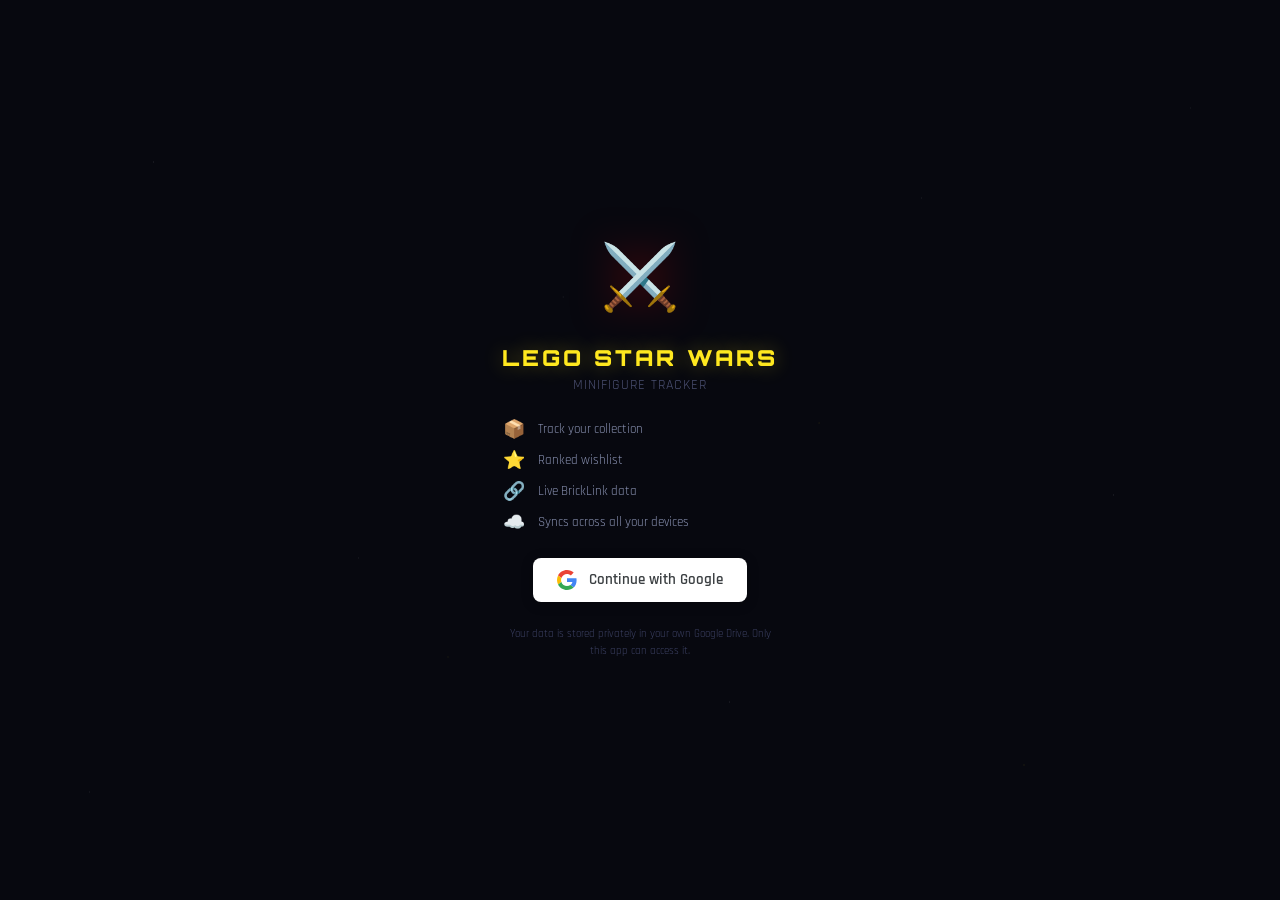
==== index.html @ 297fdaee "First pass of website made with my friend claude" ====
<!DOCTYPE html>
<html lang="en">
<head>
<meta charset="UTF-8">
<meta name="viewport" content="width=device-width, initial-scale=1.0, maximum-scale=1.0">
<title>LEGO Star Wars · Minifigure Tracker</title>
<link rel="preconnect" href="https://fonts.googleapis.com">
<link href="https://fonts.googleapis.com/css2?family=Orbitron:wght@400;700;900&family=Rajdhani:wght@400;500;600;700&display=swap" rel="stylesheet">
<style>
  :root {
    --bg:       #07080f;
    --surface:  #0d0f1c;
    --surface2: #12152a;
    --border:   #1e2240;
    --gold:     #ffe81f;
    --gold-dim: #ffe81f33;
    --red:      #ff3333;
    --green:    #39e075;
    --blue:     #3b8ef5;
    --text:     #d8daf0;
    --muted:    #4a4f70;
    --fhead:    'Orbitron', sans-serif;
    --fbody:    'Rajdhani', sans-serif;
  }
  *, *::before, *::after { box-sizing: border-box; margin: 0; padding: 0; }
  body { background: var(--bg); color: var(--text); font-family: var(--fbody); min-height: 100dvh; overflow-x: hidden; }

  body::before {
    content: ''; position: fixed; inset: 0; z-index: 0; pointer-events: none;
    background-image:
      radial-gradient(1px 1px at 12% 18%, #ffffff22, transparent),
      radial-gradient(1px 1px at 28% 62%, #ffffff18, transparent),
      radial-gradient(1px 1px at 44% 33%, #ffffff15, transparent),
      radial-gradient(1px 1px at 57% 78%, #ffffff20, transparent),
      radial-gradient(1px 1px at 72% 22%, #ffffff18, transparent),
      radial-gradient(1px 1px at 87% 55%, #ffffff22, transparent),
      radial-gradient(1px 1px at 93% 12%, #ffffff15, transparent),
      radial-gradient(1px 1px at  7% 88%, #ffffff18, transparent),
      radial-gradient(1.5px 1.5px at 64% 47%, #ffe81f12, transparent),
      radial-gradient(1.5px 1.5px at 35% 73%, #ffe81f10, transparent),
      radial-gradient(1.5px 1.5px at 80% 85%, #ffe81f15, transparent);
  }

  #app { position: relative; z-index: 1; max-width: 480px; margin: 0 auto; min-height: 100dvh; display: flex; flex-direction: column; }

  /* ── Auth screen ── */
  #auth-screen {
    flex: 1; display: flex; flex-direction: column;
    align-items: center; justify-content: center;
    padding: 32px 24px; text-align: center; gap: 24px;
  }
  .auth-logo { font-size: 64px; filter: drop-shadow(0 0 20px #ff000055); }
  .auth-title { font-family: var(--fhead); font-size: 22px; font-weight: 900; color: var(--gold); letter-spacing: 3px; text-shadow: 0 0 20px #ffe81f55; line-height: 1.2; }
  .auth-sub { font-size: 14px; color: var(--muted); letter-spacing: 1px; margin-top: 4px; }
  .auth-desc { font-size: 14px; color: #6a7090; line-height: 1.7; max-width: 320px; }
  .auth-features { display: flex; flex-direction: column; gap: 8px; width: 100%; max-width: 280px; }
  .auth-feature { display: flex; align-items: center; gap: 10px; font-size: 13px; color: #8890b0; }
  .auth-feature-icon { font-size: 18px; width: 28px; text-align: center; }

  #google-signin-btn {
    display: flex; align-items: center; gap: 12px;
    background: #fff; color: #3c4043;
    border: none; border-radius: 8px;
    padding: 12px 24px; font-size: 15px; font-weight: 600;
    cursor: pointer; transition: all .2s;
    box-shadow: 0 2px 12px #00000044;
    font-family: var(--fbody);
  }
  #google-signin-btn:hover { background: #f8f8f8; box-shadow: 0 4px 20px #00000066; transform: translateY(-1px); }
  #google-signin-btn:active { transform: scale(0.97); }
  .google-logo { width: 20px; height: 20px; }

  .auth-note { font-size: 11px; color: #3a3f60; max-width: 280px; line-height: 1.6; }

  /* ── Loading screen ── */
  #loading-screen {
    flex: 1; display: none; flex-direction: column;
    align-items: center; justify-content: center; gap: 16px;
  }
  .spinner {
    width: 40px; height: 40px; border: 3px solid var(--border);
    border-top-color: var(--gold); border-radius: 50%;
    animation: spin .8s linear infinite;
  }
  @keyframes spin { to { transform: rotate(360deg); } }
  .loading-text { font-family: var(--fhead); font-size: 11px; color: var(--muted); letter-spacing: 2px; }

  /* ── Main app ── */
  #main-app { display: none; flex-direction: column; flex: 1; }

  /* ── Header ── */
  header {
    background: linear-gradient(180deg, #0d0f1c 0%, #07080f 100%);
    border-bottom: 1px solid #ff000025;
    padding: 12px 14px 0;
    position: sticky; top: 0; z-index: 100;
    backdrop-filter: blur(12px);
  }
  .header-top { display: flex; align-items: center; gap: 8px; margin-bottom: 10px; }
  .logo-icon { width: 36px; height: 36px; border-radius: 50%; background: radial-gradient(circle at 35% 35%, #ff444455, #ff000022); border: 1px solid #ff000044; display: flex; align-items: center; justify-content: center; font-size: 18px; flex-shrink: 0; box-shadow: 0 0 14px #ff000033; }
  .logo-text { flex: 1; min-width: 0; }
  .logo-title { font-family: var(--fhead); font-size: 12px; font-weight: 900; color: var(--gold); letter-spacing: 2px; text-shadow: 0 0 10px #ffe81f55; }
  .logo-sub { font-size: 9px; color: var(--muted); letter-spacing: 1.5px; margin-top: 1px; }

  /* User avatar */
  .user-area { display: flex; align-items: center; gap: 6px; flex-shrink: 0; }
  .user-avatar { width: 30px; height: 30px; border-radius: 50%; border: 1.5px solid var(--border); object-fit: cover; }
  .user-avatar-fallback { width: 30px; height: 30px; border-radius: 50%; background: var(--surface2); border: 1.5px solid var(--border); display: flex; align-items: center; justify-content: center; font-size: 13px; }
  .sync-indicator { font-size: 10px; }
  .signout-btn { background: none; border: 1px solid var(--border); border-radius: 5px; color: var(--muted); padding: 3px 7px; font-size: 10px; cursor: pointer; font-family: var(--fbody); transition: all .2s; }
  .signout-btn:hover { border-color: var(--red); color: var(--red); }

  .stats { display: flex; gap: 10px; }
  .stat { display: flex; flex-direction: column; align-items: center; }
  .stat-val { font-family: var(--fhead); font-size: 12px; font-weight: 700; line-height: 1; }
  .stat-lbl { font-size: 8px; color: var(--muted); letter-spacing: 1px; margin-top: 1px; }

  /* ── Tabs ── */
  .tabs { display: flex; border-top: 1px solid var(--border); margin-top: 4px; }
  .tab { flex: 1; padding: 9px 4px 7px; background: none; border: none; cursor: pointer; color: var(--muted); font-family: var(--fbody); font-size: 10px; font-weight: 700; letter-spacing: 1px; border-bottom: 2px solid transparent; transition: all .2s; display: flex; align-items: center; justify-content: center; gap: 4px; }
  .tab.active { color: var(--gold); border-bottom-color: var(--gold); }
  .tab-count { background: #ffffff10; border-radius: 8px; padding: 1px 5px; font-size: 9px; }
  .tab.active .tab-count { background: var(--gold-dim); color: var(--gold); }

  /* ── Toolbar ── */
  .toolbar { display: flex; gap: 8px; padding: 10px 12px 4px; position: sticky; top: 116px; z-index: 90; background: var(--bg); }
  .search-wrap { flex: 1; position: relative; }
  .search-wrap input { width: 100%; padding: 8px 10px 8px 32px; background: var(--surface); border: 1px solid var(--border); border-radius: 8px; color: var(--text); font-family: var(--fbody); font-size: 13px; outline: none; transition: border-color .2s; }
  .search-wrap input:focus { border-color: #ffe81f33; }
  .search-wrap input::placeholder { color: var(--muted); }
  .search-icon { position: absolute; left: 9px; top: 50%; transform: translateY(-50%); font-size: 13px; color: var(--muted); pointer-events: none; }
  .filter-btn { padding: 7px 10px; background: var(--surface); border: 1px solid var(--border); border-radius: 8px; color: var(--muted); cursor: pointer; font-family: var(--fbody); font-size: 11px; font-weight: 600; white-space: nowrap; transition: all .2s; }
  .filter-btn.active { background: var(--surface2); border-color: #ffe81f44; color: var(--gold); }

  .section-label { font-size: 10px; letter-spacing: 1.5px; color: var(--muted); padding: 2px 14px 6px; text-transform: uppercase; }

  /* ── Figure grid ── */
  .figure-grid { display: grid; grid-template-columns: repeat(3, 1fr); gap: 8px; padding: 0 10px 16px; }
  .figure-card { background: var(--surface); border: 1px solid var(--border); border-radius: 10px; padding: 10px 6px 8px; display: flex; flex-direction: column; align-items: center; position: relative; overflow: hidden; transition: transform .15s; }
  .figure-card:active { transform: scale(0.96); }
  .figure-card::before { content: ''; position: absolute; top: 0; left: 0; right: 0; height: 2px; background: var(--cat-color, #555); }
  .fig-img-wrap { width: 68px; height: 68px; display: flex; align-items: center; justify-content: center; margin-bottom: 5px; }
  .fig-img { width: 68px; height: 68px; object-fit: contain; }
  .fig-fallback { width: 56px; height: 56px; border-radius: 50%; display: flex; align-items: center; justify-content: center; font-family: var(--fhead); font-size: 15px; font-weight: 900; border: 2px solid var(--cat-color, #555); background: color-mix(in srgb, var(--cat-color, #555) 15%, transparent); color: var(--cat-color, #888); }
  .fig-name { font-size: 10px; text-align: center; color: #aab; font-weight: 600; line-height: 1.3; min-height: 26px; display: -webkit-box; -webkit-line-clamp: 2; -webkit-box-orient: vertical; overflow: hidden; margin-bottom: 3px; }
  .fig-code-link { display: flex; align-items: center; gap: 3px; margin-bottom: 5px; text-decoration: none; }
  .fig-code { font-size: 9px; color: var(--muted); letter-spacing: 0.5px; font-family: var(--fhead); }
  .fig-actions { display: flex; gap: 4px; width: 100%; }
  .fig-btn { flex: 1; padding: 5px 2px; border-radius: 5px; border: 1px solid; cursor: pointer; font-weight: 700; font-size: 12px; font-family: var(--fbody); transition: opacity .15s; }
  .fig-btn-wish { background: #1a1a3a; border-color: #333; color: var(--gold); }
  .fig-btn-own  { background: #0a1a0a; border-color: #1a3a1a; color: var(--green); }
  .fig-btn-full { width: 100%; padding: 5px; border-radius: 5px; border: 1px solid #1a3a1a; background: #0a1a0a; color: var(--green); cursor: pointer; font-weight: 700; font-size: 10px; font-family: var(--fbody); letter-spacing: 0.5px; }

  /* ── Progress ── */
  .progress-wrap { padding: 0 14px 8px; }
  .progress-bg { height: 3px; background: var(--border); border-radius: 2px; }
  .progress-fill { height: 3px; background: var(--green); border-radius: 2px; transition: width .4s; }

  /* ── Wishlist ── */
  .wishlist-list { display: flex; flex-direction: column; gap: 6px; padding: 0 10px 16px; }
  .wish-row { display: flex; align-items: center; gap: 8px; background: var(--surface); border: 1px solid var(--border); border-left: 3px solid var(--cat-color, #555); border-radius: 8px; padding: 8px 8px 8px 10px; }
  .wish-rank { width: 24px; height: 24px; border-radius: 50%; display: flex; align-items: center; justify-content: center; font-family: var(--fhead); font-size: 10px; font-weight: 900; flex-shrink: 0; border: 1px solid; }
  .wish-img  { width: 42px; height: 42px; object-fit: contain; flex-shrink: 0; }
  .wish-fallback { width: 42px; height: 42px; border-radius: 50%; flex-shrink: 0; display: flex; align-items: center; justify-content: center; font-family: var(--fhead); font-size: 11px; font-weight: 900; border: 1.5px solid var(--cat-color, #555); background: color-mix(in srgb, var(--cat-color, #555) 15%, transparent); color: var(--cat-color, #888); }
  .wish-info { flex: 1; min-width: 0; }
  .wish-name { font-size: 12px; font-weight: 700; color: var(--text); white-space: nowrap; overflow: hidden; text-overflow: ellipsis; }
  .wish-meta { display: flex; gap: 4px; align-items: center; margin-top: 1px; flex-wrap: wrap; }
  .wish-code { font-size: 9px; color: var(--muted); font-family: var(--fhead); }
  .wish-cat  { font-size: 9px; color: #3a3f60; }
  .wish-bl   { font-size: 10px; color: var(--blue); text-decoration: none; margin-top: 2px; display: block; }
  .wish-controls { display: flex; align-items: center; gap: 3px; flex-shrink: 0; }
  .wc-btn { width: 28px; height: 28px; border-radius: 6px; border: 1px solid; display: flex; align-items: center; justify-content: center; cursor: pointer; font-size: 12px; font-weight: 700; transition: opacity .15s; background: none; }
  .wc-own    { border-color: #1a3a1a; background: #0a1a0a; color: var(--green); }
  .wc-remove { border-color: #3a1a1a; background: #1a0a0a; color: var(--red); }
  .wc-arrows { display: flex; flex-direction: column; gap: 2px; }
  .wc-arrow { width: 26px; height: 12px; border-radius: 3px; background: var(--surface2); border: 1px solid var(--border); display: flex; align-items: center; justify-content: center; cursor: pointer; font-size: 7px; color: #666; transition: all .15s; }
  .wc-arrow:hover:not([disabled]) { color: var(--text); }
  .wc-arrow[disabled] { opacity: 0.2; cursor: default; }

  /* ── Empty states ── */
  .empty { text-align: center; padding: 50px 20px; color: var(--muted); }
  .empty-icon { font-size: 36px; margin-bottom: 10px; }
  .empty-text { font-size: 13px; line-height: 1.7; }

  /* ── Category modal ── */
  .modal-backdrop { position: fixed; inset: 0; background: #00000088; z-index: 200; display: none; align-items: flex-end; }
  .modal-backdrop.open { display: flex; }
  .modal-sheet { width: 100%; max-width: 480px; margin: 0 auto; background: var(--surface); border-top-left-radius: 16px; border-top-right-radius: 16px; padding: 20px; max-height: 65dvh; overflow-y: auto; border-top: 1px solid var(--border); animation: slideUp .25s ease; }
  @keyframes slideUp { from { transform: translateY(100%); } to { transform: translateY(0); } }
  .modal-title { font-family: var(--fhead); font-size: 12px; color: var(--gold); letter-spacing: 2px; margin-bottom: 14px; }
  .cat-option { display: flex; align-items: center; gap: 10px; padding: 10px; border-radius: 6px; cursor: pointer; transition: background .15s; }
  .cat-option:hover, .cat-option.active { background: var(--surface2); }
  .cat-option.active .cat-label { color: var(--gold); font-weight: 700; }
  .cat-dot { width: 8px; height: 8px; border-radius: 50%; flex-shrink: 0; }
  .cat-label { font-size: 13px; color: var(--text); font-weight: 500; }

  /* ── Sync status bar ── */
  #sync-bar { display: none; align-items: center; justify-content: center; gap: 6px; padding: 5px; background: var(--surface2); border-bottom: 1px solid var(--border); font-size: 11px; color: var(--muted); }
  #sync-bar.visible { display: flex; }
  #sync-bar.saving { color: #ffe81f99; }
  #sync-bar.saved  { color: #39e07599; }
  #sync-bar.error  { color: #ff333399; }
  .sync-dot { width: 6px; height: 6px; border-radius: 50%; background: currentColor; }
  .sync-dot.pulse { animation: pulse 1s ease-in-out infinite; }
  @keyframes pulse { 0%,100% { opacity: 1; } 50% { opacity: 0.3; } }

  /* ── Toast ── */
  #toast { position: fixed; bottom: 24px; left: 50%; transform: translateX(-50%) translateY(80px); background: var(--surface2); border: 1px solid var(--border); padding: 8px 18px; border-radius: 20px; font-size: 13px; color: var(--text); transition: transform .3s; z-index: 300; pointer-events: none; white-space: nowrap; }
  #toast.show { transform: translateX(-50%) translateY(0); }
</style>
</head>
<body>
<div id="app">

  <!-- ── Auth screen ── -->
  <div id="auth-screen">
    <div class="auth-logo">⚔️</div>
    <div>
      <div class="auth-title">LEGO STAR WARS</div>
      <div class="auth-sub">MINIFIGURE TRACKER</div>
    </div>
    <div class="auth-features">
      <div class="auth-feature"><span class="auth-feature-icon">📦</span> Track your collection</div>
      <div class="auth-feature"><span class="auth-feature-icon">⭐</span> Ranked wishlist</div>
      <div class="auth-feature"><span class="auth-feature-icon">🔗</span> Live BrickLink data</div>
      <div class="auth-feature"><span class="auth-feature-icon">☁️</span> Syncs across all your devices</div>
    </div>
    <button id="google-signin-btn" onclick="handleSignIn()">
      <svg class="google-logo" viewBox="0 0 48 48">
        <path fill="#EA4335" d="M24 9.5c3.54 0 6.71 1.22 9.21 3.6l6.85-6.85C35.9 2.38 30.47 0 24 0 14.62 0 6.51 5.38 2.56 13.22l7.98 6.19C12.43 13.72 17.74 9.5 24 9.5z"/>
        <path fill="#4285F4" d="M46.98 24.55c0-1.57-.15-3.09-.38-4.55H24v9.02h12.94c-.58 2.96-2.26 5.48-4.78 7.18l7.73 6c4.51-4.18 7.09-10.36 7.09-17.65z"/>
        <path fill="#FBBC05" d="M10.53 28.59c-.48-1.45-.76-2.99-.76-4.59s.27-3.14.76-4.59l-7.98-6.19C.92 16.46 0 20.12 0 24c0 3.88.92 7.54 2.56 10.78l7.97-6.19z"/>
        <path fill="#34A853" d="M24 48c6.48 0 11.93-2.13 15.89-5.81l-7.73-6c-2.18 1.48-4.97 2.34-8.16 2.34-6.26 0-11.57-4.22-13.47-9.91l-7.98 6.19C6.51 42.62 14.62 48 24 48z"/>
        <path fill="none" d="M0 0h48v48H0z"/>
      </svg>
      Continue with Google
    </button>
    <div class="auth-note">Your data is stored privately in your own Google Drive. Only this app can access it.</div>
  </div>

  <!-- ── Loading screen ── -->
  <div id="loading-screen">
    <div class="spinner"></div>
    <div class="loading-text" id="loading-text">SIGNING IN…</div>
  </div>

  <!-- ── Main app ── -->
  <div id="main-app">
    <header>
      <div class="header-top">
        <div class="logo-icon">⚔️</div>
        <div class="logo-text">
          <div class="logo-title">LEGO STAR WARS</div>
          <div class="logo-sub">MINIFIGURE TRACKER</div>
        </div>
        <div class="stats">
          <div class="stat"><span class="stat-val" id="stat-owned" style="color:#39e075">0</span><span class="stat-lbl">OWNED</span></div>
          <div class="stat"><span class="stat-val" id="stat-wish"  style="color:#ffe81f">0</span><span class="stat-lbl">WISH</span></div>
        </div>
        <div class="user-area">
          <span id="sync-icon" class="sync-indicator" title="Sync status">☁️</span>
          <img id="user-avatar" class="user-avatar" src="" alt="" onerror="this.style.display='none';document.getElementById('user-avatar-fallback').style.display='flex'" style="display:none">
          <div id="user-avatar-fallback" class="user-avatar-fallback" style="display:none">👤</div>
          <button class="signout-btn" onclick="handleSignOut()">Sign out</button>
        </div>
      </div>
      <div class="tabs">
        <button class="tab active" data-tab="discover"   onclick="switchTab('discover')">🔍 DISCOVER <span class="tab-count" id="tc-discover">0</span></button>
        <button class="tab"        data-tab="collection" onclick="switchTab('collection')">📦 OWN <span class="tab-count" id="tc-collection">0</span></button>
        <button class="tab"        data-tab="wishlist"   onclick="switchTab('wishlist')">⭐ WISH <span class="tab-count" id="tc-wishlist">0</span></button>
      </div>
    </header>

    <!-- Sync status bar -->
    <div id="sync-bar"><div class="sync-dot pulse"></div><span id="sync-msg">Syncing…</span></div>

    <div id="main-content" style="flex:1; overflow-y:auto;">
      <div class="toolbar" id="toolbar">
        <div class="search-wrap">
          <span class="search-icon">🔍</span>
          <input type="text" id="search-input" placeholder="Search name or code…" oninput="renderCurrent()">
        </div>
        <button class="filter-btn" id="filter-btn" onclick="openFilter()">☰ Era</button>
      </div>
      <div id="section-label" class="section-label"></div>
      <div id="content"></div>
    </div>
  </div>
</div>

<!-- Category filter modal -->
<div class="modal-backdrop" id="modal" onclick="if(event.target===this)closeFilter()">
  <div class="modal-sheet">
    <div class="modal-title">FILTER BY ERA</div>
    <div id="cat-list"></div>
  </div>
</div>

<div id="toast"></div>

<!-- Google APIs -->
<script src="https://apis.google.com/js/api.js"></script>
<script src="https://accounts.google.com/gsi/client"></script>

<script>
// ══════════════════════════════════════════════════════════════════════════════
// !! REPLACE THIS WITH YOUR OWN CLIENT ID FROM GOOGLE CLOUD CONSOLE !!
// See SETUP.md included with this file for instructions.
// ══════════════════════════════════════════════════════════════════════════════
const CLIENT_ID = 'YOUR_GOOGLE_CLIENT_ID.apps.googleusercontent.com';
const API_KEY   = 'YOUR_GOOGLE_API_KEY'; // optional but helps with quota
const SCOPES    = 'https://www.googleapis.com/auth/drive.appdata';
const FILE_NAME = 'sw-lego-tracker-data.json';
const DISCOVERY = 'https://www.googleapis.com/discovery/v1/apis/drive/v3/rest';

// ─── Data ─────────────────────────────────────────────────────────────────────
const CAT_COLORS = {
  "Original Trilogy":  "#f59e0b",
  "Prequel Trilogy":   "#3b82f6",
  "Clone Wars":        "#ef4444",
  "Sequel Trilogy":    "#8b5cf6",
  "The Mandalorian":   "#10b981",
  "Rebels":            "#f97316",
  "Rogue One":         "#6b7280",
  "Solo":              "#d97706",
  "Obi-Wan Kenobi":    "#06b6d4",
  "Andor":             "#64748b",
  "Book of Boba Fett": "#dc2626",
  "Ahsoka":            "#7c3aed",
};
const CATEGORIES = ["All", ...Object.keys(CAT_COLORS)];
const FIGURES = [
  {code:"sw0014",name:"Stormtrooper",cat:"Original Trilogy"},
  {code:"sw0015",name:"Luke Skywalker (Tatooine)",cat:"Original Trilogy"},
  {code:"sw0016",name:"Han Solo",cat:"Original Trilogy"},
  {code:"sw0017",name:"Princess Leia",cat:"Original Trilogy"},
  {code:"sw0018",name:"Darth Vader",cat:"Original Trilogy"},
  {code:"sw0019",name:"Obi-Wan Kenobi (Old)",cat:"Original Trilogy"},
  {code:"sw0020",name:"C-3PO",cat:"Original Trilogy"},
  {code:"sw0021",name:"R2-D2",cat:"Original Trilogy"},
  {code:"sw0022",name:"Chewbacca",cat:"Original Trilogy"},
  {code:"sw0023",name:"Lando Calrissian",cat:"Original Trilogy"},
  {code:"sw0024",name:"TIE Fighter Pilot",cat:"Original Trilogy"},
  {code:"sw0025",name:"Imperial Officer",cat:"Original Trilogy"},
  {code:"sw0026",name:"AT-AT Driver",cat:"Original Trilogy"},
  {code:"sw0027",name:"Snowtrooper",cat:"Original Trilogy"},
  {code:"sw0028",name:"Rebel Trooper",cat:"Original Trilogy"},
  {code:"sw0029",name:"Luke Skywalker (Hoth)",cat:"Original Trilogy"},
  {code:"sw0030",name:"Han Solo (Hoth)",cat:"Original Trilogy"},
  {code:"sw0031",name:"Scout Trooper",cat:"Original Trilogy"},
  {code:"sw0032",name:"Luke Skywalker (Jedi)",cat:"Original Trilogy"},
  {code:"sw0033",name:"Emperor Palpatine",cat:"Original Trilogy"},
  {code:"sw0034",name:"Imperial Royal Guard",cat:"Original Trilogy"},
  {code:"sw0035",name:"Admiral Ackbar",cat:"Original Trilogy"},
  {code:"sw0036",name:"Nien Nunb",cat:"Original Trilogy"},
  {code:"sw0037",name:"Wicket the Ewok",cat:"Original Trilogy"},
  {code:"sw0038",name:"Gamorrean Guard",cat:"Original Trilogy"},
  {code:"sw0039",name:"Greedo",cat:"Original Trilogy"},
  {code:"sw0040",name:"Jawas",cat:"Original Trilogy"},
  {code:"sw0041",name:"Tusken Raider",cat:"Original Trilogy"},
  {code:"sw0042",name:"Han Solo (Endor)",cat:"Original Trilogy"},
  {code:"sw0043",name:"Princess Leia (Endor)",cat:"Original Trilogy"},
  {code:"sw0044",name:"Princess Leia (Boushh)",cat:"Original Trilogy"},
  {code:"sw0045",name:"Darth Vader (Unmasked)",cat:"Original Trilogy"},
  {code:"sw0046",name:"Death Star Trooper",cat:"Original Trilogy"},
  {code:"sw0047",name:"Grand Moff Tarkin",cat:"Original Trilogy"},
  {code:"sw0048",name:"Wedge Antilles",cat:"Original Trilogy"},
  {code:"sw0002",name:"Boba Fett",cat:"Original Trilogy"},
  {code:"sw0092",name:"Luke Skywalker (X-Wing Pilot)",cat:"Original Trilogy"},
  {code:"sw0093",name:"Biggs Darklighter",cat:"Original Trilogy"},
  {code:"sw0094",name:"Hammerhead",cat:"Original Trilogy"},
  {code:"sw0095",name:"Lobot",cat:"Original Trilogy"},
  {code:"sw0096",name:"Ugnaught",cat:"Original Trilogy"},
  {code:"sw0190",name:"Han Solo (Carbonite)",cat:"Original Trilogy"},
  {code:"sw0350",name:"Luke Skywalker (Bacta Tank)",cat:"Original Trilogy"},
  {code:"sw0536",name:"Imperial Shuttle Pilot",cat:"Original Trilogy"},
  {code:"sw0537",name:"AT-ST Driver",cat:"Original Trilogy"},
  {code:"sw0001",name:"Battle Droid",cat:"Prequel Trilogy"},
  {code:"sw0003",name:"Darth Maul",cat:"Prequel Trilogy"},
  {code:"sw0004",name:"Obi-Wan Kenobi (Padawan)",cat:"Prequel Trilogy"},
  {code:"sw0005",name:"Qui-Gon Jinn",cat:"Prequel Trilogy"},
  {code:"sw0006",name:"Jar Jar Binks",cat:"Prequel Trilogy"},
  {code:"sw0007",name:"Anakin Skywalker (Young)",cat:"Prequel Trilogy"},
  {code:"sw0008",name:"Padmé Amidala (Battle)",cat:"Prequel Trilogy"},
  {code:"sw0009",name:"Watto",cat:"Prequel Trilogy"},
  {code:"sw0010",name:"Chancellor Valorum",cat:"Prequel Trilogy"},
  {code:"sw0012",name:"Nute Gunray",cat:"Prequel Trilogy"},
  {code:"sw0013",name:"Darth Sidious",cat:"Prequel Trilogy"},
  {code:"sw0049",name:"Mace Windu",cat:"Prequel Trilogy"},
  {code:"sw0050",name:"Yoda",cat:"Prequel Trilogy"},
  {code:"sw0051",name:"Jango Fett",cat:"Prequel Trilogy"},
  {code:"sw0052",name:"Boba Fett (Young)",cat:"Prequel Trilogy"},
  {code:"sw0053",name:"Zam Wesell",cat:"Prequel Trilogy"},
  {code:"sw0054",name:"Clone Trooper",cat:"Prequel Trilogy"},
  {code:"sw0055",name:"Count Dooku",cat:"Prequel Trilogy"},
  {code:"sw0056",name:"Obi-Wan Kenobi (Ep II)",cat:"Prequel Trilogy"},
  {code:"sw0057",name:"Anakin Skywalker (Ep II)",cat:"Prequel Trilogy"},
  {code:"sw0058",name:"Padmé Amidala (Arena)",cat:"Prequel Trilogy"},
  {code:"sw0077",name:"Super Battle Droid",cat:"Prequel Trilogy"},
  {code:"sw0078",name:"Dexter Jettster",cat:"Prequel Trilogy"},
  {code:"sw0082",name:"General Grievous",cat:"Prequel Trilogy"},
  {code:"sw0083",name:"Anakin Skywalker (Ep III)",cat:"Prequel Trilogy"},
  {code:"sw0084",name:"Obi-Wan Kenobi (Ep III)",cat:"Prequel Trilogy"},
  {code:"sw0085",name:"Commander Cody",cat:"Prequel Trilogy"},
  {code:"sw0086",name:"Clone Pilot",cat:"Prequel Trilogy"},
  {code:"sw0098",name:"Boss Nass",cat:"Prequel Trilogy"},
  {code:"sw0099",name:"Captain Tarpals",cat:"Prequel Trilogy"},
  {code:"sw0253",name:"Sebulba",cat:"Prequel Trilogy"},
  {code:"sw0316",name:"Ki-Adi-Mundi",cat:"Prequel Trilogy"},
  {code:"sw0317",name:"Plo Koon",cat:"Prequel Trilogy"},
  {code:"sw0318",name:"Kit Fisto",cat:"Prequel Trilogy"},
  {code:"sw0319",name:"Aayla Secura",cat:"Prequel Trilogy"},
  {code:"sw0457",name:"Shaak Ti",cat:"Prequel Trilogy"},
  {code:"sw0328",name:"MagnaGuard",cat:"Prequel Trilogy"},
  {code:"sw0329",name:"Destroyer Droid",cat:"Prequel Trilogy"},
  {code:"sw0116",name:"Captain Rex",cat:"Clone Wars"},
  {code:"sw0117",name:"Ahsoka Tano",cat:"Clone Wars"},
  {code:"sw0118",name:"Cad Bane",cat:"Clone Wars"},
  {code:"sw0119",name:"Asajj Ventress",cat:"Clone Wars"},
  {code:"sw0120",name:"Savage Opress",cat:"Clone Wars"},
  {code:"sw0121",name:"Hondo Ohnaka",cat:"Clone Wars"},
  {code:"sw0122",name:"Pre Vizsla",cat:"Clone Wars"},
  {code:"sw0123",name:"Bo-Katan Kryze (TCW)",cat:"Clone Wars"},
  {code:"sw0207",name:"Commander Wolffe",cat:"Clone Wars"},
  {code:"sw0208",name:"Aurra Sing",cat:"Clone Wars"},
  {code:"sw0235",name:"ARC Trooper",cat:"Clone Wars"},
  {code:"sw0236",name:"Clone Trooper Commander",cat:"Clone Wars"},
  {code:"sw0291",name:"Commander Fox",cat:"Clone Wars"},
  {code:"sw0411",name:"Darth Maul (Robotic Legs)",cat:"Clone Wars"},
  {code:"sw0496",name:"Ahsoka Tano (White Sabers)",cat:"Clone Wars"},
  {code:"sw0663",name:"Rey",cat:"Sequel Trilogy"},
  {code:"sw0664",name:"Finn",cat:"Sequel Trilogy"},
  {code:"sw0665",name:"Poe Dameron",cat:"Sequel Trilogy"},
  {code:"sw0666",name:"Kylo Ren",cat:"Sequel Trilogy"},
  {code:"sw0667",name:"BB-8",cat:"Sequel Trilogy"},
  {code:"sw0668",name:"Captain Phasma",cat:"Sequel Trilogy"},
  {code:"sw0669",name:"General Hux",cat:"Sequel Trilogy"},
  {code:"sw0679",name:"First Order Stormtrooper",cat:"Sequel Trilogy"},
  {code:"sw0680",name:"Maz Kanata",cat:"Sequel Trilogy"},
  {code:"sw0712",name:"Supreme Leader Snoke",cat:"Sequel Trilogy"},
  {code:"sw0756",name:"Rose Tico",cat:"Sequel Trilogy"},
  {code:"sw0757",name:"Vice Admiral Holdo",cat:"Sequel Trilogy"},
  {code:"sw0888",name:"Zorii Bliss",cat:"Sequel Trilogy"},
  {code:"sw0889",name:"Jannah",cat:"Sequel Trilogy"},
  {code:"sw0890",name:"D-O",cat:"Sequel Trilogy"},
  {code:"sw0891",name:"First Order TIE Pilot",cat:"Sequel Trilogy"},
  {code:"sw0893",name:"Sith Trooper",cat:"Sequel Trilogy"},
  {code:"sw1038",name:"The Mandalorian (Din Djarin)",cat:"The Mandalorian"},
  {code:"sw1039",name:"Grogu (The Child)",cat:"The Mandalorian"},
  {code:"sw1040",name:"Cara Dune",cat:"The Mandalorian"},
  {code:"sw1041",name:"Greef Karga",cat:"The Mandalorian"},
  {code:"sw1042",name:"Moff Gideon",cat:"The Mandalorian"},
  {code:"sw1043",name:"The Armorer",cat:"The Mandalorian"},
  {code:"sw1044",name:"Paz Vizsla",cat:"The Mandalorian"},
  {code:"sw1045",name:"Dark Trooper",cat:"The Mandalorian"},
  {code:"sw1063",name:"Bo-Katan Kryze",cat:"The Mandalorian"},
  {code:"sw1064",name:"Fennec Shand",cat:"The Mandalorian"},
  {code:"sw1065",name:"Boba Fett (Re-Armored)",cat:"The Mandalorian"},
  {code:"sw1066",name:"Koska Reeves",cat:"The Mandalorian"},
  {code:"sw0591",name:"Kanan Jarrus",cat:"Rebels"},
  {code:"sw0592",name:"Hera Syndulla",cat:"Rebels"},
  {code:"sw0593",name:"Sabine Wren",cat:"Rebels"},
  {code:"sw0595",name:"The Inquisitor",cat:"Rebels"},
  {code:"sw0596",name:"Agent Kallus",cat:"Rebels"},
  {code:"sw0672",name:"Grand Admiral Thrawn",cat:"Rebels"},
  {code:"sw0673",name:"Imperial Super Commando",cat:"Rebels"},
  {code:"sw0746",name:"Jyn Erso",cat:"Rogue One"},
  {code:"sw0747",name:"Cassian Andor",cat:"Rogue One"},
  {code:"sw0748",name:"K-2SO",cat:"Rogue One"},
  {code:"sw0749",name:"Chirrut Îmwe",cat:"Rogue One"},
  {code:"sw0750",name:"Baze Malbus",cat:"Rogue One"},
  {code:"sw0751",name:"Director Krennic",cat:"Rogue One"},
  {code:"sw0752",name:"Bodhi Rook",cat:"Rogue One"},
  {code:"sw0753",name:"Saw Gerrera",cat:"Rogue One"},
  {code:"sw0754",name:"Death Trooper",cat:"Rogue One"},
  {code:"sw0755",name:"Shoretrooper",cat:"Rogue One"},
  {code:"sw0847",name:"Han Solo (Young)",cat:"Solo"},
  {code:"sw0848",name:"Qi'ra",cat:"Solo"},
  {code:"sw0849",name:"Tobias Beckett",cat:"Solo"},
  {code:"sw0850",name:"Val",cat:"Solo"},
  {code:"sw0851",name:"Rio Durant",cat:"Solo"},
  {code:"sw0852",name:"L3-37",cat:"Solo"},
  {code:"sw0853",name:"Enfys Nest",cat:"Solo"},
  {code:"sw0854",name:"Dryden Vos",cat:"Solo"},
  {code:"sw0855",name:"Lando Calrissian (Young)",cat:"Solo"},
  {code:"sw1185",name:"Reva (Third Sister)",cat:"Obi-Wan Kenobi"},
  {code:"sw1186",name:"Fifth Brother",cat:"Obi-Wan Kenobi"},
  {code:"sw1187",name:"Tala Durith",cat:"Obi-Wan Kenobi"},
  {code:"sw1188",name:"Young Princess Leia",cat:"Obi-Wan Kenobi"},
  {code:"sw1200",name:"Cassian Andor (Series)",cat:"Andor"},
  {code:"sw1201",name:"Dedra Meero",cat:"Andor"},
  {code:"sw1202",name:"Luthen Rael",cat:"Andor"},
  {code:"sw1203",name:"Syril Karn",cat:"Andor"},
  {code:"sw1160",name:"Boba Fett (BoF)",cat:"Book of Boba Fett"},
  {code:"sw1161",name:"Fennec Shand (BoF)",cat:"Book of Boba Fett"},
  {code:"sw1162",name:"Black Krrsantan",cat:"Book of Boba Fett"},
  {code:"sw1163",name:"Cad Bane (BoF)",cat:"Book of Boba Fett"},
  {code:"sw1220",name:"Ahsoka Tano (Series)",cat:"Ahsoka"},
  {code:"sw1221",name:"Sabine Wren (Series)",cat:"Ahsoka"},
  {code:"sw1222",name:"Hera Syndulla (Series)",cat:"Ahsoka"},
  {code:"sw1223",name:"Morgan Elsbeth",cat:"Ahsoka"},
  {code:"sw1224",name:"Baylan Skoll",cat:"Ahsoka"},
  {code:"sw1225",name:"Shin Hati",cat:"Ahsoka"},
  {code:"sw1226",name:"Huyang",cat:"Ahsoka"},
  {code:"sw1227",name:"Grand Admiral Thrawn (Series)",cat:"Ahsoka"},
];

const imgUrl  = c => `https://img.bricklink.com/ItemImage/MN/0/${c}.png`;
const pageUrl = c => `https://www.bricklink.com/v2/catalog/catalogitem.page?M=${c}`;
const initials = n => n.split(' ').slice(0,2).map(w=>w[0]).join('').toUpperCase();
const RANK_COLORS = ['#ffd700','#c0c0c0','#cd7f32'];

// ─── State ─────────────────────────────────────────────────────────────────────
let collection = new Set();
let wishlist   = [];
let activeTab  = 'discover';
let filterCat  = 'All';
let driveFileId = null;
let accessToken = null;
let saveTimer   = null;
let gapiReady   = false;
let gisReady    = false;
let tokenClient = null;

// ─── Google API init ───────────────────────────────────────────────────────────
function gapiLoaded() {
  gapi.load('client', async () => {
    await gapi.client.init({ apiKey: API_KEY, discoveryDocs: [DISCOVERY] });
    gapiReady = true;
    maybeAutoSignIn();
  });
}

function gisLoaded() {
  tokenClient = google.accounts.oauth2.initTokenClient({
    client_id: CLIENT_ID,
    scope: SCOPES,
    callback: async (resp) => {
      if (resp.error) { showAuth(); return; }
      accessToken = resp.access_token;
      gapi.client.setToken({ access_token: accessToken });
      await loadFromDrive();
      showApp();
    },
  });
  gisReady = true;
  maybeAutoSignIn();
}

function maybeAutoSignIn() {
  if (!gapiReady || !gisReady) return;
  // Try silent sign-in first
  tokenClient.requestAccessToken({ prompt: '' });
}

function handleSignIn() {
  if (!gapiReady || !gisReady) {
    // APIs not loaded yet — wait a moment and retry
    showLoading('LOADING…');
    setTimeout(handleSignIn, 500);
    return;
  }
  showLoading('SIGNING IN…');
  tokenClient.requestAccessToken({ prompt: 'consent' });
}

function handleSignOut() {
  if (accessToken) google.accounts.oauth2.revoke(accessToken, () => {});
  accessToken = null; driveFileId = null;
  collection = new Set(); wishlist = [];
  showAuth();
}

// ─── UI state ─────────────────────────────────────────────────────────────────
function showAuth()    { document.getElementById('auth-screen').style.display='flex'; document.getElementById('loading-screen').style.display='none'; document.getElementById('main-app').style.display='none'; }
function showLoading(t){ document.getElementById('loading-text').textContent=t; document.getElementById('loading-screen').style.display='flex'; document.getElementById('auth-screen').style.display='none'; document.getElementById('main-app').style.display='none'; }
function showApp()     { document.getElementById('main-app').style.display='flex'; document.getElementById('loading-screen').style.display='none'; document.getElementById('auth-screen').style.display='none'; updateStats(); renderTab('discover'); }

// ─── Drive: load ──────────────────────────────────────────────────────────────
async function loadFromDrive() {
  showLoading('LOADING YOUR DATA…');
  try {
    const list = await gapi.client.drive.files.list({
      spaces: 'appDataFolder',
      fields: 'files(id,name)',
      q: `name='${FILE_NAME}'`,
    });
    const files = list.result.files;
    if (files && files.length > 0) {
      driveFileId = files[0].id;
      const res = await gapi.client.drive.files.get({ fileId: driveFileId, alt: 'media' });
      const data = typeof res.result === 'string' ? JSON.parse(res.result) : res.result;
      collection = new Set(data.collection || []);
      wishlist   = data.wishlist || [];
    }
  } catch(e) {
    console.warn('Drive load error:', e);
  }
}

// ─── Drive: save (debounced) ──────────────────────────────────────────────────
function scheduleSave() {
  setSyncStatus('saving');
  clearTimeout(saveTimer);
  saveTimer = setTimeout(saveToDrive, 1500);
}

async function saveToDrive() {
  const body = JSON.stringify({ collection: [...collection], wishlist });
  try {
    if (driveFileId) {
      await fetch(`https://www.googleapis.com/upload/drive/v3/files/${driveFileId}?uploadType=media`, {
        method: 'PATCH',
        headers: { Authorization: `Bearer ${accessToken}`, 'Content-Type': 'application/json' },
        body,
      });
    } else {
      const meta = await gapi.client.drive.files.create({ resource: { name: FILE_NAME, parents: ['appDataFolder'] }, fields: 'id' });
      driveFileId = meta.result.id;
      await fetch(`https://www.googleapis.com/upload/drive/v3/files/${driveFileId}?uploadType=media`, {
        method: 'PATCH',
        headers: { Authorization: `Bearer ${accessToken}`, 'Content-Type': 'application/json' },
        body,
      });
    }
    setSyncStatus('saved');
    setTimeout(() => setSyncStatus('idle'), 2500);
  } catch(e) {
    console.warn('Drive save error:', e);
    setSyncStatus('error');
  }
}

function setSyncStatus(s) {
  const bar = document.getElementById('sync-bar');
  const msg = document.getElementById('sync-msg');
  const icon = document.getElementById('sync-icon');
  bar.className = '';
  if (s === 'saving') { bar.classList.add('visible','saving'); msg.textContent='Syncing to Google Drive…'; document.querySelector('#sync-bar .sync-dot').classList.add('pulse'); icon.textContent='🔄'; }
  else if (s === 'saved') { bar.classList.add('visible','saved');  msg.textContent='Saved to Google Drive ✓'; document.querySelector('#sync-bar .sync-dot').classList.remove('pulse'); icon.textContent='☁️'; }
  else if (s === 'error') { bar.classList.add('visible','error');  msg.textContent='Sync failed — check connection'; icon.textContent='⚠️'; }
  else { bar.classList.remove('visible'); icon.textContent='☁️'; }
}

// ─── Actions ──────────────────────────────────────────────────────────────────
function addToCollection(code) { collection.add(code); wishlist=wishlist.filter(c=>c!==code); scheduleSave(); renderCurrent(); updateStats(); toast('✓ Added to collection'); }
function removeFromCollection(code) { collection.delete(code); scheduleSave(); renderCurrent(); updateStats(); }
function addToWishlist(code) { if(!wishlist.includes(code)&&!collection.has(code)){wishlist.push(code);scheduleSave();renderCurrent();updateStats();toast('⭐ Added to wishlist');} }
function removeFromWishlist(code) { wishlist=wishlist.filter(c=>c!==code); scheduleSave(); renderCurrent(); updateStats(); }
function moveWish(code,dir) { const i=wishlist.indexOf(code); if(i<0)return; const j=i+dir; if(j<0||j>=wishlist.length)return; [wishlist[i],wishlist[j]]=[wishlist[j],wishlist[i]]; scheduleSave(); renderTab('wishlist'); }
function markOwned(code) { collection.add(code); wishlist=wishlist.filter(c=>c!==code); scheduleSave(); renderCurrent(); updateStats(); toast('✓ Marked as owned!'); }

// ─── Stats ────────────────────────────────────────────────────────────────────
function updateStats() {
  const left = Math.max(0, FIGURES.length - collection.size - wishlist.length);
  document.getElementById('stat-owned').textContent    = collection.size;
  document.getElementById('stat-wish').textContent     = wishlist.length;
  document.getElementById('tc-discover').textContent   = left;
  document.getElementById('tc-collection').textContent = collection.size;
  document.getElementById('tc-wishlist').textContent   = wishlist.length;
}

// ─── Tabs ─────────────────────────────────────────────────────────────────────
function switchTab(tab) {
  activeTab = tab;
  document.querySelectorAll('.tab').forEach(t=>t.classList.toggle('active',t.dataset.tab===tab));
  document.getElementById('toolbar').style.display = tab==='wishlist'?'none':'flex';
  renderTab(tab);
}
function renderCurrent() { renderTab(activeTab); }

// ─── Render ───────────────────────────────────────────────────────────────────
function renderTab(tab) {
  const q   = (document.getElementById('search-input')?.value||'').toLowerCase();
  const el  = document.getElementById('content');
  const lbl = document.getElementById('section-label');

  if (tab==='discover') {
    const figs = FIGURES.filter(f=>!collection.has(f.code)&&!wishlist.includes(f.code)&&(f.name.toLowerCase().includes(q)||f.code.includes(q))&&(filterCat==='All'||f.cat===filterCat));
    lbl.textContent = `${figs.length} figures to discover`;
    el.innerHTML = figs.length ? `<div class="figure-grid">${figs.map(f=>figCard(f,'browse')).join('')}</div>`
      : `<div class="empty"><div class="empty-icon">🌌</div><div class="empty-text">${q||filterCat!=='All'?'No figures match.':'All figures accounted for!'}</div></div>`;
  }
  else if (tab==='collection') {
    const figs = FIGURES.filter(f=>collection.has(f.code)&&(f.name.toLowerCase().includes(q)||f.code.includes(q))&&(filterCat==='All'||f.cat===filterCat));
    const pct  = FIGURES.length?((collection.size/FIGURES.length)*100).toFixed(1):0;
    lbl.textContent = `${collection.size} / ${FIGURES.length} owned · ${pct}% complete`;
    el.innerHTML = `<div class="progress-wrap"><div class="progress-bg"><div class="progress-fill" style="width:${pct}%"></div></div></div>`
      + (figs.length ? `<div class="figure-grid">${figs.map(f=>figCard(f,'collection')).join('')}</div>`
      : `<div class="empty"><div class="empty-icon">📦</div><div class="empty-text">${q?'No figures match.':'Add figures from Discover!'}</div></div>`);
  }
  else if (tab==='wishlist') {
    const figs = wishlist.map(c=>FIGURES.find(f=>f.code===c)).filter(Boolean);
    lbl.textContent = `${figs.length} figures · ranked by priority`;
    el.innerHTML = figs.length ? `<div class="wishlist-list">${figs.map((f,i)=>wishRow(f,i,figs.length)).join('')}</div>`
      : `<div class="empty"><div class="empty-icon">⭐</div><div class="empty-text">Your wishlist is empty.\nTap ⭐ on figures in Discover!</div></div>`;
  }
}

function figCard(f, mode) {
  const color = CAT_COLORS[f.cat]||'#888';
  const img   = `<img class="fig-img" src="${imgUrl(f.code)}" alt="${f.name}" loading="lazy" onerror="this.style.display='none';this.nextElementSibling.style.display='flex'"><div class="fig-fallback" style="display:none;--cat-color:${color}">${initials(f.name)}</div>`;
  const acts  = mode==='browse'
    ? `<div class="fig-actions"><button class="fig-btn fig-btn-wish" onclick="addToWishlist('${f.code}')">⭐</button><button class="fig-btn fig-btn-own" onclick="addToCollection('${f.code}')">✓</button></div>`
    : `<button class="fig-btn-full" onclick="removeFromCollection('${f.code}')">✓ OWNED</button>`;
  return `<div class="figure-card" style="--cat-color:${color}"><div class="fig-img-wrap">${img}</div><div class="fig-name">${f.name}</div><a class="fig-code-link" href="${pageUrl(f.code)}" target="_blank" rel="noopener"><span class="fig-code">${f.code.toUpperCase()}</span> <span style="font-size:10px">🔗</span></a>${acts}</div>`;
}

function wishRow(f,idx,total) {
  const color=CAT_COLORS[f.cat]||'#888', rank=idx+1, rc=rank<=3?RANK_COLORS[rank-1]:'#4a4f70';
  const img=`<img class="wish-img" src="${imgUrl(f.code)}" alt="${f.name}" loading="lazy" onerror="this.style.display='none';this.nextElementSibling.style.display='flex'"><div class="wish-fallback" style="display:none;--cat-color:${color}">${initials(f.name)}</div>`;
  return `<div class="wish-row" style="--cat-color:${color}"><div class="wish-rank" style="border-color:${rc};background:${rc}22;color:${rc}">${rank}</div>${img}<div class="wish-info"><div class="wish-name">${f.name}</div><div class="wish-meta"><span class="wish-code">${f.code.toUpperCase()}</span><span class="wish-cat"> · ${f.cat}</span></div><a class="wish-bl" href="${pageUrl(f.code)}" target="_blank" rel="noopener">View on BrickLink →</a></div><div class="wish-controls"><button class="wc-btn wc-own" onclick="markOwned('${f.code}')">✓</button><div class="wc-arrows"><button class="wc-arrow" onclick="moveWish('${f.code}',-1)" ${idx===0?'disabled':''}>▲</button><button class="wc-arrow" onclick="moveWish('${f.code}',1)" ${idx===total-1?'disabled':''}>▼</button></div><button class="wc-btn wc-remove" onclick="removeFromWishlist('${f.code}')">✕</button></div></div>`;
}

// ─── Category filter ──────────────────────────────────────────────────────────
function openFilter() {
  document.getElementById('cat-list').innerHTML = CATEGORIES.map(cat=>
    `<div class="cat-option ${filterCat===cat?'active':''}" onclick="selectCat('${cat}')">
      ${cat!=='All'?`<div class="cat-dot" style="background:${CAT_COLORS[cat]}"></div>`:'<div style="width:8px"></div>'}
      <span class="cat-label">${cat}</span></div>`).join('');
  document.getElementById('modal').classList.add('open');
}
function closeFilter() { document.getElementById('modal').classList.remove('open'); }
function selectCat(cat) {
  filterCat=cat;
  const btn=document.getElementById('filter-btn');
  btn.textContent=cat==='All'?'☰ Era':cat.split(' ').slice(0,2).join(' ');
  btn.classList.toggle('active',cat!=='All');
  closeFilter(); renderCurrent();
}

// ─── Toast ────────────────────────────────────────────────────────────────────
let toastTimer;
function toast(msg) {
  const el=document.getElementById('toast'); el.textContent=msg; el.classList.add('show');
  clearTimeout(toastTimer); toastTimer=setTimeout(()=>el.classList.remove('show'),1800);
}

// ─── Bootstrap Google APIs ────────────────────────────────────────────────────
window.gapiLoaded = gapiLoaded;
window.gisLoaded  = gisLoaded;

// Load scripts dynamically so callbacks fire correctly
(function(){
  const s1=document.createElement('script'); s1.src='https://apis.google.com/js/api.js'; s1.onload=()=>gapi.load('client',async()=>{await gapi.client.init({apiKey:API_KEY,discoveryDocs:[DISCOVERY]});gapiReady=true;maybeAutoSignIn();}); document.head.appendChild(s1);
  const s2=document.createElement('script'); s2.src='https://accounts.google.com/gsi/client'; s2.onload=()=>{tokenClient=google.accounts.oauth2.initTokenClient({client_id:CLIENT_ID,scope:SCOPES,callback:async(resp)=>{if(resp.error){showAuth();return;}accessToken=resp.access_token;gapi.client.setToken({access_token:accessToken});await loadFromDrive();showApp();}});gisReady=true;maybeAutoSignIn();}; document.head.appendChild(s2);
})();
</script>
</body>
</html>
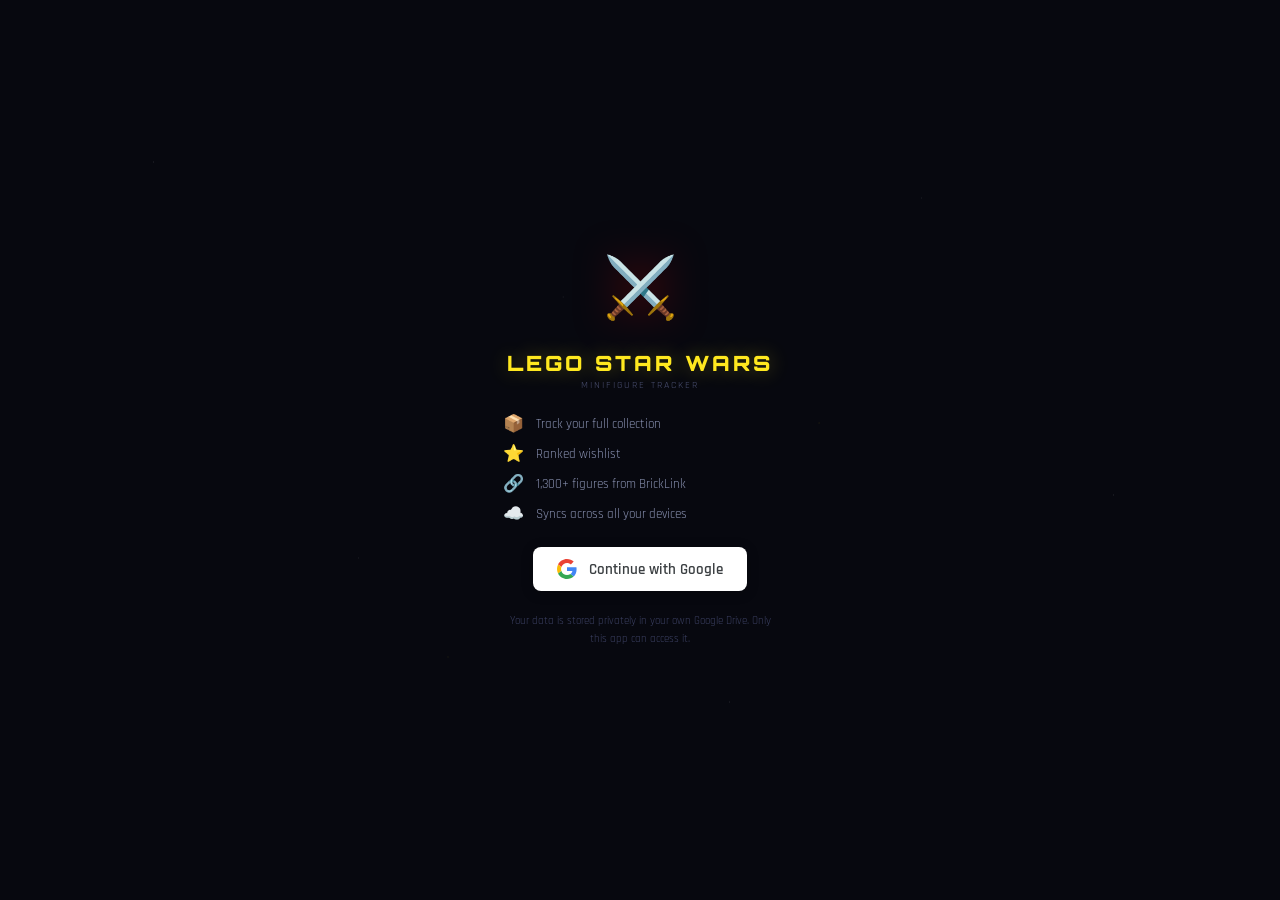
==== commit 6646e559: "updating to work with rebrickable" ====
--- a/index.html
+++ b/index.html
@@ -4,215 +4,178 @@
 <meta charset="UTF-8">
 <meta name="viewport" content="width=device-width, initial-scale=1.0, maximum-scale=1.0">
 <title>LEGO Star Wars · Minifigure Tracker</title>
-<link rel="preconnect" href="https://fonts.googleapis.com">
 <link href="https://fonts.googleapis.com/css2?family=Orbitron:wght@400;700;900&family=Rajdhani:wght@400;500;600;700&display=swap" rel="stylesheet">
 <style>
   :root {
-    --bg:       #07080f;
-    --surface:  #0d0f1c;
-    --surface2: #12152a;
-    --border:   #1e2240;
-    --gold:     #ffe81f;
-    --gold-dim: #ffe81f33;
-    --red:      #ff3333;
-    --green:    #39e075;
-    --blue:     #3b8ef5;
-    --text:     #d8daf0;
-    --muted:    #4a4f70;
-    --fhead:    'Orbitron', sans-serif;
-    --fbody:    'Rajdhani', sans-serif;
+    --bg:#07080f; --surface:#0d0f1c; --surface2:#12152a; --border:#1e2240;
+    --gold:#ffe81f; --gold-dim:#ffe81f33; --red:#ff3333; --green:#39e075;
+    --blue:#3b8ef5; --text:#d8daf0; --muted:#4a4f70;
+    --fhead:'Orbitron',sans-serif; --fbody:'Rajdhani',sans-serif;
   }
-  *, *::before, *::after { box-sizing: border-box; margin: 0; padding: 0; }
-  body { background: var(--bg); color: var(--text); font-family: var(--fbody); min-height: 100dvh; overflow-x: hidden; }
-
-  body::before {
-    content: ''; position: fixed; inset: 0; z-index: 0; pointer-events: none;
-    background-image:
-      radial-gradient(1px 1px at 12% 18%, #ffffff22, transparent),
-      radial-gradient(1px 1px at 28% 62%, #ffffff18, transparent),
-      radial-gradient(1px 1px at 44% 33%, #ffffff15, transparent),
-      radial-gradient(1px 1px at 57% 78%, #ffffff20, transparent),
-      radial-gradient(1px 1px at 72% 22%, #ffffff18, transparent),
-      radial-gradient(1px 1px at 87% 55%, #ffffff22, transparent),
-      radial-gradient(1px 1px at 93% 12%, #ffffff15, transparent),
-      radial-gradient(1px 1px at  7% 88%, #ffffff18, transparent),
-      radial-gradient(1.5px 1.5px at 64% 47%, #ffe81f12, transparent),
-      radial-gradient(1.5px 1.5px at 35% 73%, #ffe81f10, transparent),
-      radial-gradient(1.5px 1.5px at 80% 85%, #ffe81f15, transparent);
-  }
-
-  #app { position: relative; z-index: 1; max-width: 480px; margin: 0 auto; min-height: 100dvh; display: flex; flex-direction: column; }
-
-  /* ── Auth screen ── */
-  #auth-screen {
-    flex: 1; display: flex; flex-direction: column;
-    align-items: center; justify-content: center;
-    padding: 32px 24px; text-align: center; gap: 24px;
-  }
-  .auth-logo { font-size: 64px; filter: drop-shadow(0 0 20px #ff000055); }
-  .auth-title { font-family: var(--fhead); font-size: 22px; font-weight: 900; color: var(--gold); letter-spacing: 3px; text-shadow: 0 0 20px #ffe81f55; line-height: 1.2; }
-  .auth-sub { font-size: 14px; color: var(--muted); letter-spacing: 1px; margin-top: 4px; }
-  .auth-desc { font-size: 14px; color: #6a7090; line-height: 1.7; max-width: 320px; }
-  .auth-features { display: flex; flex-direction: column; gap: 8px; width: 100%; max-width: 280px; }
-  .auth-feature { display: flex; align-items: center; gap: 10px; font-size: 13px; color: #8890b0; }
-  .auth-feature-icon { font-size: 18px; width: 28px; text-align: center; }
-
-  #google-signin-btn {
-    display: flex; align-items: center; gap: 12px;
-    background: #fff; color: #3c4043;
-    border: none; border-radius: 8px;
-    padding: 12px 24px; font-size: 15px; font-weight: 600;
-    cursor: pointer; transition: all .2s;
-    box-shadow: 0 2px 12px #00000044;
-    font-family: var(--fbody);
-  }
-  #google-signin-btn:hover { background: #f8f8f8; box-shadow: 0 4px 20px #00000066; transform: translateY(-1px); }
-  #google-signin-btn:active { transform: scale(0.97); }
-  .google-logo { width: 20px; height: 20px; }
-
-  .auth-note { font-size: 11px; color: #3a3f60; max-width: 280px; line-height: 1.6; }
-
-  /* ── Loading screen ── */
-  #loading-screen {
-    flex: 1; display: none; flex-direction: column;
-    align-items: center; justify-content: center; gap: 16px;
-  }
-  .spinner {
-    width: 40px; height: 40px; border: 3px solid var(--border);
-    border-top-color: var(--gold); border-radius: 50%;
-    animation: spin .8s linear infinite;
-  }
-  @keyframes spin { to { transform: rotate(360deg); } }
-  .loading-text { font-family: var(--fhead); font-size: 11px; color: var(--muted); letter-spacing: 2px; }
-
-  /* ── Main app ── */
-  #main-app { display: none; flex-direction: column; flex: 1; }
-
-  /* ── Header ── */
-  header {
-    background: linear-gradient(180deg, #0d0f1c 0%, #07080f 100%);
-    border-bottom: 1px solid #ff000025;
-    padding: 12px 14px 0;
-    position: sticky; top: 0; z-index: 100;
-    backdrop-filter: blur(12px);
-  }
-  .header-top { display: flex; align-items: center; gap: 8px; margin-bottom: 10px; }
-  .logo-icon { width: 36px; height: 36px; border-radius: 50%; background: radial-gradient(circle at 35% 35%, #ff444455, #ff000022); border: 1px solid #ff000044; display: flex; align-items: center; justify-content: center; font-size: 18px; flex-shrink: 0; box-shadow: 0 0 14px #ff000033; }
-  .logo-text { flex: 1; min-width: 0; }
-  .logo-title { font-family: var(--fhead); font-size: 12px; font-weight: 900; color: var(--gold); letter-spacing: 2px; text-shadow: 0 0 10px #ffe81f55; }
-  .logo-sub { font-size: 9px; color: var(--muted); letter-spacing: 1.5px; margin-top: 1px; }
-
-  /* User avatar */
-  .user-area { display: flex; align-items: center; gap: 6px; flex-shrink: 0; }
-  .user-avatar { width: 30px; height: 30px; border-radius: 50%; border: 1.5px solid var(--border); object-fit: cover; }
-  .user-avatar-fallback { width: 30px; height: 30px; border-radius: 50%; background: var(--surface2); border: 1.5px solid var(--border); display: flex; align-items: center; justify-content: center; font-size: 13px; }
-  .sync-indicator { font-size: 10px; }
-  .signout-btn { background: none; border: 1px solid var(--border); border-radius: 5px; color: var(--muted); padding: 3px 7px; font-size: 10px; cursor: pointer; font-family: var(--fbody); transition: all .2s; }
-  .signout-btn:hover { border-color: var(--red); color: var(--red); }
-
-  .stats { display: flex; gap: 10px; }
-  .stat { display: flex; flex-direction: column; align-items: center; }
-  .stat-val { font-family: var(--fhead); font-size: 12px; font-weight: 700; line-height: 1; }
-  .stat-lbl { font-size: 8px; color: var(--muted); letter-spacing: 1px; margin-top: 1px; }
-
-  /* ── Tabs ── */
-  .tabs { display: flex; border-top: 1px solid var(--border); margin-top: 4px; }
-  .tab { flex: 1; padding: 9px 4px 7px; background: none; border: none; cursor: pointer; color: var(--muted); font-family: var(--fbody); font-size: 10px; font-weight: 700; letter-spacing: 1px; border-bottom: 2px solid transparent; transition: all .2s; display: flex; align-items: center; justify-content: center; gap: 4px; }
-  .tab.active { color: var(--gold); border-bottom-color: var(--gold); }
-  .tab-count { background: #ffffff10; border-radius: 8px; padding: 1px 5px; font-size: 9px; }
-  .tab.active .tab-count { background: var(--gold-dim); color: var(--gold); }
-
-  /* ── Toolbar ── */
-  .toolbar { display: flex; gap: 8px; padding: 10px 12px 4px; position: sticky; top: 116px; z-index: 90; background: var(--bg); }
-  .search-wrap { flex: 1; position: relative; }
-  .search-wrap input { width: 100%; padding: 8px 10px 8px 32px; background: var(--surface); border: 1px solid var(--border); border-radius: 8px; color: var(--text); font-family: var(--fbody); font-size: 13px; outline: none; transition: border-color .2s; }
-  .search-wrap input:focus { border-color: #ffe81f33; }
-  .search-wrap input::placeholder { color: var(--muted); }
-  .search-icon { position: absolute; left: 9px; top: 50%; transform: translateY(-50%); font-size: 13px; color: var(--muted); pointer-events: none; }
-  .filter-btn { padding: 7px 10px; background: var(--surface); border: 1px solid var(--border); border-radius: 8px; color: var(--muted); cursor: pointer; font-family: var(--fbody); font-size: 11px; font-weight: 600; white-space: nowrap; transition: all .2s; }
-  .filter-btn.active { background: var(--surface2); border-color: #ffe81f44; color: var(--gold); }
-
-  .section-label { font-size: 10px; letter-spacing: 1.5px; color: var(--muted); padding: 2px 14px 6px; text-transform: uppercase; }
-
-  /* ── Figure grid ── */
-  .figure-grid { display: grid; grid-template-columns: repeat(3, 1fr); gap: 8px; padding: 0 10px 16px; }
-  .figure-card { background: var(--surface); border: 1px solid var(--border); border-radius: 10px; padding: 10px 6px 8px; display: flex; flex-direction: column; align-items: center; position: relative; overflow: hidden; transition: transform .15s; }
-  .figure-card:active { transform: scale(0.96); }
-  .figure-card::before { content: ''; position: absolute; top: 0; left: 0; right: 0; height: 2px; background: var(--cat-color, #555); }
-  .fig-img-wrap { width: 68px; height: 68px; display: flex; align-items: center; justify-content: center; margin-bottom: 5px; }
-  .fig-img { width: 68px; height: 68px; object-fit: contain; }
-  .fig-fallback { width: 56px; height: 56px; border-radius: 50%; display: flex; align-items: center; justify-content: center; font-family: var(--fhead); font-size: 15px; font-weight: 900; border: 2px solid var(--cat-color, #555); background: color-mix(in srgb, var(--cat-color, #555) 15%, transparent); color: var(--cat-color, #888); }
-  .fig-name { font-size: 10px; text-align: center; color: #aab; font-weight: 600; line-height: 1.3; min-height: 26px; display: -webkit-box; -webkit-line-clamp: 2; -webkit-box-orient: vertical; overflow: hidden; margin-bottom: 3px; }
-  .fig-code-link { display: flex; align-items: center; gap: 3px; margin-bottom: 5px; text-decoration: none; }
-  .fig-code { font-size: 9px; color: var(--muted); letter-spacing: 0.5px; font-family: var(--fhead); }
-  .fig-actions { display: flex; gap: 4px; width: 100%; }
-  .fig-btn { flex: 1; padding: 5px 2px; border-radius: 5px; border: 1px solid; cursor: pointer; font-weight: 700; font-size: 12px; font-family: var(--fbody); transition: opacity .15s; }
-  .fig-btn-wish { background: #1a1a3a; border-color: #333; color: var(--gold); }
-  .fig-btn-own  { background: #0a1a0a; border-color: #1a3a1a; color: var(--green); }
-  .fig-btn-full { width: 100%; padding: 5px; border-radius: 5px; border: 1px solid #1a3a1a; background: #0a1a0a; color: var(--green); cursor: pointer; font-weight: 700; font-size: 10px; font-family: var(--fbody); letter-spacing: 0.5px; }
-
-  /* ── Progress ── */
-  .progress-wrap { padding: 0 14px 8px; }
-  .progress-bg { height: 3px; background: var(--border); border-radius: 2px; }
-  .progress-fill { height: 3px; background: var(--green); border-radius: 2px; transition: width .4s; }
-
-  /* ── Wishlist ── */
-  .wishlist-list { display: flex; flex-direction: column; gap: 6px; padding: 0 10px 16px; }
-  .wish-row { display: flex; align-items: center; gap: 8px; background: var(--surface); border: 1px solid var(--border); border-left: 3px solid var(--cat-color, #555); border-radius: 8px; padding: 8px 8px 8px 10px; }
-  .wish-rank { width: 24px; height: 24px; border-radius: 50%; display: flex; align-items: center; justify-content: center; font-family: var(--fhead); font-size: 10px; font-weight: 900; flex-shrink: 0; border: 1px solid; }
-  .wish-img  { width: 42px; height: 42px; object-fit: contain; flex-shrink: 0; }
-  .wish-fallback { width: 42px; height: 42px; border-radius: 50%; flex-shrink: 0; display: flex; align-items: center; justify-content: center; font-family: var(--fhead); font-size: 11px; font-weight: 900; border: 1.5px solid var(--cat-color, #555); background: color-mix(in srgb, var(--cat-color, #555) 15%, transparent); color: var(--cat-color, #888); }
-  .wish-info { flex: 1; min-width: 0; }
-  .wish-name { font-size: 12px; font-weight: 700; color: var(--text); white-space: nowrap; overflow: hidden; text-overflow: ellipsis; }
-  .wish-meta { display: flex; gap: 4px; align-items: center; margin-top: 1px; flex-wrap: wrap; }
-  .wish-code { font-size: 9px; color: var(--muted); font-family: var(--fhead); }
-  .wish-cat  { font-size: 9px; color: #3a3f60; }
-  .wish-bl   { font-size: 10px; color: var(--blue); text-decoration: none; margin-top: 2px; display: block; }
-  .wish-controls { display: flex; align-items: center; gap: 3px; flex-shrink: 0; }
-  .wc-btn { width: 28px; height: 28px; border-radius: 6px; border: 1px solid; display: flex; align-items: center; justify-content: center; cursor: pointer; font-size: 12px; font-weight: 700; transition: opacity .15s; background: none; }
-  .wc-own    { border-color: #1a3a1a; background: #0a1a0a; color: var(--green); }
-  .wc-remove { border-color: #3a1a1a; background: #1a0a0a; color: var(--red); }
-  .wc-arrows { display: flex; flex-direction: column; gap: 2px; }
-  .wc-arrow { width: 26px; height: 12px; border-radius: 3px; background: var(--surface2); border: 1px solid var(--border); display: flex; align-items: center; justify-content: center; cursor: pointer; font-size: 7px; color: #666; transition: all .15s; }
-  .wc-arrow:hover:not([disabled]) { color: var(--text); }
-  .wc-arrow[disabled] { opacity: 0.2; cursor: default; }
-
-  /* ── Empty states ── */
-  .empty { text-align: center; padding: 50px 20px; color: var(--muted); }
-  .empty-icon { font-size: 36px; margin-bottom: 10px; }
-  .empty-text { font-size: 13px; line-height: 1.7; }
-
-  /* ── Category modal ── */
-  .modal-backdrop { position: fixed; inset: 0; background: #00000088; z-index: 200; display: none; align-items: flex-end; }
-  .modal-backdrop.open { display: flex; }
-  .modal-sheet { width: 100%; max-width: 480px; margin: 0 auto; background: var(--surface); border-top-left-radius: 16px; border-top-right-radius: 16px; padding: 20px; max-height: 65dvh; overflow-y: auto; border-top: 1px solid var(--border); animation: slideUp .25s ease; }
-  @keyframes slideUp { from { transform: translateY(100%); } to { transform: translateY(0); } }
-  .modal-title { font-family: var(--fhead); font-size: 12px; color: var(--gold); letter-spacing: 2px; margin-bottom: 14px; }
-  .cat-option { display: flex; align-items: center; gap: 10px; padding: 10px; border-radius: 6px; cursor: pointer; transition: background .15s; }
-  .cat-option:hover, .cat-option.active { background: var(--surface2); }
-  .cat-option.active .cat-label { color: var(--gold); font-weight: 700; }
-  .cat-dot { width: 8px; height: 8px; border-radius: 50%; flex-shrink: 0; }
-  .cat-label { font-size: 13px; color: var(--text); font-weight: 500; }
-
-  /* ── Sync status bar ── */
-  #sync-bar { display: none; align-items: center; justify-content: center; gap: 6px; padding: 5px; background: var(--surface2); border-bottom: 1px solid var(--border); font-size: 11px; color: var(--muted); }
-  #sync-bar.visible { display: flex; }
-  #sync-bar.saving { color: #ffe81f99; }
-  #sync-bar.saved  { color: #39e07599; }
-  #sync-bar.error  { color: #ff333399; }
-  .sync-dot { width: 6px; height: 6px; border-radius: 50%; background: currentColor; }
-  .sync-dot.pulse { animation: pulse 1s ease-in-out infinite; }
-  @keyframes pulse { 0%,100% { opacity: 1; } 50% { opacity: 0.3; } }
-
-  /* ── Toast ── */
-  #toast { position: fixed; bottom: 24px; left: 50%; transform: translateX(-50%) translateY(80px); background: var(--surface2); border: 1px solid var(--border); padding: 8px 18px; border-radius: 20px; font-size: 13px; color: var(--text); transition: transform .3s; z-index: 300; pointer-events: none; white-space: nowrap; }
-  #toast.show { transform: translateX(-50%) translateY(0); }
+  *,*::before,*::after{box-sizing:border-box;margin:0;padding:0}
+  body{background:var(--bg);color:var(--text);font-family:var(--fbody);min-height:100dvh;overflow-x:hidden}
+  body::before{content:'';position:fixed;inset:0;z-index:0;pointer-events:none;background-image:
+    radial-gradient(1px 1px at 12% 18%,#ffffff22,transparent),radial-gradient(1px 1px at 28% 62%,#ffffff18,transparent),
+    radial-gradient(1px 1px at 44% 33%,#ffffff15,transparent),radial-gradient(1px 1px at 57% 78%,#ffffff20,transparent),
+    radial-gradient(1px 1px at 72% 22%,#ffffff18,transparent),radial-gradient(1px 1px at 87% 55%,#ffffff22,transparent),
+    radial-gradient(1.5px 1.5px at 64% 47%,#ffe81f12,transparent),radial-gradient(1.5px 1.5px at 35% 73%,#ffe81f10,transparent)}
+
+  #app{position:relative;z-index:1;max-width:480px;margin:0 auto;min-height:100dvh;display:flex;flex-direction:column}
+
+  /* Auth */
+  #auth-screen{flex:1;display:flex;flex-direction:column;align-items:center;justify-content:center;padding:32px 24px;text-align:center;gap:22px}
+  .auth-logo{font-size:60px;filter:drop-shadow(0 0 20px #ff000055)}
+  .auth-title{font-family:var(--fhead);font-size:21px;font-weight:900;color:var(--gold);letter-spacing:3px;text-shadow:0 0 20px #ffe81f55;line-height:1.2}
+  .auth-sub{font-size:10px;color:var(--muted);letter-spacing:2px;margin-top:3px}
+  .auth-features{display:flex;flex-direction:column;gap:8px;width:100%;max-width:280px}
+  .auth-feature{display:flex;align-items:center;gap:10px;font-size:13px;color:#8890b0}
+  .auth-feature-icon{font-size:17px;width:26px;text-align:center}
+  #google-signin-btn{display:flex;align-items:center;gap:12px;background:#fff;color:#3c4043;border:none;border-radius:8px;padding:12px 24px;font-size:15px;font-weight:600;cursor:pointer;transition:all .2s;box-shadow:0 2px 12px #00000044;font-family:var(--fbody)}
+  #google-signin-btn:hover{background:#f8f8f8;box-shadow:0 4px 20px #00000066;transform:translateY(-1px)}
+  .google-logo{width:20px;height:20px}
+  .auth-note{font-size:11px;color:#3a3f60;max-width:280px;line-height:1.6}
+
+  /* Loading */
+  #loading-screen{flex:1;display:none;flex-direction:column;align-items:center;justify-content:center;gap:14px}
+  .spinner{width:38px;height:38px;border:3px solid var(--border);border-top-color:var(--gold);border-radius:50%;animation:spin .8s linear infinite}
+  @keyframes spin{to{transform:rotate(360deg)}}
+  .loading-text{font-family:var(--fhead);font-size:11px;color:var(--muted);letter-spacing:2px}
+  .loading-progress{font-size:12px;color:#3a4060;margin-top:4px}
+
+  /* Main app */
+  #main-app{display:none;flex-direction:column;flex:1}
+
+  /* Header */
+  header{background:linear-gradient(180deg,#0d0f1c 0%,#07080f 100%);border-bottom:1px solid #ff000025;padding:11px 13px 0;position:sticky;top:0;z-index:100;backdrop-filter:blur(12px)}
+  .header-top{display:flex;align-items:center;gap:8px;margin-bottom:9px}
+  .logo-icon{width:34px;height:34px;border-radius:50%;background:radial-gradient(circle at 35% 35%,#ff444455,#ff000022);border:1px solid #ff000044;display:flex;align-items:center;justify-content:center;font-size:17px;flex-shrink:0;box-shadow:0 0 14px #ff000033}
+  .logo-text{flex:1;min-width:0}
+  .logo-title{font-family:var(--fhead);font-size:11px;font-weight:900;color:var(--gold);letter-spacing:2px;text-shadow:0 0 10px #ffe81f55}
+  .logo-sub{font-size:8px;color:var(--muted);letter-spacing:1.5px;margin-top:1px}
+  .user-area{display:flex;align-items:center;gap:6px;flex-shrink:0}
+  .user-avatar{width:28px;height:28px;border-radius:50%;border:1.5px solid var(--border);object-fit:cover}
+  .user-avatar-fallback{width:28px;height:28px;border-radius:50%;background:var(--surface2);border:1.5px solid var(--border);display:flex;align-items:center;justify-content:center;font-size:12px}
+  .sync-indicator{font-size:10px;cursor:default}
+  .signout-btn{background:none;border:1px solid var(--border);border-radius:5px;color:var(--muted);padding:3px 6px;font-size:9px;cursor:pointer;font-family:var(--fbody);transition:all .2s;white-space:nowrap}
+  .signout-btn:hover{border-color:var(--red);color:var(--red)}
+  .stats{display:flex;gap:8px}
+  .stat{display:flex;flex-direction:column;align-items:center}
+  .stat-val{font-family:var(--fhead);font-size:11px;font-weight:700;line-height:1}
+  .stat-lbl{font-size:7px;color:var(--muted);letter-spacing:1px;margin-top:1px}
+
+  /* Tabs */
+  .tabs{display:flex;border-top:1px solid var(--border);margin-top:3px}
+  .tab{flex:1;padding:8px 4px 6px;background:none;border:none;cursor:pointer;color:var(--muted);font-family:var(--fbody);font-size:10px;font-weight:700;letter-spacing:1px;border-bottom:2px solid transparent;transition:all .2s;display:flex;align-items:center;justify-content:center;gap:4px}
+  .tab.active{color:var(--gold);border-bottom-color:var(--gold)}
+  .tab-count{background:#ffffff10;border-radius:8px;padding:1px 5px;font-size:9px}
+  .tab.active .tab-count{background:var(--gold-dim);color:var(--gold)}
+
+  /* Sync bar */
+  #sync-bar{display:none;align-items:center;justify-content:center;gap:6px;padding:4px;background:var(--surface2);border-bottom:1px solid var(--border);font-size:10px;color:var(--muted)}
+  #sync-bar.visible{display:flex}
+  #sync-bar.saving{color:#ffe81f99}
+  #sync-bar.saved{color:#39e07599}
+  #sync-bar.error{color:#ff333399}
+  .sync-dot{width:5px;height:5px;border-radius:50%;background:currentColor}
+  .sync-dot.pulse{animation:pulse 1s ease-in-out infinite}
+  @keyframes pulse{0%,100%{opacity:1}50%{opacity:.3}}
+
+  /* Toolbar */
+  .toolbar{display:flex;gap:8px;padding:9px 11px 4px;position:sticky;top:112px;z-index:90;background:var(--bg)}
+  .search-wrap{flex:1;position:relative}
+  .search-wrap input{width:100%;padding:7px 10px 7px 30px;background:var(--surface);border:1px solid var(--border);border-radius:8px;color:var(--text);font-family:var(--fbody);font-size:13px;outline:none;transition:border-color .2s}
+  .search-wrap input:focus{border-color:#ffe81f33}
+  .search-wrap input::placeholder{color:var(--muted)}
+  .search-icon{position:absolute;left:9px;top:50%;transform:translateY(-50%);font-size:12px;color:var(--muted);pointer-events:none}
+  .filter-btn{padding:6px 10px;background:var(--surface);border:1px solid var(--border);border-radius:8px;color:var(--muted);cursor:pointer;font-family:var(--fbody);font-size:11px;font-weight:600;white-space:nowrap;transition:all .2s}
+  .filter-btn.active{background:var(--surface2);border-color:#ffe81f44;color:var(--gold)}
+  .section-label{font-size:10px;letter-spacing:1.5px;color:var(--muted);padding:2px 13px 5px;text-transform:uppercase}
+
+  /* Figure grid */
+  .figure-grid{display:grid;grid-template-columns:repeat(3,1fr);gap:7px;padding:0 10px 16px}
+  .figure-card{background:var(--surface);border:1px solid var(--border);border-radius:10px;padding:9px 5px 7px;display:flex;flex-direction:column;align-items:center;position:relative;overflow:hidden;transition:transform .15s}
+  .figure-card:active{transform:scale(0.96)}
+  .figure-card::before{content:'';position:absolute;top:0;left:0;right:0;height:2px;background:var(--cat-color,#555)}
+  .fig-img-wrap{width:66px;height:66px;display:flex;align-items:center;justify-content:center;margin-bottom:5px}
+  .fig-img{width:66px;height:66px;object-fit:contain}
+  .fig-fallback{width:52px;height:52px;border-radius:50%;display:flex;align-items:center;justify-content:center;font-family:var(--fhead);font-size:14px;font-weight:900;border:2px solid var(--cat-color,#555);background:color-mix(in srgb,var(--cat-color,#555) 15%,transparent);color:var(--cat-color,#888)}
+  .fig-name{font-size:9.5px;text-align:center;color:#aab;font-weight:600;line-height:1.3;min-height:25px;display:-webkit-box;-webkit-line-clamp:2;-webkit-box-orient:vertical;overflow:hidden;margin-bottom:3px}
+  .fig-code-link{display:flex;align-items:center;gap:3px;margin-bottom:5px;text-decoration:none}
+  .fig-code{font-size:8.5px;color:var(--muted);letter-spacing:.5px;font-family:var(--fhead)}
+  .fig-actions{display:flex;gap:4px;width:100%}
+  .fig-btn{flex:1;padding:4px 2px;border-radius:5px;border:1px solid;cursor:pointer;font-weight:700;font-size:11px;font-family:var(--fbody);transition:opacity .15s}
+  .fig-btn-wish{background:#1a1a3a;border-color:#333;color:var(--gold)}
+  .fig-btn-own{background:#0a1a0a;border-color:#1a3a1a;color:var(--green)}
+  .fig-btn-full{width:100%;padding:4px;border-radius:5px;border:1px solid #1a3a1a;background:#0a1a0a;color:var(--green);cursor:pointer;font-weight:700;font-size:9.5px;font-family:var(--fbody);letter-spacing:.5px}
+
+  /* Progress */
+  .progress-wrap{padding:0 13px 7px}
+  .progress-bg{height:3px;background:var(--border);border-radius:2px}
+  .progress-fill{height:3px;background:var(--green);border-radius:2px;transition:width .4s}
+
+  /* Wishlist */
+  .wishlist-list{display:flex;flex-direction:column;gap:6px;padding:0 10px 16px}
+  .wish-row{display:flex;align-items:center;gap:7px;background:var(--surface);border:1px solid var(--border);border-left:3px solid var(--cat-color,#555);border-radius:8px;padding:7px 7px 7px 9px}
+  .wish-rank{width:24px;height:24px;border-radius:50%;display:flex;align-items:center;justify-content:center;font-family:var(--fhead);font-size:10px;font-weight:900;flex-shrink:0;border:1px solid}
+  .wish-img{width:40px;height:40px;object-fit:contain;flex-shrink:0}
+  .wish-fallback{width:40px;height:40px;border-radius:50%;flex-shrink:0;display:flex;align-items:center;justify-content:center;font-family:var(--fhead);font-size:11px;font-weight:900;border:1.5px solid var(--cat-color,#555);background:color-mix(in srgb,var(--cat-color,#555) 15%,transparent);color:var(--cat-color,#888)}
+  .wish-info{flex:1;min-width:0}
+  .wish-name{font-size:12px;font-weight:700;color:var(--text);white-space:nowrap;overflow:hidden;text-overflow:ellipsis}
+  .wish-meta{display:flex;gap:4px;align-items:center;margin-top:1px;flex-wrap:wrap}
+  .wish-code{font-size:8.5px;color:var(--muted);font-family:var(--fhead)}
+  .wish-cat{font-size:9px;color:#3a3f60}
+  .wish-bl{font-size:10px;color:var(--blue);text-decoration:none;margin-top:2px;display:block}
+  .wish-controls{display:flex;align-items:center;gap:3px;flex-shrink:0}
+  .wc-btn{width:28px;height:28px;border-radius:6px;border:1px solid;display:flex;align-items:center;justify-content:center;cursor:pointer;font-size:12px;font-weight:700;transition:opacity .15s;background:none}
+  .wc-own{border-color:#1a3a1a;background:#0a1a0a;color:var(--green)}
+  .wc-remove{border-color:#3a1a1a;background:#1a0a0a;color:var(--red)}
+  .wc-arrows{display:flex;flex-direction:column;gap:2px}
+  .wc-arrow{width:26px;height:12px;border-radius:3px;background:var(--surface2);border:1px solid var(--border);display:flex;align-items:center;justify-content:center;cursor:pointer;font-size:7px;color:#666;transition:all .15s}
+  .wc-arrow:hover:not([disabled]){color:var(--text)}
+  .wc-arrow[disabled]{opacity:.2;cursor:default}
+
+  /* Category chip strip */
+  .cat-strip{display:flex;gap:6px;overflow-x:auto;padding:0 10px 8px;scrollbar-width:none}
+  .cat-strip::-webkit-scrollbar{display:none}
+  .cat-chip{padding:4px 10px;border-radius:20px;border:1px solid var(--border);background:var(--surface);color:var(--muted);font-size:10px;font-weight:600;cursor:pointer;white-space:nowrap;transition:all .2s;flex-shrink:0;font-family:var(--fbody)}
+  .cat-chip.active{background:var(--surface2);color:var(--gold);border-color:#ffe81f55}
+
+  /* Empty / error */
+  .empty{text-align:center;padding:50px 20px;color:var(--muted)}
+  .empty-icon{font-size:36px;margin-bottom:10px}
+  .empty-text{font-size:13px;line-height:1.7}
+
+  /* Modal */
+  .modal-backdrop{position:fixed;inset:0;background:#00000088;z-index:200;display:none;align-items:flex-end}
+  .modal-backdrop.open{display:flex}
+  .modal-sheet{width:100%;max-width:480px;margin:0 auto;background:var(--surface);border-top-left-radius:16px;border-top-right-radius:16px;padding:18px;max-height:70dvh;overflow-y:auto;border-top:1px solid var(--border);animation:slideUp .25s ease}
+  @keyframes slideUp{from{transform:translateY(100%)}to{transform:translateY(0)}}
+  .modal-title{font-family:var(--fhead);font-size:11px;color:var(--gold);letter-spacing:2px;margin-bottom:12px}
+  .cat-option{display:flex;align-items:center;gap:10px;padding:9px 10px;border-radius:6px;cursor:pointer;transition:background .15s}
+  .cat-option:hover,.cat-option.active{background:var(--surface2)}
+  .cat-option.active .cat-label{color:var(--gold);font-weight:700}
+  .cat-dot{width:8px;height:8px;border-radius:50%;flex-shrink:0}
+  .cat-label{font-size:13px;color:var(--text);font-weight:500}
+
+  /* Toast */
+  #toast{position:fixed;bottom:24px;left:50%;transform:translateX(-50%) translateY(80px);background:var(--surface2);border:1px solid var(--border);padding:7px 16px;border-radius:20px;font-size:12px;color:var(--text);transition:transform .3s;z-index:300;pointer-events:none;white-space:nowrap}
+  #toast.show{transform:translateX(-50%) translateY(0)}
+
+  /* Skeleton loader */
+  .skeleton-grid{display:grid;grid-template-columns:repeat(3,1fr);gap:7px;padding:0 10px 16px}
+  .skeleton-card{background:var(--surface);border:1px solid var(--border);border-radius:10px;padding:9px 5px 7px;display:flex;flex-direction:column;align-items:center;gap:6px}
+  .skeleton-img{width:66px;height:66px;border-radius:8px;background:var(--surface2);animation:shimmer 1.5s infinite}
+  .skeleton-line{height:10px;border-radius:4px;background:var(--surface2);animation:shimmer 1.5s infinite}
+  .skeleton-line.w80{width:80%}
+  .skeleton-line.w60{width:60%}
+  .skeleton-line.w40{width:40%}
+  @keyframes shimmer{0%,100%{opacity:.5}50%{opacity:1}}
 </style>
 </head>
 <body>
 <div id="app">
 
-  <!-- ── Auth screen ── -->
+  <!-- Auth screen -->
   <div id="auth-screen">
     <div class="auth-logo">⚔️</div>
     <div>
@@ -220,9 +183,9 @@
       <div class="auth-sub">MINIFIGURE TRACKER</div>
     </div>
     <div class="auth-features">
-      <div class="auth-feature"><span class="auth-feature-icon">📦</span> Track your collection</div>
+      <div class="auth-feature"><span class="auth-feature-icon">📦</span> Track your full collection</div>
       <div class="auth-feature"><span class="auth-feature-icon">⭐</span> Ranked wishlist</div>
-      <div class="auth-feature"><span class="auth-feature-icon">🔗</span> Live BrickLink data</div>
+      <div class="auth-feature"><span class="auth-feature-icon">🔗</span> 1,300+ figures from BrickLink</div>
       <div class="auth-feature"><span class="auth-feature-icon">☁️</span> Syncs across all your devices</div>
     </div>
     <button id="google-signin-btn" onclick="handleSignIn()">
@@ -231,20 +194,20 @@
         <path fill="#4285F4" d="M46.98 24.55c0-1.57-.15-3.09-.38-4.55H24v9.02h12.94c-.58 2.96-2.26 5.48-4.78 7.18l7.73 6c4.51-4.18 7.09-10.36 7.09-17.65z"/>
         <path fill="#FBBC05" d="M10.53 28.59c-.48-1.45-.76-2.99-.76-4.59s.27-3.14.76-4.59l-7.98-6.19C.92 16.46 0 20.12 0 24c0 3.88.92 7.54 2.56 10.78l7.97-6.19z"/>
         <path fill="#34A853" d="M24 48c6.48 0 11.93-2.13 15.89-5.81l-7.73-6c-2.18 1.48-4.97 2.34-8.16 2.34-6.26 0-11.57-4.22-13.47-9.91l-7.98 6.19C6.51 42.62 14.62 48 24 48z"/>
-        <path fill="none" d="M0 0h48v48H0z"/>
       </svg>
       Continue with Google
     </button>
     <div class="auth-note">Your data is stored privately in your own Google Drive. Only this app can access it.</div>
   </div>
 
-  <!-- ── Loading screen ── -->
+  <!-- Loading screen -->
   <div id="loading-screen">
     <div class="spinner"></div>
     <div class="loading-text" id="loading-text">SIGNING IN…</div>
+    <div class="loading-progress" id="loading-progress"></div>
   </div>
 
-  <!-- ── Main app ── -->
+  <!-- Main app -->
   <div id="main-app">
     <header>
       <div class="header-top">
@@ -256,6 +219,7 @@
         <div class="stats">
           <div class="stat"><span class="stat-val" id="stat-owned" style="color:#39e075">0</span><span class="stat-lbl">OWNED</span></div>
           <div class="stat"><span class="stat-val" id="stat-wish"  style="color:#ffe81f">0</span><span class="stat-lbl">WISH</span></div>
+          <div class="stat"><span class="stat-val" id="stat-total" style="color:#4a4f70">0</span><span class="stat-lbl">LEFT</span></div>
         </div>
         <div class="user-area">
           <span id="sync-icon" class="sync-indicator" title="Sync status">☁️</span>
@@ -271,334 +235,248 @@
       </div>
     </header>
 
-    <!-- Sync status bar -->
     <div id="sync-bar"><div class="sync-dot pulse"></div><span id="sync-msg">Syncing…</span></div>
 
-    <div id="main-content" style="flex:1; overflow-y:auto;">
+    <div id="main-content" style="flex:1;overflow-y:auto">
       <div class="toolbar" id="toolbar">
         <div class="search-wrap">
           <span class="search-icon">🔍</span>
           <input type="text" id="search-input" placeholder="Search name or code…" oninput="renderCurrent()">
         </div>
-        <button class="filter-btn" id="filter-btn" onclick="openFilter()">☰ Era</button>
+        <button class="filter-btn" id="filter-btn" onclick="openFilter()">☰ Show</button>
       </div>
+      <!-- Category chips scrolled horizontally -->
+      <div class="cat-strip" id="cat-strip"></div>
       <div id="section-label" class="section-label"></div>
       <div id="content"></div>
     </div>
   </div>
 </div>
 
-<!-- Category filter modal -->
+<!-- Filter modal -->
 <div class="modal-backdrop" id="modal" onclick="if(event.target===this)closeFilter()">
   <div class="modal-sheet">
-    <div class="modal-title">FILTER BY ERA</div>
+    <div class="modal-title">FILTER BY SHOW / MOVIE</div>
     <div id="cat-list"></div>
   </div>
 </div>
 
 <div id="toast"></div>
 
-<!-- Google APIs -->
-<script src="https://apis.google.com/js/api.js"></script>
-<script src="https://accounts.google.com/gsi/client"></script>
-
 <script>
-// ══════════════════════════════════════════════════════════════════════════════
-// !! REPLACE THIS WITH YOUR OWN CLIENT ID FROM GOOGLE CLOUD CONSOLE !!
-// See SETUP.md included with this file for instructions.
-// ══════════════════════════════════════════════════════════════════════════════
-const CLIENT_ID = 'YOUR_GOOGLE_CLIENT_ID.apps.googleusercontent.com';
-const API_KEY   = 'YOUR_GOOGLE_API_KEY'; // optional but helps with quota
+// ══════════════════════════════════════════════════════════════
+// CONFIG — replace these with your own keys
+// ══════════════════════════════════════════════════════════════
+const GOOGLE_CLIENT_ID    = '1077117676417-9eb51tcdg19qfh13d98a1vtq7o68r8k3.apps.googleusercontent.com';
+
+const REBRICKABLE_API_KEY = '24aa9f228735a840980c9e275fa597bc';
+
+// ─── BrickLink / Rebrickable helpers ─────────────────────────
+const blImg  = code => `https://img.bricklink.com/ItemImage/MN/0/${code}.png`;
+const blPage = code => `https://www.bricklink.com/v2/catalog/catalogitem.page?M=${code}`;
+const initials = n => n.split(' ').slice(0,2).map(w=>w[0]||'').join('').toUpperCase();
+const RANK_COLORS = ['#ffd700','#c0c0c0','#cd7f32'];
+
+// ─── Star Wars theme mapping ──────────────────────────────────
+// Maps BrickLink sw-code prefixes / name patterns → show/movie label
+// Rebrickable returns fig names like "SW0001 - Battle Droid"
+// We categorise by the Rebrickable theme_name field when available,
+// and fall back to name-keyword matching.
+const SHOW_COLORS = {
+  "Episode I – The Phantom Menace":      "#3b82f6",
+  "Episode II – Attack of the Clones":   "#60a5fa",
+  "Episode III – Revenge of the Sith":   "#818cf8",
+  "The Clone Wars":                       "#ef4444",
+  "Episode IV – A New Hope":             "#f59e0b",
+  "Episode V – The Empire Strikes Back": "#fbbf24",
+  "Episode VI – Return of the Jedi":     "#fcd34d",
+  "Rebels":                              "#f97316",
+  "Rogue One":                           "#6b7280",
+  "Solo":                                "#d97706",
+  "Episode VII – The Force Awakens":     "#8b5cf6",
+  "Episode VIII – The Last Jedi":        "#a78bfa",
+  "Episode IX – The Rise of Skywalker":  "#c4b5fd",
+  "The Mandalorian":                     "#10b981",
+  "The Book of Boba Fett":               "#dc2626",
+  "Obi-Wan Kenobi":                      "#06b6d4",
+  "Andor":                               "#64748b",
+  "Ahsoka":                              "#7c3aed",
+  "The Acolyte":                         "#ec4899",
+  "Other / Expanded Universe":           "#4a4f70",
+};
+
+// Keyword rules applied to figure name to guess the show
+function guessCategory(name, figNum) {
+  const n = name.toLowerCase();
+  const num = parseInt((figNum||'').replace(/\D/g,'')) || 0;
+
+  // Episode I
+  if (/qui.gon|jar jar|watto|nute gunray|battle droid|naboo|valorum|maul|tarpals|boss nass|sebulba|padme.*battle|padm[eé].*trade|anakin.*young|anakin.*pod|obi-wan.*padawan|obi.wan.*padawan/.test(n)) return "Episode I – The Phantom Menace";
+  // Episode II
+  if (/jango|zam wesell|jango|clone trooper.*ep.?ii|dexter|clone.*arena|padme.*arena|padm[eé].*arena|obi-wan.*ep.?ii|anakin.*ep.?ii|count dooku/.test(n)) return "Episode II – Attack of the Clones";
+  // Episode III
+  if (/commander cody|grievous|order 66|mustafar|anakin.*ep.?iii|obi.wan.*ep.?iii|anakin.*sith|clone.*ep.?iii|revenge/.test(n)) return "Episode III – Revenge of the Sith";
+  // Clone Wars animated
+  if (/ahsoka|captain rex|cad bane|asajj|savage opress|hondo|pre vizsla|bo.katan.*tcw|aurra sing|arc trooper|wolffe|fox.*clone|clone wars|pong krell|even piell|clone.*animated/.test(n)) return "The Clone Wars";
+  // Rebels
+  if (/ezra|kanan|hera syndulla.*reb|sabine.*reb|zeb|chopper|kallus|inquisitor.*reb|thrawn.*reb|super commando|rebels/.test(n)) return "Rebels";
+  // Rogue One
+  if (/jyn erso|cassian.*rogue|k-2so|chirrut|baze|krennic|bodhi|saw gerrera|death trooper|shoretrooper|rogue one/.test(n)) return "Rogue One";
+  // Solo
+  if (/qi'ra|tobias beckett|val |rio durant|l3-37|enfys|dryden|han.*young|lando.*young|coaxium|solo/.test(n)) return "Solo";
+  // Ep IV
+  if (/new hope|red leader|biggs|wedge|hammerhead|greedo|tarkin|ackbar|jawas|tusken|ugnaught|lobot|ep.?iv|episode iv/.test(n)) return "Episode IV – A New Hope";
+  // Ep V
+  if (/hoth|snowtrooper|at-at driver|at.at driver|ep.?v|empire/.test(n)) return "Episode V – The Empire Strikes Back";
+  // Ep VI
+  if (/endor|ewok|wicket|gamorrean|boushh|ep.?vi|return of the jedi|emperor.*ep|palpatine.*ep.?vi/.test(n)) return "Episode VI – Return of the Jedi";
+  // Ep VII
+  if (/finn|poe dameron|bb-8|captain phasma|kylo ren|maz kanata|unkar|first order.*ep.?vii|force awakens|ep.?vii/.test(n)) return "Episode VII – The Force Awakens";
+  // Ep VIII
+  if (/rose tico|holdo|ep.?viii|last jedi/.test(n)) return "Episode VIII – The Last Jedi";
+  // Ep IX
+  if (/zorii|jannah|sith trooper|ep.?ix|rise of skywalker/.test(n)) return "Episode IX – The Rise of Skywalker";
+  // Mandalorian
+  if (/mandalorian|din djarin|grogu|cara dune|greef karga|moff gideon|armorer|paz vizsla|dark trooper|koska|fennec.*mand|boba.*mandalorian|bo.katan.*mand/.test(n)) return "The Mandalorian";
+  // Book of Boba Fett
+  if (/boba.*fett.*book|black krrsantan|cad bane.*book|fennec.*boba|boba.*bof/.test(n)) return "The Book of Boba Fett";
+  // Obi-Wan series
+  if (/reva|third sister|fifth brother|tala durith|young leia|obi.wan.*series|kenobi.*series/.test(n)) return "Obi-Wan Kenobi";
+  // Andor
+  if (/dedra|luthen|syril|andor.*series/.test(n)) return "Andor";
+  // Ahsoka series
+  if (/baylan|shin hati|morgan elsbeth|huyang|ahsoka.*series|sabine.*series|hera.*series|thrawn.*series/.test(n)) return "Ahsoka";
+  // Acolyte
+  if (/acolyte|mae |osha /.test(n)) return "The Acolyte";
+  // Generic OT characters that didn't match above
+  if (/darth vader|luke skywalker|han solo|princess leia|obi.wan.*old|chewbacca|c-3po|r2-d2|lando|stormtrooper|tie fighter pilot|imperial|rebel|boba fett|r4-|r5-|at-st|scout trooper|royal guard|death star/.test(n)) return "Episode IV – A New Hope";
+  if (/prequel|padm[eé]|anakin|clone|mace windu|yoda|count dooku|ki-adi|plo koon|kit fisto|aayla|shaak ti|bail organa|magn|droid/.test(n)) return "Episode I – The Phantom Menace";
+  return "Other / Expanded Universe";
+}
+
+// ─── State ────────────────────────────────────────────────────
+let FIGURES         = [];           // loaded from Rebrickable
+let figuresLoaded   = false;
+let figuresCached   = false;
+let collection      = new Set();
+let wishlist        = [];
+let activeTab       = 'discover';
+let activeCat       = 'All';
+let accessToken     = null;
+let driveFileId     = null;
+let saveTimer       = null;
+let gapiReady       = false;
+let gisReady        = false;
+let tokenClient     = null;
+
+const CACHE_KEY     = 'sw_figures_cache';
+const CACHE_VER_KEY = 'sw_figures_cache_ver';
+const CACHE_VERSION = '2025-03';   // bump this to force a refresh
+
+// ─── Rebrickable loader ───────────────────────────────────────
+async function loadFigures() {
+  // Check localStorage cache first
+  try {
+    const ver = localStorage.getItem(CACHE_VER_KEY);
+    if (ver === CACHE_VERSION) {
+      const cached = localStorage.getItem(CACHE_KEY);
+      if (cached) {
+        FIGURES = JSON.parse(cached);
+        figuresCached = true;
+        figuresLoaded = true;
+        setLoadingProgress(`Loaded ${FIGURES.length} figures from cache`);
+        return;
+      }
+    }
+  } catch(e) {}
+
+  // Fetch all pages from Rebrickable
+  setLoadingProgress('Fetching figures from Rebrickable…');
+  let url = `https://rebrickable.com/api/v3/lego/minifigs/?search=sw&page_size=100&ordering=set_num`;
+  let allFigs = [];
+  let page = 1;
+
+  while (url) {
+    setLoadingProgress(`Loading page ${page}… (${allFigs.length} figures so far)`);
+    const res = await fetch(url, {
+      headers: { Authorization: `key ${REBRICKABLE_API_KEY}` }
+    });
+    if (!res.ok) throw new Error(`Rebrickable API error: ${res.status}`);
+    const data = await res.json();
+
+    for (const fig of data.results) {
+      // Only include Star Wars figures (set_num starts with sw)
+      if (!fig.set_num.toLowerCase().startsWith('sw')) continue;
+      const code = fig.set_num.toLowerCase().replace(/-1$/, '');
+      const name = fig.name;
+      const cat  = guessCategory(name, code);
+      allFigs.push({ code, name, cat, img: fig.set_img_url });
+    }
+
+    url = data.next;
+    page++;
+  }
+
+  FIGURES = allFigs;
+  figuresLoaded = true;
+
+  // Cache it
+  try {
+    localStorage.setItem(CACHE_KEY, JSON.stringify(FIGURES));
+    localStorage.setItem(CACHE_VER_KEY, CACHE_VERSION);
+  } catch(e) {}
+
+  setLoadingProgress(`Loaded ${FIGURES.length} Star Wars figures`);
+}
+
+function setLoadingProgress(msg) {
+  const el = document.getElementById('loading-progress');
+  if (el) el.textContent = msg;
+}
+
+// ─── Google API ───────────────────────────────────────────────
 const SCOPES    = 'https://www.googleapis.com/auth/drive.appdata';
 const FILE_NAME = 'sw-lego-tracker-data.json';
 const DISCOVERY = 'https://www.googleapis.com/discovery/v1/apis/drive/v3/rest';
 
-// ─── Data ─────────────────────────────────────────────────────────────────────
-const CAT_COLORS = {
-  "Original Trilogy":  "#f59e0b",
-  "Prequel Trilogy":   "#3b82f6",
-  "Clone Wars":        "#ef4444",
-  "Sequel Trilogy":    "#8b5cf6",
-  "The Mandalorian":   "#10b981",
-  "Rebels":            "#f97316",
-  "Rogue One":         "#6b7280",
-  "Solo":              "#d97706",
-  "Obi-Wan Kenobi":    "#06b6d4",
-  "Andor":             "#64748b",
-  "Book of Boba Fett": "#dc2626",
-  "Ahsoka":            "#7c3aed",
-};
-const CATEGORIES = ["All", ...Object.keys(CAT_COLORS)];
-const FIGURES = [
-  {code:"sw0014",name:"Stormtrooper",cat:"Original Trilogy"},
-  {code:"sw0015",name:"Luke Skywalker (Tatooine)",cat:"Original Trilogy"},
-  {code:"sw0016",name:"Han Solo",cat:"Original Trilogy"},
-  {code:"sw0017",name:"Princess Leia",cat:"Original Trilogy"},
-  {code:"sw0018",name:"Darth Vader",cat:"Original Trilogy"},
-  {code:"sw0019",name:"Obi-Wan Kenobi (Old)",cat:"Original Trilogy"},
-  {code:"sw0020",name:"C-3PO",cat:"Original Trilogy"},
-  {code:"sw0021",name:"R2-D2",cat:"Original Trilogy"},
-  {code:"sw0022",name:"Chewbacca",cat:"Original Trilogy"},
-  {code:"sw0023",name:"Lando Calrissian",cat:"Original Trilogy"},
-  {code:"sw0024",name:"TIE Fighter Pilot",cat:"Original Trilogy"},
-  {code:"sw0025",name:"Imperial Officer",cat:"Original Trilogy"},
-  {code:"sw0026",name:"AT-AT Driver",cat:"Original Trilogy"},
-  {code:"sw0027",name:"Snowtrooper",cat:"Original Trilogy"},
-  {code:"sw0028",name:"Rebel Trooper",cat:"Original Trilogy"},
-  {code:"sw0029",name:"Luke Skywalker (Hoth)",cat:"Original Trilogy"},
-  {code:"sw0030",name:"Han Solo (Hoth)",cat:"Original Trilogy"},
-  {code:"sw0031",name:"Scout Trooper",cat:"Original Trilogy"},
-  {code:"sw0032",name:"Luke Skywalker (Jedi)",cat:"Original Trilogy"},
-  {code:"sw0033",name:"Emperor Palpatine",cat:"Original Trilogy"},
-  {code:"sw0034",name:"Imperial Royal Guard",cat:"Original Trilogy"},
-  {code:"sw0035",name:"Admiral Ackbar",cat:"Original Trilogy"},
-  {code:"sw0036",name:"Nien Nunb",cat:"Original Trilogy"},
-  {code:"sw0037",name:"Wicket the Ewok",cat:"Original Trilogy"},
-  {code:"sw0038",name:"Gamorrean Guard",cat:"Original Trilogy"},
-  {code:"sw0039",name:"Greedo",cat:"Original Trilogy"},
-  {code:"sw0040",name:"Jawas",cat:"Original Trilogy"},
-  {code:"sw0041",name:"Tusken Raider",cat:"Original Trilogy"},
-  {code:"sw0042",name:"Han Solo (Endor)",cat:"Original Trilogy"},
-  {code:"sw0043",name:"Princess Leia (Endor)",cat:"Original Trilogy"},
-  {code:"sw0044",name:"Princess Leia (Boushh)",cat:"Original Trilogy"},
-  {code:"sw0045",name:"Darth Vader (Unmasked)",cat:"Original Trilogy"},
-  {code:"sw0046",name:"Death Star Trooper",cat:"Original Trilogy"},
-  {code:"sw0047",name:"Grand Moff Tarkin",cat:"Original Trilogy"},
-  {code:"sw0048",name:"Wedge Antilles",cat:"Original Trilogy"},
-  {code:"sw0002",name:"Boba Fett",cat:"Original Trilogy"},
-  {code:"sw0092",name:"Luke Skywalker (X-Wing Pilot)",cat:"Original Trilogy"},
-  {code:"sw0093",name:"Biggs Darklighter",cat:"Original Trilogy"},
-  {code:"sw0094",name:"Hammerhead",cat:"Original Trilogy"},
-  {code:"sw0095",name:"Lobot",cat:"Original Trilogy"},
-  {code:"sw0096",name:"Ugnaught",cat:"Original Trilogy"},
-  {code:"sw0190",name:"Han Solo (Carbonite)",cat:"Original Trilogy"},
-  {code:"sw0350",name:"Luke Skywalker (Bacta Tank)",cat:"Original Trilogy"},
-  {code:"sw0536",name:"Imperial Shuttle Pilot",cat:"Original Trilogy"},
-  {code:"sw0537",name:"AT-ST Driver",cat:"Original Trilogy"},
-  {code:"sw0001",name:"Battle Droid",cat:"Prequel Trilogy"},
-  {code:"sw0003",name:"Darth Maul",cat:"Prequel Trilogy"},
-  {code:"sw0004",name:"Obi-Wan Kenobi (Padawan)",cat:"Prequel Trilogy"},
-  {code:"sw0005",name:"Qui-Gon Jinn",cat:"Prequel Trilogy"},
-  {code:"sw0006",name:"Jar Jar Binks",cat:"Prequel Trilogy"},
-  {code:"sw0007",name:"Anakin Skywalker (Young)",cat:"Prequel Trilogy"},
-  {code:"sw0008",name:"Padmé Amidala (Battle)",cat:"Prequel Trilogy"},
-  {code:"sw0009",name:"Watto",cat:"Prequel Trilogy"},
-  {code:"sw0010",name:"Chancellor Valorum",cat:"Prequel Trilogy"},
-  {code:"sw0012",name:"Nute Gunray",cat:"Prequel Trilogy"},
-  {code:"sw0013",name:"Darth Sidious",cat:"Prequel Trilogy"},
-  {code:"sw0049",name:"Mace Windu",cat:"Prequel Trilogy"},
-  {code:"sw0050",name:"Yoda",cat:"Prequel Trilogy"},
-  {code:"sw0051",name:"Jango Fett",cat:"Prequel Trilogy"},
-  {code:"sw0052",name:"Boba Fett (Young)",cat:"Prequel Trilogy"},
-  {code:"sw0053",name:"Zam Wesell",cat:"Prequel Trilogy"},
-  {code:"sw0054",name:"Clone Trooper",cat:"Prequel Trilogy"},
-  {code:"sw0055",name:"Count Dooku",cat:"Prequel Trilogy"},
-  {code:"sw0056",name:"Obi-Wan Kenobi (Ep II)",cat:"Prequel Trilogy"},
-  {code:"sw0057",name:"Anakin Skywalker (Ep II)",cat:"Prequel Trilogy"},
-  {code:"sw0058",name:"Padmé Amidala (Arena)",cat:"Prequel Trilogy"},
-  {code:"sw0077",name:"Super Battle Droid",cat:"Prequel Trilogy"},
-  {code:"sw0078",name:"Dexter Jettster",cat:"Prequel Trilogy"},
-  {code:"sw0082",name:"General Grievous",cat:"Prequel Trilogy"},
-  {code:"sw0083",name:"Anakin Skywalker (Ep III)",cat:"Prequel Trilogy"},
-  {code:"sw0084",name:"Obi-Wan Kenobi (Ep III)",cat:"Prequel Trilogy"},
-  {code:"sw0085",name:"Commander Cody",cat:"Prequel Trilogy"},
-  {code:"sw0086",name:"Clone Pilot",cat:"Prequel Trilogy"},
-  {code:"sw0098",name:"Boss Nass",cat:"Prequel Trilogy"},
-  {code:"sw0099",name:"Captain Tarpals",cat:"Prequel Trilogy"},
-  {code:"sw0253",name:"Sebulba",cat:"Prequel Trilogy"},
-  {code:"sw0316",name:"Ki-Adi-Mundi",cat:"Prequel Trilogy"},
-  {code:"sw0317",name:"Plo Koon",cat:"Prequel Trilogy"},
-  {code:"sw0318",name:"Kit Fisto",cat:"Prequel Trilogy"},
-  {code:"sw0319",name:"Aayla Secura",cat:"Prequel Trilogy"},
-  {code:"sw0457",name:"Shaak Ti",cat:"Prequel Trilogy"},
-  {code:"sw0328",name:"MagnaGuard",cat:"Prequel Trilogy"},
-  {code:"sw0329",name:"Destroyer Droid",cat:"Prequel Trilogy"},
-  {code:"sw0116",name:"Captain Rex",cat:"Clone Wars"},
-  {code:"sw0117",name:"Ahsoka Tano",cat:"Clone Wars"},
-  {code:"sw0118",name:"Cad Bane",cat:"Clone Wars"},
-  {code:"sw0119",name:"Asajj Ventress",cat:"Clone Wars"},
-  {code:"sw0120",name:"Savage Opress",cat:"Clone Wars"},
-  {code:"sw0121",name:"Hondo Ohnaka",cat:"Clone Wars"},
-  {code:"sw0122",name:"Pre Vizsla",cat:"Clone Wars"},
-  {code:"sw0123",name:"Bo-Katan Kryze (TCW)",cat:"Clone Wars"},
-  {code:"sw0207",name:"Commander Wolffe",cat:"Clone Wars"},
-  {code:"sw0208",name:"Aurra Sing",cat:"Clone Wars"},
-  {code:"sw0235",name:"ARC Trooper",cat:"Clone Wars"},
-  {code:"sw0236",name:"Clone Trooper Commander",cat:"Clone Wars"},
-  {code:"sw0291",name:"Commander Fox",cat:"Clone Wars"},
-  {code:"sw0411",name:"Darth Maul (Robotic Legs)",cat:"Clone Wars"},
-  {code:"sw0496",name:"Ahsoka Tano (White Sabers)",cat:"Clone Wars"},
-  {code:"sw0663",name:"Rey",cat:"Sequel Trilogy"},
-  {code:"sw0664",name:"Finn",cat:"Sequel Trilogy"},
-  {code:"sw0665",name:"Poe Dameron",cat:"Sequel Trilogy"},
-  {code:"sw0666",name:"Kylo Ren",cat:"Sequel Trilogy"},
-  {code:"sw0667",name:"BB-8",cat:"Sequel Trilogy"},
-  {code:"sw0668",name:"Captain Phasma",cat:"Sequel Trilogy"},
-  {code:"sw0669",name:"General Hux",cat:"Sequel Trilogy"},
-  {code:"sw0679",name:"First Order Stormtrooper",cat:"Sequel Trilogy"},
-  {code:"sw0680",name:"Maz Kanata",cat:"Sequel Trilogy"},
-  {code:"sw0712",name:"Supreme Leader Snoke",cat:"Sequel Trilogy"},
-  {code:"sw0756",name:"Rose Tico",cat:"Sequel Trilogy"},
-  {code:"sw0757",name:"Vice Admiral Holdo",cat:"Sequel Trilogy"},
-  {code:"sw0888",name:"Zorii Bliss",cat:"Sequel Trilogy"},
-  {code:"sw0889",name:"Jannah",cat:"Sequel Trilogy"},
-  {code:"sw0890",name:"D-O",cat:"Sequel Trilogy"},
-  {code:"sw0891",name:"First Order TIE Pilot",cat:"Sequel Trilogy"},
-  {code:"sw0893",name:"Sith Trooper",cat:"Sequel Trilogy"},
-  {code:"sw1038",name:"The Mandalorian (Din Djarin)",cat:"The Mandalorian"},
-  {code:"sw1039",name:"Grogu (The Child)",cat:"The Mandalorian"},
-  {code:"sw1040",name:"Cara Dune",cat:"The Mandalorian"},
-  {code:"sw1041",name:"Greef Karga",cat:"The Mandalorian"},
-  {code:"sw1042",name:"Moff Gideon",cat:"The Mandalorian"},
-  {code:"sw1043",name:"The Armorer",cat:"The Mandalorian"},
-  {code:"sw1044",name:"Paz Vizsla",cat:"The Mandalorian"},
-  {code:"sw1045",name:"Dark Trooper",cat:"The Mandalorian"},
-  {code:"sw1063",name:"Bo-Katan Kryze",cat:"The Mandalorian"},
-  {code:"sw1064",name:"Fennec Shand",cat:"The Mandalorian"},
-  {code:"sw1065",name:"Boba Fett (Re-Armored)",cat:"The Mandalorian"},
-  {code:"sw1066",name:"Koska Reeves",cat:"The Mandalorian"},
-  {code:"sw0591",name:"Kanan Jarrus",cat:"Rebels"},
-  {code:"sw0592",name:"Hera Syndulla",cat:"Rebels"},
-  {code:"sw0593",name:"Sabine Wren",cat:"Rebels"},
-  {code:"sw0595",name:"The Inquisitor",cat:"Rebels"},
-  {code:"sw0596",name:"Agent Kallus",cat:"Rebels"},
-  {code:"sw0672",name:"Grand Admiral Thrawn",cat:"Rebels"},
-  {code:"sw0673",name:"Imperial Super Commando",cat:"Rebels"},
-  {code:"sw0746",name:"Jyn Erso",cat:"Rogue One"},
-  {code:"sw0747",name:"Cassian Andor",cat:"Rogue One"},
-  {code:"sw0748",name:"K-2SO",cat:"Rogue One"},
-  {code:"sw0749",name:"Chirrut Îmwe",cat:"Rogue One"},
-  {code:"sw0750",name:"Baze Malbus",cat:"Rogue One"},
-  {code:"sw0751",name:"Director Krennic",cat:"Rogue One"},
-  {code:"sw0752",name:"Bodhi Rook",cat:"Rogue One"},
-  {code:"sw0753",name:"Saw Gerrera",cat:"Rogue One"},
-  {code:"sw0754",name:"Death Trooper",cat:"Rogue One"},
-  {code:"sw0755",name:"Shoretrooper",cat:"Rogue One"},
-  {code:"sw0847",name:"Han Solo (Young)",cat:"Solo"},
-  {code:"sw0848",name:"Qi'ra",cat:"Solo"},
-  {code:"sw0849",name:"Tobias Beckett",cat:"Solo"},
-  {code:"sw0850",name:"Val",cat:"Solo"},
-  {code:"sw0851",name:"Rio Durant",cat:"Solo"},
-  {code:"sw0852",name:"L3-37",cat:"Solo"},
-  {code:"sw0853",name:"Enfys Nest",cat:"Solo"},
-  {code:"sw0854",name:"Dryden Vos",cat:"Solo"},
-  {code:"sw0855",name:"Lando Calrissian (Young)",cat:"Solo"},
-  {code:"sw1185",name:"Reva (Third Sister)",cat:"Obi-Wan Kenobi"},
-  {code:"sw1186",name:"Fifth Brother",cat:"Obi-Wan Kenobi"},
-  {code:"sw1187",name:"Tala Durith",cat:"Obi-Wan Kenobi"},
-  {code:"sw1188",name:"Young Princess Leia",cat:"Obi-Wan Kenobi"},
-  {code:"sw1200",name:"Cassian Andor (Series)",cat:"Andor"},
-  {code:"sw1201",name:"Dedra Meero",cat:"Andor"},
-  {code:"sw1202",name:"Luthen Rael",cat:"Andor"},
-  {code:"sw1203",name:"Syril Karn",cat:"Andor"},
-  {code:"sw1160",name:"Boba Fett (BoF)",cat:"Book of Boba Fett"},
-  {code:"sw1161",name:"Fennec Shand (BoF)",cat:"Book of Boba Fett"},
-  {code:"sw1162",name:"Black Krrsantan",cat:"Book of Boba Fett"},
-  {code:"sw1163",name:"Cad Bane (BoF)",cat:"Book of Boba Fett"},
-  {code:"sw1220",name:"Ahsoka Tano (Series)",cat:"Ahsoka"},
-  {code:"sw1221",name:"Sabine Wren (Series)",cat:"Ahsoka"},
-  {code:"sw1222",name:"Hera Syndulla (Series)",cat:"Ahsoka"},
-  {code:"sw1223",name:"Morgan Elsbeth",cat:"Ahsoka"},
-  {code:"sw1224",name:"Baylan Skoll",cat:"Ahsoka"},
-  {code:"sw1225",name:"Shin Hati",cat:"Ahsoka"},
-  {code:"sw1226",name:"Huyang",cat:"Ahsoka"},
-  {code:"sw1227",name:"Grand Admiral Thrawn (Series)",cat:"Ahsoka"},
-];
-
-const imgUrl  = c => `https://img.bricklink.com/ItemImage/MN/0/${c}.png`;
-const pageUrl = c => `https://www.bricklink.com/v2/catalog/catalogitem.page?M=${c}`;
-const initials = n => n.split(' ').slice(0,2).map(w=>w[0]).join('').toUpperCase();
-const RANK_COLORS = ['#ffd700','#c0c0c0','#cd7f32'];
-
-// ─── State ─────────────────────────────────────────────────────────────────────
-let collection = new Set();
-let wishlist   = [];
-let activeTab  = 'discover';
-let filterCat  = 'All';
-let driveFileId = null;
-let accessToken = null;
-let saveTimer   = null;
-let gapiReady   = false;
-let gisReady    = false;
-let tokenClient = null;
-
-// ─── Google API init ───────────────────────────────────────────────────────────
-function gapiLoaded() {
-  gapi.load('client', async () => {
-    await gapi.client.init({ apiKey: API_KEY, discoveryDocs: [DISCOVERY] });
-    gapiReady = true;
-    maybeAutoSignIn();
-  });
-}
-
-function gisLoaded() {
-  tokenClient = google.accounts.oauth2.initTokenClient({
-    client_id: CLIENT_ID,
-    scope: SCOPES,
-    callback: async (resp) => {
-      if (resp.error) { showAuth(); return; }
-      accessToken = resp.access_token;
-      gapi.client.setToken({ access_token: accessToken });
-      await loadFromDrive();
-      showApp();
-    },
-  });
-  gisReady = true;
-  maybeAutoSignIn();
-}
-
 function maybeAutoSignIn() {
   if (!gapiReady || !gisReady) return;
-  // Try silent sign-in first
   tokenClient.requestAccessToken({ prompt: '' });
 }
 
 function handleSignIn() {
-  if (!gapiReady || !gisReady) {
-    // APIs not loaded yet — wait a moment and retry
-    showLoading('LOADING…');
-    setTimeout(handleSignIn, 500);
-    return;
-  }
   showLoading('SIGNING IN…');
+  if (!gapiReady || !gisReady) { setTimeout(handleSignIn, 400); return; }
   tokenClient.requestAccessToken({ prompt: 'consent' });
 }
 
 function handleSignOut() {
-  if (accessToken) google.accounts.oauth2.revoke(accessToken, () => {});
+  if (accessToken) google.accounts.oauth2.revoke(accessToken, ()=>{});
   accessToken = null; driveFileId = null;
   collection = new Set(); wishlist = [];
   showAuth();
 }
 
-// ─── UI state ─────────────────────────────────────────────────────────────────
 function showAuth()    { document.getElementById('auth-screen').style.display='flex'; document.getElementById('loading-screen').style.display='none'; document.getElementById('main-app').style.display='none'; }
 function showLoading(t){ document.getElementById('loading-text').textContent=t; document.getElementById('loading-screen').style.display='flex'; document.getElementById('auth-screen').style.display='none'; document.getElementById('main-app').style.display='none'; }
-function showApp()     { document.getElementById('main-app').style.display='flex'; document.getElementById('loading-screen').style.display='none'; document.getElementById('auth-screen').style.display='none'; updateStats(); renderTab('discover'); }
-
-// ─── Drive: load ──────────────────────────────────────────────────────────────
+function showApp()     { document.getElementById('main-app').style.display='flex'; document.getElementById('loading-screen').style.display='none'; document.getElementById('auth-screen').style.display='none'; buildCatUI(); updateStats(); renderTab('discover'); }
+
+// ─── Drive ────────────────────────────────────────────────────
 async function loadFromDrive() {
-  showLoading('LOADING YOUR DATA…');
+  showLoading('LOADING YOUR COLLECTION…');
   try {
-    const list = await gapi.client.drive.files.list({
-      spaces: 'appDataFolder',
-      fields: 'files(id,name)',
-      q: `name='${FILE_NAME}'`,
-    });
+    const list = await gapi.client.drive.files.list({ spaces:'appDataFolder', fields:'files(id,name)', q:`name='${FILE_NAME}'` });
     const files = list.result.files;
     if (files && files.length > 0) {
       driveFileId = files[0].id;
-      const res = await gapi.client.drive.files.get({ fileId: driveFileId, alt: 'media' });
+      const res = await gapi.client.drive.files.get({ fileId: driveFileId, alt:'media' });
       const data = typeof res.result === 'string' ? JSON.parse(res.result) : res.result;
       collection = new Set(data.collection || []);
       wishlist   = data.wishlist || [];
     }
-  } catch(e) {
-    console.warn('Drive load error:', e);
-  }
-}
-
-// ─── Drive: save (debounced) ──────────────────────────────────────────────────
+  } catch(e) { console.warn('Drive load error:', e); }
+}
+
 function scheduleSave() {
   setSyncStatus('saving');
   clearTimeout(saveTimer);
@@ -606,43 +484,30 @@
 }
 
 async function saveToDrive() {
-  const body = JSON.stringify({ collection: [...collection], wishlist });
+  const body = JSON.stringify({ collection:[...collection], wishlist });
   try {
     if (driveFileId) {
-      await fetch(`https://www.googleapis.com/upload/drive/v3/files/${driveFileId}?uploadType=media`, {
-        method: 'PATCH',
-        headers: { Authorization: `Bearer ${accessToken}`, 'Content-Type': 'application/json' },
-        body,
-      });
+      await fetch(`https://www.googleapis.com/upload/drive/v3/files/${driveFileId}?uploadType=media`, { method:'PATCH', headers:{ Authorization:`Bearer ${accessToken}`, 'Content-Type':'application/json' }, body });
     } else {
-      const meta = await gapi.client.drive.files.create({ resource: { name: FILE_NAME, parents: ['appDataFolder'] }, fields: 'id' });
+      const meta = await gapi.client.drive.files.create({ resource:{ name:FILE_NAME, parents:['appDataFolder'] }, fields:'id' });
       driveFileId = meta.result.id;
-      await fetch(`https://www.googleapis.com/upload/drive/v3/files/${driveFileId}?uploadType=media`, {
-        method: 'PATCH',
-        headers: { Authorization: `Bearer ${accessToken}`, 'Content-Type': 'application/json' },
-        body,
-      });
+      await fetch(`https://www.googleapis.com/upload/drive/v3/files/${driveFileId}?uploadType=media`, { method:'PATCH', headers:{ Authorization:`Bearer ${accessToken}`, 'Content-Type':'application/json' }, body });
     }
     setSyncStatus('saved');
-    setTimeout(() => setSyncStatus('idle'), 2500);
-  } catch(e) {
-    console.warn('Drive save error:', e);
-    setSyncStatus('error');
-  }
+    setTimeout(()=>setSyncStatus('idle'), 2500);
+  } catch(e) { setSyncStatus('error'); }
 }
 
 function setSyncStatus(s) {
-  const bar = document.getElementById('sync-bar');
-  const msg = document.getElementById('sync-msg');
-  const icon = document.getElementById('sync-icon');
-  bar.className = '';
-  if (s === 'saving') { bar.classList.add('visible','saving'); msg.textContent='Syncing to Google Drive…'; document.querySelector('#sync-bar .sync-dot').classList.add('pulse'); icon.textContent='🔄'; }
-  else if (s === 'saved') { bar.classList.add('visible','saved');  msg.textContent='Saved to Google Drive ✓'; document.querySelector('#sync-bar .sync-dot').classList.remove('pulse'); icon.textContent='☁️'; }
-  else if (s === 'error') { bar.classList.add('visible','error');  msg.textContent='Sync failed — check connection'; icon.textContent='⚠️'; }
+  const bar=document.getElementById('sync-bar'), msg=document.getElementById('sync-msg'), icon=document.getElementById('sync-icon');
+  bar.className='';
+  if (s==='saving') { bar.classList.add('visible','saving'); msg.textContent='Syncing…'; document.querySelector('#sync-bar .sync-dot').classList.add('pulse'); icon.textContent='🔄'; }
+  else if (s==='saved')  { bar.classList.add('visible','saved');  msg.textContent='Saved ✓'; document.querySelector('#sync-bar .sync-dot').classList.remove('pulse'); icon.textContent='☁️'; }
+  else if (s==='error')  { bar.classList.add('visible','error');  msg.textContent='Sync failed'; icon.textContent='⚠️'; }
   else { bar.classList.remove('visible'); icon.textContent='☁️'; }
 }
 
-// ─── Actions ──────────────────────────────────────────────────────────────────
+// ─── Actions ──────────────────────────────────────────────────
 function addToCollection(code) { collection.add(code); wishlist=wishlist.filter(c=>c!==code); scheduleSave(); renderCurrent(); updateStats(); toast('✓ Added to collection'); }
 function removeFromCollection(code) { collection.delete(code); scheduleSave(); renderCurrent(); updateStats(); }
 function addToWishlist(code) { if(!wishlist.includes(code)&&!collection.has(code)){wishlist.push(code);scheduleSave();renderCurrent();updateStats();toast('⭐ Added to wishlist');} }
@@ -650,101 +515,195 @@
 function moveWish(code,dir) { const i=wishlist.indexOf(code); if(i<0)return; const j=i+dir; if(j<0||j>=wishlist.length)return; [wishlist[i],wishlist[j]]=[wishlist[j],wishlist[i]]; scheduleSave(); renderTab('wishlist'); }
 function markOwned(code) { collection.add(code); wishlist=wishlist.filter(c=>c!==code); scheduleSave(); renderCurrent(); updateStats(); toast('✓ Marked as owned!'); }
 
-// ─── Stats ────────────────────────────────────────────────────────────────────
+// ─── Stats ────────────────────────────────────────────────────
 function updateStats() {
   const left = Math.max(0, FIGURES.length - collection.size - wishlist.length);
   document.getElementById('stat-owned').textContent    = collection.size;
   document.getElementById('stat-wish').textContent     = wishlist.length;
+  document.getElementById('stat-total').textContent    = left;
   document.getElementById('tc-discover').textContent   = left;
   document.getElementById('tc-collection').textContent = collection.size;
   document.getElementById('tc-wishlist').textContent   = wishlist.length;
 }
 
-// ─── Tabs ─────────────────────────────────────────────────────────────────────
+// ─── Category UI ─────────────────────────────────────────────
+function allCats() {
+  const cats = new Set(FIGURES.map(f=>f.cat));
+  return ['All', ...Object.keys(SHOW_COLORS).filter(c=>cats.has(c)), ...[...cats].filter(c=>!SHOW_COLORS[c])];
+}
+
+function buildCatUI() {
+  const cats = allCats();
+  // Chips strip
+  const strip = document.getElementById('cat-strip');
+  strip.innerHTML = cats.map(c =>
+    `<div class="cat-chip ${activeCat===c?'active':''}" onclick="selectCat('${c.replace(/'/g,"\\'")}')">
+      ${c !== 'All' ? `<span style="display:inline-block;width:6px;height:6px;border-radius:50%;background:${SHOW_COLORS[c]||'#666'};margin-right:4px;vertical-align:middle"></span>` : ''}${c}
+    </div>`).join('');
+  // Modal list
+  document.getElementById('cat-list').innerHTML = cats.map(c =>
+    `<div class="cat-option ${activeCat===c?'active':''}" onclick="selectCat('${c.replace(/'/g,"\\'")}');closeFilter()">
+      <div class="cat-dot" style="background:${c!=='All'?(SHOW_COLORS[c]||'#666'):'transparent'}"></div>
+      <span class="cat-label">${c}</span>
+    </div>`).join('');
+  // Update filter button
+  const btn = document.getElementById('filter-btn');
+  if (activeCat === 'All') { btn.textContent='☰ Show'; btn.classList.remove('active'); }
+  else { btn.textContent = activeCat.length > 18 ? activeCat.slice(0,16)+'…' : activeCat; btn.classList.add('active'); }
+}
+
+function selectCat(cat) {
+  activeCat = cat;
+  buildCatUI();
+  renderCurrent();
+}
+
+// ─── Tabs ─────────────────────────────────────────────────────
 function switchTab(tab) {
   activeTab = tab;
   document.querySelectorAll('.tab').forEach(t=>t.classList.toggle('active',t.dataset.tab===tab));
-  document.getElementById('toolbar').style.display = tab==='wishlist'?'none':'flex';
+  const tb = document.getElementById('toolbar');
+  const cs = document.getElementById('cat-strip');
+  if (tab === 'wishlist') { tb.style.display='none'; cs.style.display='none'; }
+  else { tb.style.display='flex'; cs.style.display='flex'; }
   renderTab(tab);
 }
 function renderCurrent() { renderTab(activeTab); }
 
-// ─── Render ───────────────────────────────────────────────────────────────────
+// ─── Render ───────────────────────────────────────────────────
 function renderTab(tab) {
   const q   = (document.getElementById('search-input')?.value||'').toLowerCase();
   const el  = document.getElementById('content');
   const lbl = document.getElementById('section-label');
 
-  if (tab==='discover') {
-    const figs = FIGURES.filter(f=>!collection.has(f.code)&&!wishlist.includes(f.code)&&(f.name.toLowerCase().includes(q)||f.code.includes(q))&&(filterCat==='All'||f.cat===filterCat));
+  if (!figuresLoaded) {
+    el.innerHTML = skeletonGrid(12);
+    lbl.textContent = 'Loading figures…';
+    return;
+  }
+
+  if (tab === 'discover') {
+    const figs = FIGURES.filter(f =>
+      !collection.has(f.code) && !wishlist.includes(f.code) &&
+      (f.name.toLowerCase().includes(q) || f.code.includes(q)) &&
+      (activeCat === 'All' || f.cat === activeCat)
+    );
     lbl.textContent = `${figs.length} figures to discover`;
-    el.innerHTML = figs.length ? `<div class="figure-grid">${figs.map(f=>figCard(f,'browse')).join('')}</div>`
-      : `<div class="empty"><div class="empty-icon">🌌</div><div class="empty-text">${q||filterCat!=='All'?'No figures match.':'All figures accounted for!'}</div></div>`;
+    el.innerHTML = figs.length
+      ? `<div class="figure-grid">${figs.map(f=>figCard(f,'browse')).join('')}</div>`
+      : `<div class="empty"><div class="empty-icon">🌌</div><div class="empty-text">${q||activeCat!=='All'?'No figures match.':'All figures accounted for! 🎉'}</div></div>`;
   }
-  else if (tab==='collection') {
-    const figs = FIGURES.filter(f=>collection.has(f.code)&&(f.name.toLowerCase().includes(q)||f.code.includes(q))&&(filterCat==='All'||f.cat===filterCat));
-    const pct  = FIGURES.length?((collection.size/FIGURES.length)*100).toFixed(1):0;
+  else if (tab === 'collection') {
+    const figs = FIGURES.filter(f =>
+      collection.has(f.code) &&
+      (f.name.toLowerCase().includes(q) || f.code.includes(q)) &&
+      (activeCat === 'All' || f.cat === activeCat)
+    );
+    const pct = FIGURES.length ? ((collection.size/FIGURES.length)*100).toFixed(1) : 0;
     lbl.textContent = `${collection.size} / ${FIGURES.length} owned · ${pct}% complete`;
     el.innerHTML = `<div class="progress-wrap"><div class="progress-bg"><div class="progress-fill" style="width:${pct}%"></div></div></div>`
-      + (figs.length ? `<div class="figure-grid">${figs.map(f=>figCard(f,'collection')).join('')}</div>`
-      : `<div class="empty"><div class="empty-icon">📦</div><div class="empty-text">${q?'No figures match.':'Add figures from Discover!'}</div></div>`);
+      + (figs.length
+        ? `<div class="figure-grid">${figs.map(f=>figCard(f,'collection')).join('')}</div>`
+        : `<div class="empty"><div class="empty-icon">📦</div><div class="empty-text">${q||activeCat!=='All'?'No figures match.':'Add figures from Discover!'}</div></div>`);
   }
-  else if (tab==='wishlist') {
+  else if (tab === 'wishlist') {
     const figs = wishlist.map(c=>FIGURES.find(f=>f.code===c)).filter(Boolean);
     lbl.textContent = `${figs.length} figures · ranked by priority`;
-    el.innerHTML = figs.length ? `<div class="wishlist-list">${figs.map((f,i)=>wishRow(f,i,figs.length)).join('')}</div>`
+    el.innerHTML = figs.length
+      ? `<div class="wishlist-list">${figs.map((f,i)=>wishRow(f,i,figs.length)).join('')}</div>`
       : `<div class="empty"><div class="empty-icon">⭐</div><div class="empty-text">Your wishlist is empty.\nTap ⭐ on figures in Discover!</div></div>`;
   }
 }
 
 function figCard(f, mode) {
-  const color = CAT_COLORS[f.cat]||'#888';
-  const img   = `<img class="fig-img" src="${imgUrl(f.code)}" alt="${f.name}" loading="lazy" onerror="this.style.display='none';this.nextElementSibling.style.display='flex'"><div class="fig-fallback" style="display:none;--cat-color:${color}">${initials(f.name)}</div>`;
-  const acts  = mode==='browse'
+  const color = SHOW_COLORS[f.cat] || '#666';
+  // Use Rebrickable image first, fallback to BrickLink CDN, then initials
+  const imgSrc = f.img || blImg(f.code);
+  const img = `<img class="fig-img" src="${imgSrc}" alt="${f.name}" loading="lazy"
+    onerror="if(!this.dataset.tried){this.dataset.tried=1;this.src='${blImg(f.code)}'}else{this.style.display='none';this.nextElementSibling.style.display='flex'}">
+    <div class="fig-fallback" style="display:none;--cat-color:${color}">${initials(f.name)}</div>`;
+  const acts = mode==='browse'
     ? `<div class="fig-actions"><button class="fig-btn fig-btn-wish" onclick="addToWishlist('${f.code}')">⭐</button><button class="fig-btn fig-btn-own" onclick="addToCollection('${f.code}')">✓</button></div>`
     : `<button class="fig-btn-full" onclick="removeFromCollection('${f.code}')">✓ OWNED</button>`;
-  return `<div class="figure-card" style="--cat-color:${color}"><div class="fig-img-wrap">${img}</div><div class="fig-name">${f.name}</div><a class="fig-code-link" href="${pageUrl(f.code)}" target="_blank" rel="noopener"><span class="fig-code">${f.code.toUpperCase()}</span> <span style="font-size:10px">🔗</span></a>${acts}</div>`;
-}
-
-function wishRow(f,idx,total) {
-  const color=CAT_COLORS[f.cat]||'#888', rank=idx+1, rc=rank<=3?RANK_COLORS[rank-1]:'#4a4f70';
-  const img=`<img class="wish-img" src="${imgUrl(f.code)}" alt="${f.name}" loading="lazy" onerror="this.style.display='none';this.nextElementSibling.style.display='flex'"><div class="wish-fallback" style="display:none;--cat-color:${color}">${initials(f.name)}</div>`;
-  return `<div class="wish-row" style="--cat-color:${color}"><div class="wish-rank" style="border-color:${rc};background:${rc}22;color:${rc}">${rank}</div>${img}<div class="wish-info"><div class="wish-name">${f.name}</div><div class="wish-meta"><span class="wish-code">${f.code.toUpperCase()}</span><span class="wish-cat"> · ${f.cat}</span></div><a class="wish-bl" href="${pageUrl(f.code)}" target="_blank" rel="noopener">View on BrickLink →</a></div><div class="wish-controls"><button class="wc-btn wc-own" onclick="markOwned('${f.code}')">✓</button><div class="wc-arrows"><button class="wc-arrow" onclick="moveWish('${f.code}',-1)" ${idx===0?'disabled':''}>▲</button><button class="wc-arrow" onclick="moveWish('${f.code}',1)" ${idx===total-1?'disabled':''}>▼</button></div><button class="wc-btn wc-remove" onclick="removeFromWishlist('${f.code}')">✕</button></div></div>`;
-}
-
-// ─── Category filter ──────────────────────────────────────────────────────────
-function openFilter() {
-  document.getElementById('cat-list').innerHTML = CATEGORIES.map(cat=>
-    `<div class="cat-option ${filterCat===cat?'active':''}" onclick="selectCat('${cat}')">
-      ${cat!=='All'?`<div class="cat-dot" style="background:${CAT_COLORS[cat]}"></div>`:'<div style="width:8px"></div>'}
-      <span class="cat-label">${cat}</span></div>`).join('');
-  document.getElementById('modal').classList.add('open');
-}
+  return `<div class="figure-card" style="--cat-color:${color}">
+    <div class="fig-img-wrap">${img}</div>
+    <div class="fig-name">${f.name}</div>
+    <a class="fig-code-link" href="${blPage(f.code)}" target="_blank" rel="noopener">
+      <span class="fig-code">${f.code.toUpperCase()}</span><span style="font-size:9px">🔗</span>
+    </a>${acts}</div>`;
+}
+
+function wishRow(f, idx, total) {
+  const color=SHOW_COLORS[f.cat]||'#666', rank=idx+1, rc=rank<=3?RANK_COLORS[rank-1]:'#4a4f70';
+  const imgSrc = f.img || blImg(f.code);
+  const img=`<img class="wish-img" src="${imgSrc}" alt="${f.name}" loading="lazy"
+    onerror="if(!this.dataset.tried){this.dataset.tried=1;this.src='${blImg(f.code)}'}else{this.style.display='none';this.nextElementSibling.style.display='flex'}">
+    <div class="wish-fallback" style="display:none;--cat-color:${color}">${initials(f.name)}</div>`;
+  return `<div class="wish-row" style="--cat-color:${color}">
+    <div class="wish-rank" style="border-color:${rc};background:${rc}22;color:${rc}">${rank}</div>
+    ${img}
+    <div class="wish-info">
+      <div class="wish-name">${f.name}</div>
+      <div class="wish-meta"><span class="wish-code">${f.code.toUpperCase()}</span><span class="wish-cat"> · ${f.cat}</span></div>
+      <a class="wish-bl" href="${blPage(f.code)}" target="_blank" rel="noopener">View on BrickLink →</a>
+    </div>
+    <div class="wish-controls">
+      <button class="wc-btn wc-own" onclick="markOwned('${f.code}')">✓</button>
+      <div class="wc-arrows">
+        <button class="wc-arrow" onclick="moveWish('${f.code}',-1)" ${idx===0?'disabled':''}>▲</button>
+        <button class="wc-arrow" onclick="moveWish('${f.code}',1)" ${idx===total-1?'disabled':''}>▼</button>
+      </div>
+      <button class="wc-btn wc-remove" onclick="removeFromWishlist('${f.code}')">✕</button>
+    </div></div>`;
+}
+
+function skeletonGrid(n) {
+  return `<div class="skeleton-grid">${Array(n).fill(`<div class="skeleton-card"><div class="skeleton-img"></div><div class="skeleton-line w80"></div><div class="skeleton-line w60"></div><div class="skeleton-line w40"></div></div>`).join('')}</div>`;
+}
+
+// ─── Filter modal ─────────────────────────────────────────────
+function openFilter() { buildCatUI(); document.getElementById('modal').classList.add('open'); }
 function closeFilter() { document.getElementById('modal').classList.remove('open'); }
-function selectCat(cat) {
-  filterCat=cat;
-  const btn=document.getElementById('filter-btn');
-  btn.textContent=cat==='All'?'☰ Era':cat.split(' ').slice(0,2).join(' ');
-  btn.classList.toggle('active',cat!=='All');
-  closeFilter(); renderCurrent();
-}
-
-// ─── Toast ────────────────────────────────────────────────────────────────────
+
+// ─── Toast ────────────────────────────────────────────────────
 let toastTimer;
 function toast(msg) {
   const el=document.getElementById('toast'); el.textContent=msg; el.classList.add('show');
   clearTimeout(toastTimer); toastTimer=setTimeout(()=>el.classList.remove('show'),1800);
 }
 
-// ─── Bootstrap Google APIs ────────────────────────────────────────────────────
-window.gapiLoaded = gapiLoaded;
-window.gisLoaded  = gisLoaded;
-
-// Load scripts dynamically so callbacks fire correctly
-(function(){
-  const s1=document.createElement('script'); s1.src='https://apis.google.com/js/api.js'; s1.onload=()=>gapi.load('client',async()=>{await gapi.client.init({apiKey:API_KEY,discoveryDocs:[DISCOVERY]});gapiReady=true;maybeAutoSignIn();}); document.head.appendChild(s1);
-  const s2=document.createElement('script'); s2.src='https://accounts.google.com/gsi/client'; s2.onload=()=>{tokenClient=google.accounts.oauth2.initTokenClient({client_id:CLIENT_ID,scope:SCOPES,callback:async(resp)=>{if(resp.error){showAuth();return;}accessToken=resp.access_token;gapi.client.setToken({access_token:accessToken});await loadFromDrive();showApp();}});gisReady=true;maybeAutoSignIn();}; document.head.appendChild(s2);
+// ─── Bootstrap ────────────────────────────────────────────────
+(function() {
+  // Load Google APIs
+  const s1=document.createElement('script'); s1.src='https://apis.google.com/js/api.js';
+  s1.onload=()=>gapi.load('client',async()=>{
+    await gapi.client.init({ discoveryDocs:[DISCOVERY] });
+    gapiReady=true; maybeAutoSignIn();
+  }); document.head.appendChild(s1);
+
+  const s2=document.createElement('script'); s2.src='https://accounts.google.com/gsi/client';
+  s2.onload=()=>{
+    tokenClient=google.accounts.oauth2.initTokenClient({
+      client_id: GOOGLE_CLIENT_ID, scope: SCOPES,
+      callback: async(resp) => {
+        if (resp.error) { showAuth(); return; }
+        accessToken=resp.access_token;
+        gapi.client.setToken({ access_token: accessToken });
+        // Load Drive data and Rebrickable figures in parallel
+        showLoading('LOADING YOUR DATA…');
+        await Promise.all([ loadFromDrive(), loadFigures() ]);
+        // Show user avatar
+        try {
+          const info = await fetch('https://www.googleapis.com/oauth2/v3/userinfo', { headers:{Authorization:`Bearer ${accessToken}`} });
+          const u = await info.json();
+          if (u.picture) { const av=document.getElementById('user-avatar'); av.src=u.picture; av.style.display='block'; }
+        } catch(e){}
+        showApp();
+      }
+    });
+    gisReady=true; maybeAutoSignIn();
+  }; document.head.appendChild(s2);
 })();
 </script>
 </body>
-</html>
+</html>
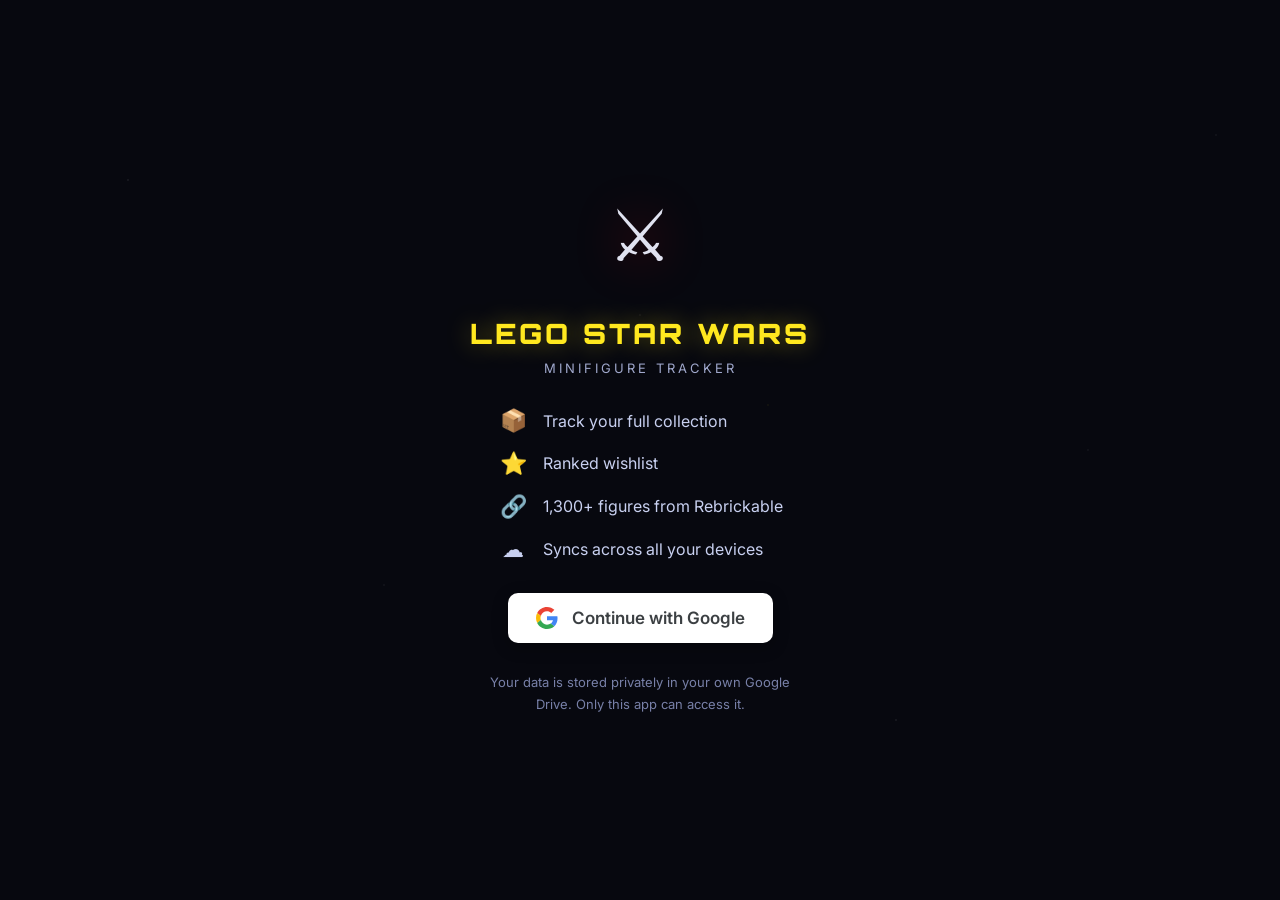
==== commit 336862d7: "making text more readable" ====
--- a/index.html
+++ b/index.html
@@ -2,261 +2,525 @@
 <html lang="en">
 <head>
 <meta charset="UTF-8">
-<meta name="viewport" content="width=device-width, initial-scale=1.0, maximum-scale=1.0">
+<meta name="viewport" content="width=device-width, initial-scale=1.0">
 <title>LEGO Star Wars · Minifigure Tracker</title>
-<link href="https://fonts.googleapis.com/css2?family=Orbitron:wght@400;700;900&family=Rajdhani:wght@400;500;600;700&display=swap" rel="stylesheet">
+<link href="https://fonts.googleapis.com/css2?family=Orbitron:wght@700;900&family=Inter:wght@400;500;600;700&display=swap" rel="stylesheet">
 <style>
-  :root {
-    --bg:#07080f; --surface:#0d0f1c; --surface2:#12152a; --border:#1e2240;
-    --gold:#ffe81f; --gold-dim:#ffe81f33; --red:#ff3333; --green:#39e075;
-    --blue:#3b8ef5; --text:#d8daf0; --muted:#4a4f70;
-    --fhead:'Orbitron',sans-serif; --fbody:'Rajdhani',sans-serif;
-  }
-  *,*::before,*::after{box-sizing:border-box;margin:0;padding:0}
-  body{background:var(--bg);color:var(--text);font-family:var(--fbody);min-height:100dvh;overflow-x:hidden}
-  body::before{content:'';position:fixed;inset:0;z-index:0;pointer-events:none;background-image:
-    radial-gradient(1px 1px at 12% 18%,#ffffff22,transparent),radial-gradient(1px 1px at 28% 62%,#ffffff18,transparent),
-    radial-gradient(1px 1px at 44% 33%,#ffffff15,transparent),radial-gradient(1px 1px at 57% 78%,#ffffff20,transparent),
-    radial-gradient(1px 1px at 72% 22%,#ffffff18,transparent),radial-gradient(1px 1px at 87% 55%,#ffffff22,transparent),
-    radial-gradient(1.5px 1.5px at 64% 47%,#ffe81f12,transparent),radial-gradient(1.5px 1.5px at 35% 73%,#ffe81f10,transparent)}
-
-  #app{position:relative;z-index:1;max-width:480px;margin:0 auto;min-height:100dvh;display:flex;flex-direction:column}
-
-  /* Auth */
-  #auth-screen{flex:1;display:flex;flex-direction:column;align-items:center;justify-content:center;padding:32px 24px;text-align:center;gap:22px}
-  .auth-logo{font-size:60px;filter:drop-shadow(0 0 20px #ff000055)}
-  .auth-title{font-family:var(--fhead);font-size:21px;font-weight:900;color:var(--gold);letter-spacing:3px;text-shadow:0 0 20px #ffe81f55;line-height:1.2}
-  .auth-sub{font-size:10px;color:var(--muted);letter-spacing:2px;margin-top:3px}
-  .auth-features{display:flex;flex-direction:column;gap:8px;width:100%;max-width:280px}
-  .auth-feature{display:flex;align-items:center;gap:10px;font-size:13px;color:#8890b0}
-  .auth-feature-icon{font-size:17px;width:26px;text-align:center}
-  #google-signin-btn{display:flex;align-items:center;gap:12px;background:#fff;color:#3c4043;border:none;border-radius:8px;padding:12px 24px;font-size:15px;font-weight:600;cursor:pointer;transition:all .2s;box-shadow:0 2px 12px #00000044;font-family:var(--fbody)}
-  #google-signin-btn:hover{background:#f8f8f8;box-shadow:0 4px 20px #00000066;transform:translateY(-1px)}
-  .google-logo{width:20px;height:20px}
-  .auth-note{font-size:11px;color:#3a3f60;max-width:280px;line-height:1.6}
-
-  /* Loading */
-  #loading-screen{flex:1;display:none;flex-direction:column;align-items:center;justify-content:center;gap:14px}
-  .spinner{width:38px;height:38px;border:3px solid var(--border);border-top-color:var(--gold);border-radius:50%;animation:spin .8s linear infinite}
-  @keyframes spin{to{transform:rotate(360deg)}}
-  .loading-text{font-family:var(--fhead);font-size:11px;color:var(--muted);letter-spacing:2px}
-  .loading-progress{font-size:12px;color:#3a4060;margin-top:4px}
-
-  /* Main app */
-  #main-app{display:none;flex-direction:column;flex:1}
-
-  /* Header */
-  header{background:linear-gradient(180deg,#0d0f1c 0%,#07080f 100%);border-bottom:1px solid #ff000025;padding:11px 13px 0;position:sticky;top:0;z-index:100;backdrop-filter:blur(12px)}
-  .header-top{display:flex;align-items:center;gap:8px;margin-bottom:9px}
-  .logo-icon{width:34px;height:34px;border-radius:50%;background:radial-gradient(circle at 35% 35%,#ff444455,#ff000022);border:1px solid #ff000044;display:flex;align-items:center;justify-content:center;font-size:17px;flex-shrink:0;box-shadow:0 0 14px #ff000033}
-  .logo-text{flex:1;min-width:0}
-  .logo-title{font-family:var(--fhead);font-size:11px;font-weight:900;color:var(--gold);letter-spacing:2px;text-shadow:0 0 10px #ffe81f55}
-  .logo-sub{font-size:8px;color:var(--muted);letter-spacing:1.5px;margin-top:1px}
-  .user-area{display:flex;align-items:center;gap:6px;flex-shrink:0}
-  .user-avatar{width:28px;height:28px;border-radius:50%;border:1.5px solid var(--border);object-fit:cover}
-  .user-avatar-fallback{width:28px;height:28px;border-radius:50%;background:var(--surface2);border:1.5px solid var(--border);display:flex;align-items:center;justify-content:center;font-size:12px}
-  .sync-indicator{font-size:10px;cursor:default}
-  .signout-btn{background:none;border:1px solid var(--border);border-radius:5px;color:var(--muted);padding:3px 6px;font-size:9px;cursor:pointer;font-family:var(--fbody);transition:all .2s;white-space:nowrap}
-  .signout-btn:hover{border-color:var(--red);color:var(--red)}
-  .stats{display:flex;gap:8px}
-  .stat{display:flex;flex-direction:column;align-items:center}
-  .stat-val{font-family:var(--fhead);font-size:11px;font-weight:700;line-height:1}
-  .stat-lbl{font-size:7px;color:var(--muted);letter-spacing:1px;margin-top:1px}
-
-  /* Tabs */
-  .tabs{display:flex;border-top:1px solid var(--border);margin-top:3px}
-  .tab{flex:1;padding:8px 4px 6px;background:none;border:none;cursor:pointer;color:var(--muted);font-family:var(--fbody);font-size:10px;font-weight:700;letter-spacing:1px;border-bottom:2px solid transparent;transition:all .2s;display:flex;align-items:center;justify-content:center;gap:4px}
-  .tab.active{color:var(--gold);border-bottom-color:var(--gold)}
-  .tab-count{background:#ffffff10;border-radius:8px;padding:1px 5px;font-size:9px}
-  .tab.active .tab-count{background:var(--gold-dim);color:var(--gold)}
-
-  /* Sync bar */
-  #sync-bar{display:none;align-items:center;justify-content:center;gap:6px;padding:4px;background:var(--surface2);border-bottom:1px solid var(--border);font-size:10px;color:var(--muted)}
-  #sync-bar.visible{display:flex}
-  #sync-bar.saving{color:#ffe81f99}
-  #sync-bar.saved{color:#39e07599}
-  #sync-bar.error{color:#ff333399}
-  .sync-dot{width:5px;height:5px;border-radius:50%;background:currentColor}
-  .sync-dot.pulse{animation:pulse 1s ease-in-out infinite}
-  @keyframes pulse{0%,100%{opacity:1}50%{opacity:.3}}
-
-  /* Toolbar */
-  .toolbar{display:flex;gap:8px;padding:9px 11px 4px;position:sticky;top:112px;z-index:90;background:var(--bg)}
-  .search-wrap{flex:1;position:relative}
-  .search-wrap input{width:100%;padding:7px 10px 7px 30px;background:var(--surface);border:1px solid var(--border);border-radius:8px;color:var(--text);font-family:var(--fbody);font-size:13px;outline:none;transition:border-color .2s}
-  .search-wrap input:focus{border-color:#ffe81f33}
-  .search-wrap input::placeholder{color:var(--muted)}
-  .search-icon{position:absolute;left:9px;top:50%;transform:translateY(-50%);font-size:12px;color:var(--muted);pointer-events:none}
-  .filter-btn{padding:6px 10px;background:var(--surface);border:1px solid var(--border);border-radius:8px;color:var(--muted);cursor:pointer;font-family:var(--fbody);font-size:11px;font-weight:600;white-space:nowrap;transition:all .2s}
-  .filter-btn.active{background:var(--surface2);border-color:#ffe81f44;color:var(--gold)}
-  .section-label{font-size:10px;letter-spacing:1.5px;color:var(--muted);padding:2px 13px 5px;text-transform:uppercase}
-
-  /* Figure grid */
-  .figure-grid{display:grid;grid-template-columns:repeat(3,1fr);gap:7px;padding:0 10px 16px}
-  .figure-card{background:var(--surface);border:1px solid var(--border);border-radius:10px;padding:9px 5px 7px;display:flex;flex-direction:column;align-items:center;position:relative;overflow:hidden;transition:transform .15s}
-  .figure-card:active{transform:scale(0.96)}
-  .figure-card::before{content:'';position:absolute;top:0;left:0;right:0;height:2px;background:var(--cat-color,#555)}
-  .fig-img-wrap{width:66px;height:66px;display:flex;align-items:center;justify-content:center;margin-bottom:5px}
-  .fig-img{width:66px;height:66px;object-fit:contain}
-  .fig-fallback{width:52px;height:52px;border-radius:50%;display:flex;align-items:center;justify-content:center;font-family:var(--fhead);font-size:14px;font-weight:900;border:2px solid var(--cat-color,#555);background:color-mix(in srgb,var(--cat-color,#555) 15%,transparent);color:var(--cat-color,#888)}
-  .fig-name{font-size:9.5px;text-align:center;color:#aab;font-weight:600;line-height:1.3;min-height:25px;display:-webkit-box;-webkit-line-clamp:2;-webkit-box-orient:vertical;overflow:hidden;margin-bottom:3px}
-  .fig-code-link{display:flex;align-items:center;gap:3px;margin-bottom:5px;text-decoration:none}
-  .fig-code{font-size:8.5px;color:var(--muted);letter-spacing:.5px;font-family:var(--fhead)}
-  .fig-actions{display:flex;gap:4px;width:100%}
-  .fig-btn{flex:1;padding:4px 2px;border-radius:5px;border:1px solid;cursor:pointer;font-weight:700;font-size:11px;font-family:var(--fbody);transition:opacity .15s}
-  .fig-btn-wish{background:#1a1a3a;border-color:#333;color:var(--gold)}
-  .fig-btn-own{background:#0a1a0a;border-color:#1a3a1a;color:var(--green)}
-  .fig-btn-full{width:100%;padding:4px;border-radius:5px;border:1px solid #1a3a1a;background:#0a1a0a;color:var(--green);cursor:pointer;font-weight:700;font-size:9.5px;font-family:var(--fbody);letter-spacing:.5px}
-
-  /* Progress */
-  .progress-wrap{padding:0 13px 7px}
-  .progress-bg{height:3px;background:var(--border);border-radius:2px}
-  .progress-fill{height:3px;background:var(--green);border-radius:2px;transition:width .4s}
-
-  /* Wishlist */
-  .wishlist-list{display:flex;flex-direction:column;gap:6px;padding:0 10px 16px}
-  .wish-row{display:flex;align-items:center;gap:7px;background:var(--surface);border:1px solid var(--border);border-left:3px solid var(--cat-color,#555);border-radius:8px;padding:7px 7px 7px 9px}
-  .wish-rank{width:24px;height:24px;border-radius:50%;display:flex;align-items:center;justify-content:center;font-family:var(--fhead);font-size:10px;font-weight:900;flex-shrink:0;border:1px solid}
-  .wish-img{width:40px;height:40px;object-fit:contain;flex-shrink:0}
-  .wish-fallback{width:40px;height:40px;border-radius:50%;flex-shrink:0;display:flex;align-items:center;justify-content:center;font-family:var(--fhead);font-size:11px;font-weight:900;border:1.5px solid var(--cat-color,#555);background:color-mix(in srgb,var(--cat-color,#555) 15%,transparent);color:var(--cat-color,#888)}
-  .wish-info{flex:1;min-width:0}
-  .wish-name{font-size:12px;font-weight:700;color:var(--text);white-space:nowrap;overflow:hidden;text-overflow:ellipsis}
-  .wish-meta{display:flex;gap:4px;align-items:center;margin-top:1px;flex-wrap:wrap}
-  .wish-code{font-size:8.5px;color:var(--muted);font-family:var(--fhead)}
-  .wish-cat{font-size:9px;color:#3a3f60}
-  .wish-bl{font-size:10px;color:var(--blue);text-decoration:none;margin-top:2px;display:block}
-  .wish-controls{display:flex;align-items:center;gap:3px;flex-shrink:0}
-  .wc-btn{width:28px;height:28px;border-radius:6px;border:1px solid;display:flex;align-items:center;justify-content:center;cursor:pointer;font-size:12px;font-weight:700;transition:opacity .15s;background:none}
-  .wc-own{border-color:#1a3a1a;background:#0a1a0a;color:var(--green)}
-  .wc-remove{border-color:#3a1a1a;background:#1a0a0a;color:var(--red)}
-  .wc-arrows{display:flex;flex-direction:column;gap:2px}
-  .wc-arrow{width:26px;height:12px;border-radius:3px;background:var(--surface2);border:1px solid var(--border);display:flex;align-items:center;justify-content:center;cursor:pointer;font-size:7px;color:#666;transition:all .15s}
-  .wc-arrow:hover:not([disabled]){color:var(--text)}
-  .wc-arrow[disabled]{opacity:.2;cursor:default}
-
-  /* Category chip strip */
-  .cat-strip{display:flex;gap:6px;overflow-x:auto;padding:0 10px 8px;scrollbar-width:none}
-  .cat-strip::-webkit-scrollbar{display:none}
-  .cat-chip{padding:4px 10px;border-radius:20px;border:1px solid var(--border);background:var(--surface);color:var(--muted);font-size:10px;font-weight:600;cursor:pointer;white-space:nowrap;transition:all .2s;flex-shrink:0;font-family:var(--fbody)}
-  .cat-chip.active{background:var(--surface2);color:var(--gold);border-color:#ffe81f55}
-
-  /* Empty / error */
-  .empty{text-align:center;padding:50px 20px;color:var(--muted)}
-  .empty-icon{font-size:36px;margin-bottom:10px}
-  .empty-text{font-size:13px;line-height:1.7}
-
-  /* Modal */
-  .modal-backdrop{position:fixed;inset:0;background:#00000088;z-index:200;display:none;align-items:flex-end}
-  .modal-backdrop.open{display:flex}
-  .modal-sheet{width:100%;max-width:480px;margin:0 auto;background:var(--surface);border-top-left-radius:16px;border-top-right-radius:16px;padding:18px;max-height:70dvh;overflow-y:auto;border-top:1px solid var(--border);animation:slideUp .25s ease}
-  @keyframes slideUp{from{transform:translateY(100%)}to{transform:translateY(0)}}
-  .modal-title{font-family:var(--fhead);font-size:11px;color:var(--gold);letter-spacing:2px;margin-bottom:12px}
-  .cat-option{display:flex;align-items:center;gap:10px;padding:9px 10px;border-radius:6px;cursor:pointer;transition:background .15s}
-  .cat-option:hover,.cat-option.active{background:var(--surface2)}
-  .cat-option.active .cat-label{color:var(--gold);font-weight:700}
-  .cat-dot{width:8px;height:8px;border-radius:50%;flex-shrink:0}
-  .cat-label{font-size:13px;color:var(--text);font-weight:500}
-
-  /* Toast */
-  #toast{position:fixed;bottom:24px;left:50%;transform:translateX(-50%) translateY(80px);background:var(--surface2);border:1px solid var(--border);padding:7px 16px;border-radius:20px;font-size:12px;color:var(--text);transition:transform .3s;z-index:300;pointer-events:none;white-space:nowrap}
-  #toast.show{transform:translateX(-50%) translateY(0)}
-
-  /* Skeleton loader */
-  .skeleton-grid{display:grid;grid-template-columns:repeat(3,1fr);gap:7px;padding:0 10px 16px}
-  .skeleton-card{background:var(--surface);border:1px solid var(--border);border-radius:10px;padding:9px 5px 7px;display:flex;flex-direction:column;align-items:center;gap:6px}
-  .skeleton-img{width:66px;height:66px;border-radius:8px;background:var(--surface2);animation:shimmer 1.5s infinite}
-  .skeleton-line{height:10px;border-radius:4px;background:var(--surface2);animation:shimmer 1.5s infinite}
-  .skeleton-line.w80{width:80%}
-  .skeleton-line.w60{width:60%}
-  .skeleton-line.w40{width:40%}
-  @keyframes shimmer{0%,100%{opacity:.5}50%{opacity:1}}
+/* === RESET & BASE === */
+*, *::before, *::after { box-sizing: border-box; margin: 0; padding: 0; }
+
+html { font-size: 16px; }
+
+body {
+  background: #07080f;
+  color: #e0e2f0;
+  font-family: 'Inter', system-ui, sans-serif;
+  font-size: 16px;
+  line-height: 1.4;
+  min-height: 100dvh;
+  overflow-x: hidden;
+}
+
+:root {
+  --gold: #ffe81f;
+  --green: #3ddb7a;
+  --red: #ff4444;
+  --blue: #4a9eff;
+  --surface: #0d0f1c;
+  --surface2: #141728;
+  --border: #1e2340;
+  --text: #e0e2f0;
+  --muted: #6872a0;
+}
+
+/* Starfield */
+body::before {
+  content: '';
+  position: fixed; inset: 0; z-index: 0; pointer-events: none;
+  background-image:
+    radial-gradient(1px 1px at 10% 20%, #fff3, transparent),
+    radial-gradient(1px 1px at 30% 65%, #fff2, transparent),
+    radial-gradient(1px 1px at 50% 35%, #fff2, transparent),
+    radial-gradient(1px 1px at 70% 80%, #fff3, transparent),
+    radial-gradient(1px 1px at 85% 50%, #fff2, transparent),
+    radial-gradient(1px 1px at 95% 15%, #fff2, transparent),
+    radial-gradient(1.5px 1.5px at 60% 45%, #ffe81f15, transparent);
+}
+
+#app {
+  position: relative; z-index: 1;
+  max-width: 640px; margin: 0 auto;
+  min-height: 100dvh; display: flex; flex-direction: column;
+}
+
+/* === AUTH SCREEN === */
+#auth-screen {
+  flex: 1; display: flex; flex-direction: column;
+  align-items: center; justify-content: center;
+  padding: 40px 24px; text-align: center; gap: 28px;
+}
+.auth-logo { font-size: 72px; filter: drop-shadow(0 0 24px #ff000066); }
+.auth-title {
+  font-family: 'Orbitron', sans-serif;
+  font-size: 28px; font-weight: 900;
+  color: var(--gold); letter-spacing: 3px;
+  text-shadow: 0 0 24px #ffe81f66;
+}
+.auth-sub { font-size: 13px; color: #a0a8cc; letter-spacing: 3px; margin-top: 6px; text-transform: uppercase; }
+.auth-features { display: flex; flex-direction: column; gap: 12px; }
+.auth-feature { display: flex; align-items: center; gap: 14px; font-size: 16px; color: #c8d0f0; }
+.auth-feature-icon { font-size: 22px; width: 32px; text-align: center; }
+
+#google-signin-btn {
+  display: flex; align-items: center; gap: 14px;
+  background: #fff; color: #3c4043;
+  border: none; border-radius: 10px;
+  padding: 14px 28px; font-size: 17px; font-weight: 600;
+  cursor: pointer; transition: all .2s;
+  box-shadow: 0 4px 16px #00000055;
+  font-family: 'Inter', sans-serif;
+}
+#google-signin-btn:hover { background: #f0f0f0; transform: translateY(-2px); box-shadow: 0 6px 24px #00000066; }
+.google-logo { width: 22px; height: 22px; flex-shrink: 0; }
+.auth-note { font-size: 13px; color: #7880a8; max-width: 320px; line-height: 1.7; }
+
+/* === LOADING SCREEN === */
+#loading-screen {
+  flex: 1; display: none; flex-direction: column;
+  align-items: center; justify-content: center; gap: 20px;
+}
+.spinner {
+  width: 48px; height: 48px;
+  border: 4px solid var(--border);
+  border-top-color: var(--gold);
+  border-radius: 50%; animation: spin .8s linear infinite;
+}
+@keyframes spin { to { transform: rotate(360deg); } }
+.loading-text { font-family: 'Orbitron', sans-serif; font-size: 14px; color: #a0a8d0; letter-spacing: 2px; }
+.loading-progress { font-size: 15px; color: #90a0c8; margin-top: 4px; text-align: center; padding: 0 24px; }
+
+/* === MAIN APP === */
+#main-app { display: none; flex-direction: column; flex: 1; }
+
+/* === HEADER === */
+header {
+  background: linear-gradient(180deg, #0d0f1c 0%, #07080f 100%);
+  border-bottom: 1px solid #ff000020;
+  padding: 14px 16px 0;
+  position: sticky; top: 0; z-index: 100;
+  backdrop-filter: blur(16px);
+}
+.header-top { display: flex; align-items: center; gap: 10px; margin-bottom: 12px; }
+
+.logo-icon {
+  width: 42px; height: 42px; border-radius: 50%;
+  background: radial-gradient(circle at 35% 35%, #ff444450, #ff000020);
+  border: 1px solid #ff000040;
+  display: flex; align-items: center; justify-content: center;
+  font-size: 22px; flex-shrink: 0;
+  box-shadow: 0 0 16px #ff000030;
+}
+.logo-text { flex: 1; min-width: 0; }
+.logo-title {
+  font-family: 'Orbitron', sans-serif;
+  font-size: 15px; font-weight: 900;
+  color: var(--gold); letter-spacing: 2px;
+  text-shadow: 0 0 12px #ffe81f50;
+}
+.logo-sub { font-size: 11px; color: #8090b8; letter-spacing: 2px; margin-top: 2px; }
+
+.header-right { display: flex; align-items: center; gap: 10px; flex-shrink: 0; }
+.stats { display: flex; gap: 14px; }
+.stat { display: flex; flex-direction: column; align-items: center; }
+.stat-val { font-family: 'Orbitron', sans-serif; font-size: 16px; font-weight: 700; line-height: 1; }
+.stat-lbl { font-size: 10px; color: #8090b8; letter-spacing: 1px; margin-top: 2px; text-transform: uppercase; }
+
+.user-area { display: flex; align-items: center; gap: 8px; }
+.user-avatar { width: 34px; height: 34px; border-radius: 50%; border: 2px solid var(--border); object-fit: cover; }
+.user-avatar-fallback { width: 34px; height: 34px; border-radius: 50%; background: var(--surface2); border: 2px solid var(--border); display: flex; align-items: center; justify-content: center; font-size: 16px; }
+#sync-icon { font-size: 16px; }
+.signout-btn {
+  background: none; border: 1px solid #3a4060;
+  border-radius: 6px; color: #9098c0;
+  padding: 6px 12px; font-size: 13px;
+  cursor: pointer; font-family: 'Inter', sans-serif;
+  transition: all .2s; white-space: nowrap;
+}
+.signout-btn:hover { border-color: var(--red); color: var(--red); }
+
+/* === TABS === */
+.tabs { display: flex; border-top: 1px solid var(--border); }
+.tab {
+  flex: 1; padding: 12px 6px 10px;
+  background: none; border: none; cursor: pointer;
+  color: #8090b8;
+  font-family: 'Inter', sans-serif;
+  font-size: 14px; font-weight: 700;
+  letter-spacing: 0.5px;
+  border-bottom: 3px solid transparent;
+  transition: all .2s;
+  display: flex; align-items: center; justify-content: center; gap: 6px;
+}
+.tab.active { color: var(--gold); border-bottom-color: var(--gold); }
+.tab-count {
+  background: #ffffff12; border-radius: 10px;
+  padding: 2px 8px; font-size: 12px; font-weight: 600;
+}
+.tab.active .tab-count { background: #ffe81f25; color: var(--gold); }
+
+/* === SYNC BAR === */
+#sync-bar {
+  display: none; align-items: center; justify-content: center;
+  gap: 8px; padding: 7px;
+  background: var(--surface2); border-bottom: 1px solid var(--border);
+  font-size: 13px; color: #9098c0;
+}
+#sync-bar.visible { display: flex; }
+#sync-bar.saving { color: #ffe81fcc; }
+#sync-bar.saved  { color: #3ddb7acc; }
+#sync-bar.error  { color: #ff4444cc; }
+.sync-dot { width: 6px; height: 6px; border-radius: 50%; background: currentColor; }
+.sync-dot.pulse { animation: pulse 1s ease-in-out infinite; }
+@keyframes pulse { 0%,100% { opacity: 1; } 50% { opacity: .3; } }
+
+/* === TOOLBAR === */
+.toolbar {
+  display: flex; gap: 10px;
+  padding: 14px 14px 6px;
+  background: #07080f;
+  position: sticky; top: 130px; z-index: 90;
+}
+.search-wrap { flex: 1; position: relative; }
+.search-wrap input {
+  width: 100%;
+  padding: 12px 14px 12px 42px;
+  background: var(--surface);
+  border: 1px solid var(--border);
+  border-radius: 10px;
+  color: var(--text);
+  font-family: 'Inter', sans-serif;
+  font-size: 16px;
+  outline: none;
+  transition: border-color .2s;
+}
+.search-wrap input:focus { border-color: #ffe81f40; }
+.search-wrap input::placeholder { color: #7080a8; }
+.search-icon {
+  position: absolute; left: 13px; top: 50%;
+  transform: translateY(-50%);
+  font-size: 16px; color: #7080a8; pointer-events: none;
+}
+.filter-btn {
+  padding: 12px 16px;
+  background: var(--surface);
+  border: 1px solid #2a3060;
+  border-radius: 10px;
+  color: #a0a8d0;
+  cursor: pointer;
+  font-family: 'Inter', sans-serif;
+  font-size: 15px; font-weight: 600;
+  white-space: nowrap; transition: all .2s;
+}
+.filter-btn.active { background: var(--surface2); border-color: #ffe81f40; color: var(--gold); }
+
+/* === CATEGORY CHIPS === */
+.cat-strip {
+  display: flex; gap: 8px;
+  overflow-x: auto; padding: 8px 14px 10px;
+  scrollbar-width: none;
+}
+.cat-strip::-webkit-scrollbar { display: none; }
+.cat-chip {
+  padding: 7px 16px; border-radius: 20px;
+  border: 1px solid #2a3060;
+  background: var(--surface);
+  color: #a0a8d0;
+  font-family: 'Inter', sans-serif;
+  font-size: 13px; font-weight: 600;
+  cursor: pointer; white-space: nowrap;
+  transition: all .2s; flex-shrink: 0;
+}
+.cat-chip.active { background: var(--surface2); color: var(--gold); border-color: #ffe81f40; }
+
+/* === SECTION LABEL === */
+.section-label {
+  font-size: 12px; letter-spacing: 1.5px;
+  color: #8090b8; text-transform: uppercase;
+  padding: 4px 16px 8px;
+}
+
+/* === FIGURE GRID === */
+.figure-grid {
+  display: grid;
+  grid-template-columns: repeat(3, 1fr);
+  gap: 10px; padding: 0 12px 24px;
+}
+
+.figure-card {
+  background: var(--surface);
+  border: 1px solid var(--border);
+  border-radius: 12px;
+  padding: 12px 8px 10px;
+  display: flex; flex-direction: column; align-items: center;
+  position: relative; overflow: hidden;
+  transition: transform .15s;
+}
+.figure-card:active { transform: scale(.96); }
+.figure-card::before {
+  content: ''; position: absolute; top: 0; left: 0; right: 0;
+  height: 3px; background: var(--cat-color, #444);
+}
+
+.fig-img-wrap {
+  width: 80px; height: 80px;
+  display: flex; align-items: center; justify-content: center;
+  margin-bottom: 8px;
+}
+.fig-img { width: 80px; height: 80px; object-fit: contain; }
+.fig-fallback {
+  width: 64px; height: 64px; border-radius: 50%;
+  display: flex; align-items: center; justify-content: center;
+  font-family: 'Orbitron', sans-serif;
+  font-size: 18px; font-weight: 900;
+  border: 2px solid var(--cat-color, #444);
+  background: color-mix(in srgb, var(--cat-color, #444) 15%, transparent);
+  color: var(--cat-color, #888);
+}
+
+.fig-name {
+  font-size: 12px; text-align: center;
+  color: #d8daf0; font-weight: 600;
+  line-height: 1.35; min-height: 32px;
+  display: -webkit-box;
+  -webkit-line-clamp: 2; -webkit-box-orient: vertical;
+  overflow: hidden; margin-bottom: 5px;
+}
+.fig-code-link {
+  display: flex; align-items: center; gap: 4px;
+  margin-bottom: 8px; text-decoration: none;
+}
+.fig-code {
+  font-family: 'Orbitron', sans-serif;
+  font-size: 10px; color: #8090b8; letter-spacing: .5px;
+}
+.fig-actions { display: flex; gap: 6px; width: 100%; }
+.fig-btn {
+  flex: 1; padding: 8px 4px;
+  border-radius: 8px; border: 1px solid;
+  cursor: pointer; font-weight: 700;
+  font-size: 15px;
+  font-family: 'Inter', sans-serif;
+  transition: opacity .15s;
+}
+.fig-btn-wish { background: #14143a; border-color: #2a2a5a; color: var(--gold); }
+.fig-btn-wish:hover { background: #1a1a50; }
+.fig-btn-own  { background: #0a1a10; border-color: #1a3a20; color: var(--green); }
+.fig-btn-own:hover  { background: #102018; }
+.fig-btn-full {
+  width: 100%; padding: 8px;
+  border-radius: 8px; border: 1px solid #1a3a20;
+  background: #0a1a10; color: var(--green);
+  cursor: pointer; font-weight: 700;
+  font-size: 13px; font-family: 'Inter', sans-serif;
+}
+
+/* === PROGRESS === */
+.progress-wrap { padding: 0 16px 10px; }
+.progress-bg { height: 4px; background: var(--border); border-radius: 2px; }
+.progress-fill { height: 4px; background: var(--green); border-radius: 2px; transition: width .4s; }
+
+/* === WISHLIST === */
+.wishlist-list { display: flex; flex-direction: column; gap: 8px; padding: 0 12px 24px; }
+
+.wish-row {
+  display: flex; align-items: center; gap: 10px;
+  background: var(--surface);
+  border: 1px solid var(--border);
+  border-left: 3px solid var(--cat-color, #444);
+  border-radius: 10px; padding: 10px 10px 10px 12px;
+}
+.wish-rank {
+  width: 32px; height: 32px; border-radius: 50%;
+  display: flex; align-items: center; justify-content: center;
+  font-family: 'Orbitron', sans-serif;
+  font-size: 13px; font-weight: 900; flex-shrink: 0; border: 1px solid;
+}
+.wish-img { width: 52px; height: 52px; object-fit: contain; flex-shrink: 0; }
+.wish-fallback {
+  width: 52px; height: 52px; border-radius: 50%; flex-shrink: 0;
+  display: flex; align-items: center; justify-content: center;
+  font-family: 'Orbitron', sans-serif; font-size: 14px; font-weight: 900;
+  border: 2px solid var(--cat-color, #444);
+  background: color-mix(in srgb, var(--cat-color, #444) 15%, transparent);
+  color: var(--cat-color, #888);
+}
+.wish-info { flex: 1; min-width: 0; }
+.wish-name { font-size: 15px; font-weight: 700; color: var(--text); white-space: nowrap; overflow: hidden; text-overflow: ellipsis; }
+.wish-meta { display: flex; gap: 6px; align-items: center; margin-top: 3px; flex-wrap: wrap; }
+.wish-code { font-family: 'Orbitron', sans-serif; font-size: 10px; color: #8090b8; }
+.wish-cat  { font-size: 12px; color: #7080a8; }
+.wish-bl   { font-size: 13px; color: var(--blue); text-decoration: none; margin-top: 3px; display: block; }
+.wish-bl:hover { text-decoration: underline; }
+
+.wish-controls { display: flex; align-items: center; gap: 5px; flex-shrink: 0; }
+.wc-btn {
+  width: 36px; height: 36px; border-radius: 8px; border: 1px solid;
+  display: flex; align-items: center; justify-content: center;
+  cursor: pointer; font-size: 16px; font-weight: 700;
+  transition: opacity .15s; background: none;
+}
+.wc-own    { border-color: #1a3a20; background: #0a1a10; color: var(--green); }
+.wc-remove { border-color: #3a1010; background: #1a0808; color: var(--red); }
+.wc-arrows { display: flex; flex-direction: column; gap: 3px; }
+.wc-arrow {
+  width: 34px; height: 16px; border-radius: 4px;
+  background: var(--surface2); border: 1px solid #2a3060;
+  display: flex; align-items: center; justify-content: center;
+  cursor: pointer; font-size: 9px; color: #8090b8;
+  transition: all .15s;
+}
+.wc-arrow:hover:not([disabled]) { color: #d0d8f8; background: var(--border); }
+.wc-arrow[disabled] { opacity: .2; cursor: default; }
+
+/* === EMPTY STATES === */
+.empty { text-align: center; padding: 60px 20px; color: #8090b8; }
+.empty-icon { font-size: 48px; margin-bottom: 16px; }
+.empty-text { font-size: 16px; line-height: 1.8; color: #9098c0; }
+
+/* === CATEGORY MODAL === */
+.modal-backdrop {
+  position: fixed; inset: 0; background: #000000aa;
+  z-index: 200; display: none; align-items: flex-end;
+}
+.modal-backdrop.open { display: flex; }
+.modal-sheet {
+  width: 100%; max-width: 640px; margin: 0 auto;
+  background: #111424;
+  border-top-left-radius: 20px; border-top-right-radius: 20px;
+  padding: 24px; max-height: 70dvh; overflow-y: auto;
+  border-top: 1px solid var(--border);
+  animation: slideUp .25s ease;
+}
+@keyframes slideUp { from { transform: translateY(100%); } to { transform: translateY(0); } }
+.modal-title {
+  font-family: 'Orbitron', sans-serif;
+  font-size: 14px; color: var(--gold);
+  letter-spacing: 2px; margin-bottom: 16px; text-transform: uppercase;
+}
+.cat-option {
+  display: flex; align-items: center; gap: 14px;
+  padding: 13px 12px; border-radius: 8px;
+  cursor: pointer; transition: background .15s;
+}
+.cat-option:hover, .cat-option.active { background: var(--surface2); }
+.cat-option.active .cat-label { color: var(--gold); font-weight: 700; }
+.cat-dot { width: 10px; height: 10px; border-radius: 50%; flex-shrink: 0; }
+.cat-label { font-size: 16px; color: #d0d4f0; font-weight: 500; }
+
+/* === TOAST === */
+#toast {
+  position: fixed; bottom: 28px; left: 50%;
+  transform: translateX(-50%) translateY(80px);
+  background: var(--surface2); border: 1px solid var(--border);
+  padding: 12px 22px; border-radius: 24px;
+  font-size: 15px; color: var(--text);
+  transition: transform .3s; z-index: 300;
+  pointer-events: none; white-space: nowrap;
+}
+#toast.show { transform: translateX(-50%) translateY(0); }
+
+/* === SKELETONS === */
+.skeleton-grid { display: grid; grid-template-columns: repeat(3,1fr); gap: 10px; padding: 0 12px 24px; }
+.skeleton-card { background: var(--surface); border: 1px solid var(--border); border-radius: 12px; padding: 12px 8px; display: flex; flex-direction: column; align-items: center; gap: 8px; }
+.skel { background: var(--surface2); border-radius: 6px; animation: shimmer 1.5s infinite; }
+@keyframes shimmer { 0%,100% { opacity: .4; } 50% { opacity: .8; } }
 </style>
 </head>
 <body>
 <div id="app">
 
-  <!-- Auth screen -->
-  <div id="auth-screen">
-    <div class="auth-logo">⚔️</div>
-    <div>
-      <div class="auth-title">LEGO STAR WARS</div>
-      <div class="auth-sub">MINIFIGURE TRACKER</div>
-    </div>
-    <div class="auth-features">
-      <div class="auth-feature"><span class="auth-feature-icon">📦</span> Track your full collection</div>
-      <div class="auth-feature"><span class="auth-feature-icon">⭐</span> Ranked wishlist</div>
-      <div class="auth-feature"><span class="auth-feature-icon">🔗</span> 1,300+ figures from BrickLink</div>
-      <div class="auth-feature"><span class="auth-feature-icon">☁️</span> Syncs across all your devices</div>
-    </div>
-    <button id="google-signin-btn" onclick="handleSignIn()">
-      <svg class="google-logo" viewBox="0 0 48 48">
-        <path fill="#EA4335" d="M24 9.5c3.54 0 6.71 1.22 9.21 3.6l6.85-6.85C35.9 2.38 30.47 0 24 0 14.62 0 6.51 5.38 2.56 13.22l7.98 6.19C12.43 13.72 17.74 9.5 24 9.5z"/>
-        <path fill="#4285F4" d="M46.98 24.55c0-1.57-.15-3.09-.38-4.55H24v9.02h12.94c-.58 2.96-2.26 5.48-4.78 7.18l7.73 6c4.51-4.18 7.09-10.36 7.09-17.65z"/>
-        <path fill="#FBBC05" d="M10.53 28.59c-.48-1.45-.76-2.99-.76-4.59s.27-3.14.76-4.59l-7.98-6.19C.92 16.46 0 20.12 0 24c0 3.88.92 7.54 2.56 10.78l7.97-6.19z"/>
-        <path fill="#34A853" d="M24 48c6.48 0 11.93-2.13 15.89-5.81l-7.73-6c-2.18 1.48-4.97 2.34-8.16 2.34-6.26 0-11.57-4.22-13.47-9.91l-7.98 6.19C6.51 42.62 14.62 48 24 48z"/>
-      </svg>
-      Continue with Google
-    </button>
-    <div class="auth-note">Your data is stored privately in your own Google Drive. Only this app can access it.</div>
+<!-- ── AUTH ── -->
+<div id="auth-screen">
+  <div class="auth-logo">⚔️</div>
+  <div>
+    <div class="auth-title">LEGO STAR WARS</div>
+    <div class="auth-sub">Minifigure Tracker</div>
   </div>
-
-  <!-- Loading screen -->
-  <div id="loading-screen">
-    <div class="spinner"></div>
-    <div class="loading-text" id="loading-text">SIGNING IN…</div>
-    <div class="loading-progress" id="loading-progress"></div>
+  <div class="auth-features">
+    <div class="auth-feature"><span class="auth-feature-icon">📦</span> Track your full collection</div>
+    <div class="auth-feature"><span class="auth-feature-icon">⭐</span> Ranked wishlist</div>
+    <div class="auth-feature"><span class="auth-feature-icon">🔗</span> 1,300+ figures from Rebrickable</div>
+    <div class="auth-feature"><span class="auth-feature-icon">☁️</span> Syncs across all your devices</div>
   </div>
-
-  <!-- Main app -->
-  <div id="main-app">
-    <header>
-      <div class="header-top">
-        <div class="logo-icon">⚔️</div>
-        <div class="logo-text">
-          <div class="logo-title">LEGO STAR WARS</div>
-          <div class="logo-sub">MINIFIGURE TRACKER</div>
-        </div>
+  <button id="google-signin-btn" onclick="handleSignIn()">
+    <svg class="google-logo" viewBox="0 0 48 48">
+      <path fill="#EA4335" d="M24 9.5c3.54 0 6.71 1.22 9.21 3.6l6.85-6.85C35.9 2.38 30.47 0 24 0 14.62 0 6.51 5.38 2.56 13.22l7.98 6.19C12.43 13.72 17.74 9.5 24 9.5z"/>
+      <path fill="#4285F4" d="M46.98 24.55c0-1.57-.15-3.09-.38-4.55H24v9.02h12.94c-.58 2.96-2.26 5.48-4.78 7.18l7.73 6c4.51-4.18 7.09-10.36 7.09-17.65z"/>
+      <path fill="#FBBC05" d="M10.53 28.59c-.48-1.45-.76-2.99-.76-4.59s.27-3.14.76-4.59l-7.98-6.19C.92 16.46 0 20.12 0 24c0 3.88.92 7.54 2.56 10.78l7.97-6.19z"/>
+      <path fill="#34A853" d="M24 48c6.48 0 11.93-2.13 15.89-5.81l-7.73-6c-2.18 1.48-4.97 2.34-8.16 2.34-6.26 0-11.57-4.22-13.47-9.91l-7.98 6.19C6.51 42.62 14.62 48 24 48z"/>
+    </svg>
+    Continue with Google
+  </button>
+  <div class="auth-note">Your data is stored privately in your own Google Drive. Only this app can access it.</div>
+</div>
+
+<!-- ── LOADING ── -->
+<div id="loading-screen">
+  <div class="spinner"></div>
+  <div class="loading-text" id="loading-text">SIGNING IN…</div>
+  <div class="loading-progress" id="loading-progress"></div>
+</div>
+
+<!-- ── MAIN APP ── -->
+<div id="main-app">
+  <header>
+    <div class="header-top">
+      <div class="logo-icon">⚔️</div>
+      <div class="logo-text">
+        <div class="logo-title">LEGO STAR WARS</div>
+        <div class="logo-sub">MINIFIGURE TRACKER</div>
+      </div>
+      <div class="header-right">
         <div class="stats">
-          <div class="stat"><span class="stat-val" id="stat-owned" style="color:#39e075">0</span><span class="stat-lbl">OWNED</span></div>
-          <div class="stat"><span class="stat-val" id="stat-wish"  style="color:#ffe81f">0</span><span class="stat-lbl">WISH</span></div>
-          <div class="stat"><span class="stat-val" id="stat-total" style="color:#4a4f70">0</span><span class="stat-lbl">LEFT</span></div>
+          <div class="stat"><span class="stat-val" id="stat-owned" style="color:#3ddb7a">0</span><span class="stat-lbl">Owned</span></div>
+          <div class="stat"><span class="stat-val" id="stat-wish"  style="color:#ffe81f">0</span><span class="stat-lbl">Wish</span></div>
         </div>
         <div class="user-area">
-          <span id="sync-icon" class="sync-indicator" title="Sync status">☁️</span>
-          <img id="user-avatar" class="user-avatar" src="" alt="" onerror="this.style.display='none';document.getElementById('user-avatar-fallback').style.display='flex'" style="display:none">
-          <div id="user-avatar-fallback" class="user-avatar-fallback" style="display:none">👤</div>
+          <span id="sync-icon">☁️</span>
+          <img id="user-avatar" class="user-avatar" src="" alt="" style="display:none" onerror="this.style.display='none';document.getElementById('uaf').style.display='flex'">
+          <div id="uaf" class="user-avatar-fallback" style="display:none">👤</div>
           <button class="signout-btn" onclick="handleSignOut()">Sign out</button>
         </div>
       </div>
-      <div class="tabs">
-        <button class="tab active" data-tab="discover"   onclick="switchTab('discover')">🔍 DISCOVER <span class="tab-count" id="tc-discover">0</span></button>
-        <button class="tab"        data-tab="collection" onclick="switchTab('collection')">📦 OWN <span class="tab-count" id="tc-collection">0</span></button>
-        <button class="tab"        data-tab="wishlist"   onclick="switchTab('wishlist')">⭐ WISH <span class="tab-count" id="tc-wishlist">0</span></button>
+    </div>
+    <div class="tabs">
+      <button class="tab active" data-tab="discover"   onclick="switchTab('discover')">🔍 Discover <span class="tab-count" id="tc-discover">0</span></button>
+      <button class="tab"        data-tab="collection" onclick="switchTab('collection')">📦 Collection <span class="tab-count" id="tc-collection">0</span></button>
+      <button class="tab"        data-tab="wishlist"   onclick="switchTab('wishlist')">⭐ Wishlist <span class="tab-count" id="tc-wishlist">0</span></button>
+    </div>
+  </header>
+
+  <div id="sync-bar"><div class="sync-dot pulse"></div><span id="sync-msg">Syncing…</span></div>
+
+  <div id="main-content" style="flex:1; overflow-y:auto;">
+    <div class="toolbar" id="toolbar">
+      <div class="search-wrap">
+        <span class="search-icon">🔍</span>
+        <input type="search" id="search-input" placeholder="Search by name or code…" autocomplete="off">
       </div>
-    </header>
-
-    <div id="sync-bar"><div class="sync-dot pulse"></div><span id="sync-msg">Syncing…</span></div>
-
-    <div id="main-content" style="flex:1;overflow-y:auto">
-      <div class="toolbar" id="toolbar">
-        <div class="search-wrap">
-          <span class="search-icon">🔍</span>
-          <input type="text" id="search-input" placeholder="Search name or code…" oninput="renderCurrent()">
-        </div>
-        <button class="filter-btn" id="filter-btn" onclick="openFilter()">☰ Show</button>
-      </div>
-      <!-- Category chips scrolled horizontally -->
-      <div class="cat-strip" id="cat-strip"></div>
-      <div id="section-label" class="section-label"></div>
-      <div id="content"></div>
+      <button class="filter-btn" id="filter-btn" onclick="openFilter()">☰ Era</button>
     </div>
+    <div class="cat-strip" id="cat-strip"></div>
+    <div class="section-label" id="section-label"></div>
+    <div id="content"></div>
   </div>
 </div>
-
-<!-- Filter modal -->
+</div>
+
+<!-- Category filter modal -->
 <div class="modal-backdrop" id="modal" onclick="if(event.target===this)closeFilter()">
   <div class="modal-sheet">
-    <div class="modal-title">FILTER BY SHOW / MOVIE</div>
+    <div class="modal-title">Filter by Show / Movie</div>
     <div id="cat-list"></div>
   </div>
 </div>
@@ -264,24 +528,21 @@
 <div id="toast"></div>
 
 <script>
-// ══════════════════════════════════════════════════════════════
-// CONFIG — replace these with your own keys
-// ══════════════════════════════════════════════════════════════
+'use strict';
+
+// ══════════════════════════════════════════
+// CONFIG — fill in your keys here
+// ══════════════════════════════════════════
 const GOOGLE_CLIENT_ID    = '1077117676417-9eb51tcdg19qfh13d98a1vtq7o68r8k3.apps.googleusercontent.com';
-
 const REBRICKABLE_API_KEY = '24aa9f228735a840980c9e275fa597bc';
 
-// ─── BrickLink / Rebrickable helpers ─────────────────────────
-const blImg  = code => `https://img.bricklink.com/ItemImage/MN/0/${code}.png`;
-const blPage = code => `https://www.bricklink.com/v2/catalog/catalogitem.page?M=${code}`;
-const initials = n => n.split(' ').slice(0,2).map(w=>w[0]||'').join('').toUpperCase();
+// ── BrickLink helpers ──────────────────────
+const blImg  = c => `https://img.bricklink.com/ItemImage/MN/0/${c}.png`;
+const blPage = c => `https://www.bricklink.com/v2/catalog/catalogitem.page?M=${c}`;
+const initials = n => n.split(' ').slice(0,2).map(w => w[0]||'').join('').toUpperCase();
 const RANK_COLORS = ['#ffd700','#c0c0c0','#cd7f32'];
 
-// ─── Star Wars theme mapping ──────────────────────────────────
-// Maps BrickLink sw-code prefixes / name patterns → show/movie label
-// Rebrickable returns fig names like "SW0001 - Battle Droid"
-// We categorise by the Rebrickable theme_name field when available,
-// and fall back to name-keyword matching.
+// ── Show/Movie colours ─────────────────────
 const SHOW_COLORS = {
   "Episode I – The Phantom Menace":      "#3b82f6",
   "Episode II – Attack of the Clones":   "#60a5fa",
@@ -305,139 +566,117 @@
   "Other / Expanded Universe":           "#4a4f70",
 };
 
-// Keyword rules applied to figure name to guess the show
-function guessCategory(name, figNum) {
+function guessCategory(name) {
   const n = name.toLowerCase();
-  const num = parseInt((figNum||'').replace(/\D/g,'')) || 0;
-
-  // Episode I
-  if (/qui.gon|jar jar|watto|nute gunray|battle droid|naboo|valorum|maul|tarpals|boss nass|sebulba|padme.*battle|padm[eé].*trade|anakin.*young|anakin.*pod|obi-wan.*padawan|obi.wan.*padawan/.test(n)) return "Episode I – The Phantom Menace";
-  // Episode II
-  if (/jango|zam wesell|jango|clone trooper.*ep.?ii|dexter|clone.*arena|padme.*arena|padm[eé].*arena|obi-wan.*ep.?ii|anakin.*ep.?ii|count dooku/.test(n)) return "Episode II – Attack of the Clones";
-  // Episode III
-  if (/commander cody|grievous|order 66|mustafar|anakin.*ep.?iii|obi.wan.*ep.?iii|anakin.*sith|clone.*ep.?iii|revenge/.test(n)) return "Episode III – Revenge of the Sith";
-  // Clone Wars animated
-  if (/ahsoka|captain rex|cad bane|asajj|savage opress|hondo|pre vizsla|bo.katan.*tcw|aurra sing|arc trooper|wolffe|fox.*clone|clone wars|pong krell|even piell|clone.*animated/.test(n)) return "The Clone Wars";
-  // Rebels
-  if (/ezra|kanan|hera syndulla.*reb|sabine.*reb|zeb|chopper|kallus|inquisitor.*reb|thrawn.*reb|super commando|rebels/.test(n)) return "Rebels";
-  // Rogue One
-  if (/jyn erso|cassian.*rogue|k-2so|chirrut|baze|krennic|bodhi|saw gerrera|death trooper|shoretrooper|rogue one/.test(n)) return "Rogue One";
-  // Solo
-  if (/qi'ra|tobias beckett|val |rio durant|l3-37|enfys|dryden|han.*young|lando.*young|coaxium|solo/.test(n)) return "Solo";
-  // Ep IV
-  if (/new hope|red leader|biggs|wedge|hammerhead|greedo|tarkin|ackbar|jawas|tusken|ugnaught|lobot|ep.?iv|episode iv/.test(n)) return "Episode IV – A New Hope";
-  // Ep V
-  if (/hoth|snowtrooper|at-at driver|at.at driver|ep.?v|empire/.test(n)) return "Episode V – The Empire Strikes Back";
-  // Ep VI
-  if (/endor|ewok|wicket|gamorrean|boushh|ep.?vi|return of the jedi|emperor.*ep|palpatine.*ep.?vi/.test(n)) return "Episode VI – Return of the Jedi";
-  // Ep VII
-  if (/finn|poe dameron|bb-8|captain phasma|kylo ren|maz kanata|unkar|first order.*ep.?vii|force awakens|ep.?vii/.test(n)) return "Episode VII – The Force Awakens";
-  // Ep VIII
-  if (/rose tico|holdo|ep.?viii|last jedi/.test(n)) return "Episode VIII – The Last Jedi";
-  // Ep IX
-  if (/zorii|jannah|sith trooper|ep.?ix|rise of skywalker/.test(n)) return "Episode IX – The Rise of Skywalker";
-  // Mandalorian
-  if (/mandalorian|din djarin|grogu|cara dune|greef karga|moff gideon|armorer|paz vizsla|dark trooper|koska|fennec.*mand|boba.*mandalorian|bo.katan.*mand/.test(n)) return "The Mandalorian";
-  // Book of Boba Fett
-  if (/boba.*fett.*book|black krrsantan|cad bane.*book|fennec.*boba|boba.*bof/.test(n)) return "The Book of Boba Fett";
-  // Obi-Wan series
-  if (/reva|third sister|fifth brother|tala durith|young leia|obi.wan.*series|kenobi.*series/.test(n)) return "Obi-Wan Kenobi";
-  // Andor
-  if (/dedra|luthen|syril|andor.*series/.test(n)) return "Andor";
-  // Ahsoka series
-  if (/baylan|shin hati|morgan elsbeth|huyang|ahsoka.*series|sabine.*series|hera.*series|thrawn.*series/.test(n)) return "Ahsoka";
-  // Acolyte
+  if (/qui.gon|jar jar|watto|nute gunray|boss nass|sebulba|tarpals|valorum|naboo.*pilot|droid.*ep.?i|phantom menace/.test(n)) return "Episode I – The Phantom Menace";
+  if (/jango fett|zam wesell|dexter|clone.*ep.?ii|padm[eé].*arena|obi.wan.*ep.?ii|anakin.*ep.?ii|count dooku|attack of the clones/.test(n)) return "Episode II – Attack of the Clones";
+  if (/commander cody|general grievous|mustafar|anakin.*ep.?iii|obi.wan.*ep.?iii|revenge of the sith|clone.*ep.?iii/.test(n)) return "Episode III – Revenge of the Sith";
+  if (/ahsoka|captain rex|cad bane|asajj ventress|savage opress|hondo|pre vizsla|bo.katan.*tcw|aurra sing|arc trooper|wolffe|commander fox|clone wars/.test(n)) return "The Clone Wars";
+  if (/ezra bridger|kanan jarrus|hera syndulla.*reb|sabine.*reb|zeb|chopper|agent kallus|inquisitor.*reb|thrawn.*reb|rebels/.test(n)) return "Rebels";
+  if (/jyn erso|cassian.*rogue|k-2so|chirrut|baze malbus|krennic|bodhi rook|saw gerrera|death trooper|shoretrooper|rogue one/.test(n)) return "Rogue One";
+  if (/qi.ra|tobias beckett|rio durant|l3-37|enfys nest|dryden vos|han.*young|lando.*young|solo.*film/.test(n)) return "Solo";
+  if (/new hope|biggs|wedge antilles|hammerhead|greedo|grand moff tarkin|admiral ackbar|jawas|tusken raider|ugnaught|lobot|episode iv/.test(n)) return "Episode IV – A New Hope";
+  if (/hoth|snowtrooper|at-at driver|empire strikes back|episode v/.test(n)) return "Episode V – The Empire Strikes Back";
+  if (/endor|ewok|wicket|gamorrean|boushh|return of the jedi|episode vi/.test(n)) return "Episode VI – Return of the Jedi";
+  if (/finn|poe dameron|bb-8|captain phasma|kylo ren|maz kanata|first order.*vii|force awakens|episode vii/.test(n)) return "Episode VII – The Force Awakens";
+  if (/rose tico|vice admiral holdo|last jedi|episode viii/.test(n)) return "Episode VIII – The Last Jedi";
+  if (/zorii bliss|jannah|sith trooper|rise of skywalker|episode ix/.test(n)) return "Episode IX – The Rise of Skywalker";
+  if (/mandalorian|din djarin|grogu|cara dune|greef karga|moff gideon|the armorer|paz vizsla|dark trooper|koska reeves/.test(n)) return "The Mandalorian";
+  if (/black krrsantan|cad bane.*boba|book of boba fett/.test(n)) return "The Book of Boba Fett";
+  if (/reva|third sister|fifth brother|tala durith|young.*leia|kenobi.*series/.test(n)) return "Obi-Wan Kenobi";
+  if (/dedra meero|luthen rael|syril karn|andor.*series/.test(n)) return "Andor";
+  if (/baylan skoll|shin hati|morgan elsbeth|huyang|ahsoka.*series|sabine.*series/.test(n)) return "Ahsoka";
   if (/acolyte|mae |osha /.test(n)) return "The Acolyte";
-  // Generic OT characters that didn't match above
-  if (/darth vader|luke skywalker|han solo|princess leia|obi.wan.*old|chewbacca|c-3po|r2-d2|lando|stormtrooper|tie fighter pilot|imperial|rebel|boba fett|r4-|r5-|at-st|scout trooper|royal guard|death star/.test(n)) return "Episode IV – A New Hope";
-  if (/prequel|padm[eé]|anakin|clone|mace windu|yoda|count dooku|ki-adi|plo koon|kit fisto|aayla|shaak ti|bail organa|magn|droid/.test(n)) return "Episode I – The Phantom Menace";
+  // Broad fallbacks for well-known characters
+  if (/darth vader|luke skywalker|han solo|princess leia|obi.wan|chewbacca|c-3po|r2-d2|lando calrissian|stormtrooper|tie.*pilot|imperial|rebel|boba fett|r2|r4|r5|at-st|scout trooper|royal guard|death star/.test(n)) return "Episode IV – A New Hope";
+  if (/darth maul|qui-gon|anakin|padm[eé]|battle droid|clone trooper|mace windu|yoda|count dooku|ki-adi|plo koon|kit fisto|aayla|shaak ti|bail organa|magna|destroyer droid/.test(n)) return "Episode I – The Phantom Menace";
   return "Other / Expanded Universe";
 }
 
-// ─── State ────────────────────────────────────────────────────
-let FIGURES         = [];           // loaded from Rebrickable
-let figuresLoaded   = false;
-let figuresCached   = false;
-let collection      = new Set();
-let wishlist        = [];
-let activeTab       = 'discover';
-let activeCat       = 'All';
-let accessToken     = null;
-let driveFileId     = null;
-let saveTimer       = null;
-let gapiReady       = false;
-let gisReady        = false;
-let tokenClient     = null;
-
-const CACHE_KEY     = 'sw_figures_cache';
-const CACHE_VER_KEY = 'sw_figures_cache_ver';
-const CACHE_VERSION = '2025-03';   // bump this to force a refresh
-
-// ─── Rebrickable loader ───────────────────────────────────────
+// ── State ──────────────────────────────────
+let FIGURES = [];
+let figuresLoaded = false;
+let collection = new Set();
+let wishlist   = [];
+let activeTab  = 'discover';
+let activeCat  = 'All';
+let accessToken = null;
+let driveFileId = null;
+let saveTimer   = null;
+let gapiReady   = false;
+let gisReady    = false;
+let tokenClient = null;
+
+const CACHE_KEY = 'sw_figs_v4';
+const CACHE_TS  = 'sw_figs_ts_v4';
+const CACHE_AGE = 7 * 24 * 60 * 60 * 1000; // 7 days
+
+// ── Rebrickable ────────────────────────────
 async function loadFigures() {
-  // Check localStorage cache first
+  // Try cache first
   try {
-    const ver = localStorage.getItem(CACHE_VER_KEY);
-    if (ver === CACHE_VERSION) {
+    const ts = localStorage.getItem(CACHE_TS);
+    if (ts && Date.now() - Number(ts) < CACHE_AGE) {
       const cached = localStorage.getItem(CACHE_KEY);
       if (cached) {
         FIGURES = JSON.parse(cached);
-        figuresCached = true;
-        figuresLoaded = true;
-        setLoadingProgress(`Loaded ${FIGURES.length} figures from cache`);
-        return;
+        if (FIGURES.length > 0) {
+          figuresLoaded = true;
+          progress(`Loaded ${FIGURES.length} figures (cached)`);
+          return;
+        }
       }
     }
-  } catch(e) {}
-
-  // Fetch all pages from Rebrickable
-  setLoadingProgress('Fetching figures from Rebrickable…');
-  let url = `https://rebrickable.com/api/v3/lego/minifigs/?search=sw&page_size=100&ordering=set_num`;
-  let allFigs = [];
-  let page = 1;
+  } catch(e) { /* ignore cache errors */ }
+
+  progress('Connecting to Rebrickable…');
+  let url = `https://rebrickable.com/api/v3/lego/minifigs/?set_num=sw&page_size=100&ordering=set_num`;
+  const seen = new Set();
+  const all  = [];
+  let page   = 1;
 
   while (url) {
-    setLoadingProgress(`Loading page ${page}… (${allFigs.length} figures so far)`);
+    progress(`Loading page ${page}… (${all.length} figures so far)`);
     const res = await fetch(url, {
-      headers: { Authorization: `key ${REBRICKABLE_API_KEY}` }
+      headers: { 'Authorization': `key ${REBRICKABLE_API_KEY}` }
     });
-    if (!res.ok) throw new Error(`Rebrickable API error: ${res.status}`);
+    if (res.status === 401) throw new Error('Invalid Rebrickable API key — check your key in index.html');
+    if (!res.ok)            throw new Error(`Rebrickable returned HTTP ${res.status}`);
+
     const data = await res.json();
-
-    for (const fig of data.results) {
-      // Only include Star Wars figures (set_num starts with sw)
-      if (!fig.set_num.toLowerCase().startsWith('sw')) continue;
-      const code = fig.set_num.toLowerCase().replace(/-1$/, '');
-      const name = fig.name;
-      const cat  = guessCategory(name, code);
-      allFigs.push({ code, name, cat, img: fig.set_img_url });
+    for (const fig of (data.results || [])) {
+      if (!/^sw\d/i.test(fig.set_num)) continue;
+      // Strip variant suffix e.g. sw0001-1 → sw0001
+      const code = fig.set_num.toLowerCase().replace(/-\d+$/, '');
+      if (seen.has(code)) continue;
+      seen.add(code);
+      all.push({ code, name: fig.name, cat: guessCategory(fig.name), img: fig.set_img_url || null });
     }
-
-    url = data.next;
+    url = data.next || null;
     page++;
   }
 
-  FIGURES = allFigs;
+  if (all.length === 0) throw new Error('No Star Wars figures found — check your Rebrickable API key');
+
+  FIGURES = all;
   figuresLoaded = true;
-
-  // Cache it
+  progress(`Loaded ${FIGURES.length} Star Wars figures ✓`);
+
   try {
     localStorage.setItem(CACHE_KEY, JSON.stringify(FIGURES));
-    localStorage.setItem(CACHE_VER_KEY, CACHE_VERSION);
-  } catch(e) {}
-
-  setLoadingProgress(`Loaded ${FIGURES.length} Star Wars figures`);
-}
-
-function setLoadingProgress(msg) {
+    localStorage.setItem(CACHE_TS,  String(Date.now()));
+  } catch(e) { /* ignore quota errors */ }
+}
+
+function progress(msg) {
   const el = document.getElementById('loading-progress');
   if (el) el.textContent = msg;
 }
 
-// ─── Google API ───────────────────────────────────────────────
-const SCOPES    = 'https://www.googleapis.com/auth/drive.appdata';
-const FILE_NAME = 'sw-lego-tracker-data.json';
-const DISCOVERY = 'https://www.googleapis.com/discovery/v1/apis/drive/v3/rest';
+// ── Google / Drive ─────────────────────────
+const GDRIVE_SCOPE   = 'https://www.googleapis.com/auth/drive.appdata';
+const GDRIVE_DISC    = 'https://www.googleapis.com/discovery/v1/apis/drive/v3/rest';
+const GDRIVE_FILE    = 'sw-lego-tracker.json';
 
 function maybeAutoSignIn() {
   if (!gapiReady || !gisReady) return;
@@ -457,24 +696,19 @@
   showAuth();
 }
 
-function showAuth()    { document.getElementById('auth-screen').style.display='flex'; document.getElementById('loading-screen').style.display='none'; document.getElementById('main-app').style.display='none'; }
-function showLoading(t){ document.getElementById('loading-text').textContent=t; document.getElementById('loading-screen').style.display='flex'; document.getElementById('auth-screen').style.display='none'; document.getElementById('main-app').style.display='none'; }
-function showApp()     { document.getElementById('main-app').style.display='flex'; document.getElementById('loading-screen').style.display='none'; document.getElementById('auth-screen').style.display='none'; buildCatUI(); updateStats(); renderTab('discover'); }
-
-// ─── Drive ────────────────────────────────────────────────────
 async function loadFromDrive() {
-  showLoading('LOADING YOUR COLLECTION…');
   try {
-    const list = await gapi.client.drive.files.list({ spaces:'appDataFolder', fields:'files(id,name)', q:`name='${FILE_NAME}'` });
-    const files = list.result.files;
-    if (files && files.length > 0) {
-      driveFileId = files[0].id;
-      const res = await gapi.client.drive.files.get({ fileId: driveFileId, alt:'media' });
+    const list = await gapi.client.drive.files.list({
+      spaces: 'appDataFolder', fields: 'files(id)', q: `name='${GDRIVE_FILE}'`
+    });
+    if (list.result.files.length > 0) {
+      driveFileId = list.result.files[0].id;
+      const res  = await gapi.client.drive.files.get({ fileId: driveFileId, alt: 'media' });
       const data = typeof res.result === 'string' ? JSON.parse(res.result) : res.result;
       collection = new Set(data.collection || []);
-      wishlist   = data.wishlist || [];
+      wishlist   = data.wishlist   || [];
     }
-  } catch(e) { console.warn('Drive load error:', e); }
+  } catch(e) { console.warn('Drive load:', e); }
 }
 
 function scheduleSave() {
@@ -484,72 +718,112 @@
 }
 
 async function saveToDrive() {
-  const body = JSON.stringify({ collection:[...collection], wishlist });
+  const body = JSON.stringify({ collection: [...collection], wishlist });
   try {
     if (driveFileId) {
-      await fetch(`https://www.googleapis.com/upload/drive/v3/files/${driveFileId}?uploadType=media`, { method:'PATCH', headers:{ Authorization:`Bearer ${accessToken}`, 'Content-Type':'application/json' }, body });
+      await fetch(`https://www.googleapis.com/upload/drive/v3/files/${driveFileId}?uploadType=media`, {
+        method: 'PATCH', headers: { Authorization: `Bearer ${accessToken}`, 'Content-Type': 'application/json' }, body
+      });
     } else {
-      const meta = await gapi.client.drive.files.create({ resource:{ name:FILE_NAME, parents:['appDataFolder'] }, fields:'id' });
+      const meta = await gapi.client.drive.files.create({ resource: { name: GDRIVE_FILE, parents: ['appDataFolder'] }, fields: 'id' });
       driveFileId = meta.result.id;
-      await fetch(`https://www.googleapis.com/upload/drive/v3/files/${driveFileId}?uploadType=media`, { method:'PATCH', headers:{ Authorization:`Bearer ${accessToken}`, 'Content-Type':'application/json' }, body });
+      await fetch(`https://www.googleapis.com/upload/drive/v3/files/${driveFileId}?uploadType=media`, {
+        method: 'PATCH', headers: { Authorization: `Bearer ${accessToken}`, 'Content-Type': 'application/json' }, body
+      });
     }
     setSyncStatus('saved');
-    setTimeout(()=>setSyncStatus('idle'), 2500);
+    setTimeout(() => setSyncStatus('idle'), 3000);
   } catch(e) { setSyncStatus('error'); }
 }
 
 function setSyncStatus(s) {
-  const bar=document.getElementById('sync-bar'), msg=document.getElementById('sync-msg'), icon=document.getElementById('sync-icon');
-  bar.className='';
-  if (s==='saving') { bar.classList.add('visible','saving'); msg.textContent='Syncing…'; document.querySelector('#sync-bar .sync-dot').classList.add('pulse'); icon.textContent='🔄'; }
-  else if (s==='saved')  { bar.classList.add('visible','saved');  msg.textContent='Saved ✓'; document.querySelector('#sync-bar .sync-dot').classList.remove('pulse'); icon.textContent='☁️'; }
-  else if (s==='error')  { bar.classList.add('visible','error');  msg.textContent='Sync failed'; icon.textContent='⚠️'; }
-  else { bar.classList.remove('visible'); icon.textContent='☁️'; }
-}
-
-// ─── Actions ──────────────────────────────────────────────────
-function addToCollection(code) { collection.add(code); wishlist=wishlist.filter(c=>c!==code); scheduleSave(); renderCurrent(); updateStats(); toast('✓ Added to collection'); }
-function removeFromCollection(code) { collection.delete(code); scheduleSave(); renderCurrent(); updateStats(); }
-function addToWishlist(code) { if(!wishlist.includes(code)&&!collection.has(code)){wishlist.push(code);scheduleSave();renderCurrent();updateStats();toast('⭐ Added to wishlist');} }
-function removeFromWishlist(code) { wishlist=wishlist.filter(c=>c!==code); scheduleSave(); renderCurrent(); updateStats(); }
-function moveWish(code,dir) { const i=wishlist.indexOf(code); if(i<0)return; const j=i+dir; if(j<0||j>=wishlist.length)return; [wishlist[i],wishlist[j]]=[wishlist[j],wishlist[i]]; scheduleSave(); renderTab('wishlist'); }
-function markOwned(code) { collection.add(code); wishlist=wishlist.filter(c=>c!==code); scheduleSave(); renderCurrent(); updateStats(); toast('✓ Marked as owned!'); }
-
-// ─── Stats ────────────────────────────────────────────────────
+  const bar  = document.getElementById('sync-bar');
+  const msg  = document.getElementById('sync-msg');
+  const icon = document.getElementById('sync-icon');
+  const dot  = bar.querySelector('.sync-dot');
+  bar.className = '';
+  if      (s === 'saving') { bar.classList.add('visible','saving'); msg.textContent = 'Syncing to Google Drive…'; dot.classList.add('pulse'); icon.textContent = '🔄'; }
+  else if (s === 'saved')  { bar.classList.add('visible','saved');  msg.textContent = 'Saved ✓';                  dot.classList.remove('pulse'); icon.textContent = '☁️'; }
+  else if (s === 'error')  { bar.classList.add('visible','error');  msg.textContent = 'Sync failed — check connection'; icon.textContent = '⚠️'; }
+  else                     { bar.classList.remove('visible'); icon.textContent = '☁️'; }
+}
+
+// ── Screens ────────────────────────────────
+function showAuth()    { set('auth-screen','flex'); set('loading-screen','none'); set('main-app','none'); }
+function showLoading(t){ document.getElementById('loading-text').textContent = t; set('loading-screen','flex'); set('auth-screen','none'); set('main-app','none'); }
+function showApp()     { set('main-app','flex'); set('loading-screen','none'); set('auth-screen','none'); buildCatUI(); updateStats(); renderTab('discover'); }
+function set(id,v)     { document.getElementById(id).style.display = v; }
+
+// ── Actions ────────────────────────────────
+function addToCollection(code) {
+  collection.add(code);
+  wishlist = wishlist.filter(c => c !== code);
+  scheduleSave(); renderCurrent(); updateStats();
+  toast('✓ Added to collection');
+}
+function removeFromCollection(code) {
+  collection.delete(code);
+  scheduleSave(); renderCurrent(); updateStats();
+}
+function addToWishlist(code) {
+  if (!wishlist.includes(code) && !collection.has(code)) {
+    wishlist.push(code);
+    scheduleSave(); renderCurrent(); updateStats();
+    toast('⭐ Added to wishlist');
+  }
+}
+function removeFromWishlist(code) {
+  wishlist = wishlist.filter(c => c !== code);
+  scheduleSave(); renderCurrent(); updateStats();
+}
+function moveWish(code, dir) {
+  const i = wishlist.indexOf(code);
+  if (i < 0) return;
+  const j = i + dir;
+  if (j < 0 || j >= wishlist.length) return;
+  [wishlist[i], wishlist[j]] = [wishlist[j], wishlist[i]];
+  scheduleSave(); renderTab('wishlist');
+}
+function markOwned(code) {
+  collection.add(code);
+  wishlist = wishlist.filter(c => c !== code);
+  scheduleSave(); renderCurrent(); updateStats();
+  toast('✓ Marked as owned!');
+}
+
+// ── Stats ──────────────────────────────────
 function updateStats() {
   const left = Math.max(0, FIGURES.length - collection.size - wishlist.length);
   document.getElementById('stat-owned').textContent    = collection.size;
   document.getElementById('stat-wish').textContent     = wishlist.length;
-  document.getElementById('stat-total').textContent    = left;
   document.getElementById('tc-discover').textContent   = left;
   document.getElementById('tc-collection').textContent = collection.size;
   document.getElementById('tc-wishlist').textContent   = wishlist.length;
 }
 
-// ─── Category UI ─────────────────────────────────────────────
+// ── Category UI ────────────────────────────
 function allCats() {
-  const cats = new Set(FIGURES.map(f=>f.cat));
-  return ['All', ...Object.keys(SHOW_COLORS).filter(c=>cats.has(c)), ...[...cats].filter(c=>!SHOW_COLORS[c])];
+  const present = new Set(FIGURES.map(f => f.cat));
+  return ['All', ...Object.keys(SHOW_COLORS).filter(c => present.has(c)),
+    ...[...present].filter(c => !SHOW_COLORS[c]).sort()];
 }
 
 function buildCatUI() {
   const cats = allCats();
-  // Chips strip
-  const strip = document.getElementById('cat-strip');
-  strip.innerHTML = cats.map(c =>
-    `<div class="cat-chip ${activeCat===c?'active':''}" onclick="selectCat('${c.replace(/'/g,"\\'")}')">
-      ${c !== 'All' ? `<span style="display:inline-block;width:6px;height:6px;border-radius:50%;background:${SHOW_COLORS[c]||'#666'};margin-right:4px;vertical-align:middle"></span>` : ''}${c}
-    </div>`).join('');
-  // Modal list
+  document.getElementById('cat-strip').innerHTML = cats.map(c =>
+    `<div class="cat-chip${activeCat===c?' active':''}" onclick="selectCat(${JSON.stringify(c)})">
+      ${c!=='All'?`<span style="display:inline-block;width:8px;height:8px;border-radius:50%;background:${SHOW_COLORS[c]||'#666'};margin-right:6px;vertical-align:middle"></span>`:''}${c}
+    </div>`
+  ).join('');
   document.getElementById('cat-list').innerHTML = cats.map(c =>
-    `<div class="cat-option ${activeCat===c?'active':''}" onclick="selectCat('${c.replace(/'/g,"\\'")}');closeFilter()">
+    `<div class="cat-option${activeCat===c?' active':''}" onclick="selectCat(${JSON.stringify(c)});closeFilter()">
       <div class="cat-dot" style="background:${c!=='All'?(SHOW_COLORS[c]||'#666'):'transparent'}"></div>
       <span class="cat-label">${c}</span>
-    </div>`).join('');
-  // Update filter button
+    </div>`
+  ).join('');
   const btn = document.getElementById('filter-btn');
-  if (activeCat === 'All') { btn.textContent='☰ Show'; btn.classList.remove('active'); }
-  else { btn.textContent = activeCat.length > 18 ? activeCat.slice(0,16)+'…' : activeCat; btn.classList.add('active'); }
+  btn.textContent = activeCat === 'All' ? '☰ Era' : (activeCat.length > 20 ? activeCat.slice(0,18)+'…' : activeCat);
+  btn.classList.toggle('active', activeCat !== 'All');
 }
 
 function selectCat(cat) {
@@ -558,151 +832,192 @@
   renderCurrent();
 }
 
-// ─── Tabs ─────────────────────────────────────────────────────
+// ── Tabs ───────────────────────────────────
 function switchTab(tab) {
   activeTab = tab;
-  document.querySelectorAll('.tab').forEach(t=>t.classList.toggle('active',t.dataset.tab===tab));
-  const tb = document.getElementById('toolbar');
-  const cs = document.getElementById('cat-strip');
-  if (tab === 'wishlist') { tb.style.display='none'; cs.style.display='none'; }
-  else { tb.style.display='flex'; cs.style.display='flex'; }
+  document.querySelectorAll('.tab').forEach(t => t.classList.toggle('active', t.dataset.tab === tab));
+  const isWish = tab === 'wishlist';
+  document.getElementById('toolbar').style.display  = isWish ? 'none' : 'flex';
+  document.getElementById('cat-strip').style.display = isWish ? 'none' : 'flex';
   renderTab(tab);
 }
 function renderCurrent() { renderTab(activeTab); }
 
-// ─── Render ───────────────────────────────────────────────────
+// ── SEARCH — wire up after DOM ready ──────
+function initSearch() {
+  const input = document.getElementById('search-input');
+  if (!input) return;
+  // Use both input and keyup to catch all typing scenarios
+  input.addEventListener('input',  () => renderCurrent());
+  input.addEventListener('keyup',  () => renderCurrent());
+  input.addEventListener('search', () => renderCurrent());
+}
+
+// ── Render ─────────────────────────────────
+function getSearchQuery() {
+  const el = document.getElementById('search-input');
+  return el ? el.value.trim().toLowerCase() : '';
+}
+
 function renderTab(tab) {
-  const q   = (document.getElementById('search-input')?.value||'').toLowerCase();
+  const q   = getSearchQuery();
   const el  = document.getElementById('content');
   const lbl = document.getElementById('section-label');
 
   if (!figuresLoaded) {
-    el.innerHTML = skeletonGrid(12);
-    lbl.textContent = 'Loading figures…';
+    lbl.textContent = 'Loading figures from Rebrickable…';
+    el.innerHTML = skeletons(9);
     return;
   }
 
+  const matchesFig = f =>
+    (f.name.toLowerCase().includes(q) || f.code.includes(q)) &&
+    (activeCat === 'All' || f.cat === activeCat);
+
   if (tab === 'discover') {
-    const figs = FIGURES.filter(f =>
-      !collection.has(f.code) && !wishlist.includes(f.code) &&
-      (f.name.toLowerCase().includes(q) || f.code.includes(q)) &&
-      (activeCat === 'All' || f.cat === activeCat)
-    );
+    const figs = FIGURES.filter(f => !collection.has(f.code) && !wishlist.includes(f.code) && matchesFig(f));
     lbl.textContent = `${figs.length} figures to discover`;
     el.innerHTML = figs.length
-      ? `<div class="figure-grid">${figs.map(f=>figCard(f,'browse')).join('')}</div>`
-      : `<div class="empty"><div class="empty-icon">🌌</div><div class="empty-text">${q||activeCat!=='All'?'No figures match.':'All figures accounted for! 🎉'}</div></div>`;
-  }
-  else if (tab === 'collection') {
-    const figs = FIGURES.filter(f =>
-      collection.has(f.code) &&
-      (f.name.toLowerCase().includes(q) || f.code.includes(q)) &&
-      (activeCat === 'All' || f.cat === activeCat)
-    );
-    const pct = FIGURES.length ? ((collection.size/FIGURES.length)*100).toFixed(1) : 0;
+      ? `<div class="figure-grid">${figs.map(f => figCard(f, 'browse')).join('')}</div>`
+      : `<div class="empty"><div class="empty-icon">🌌</div><div class="empty-text">${q||activeCat!=='All' ? 'No figures match your search.' : 'All figures are in your collection or wishlist!'}</div></div>`;
+
+  } else if (tab === 'collection') {
+    const figs = FIGURES.filter(f => collection.has(f.code) && matchesFig(f));
+    const pct  = FIGURES.length ? ((collection.size / FIGURES.length) * 100).toFixed(1) : 0;
     lbl.textContent = `${collection.size} / ${FIGURES.length} owned · ${pct}% complete`;
-    el.innerHTML = `<div class="progress-wrap"><div class="progress-bg"><div class="progress-fill" style="width:${pct}%"></div></div></div>`
-      + (figs.length
-        ? `<div class="figure-grid">${figs.map(f=>figCard(f,'collection')).join('')}</div>`
-        : `<div class="empty"><div class="empty-icon">📦</div><div class="empty-text">${q||activeCat!=='All'?'No figures match.':'Add figures from Discover!'}</div></div>`);
-  }
-  else if (tab === 'wishlist') {
-    const figs = wishlist.map(c=>FIGURES.find(f=>f.code===c)).filter(Boolean);
+    el.innerHTML =
+      `<div class="progress-wrap"><div class="progress-bg"><div class="progress-fill" style="width:${pct}%"></div></div></div>` +
+      (figs.length
+        ? `<div class="figure-grid">${figs.map(f => figCard(f, 'collection')).join('')}</div>`
+        : `<div class="empty"><div class="empty-icon">📦</div><div class="empty-text">${q ? 'No figures match.' : 'Add figures from the Discover tab!'}</div></div>`);
+
+  } else if (tab === 'wishlist') {
+    const figs = wishlist.map(c => FIGURES.find(f => f.code === c)).filter(Boolean);
     lbl.textContent = `${figs.length} figures · ranked by priority`;
     el.innerHTML = figs.length
-      ? `<div class="wishlist-list">${figs.map((f,i)=>wishRow(f,i,figs.length)).join('')}</div>`
-      : `<div class="empty"><div class="empty-icon">⭐</div><div class="empty-text">Your wishlist is empty.\nTap ⭐ on figures in Discover!</div></div>`;
+      ? `<div class="wishlist-list">${figs.map((f,i) => wishRow(f, i, figs.length)).join('')}</div>`
+      : `<div class="empty"><div class="empty-icon">⭐</div><div class="empty-text">Your wishlist is empty.<br>Tap ⭐ on figures in Discover!</div></div>`;
   }
 }
 
 function figCard(f, mode) {
-  const color = SHOW_COLORS[f.cat] || '#666';
-  // Use Rebrickable image first, fallback to BrickLink CDN, then initials
+  const color  = SHOW_COLORS[f.cat] || '#666';
   const imgSrc = f.img || blImg(f.code);
-  const img = `<img class="fig-img" src="${imgSrc}" alt="${f.name}" loading="lazy"
-    onerror="if(!this.dataset.tried){this.dataset.tried=1;this.src='${blImg(f.code)}'}else{this.style.display='none';this.nextElementSibling.style.display='flex'}">
+  const safeCode = f.code.replace(/'/g, "\\'");
+  const img = `<img class="fig-img" src="${imgSrc}" alt="" loading="lazy"
+    onerror="if(!this.dataset.b){this.dataset.b=1;this.src='${blImg(f.code)}'}else{this.style.display='none';this.nextElementSibling.style.display='flex'}">
     <div class="fig-fallback" style="display:none;--cat-color:${color}">${initials(f.name)}</div>`;
-  const acts = mode==='browse'
-    ? `<div class="fig-actions"><button class="fig-btn fig-btn-wish" onclick="addToWishlist('${f.code}')">⭐</button><button class="fig-btn fig-btn-own" onclick="addToCollection('${f.code}')">✓</button></div>`
-    : `<button class="fig-btn-full" onclick="removeFromCollection('${f.code}')">✓ OWNED</button>`;
+  const acts = mode === 'browse'
+    ? `<div class="fig-actions">
+        <button class="fig-btn fig-btn-wish" onclick="addToWishlist('${safeCode}')">⭐</button>
+        <button class="fig-btn fig-btn-own"  onclick="addToCollection('${safeCode}')">✓</button>
+       </div>`
+    : `<button class="fig-btn-full" onclick="removeFromCollection('${safeCode}')">✓ Owned</button>`;
   return `<div class="figure-card" style="--cat-color:${color}">
     <div class="fig-img-wrap">${img}</div>
     <div class="fig-name">${f.name}</div>
     <a class="fig-code-link" href="${blPage(f.code)}" target="_blank" rel="noopener">
-      <span class="fig-code">${f.code.toUpperCase()}</span><span style="font-size:9px">🔗</span>
-    </a>${acts}</div>`;
+      <span class="fig-code">${f.code.toUpperCase()}</span> <span>🔗</span>
+    </a>
+    ${acts}
+  </div>`;
 }
 
 function wishRow(f, idx, total) {
-  const color=SHOW_COLORS[f.cat]||'#666', rank=idx+1, rc=rank<=3?RANK_COLORS[rank-1]:'#4a4f70';
+  const color  = SHOW_COLORS[f.cat] || '#666';
+  const rank   = idx + 1;
+  const rc     = rank <= 3 ? RANK_COLORS[rank-1] : '#5060a0';
   const imgSrc = f.img || blImg(f.code);
-  const img=`<img class="wish-img" src="${imgSrc}" alt="${f.name}" loading="lazy"
-    onerror="if(!this.dataset.tried){this.dataset.tried=1;this.src='${blImg(f.code)}'}else{this.style.display='none';this.nextElementSibling.style.display='flex'}">
+  const safeCode = f.code.replace(/'/g, "\\'");
+  const img = `<img class="wish-img" src="${imgSrc}" alt="" loading="lazy"
+    onerror="if(!this.dataset.b){this.dataset.b=1;this.src='${blImg(f.code)}'}else{this.style.display='none';this.nextElementSibling.style.display='flex'}">
     <div class="wish-fallback" style="display:none;--cat-color:${color}">${initials(f.name)}</div>`;
   return `<div class="wish-row" style="--cat-color:${color}">
-    <div class="wish-rank" style="border-color:${rc};background:${rc}22;color:${rc}">${rank}</div>
+    <div class="wish-rank" style="border-color:${rc};background:${rc}20;color:${rc}">${rank}</div>
     ${img}
     <div class="wish-info">
       <div class="wish-name">${f.name}</div>
-      <div class="wish-meta"><span class="wish-code">${f.code.toUpperCase()}</span><span class="wish-cat"> · ${f.cat}</span></div>
+      <div class="wish-meta">
+        <span class="wish-code">${f.code.toUpperCase()}</span>
+        <span class="wish-cat"> · ${f.cat}</span>
+      </div>
       <a class="wish-bl" href="${blPage(f.code)}" target="_blank" rel="noopener">View on BrickLink →</a>
     </div>
     <div class="wish-controls">
-      <button class="wc-btn wc-own" onclick="markOwned('${f.code}')">✓</button>
+      <button class="wc-btn wc-own"    onclick="markOwned('${safeCode}')"         title="Mark as owned">✓</button>
       <div class="wc-arrows">
-        <button class="wc-arrow" onclick="moveWish('${f.code}',-1)" ${idx===0?'disabled':''}>▲</button>
-        <button class="wc-arrow" onclick="moveWish('${f.code}',1)" ${idx===total-1?'disabled':''}>▼</button>
+        <button class="wc-arrow" onclick="moveWish('${safeCode}',-1)" ${idx===0?'disabled':''}>▲</button>
+        <button class="wc-arrow" onclick="moveWish('${safeCode}',1)"  ${idx===total-1?'disabled':''}>▼</button>
       </div>
-      <button class="wc-btn wc-remove" onclick="removeFromWishlist('${f.code}')">✕</button>
-    </div></div>`;
-}
-
-function skeletonGrid(n) {
-  return `<div class="skeleton-grid">${Array(n).fill(`<div class="skeleton-card"><div class="skeleton-img"></div><div class="skeleton-line w80"></div><div class="skeleton-line w60"></div><div class="skeleton-line w40"></div></div>`).join('')}</div>`;
-}
-
-// ─── Filter modal ─────────────────────────────────────────────
-function openFilter() { buildCatUI(); document.getElementById('modal').classList.add('open'); }
+      <button class="wc-btn wc-remove" onclick="removeFromWishlist('${safeCode}')" title="Remove">✕</button>
+    </div>
+  </div>`;
+}
+
+function skeletons(n) {
+  const card = `<div class="skeleton-card"><div class="skel" style="width:80px;height:80px;border-radius:8px"></div><div class="skel" style="width:80%;height:14px"></div><div class="skel" style="width:60%;height:12px"></div><div class="skel" style="width:100%;height:32px;border-radius:8px"></div></div>`;
+  return `<div class="skeleton-grid">${Array(n).fill(card).join('')}</div>`;
+}
+
+// ── Modal ──────────────────────────────────
+function openFilter()  { buildCatUI(); document.getElementById('modal').classList.add('open'); }
 function closeFilter() { document.getElementById('modal').classList.remove('open'); }
 
-// ─── Toast ────────────────────────────────────────────────────
-let toastTimer;
+// ── Toast ──────────────────────────────────
+let _toastTimer;
 function toast(msg) {
-  const el=document.getElementById('toast'); el.textContent=msg; el.classList.add('show');
-  clearTimeout(toastTimer); toastTimer=setTimeout(()=>el.classList.remove('show'),1800);
-}
-
-// ─── Bootstrap ────────────────────────────────────────────────
-(function() {
-  // Load Google APIs
-  const s1=document.createElement('script'); s1.src='https://apis.google.com/js/api.js';
-  s1.onload=()=>gapi.load('client',async()=>{
-    await gapi.client.init({ discoveryDocs:[DISCOVERY] });
-    gapiReady=true; maybeAutoSignIn();
-  }); document.head.appendChild(s1);
-
-  const s2=document.createElement('script'); s2.src='https://accounts.google.com/gsi/client';
-  s2.onload=()=>{
-    tokenClient=google.accounts.oauth2.initTokenClient({
-      client_id: GOOGLE_CLIENT_ID, scope: SCOPES,
-      callback: async(resp) => {
+  const el = document.getElementById('toast');
+  el.textContent = msg; el.classList.add('show');
+  clearTimeout(_toastTimer);
+  _toastTimer = setTimeout(() => el.classList.remove('show'), 2000);
+}
+
+// ── Bootstrap ──────────────────────────────
+(function boot() {
+  // Wire up search as soon as DOM is ready
+  initSearch();
+
+  const s1 = document.createElement('script');
+  s1.src = 'https://apis.google.com/js/api.js';
+  s1.onload = () => gapi.load('client', async () => {
+    await gapi.client.init({ discoveryDocs: [GDRIVE_DISC] });
+    gapiReady = true;
+    maybeAutoSignIn();
+  });
+  document.head.appendChild(s1);
+
+  const s2 = document.createElement('script');
+  s2.src = 'https://accounts.google.com/gsi/client';
+  s2.onload = () => {
+    tokenClient = google.accounts.oauth2.initTokenClient({
+      client_id: GOOGLE_CLIENT_ID,
+      scope: GDRIVE_SCOPE,
+      callback: async (resp) => {
         if (resp.error) { showAuth(); return; }
-        accessToken=resp.access_token;
+        accessToken = resp.access_token;
         gapi.client.setToken({ access_token: accessToken });
-        // Load Drive data and Rebrickable figures in parallel
         showLoading('LOADING YOUR DATA…');
-        await Promise.all([ loadFromDrive(), loadFigures() ]);
-        // Show user avatar
         try {
-          const info = await fetch('https://www.googleapis.com/oauth2/v3/userinfo', { headers:{Authorization:`Bearer ${accessToken}`} });
-          const u = await info.json();
-          if (u.picture) { const av=document.getElementById('user-avatar'); av.src=u.picture; av.style.display='block'; }
-        } catch(e){}
+          await Promise.all([loadFromDrive(), loadFigures()]);
+        } catch(e) {
+          document.getElementById('loading-text').textContent    = '⚠️ Error';
+          document.getElementById('loading-progress').textContent = e.message;
+          document.getElementById('loading-progress').style.color = '#ff6060';
+          return;
+        }
+        // Show profile picture
+        try {
+          const r = await fetch('https://www.googleapis.com/oauth2/v3/userinfo', { headers: { Authorization: `Bearer ${accessToken}` } });
+          const u = await r.json();
+          if (u.picture) { const av = document.getElementById('user-avatar'); av.src = u.picture; av.style.display = 'block'; }
+        } catch(e) {}
         showApp();
       }
     });
-    gisReady=true; maybeAutoSignIn();
-  }; document.head.appendChild(s2);
+    gisReady = true;
+    maybeAutoSignIn();
+  };
+  document.head.appendChild(s2);
 })();
 </script>
 </body>
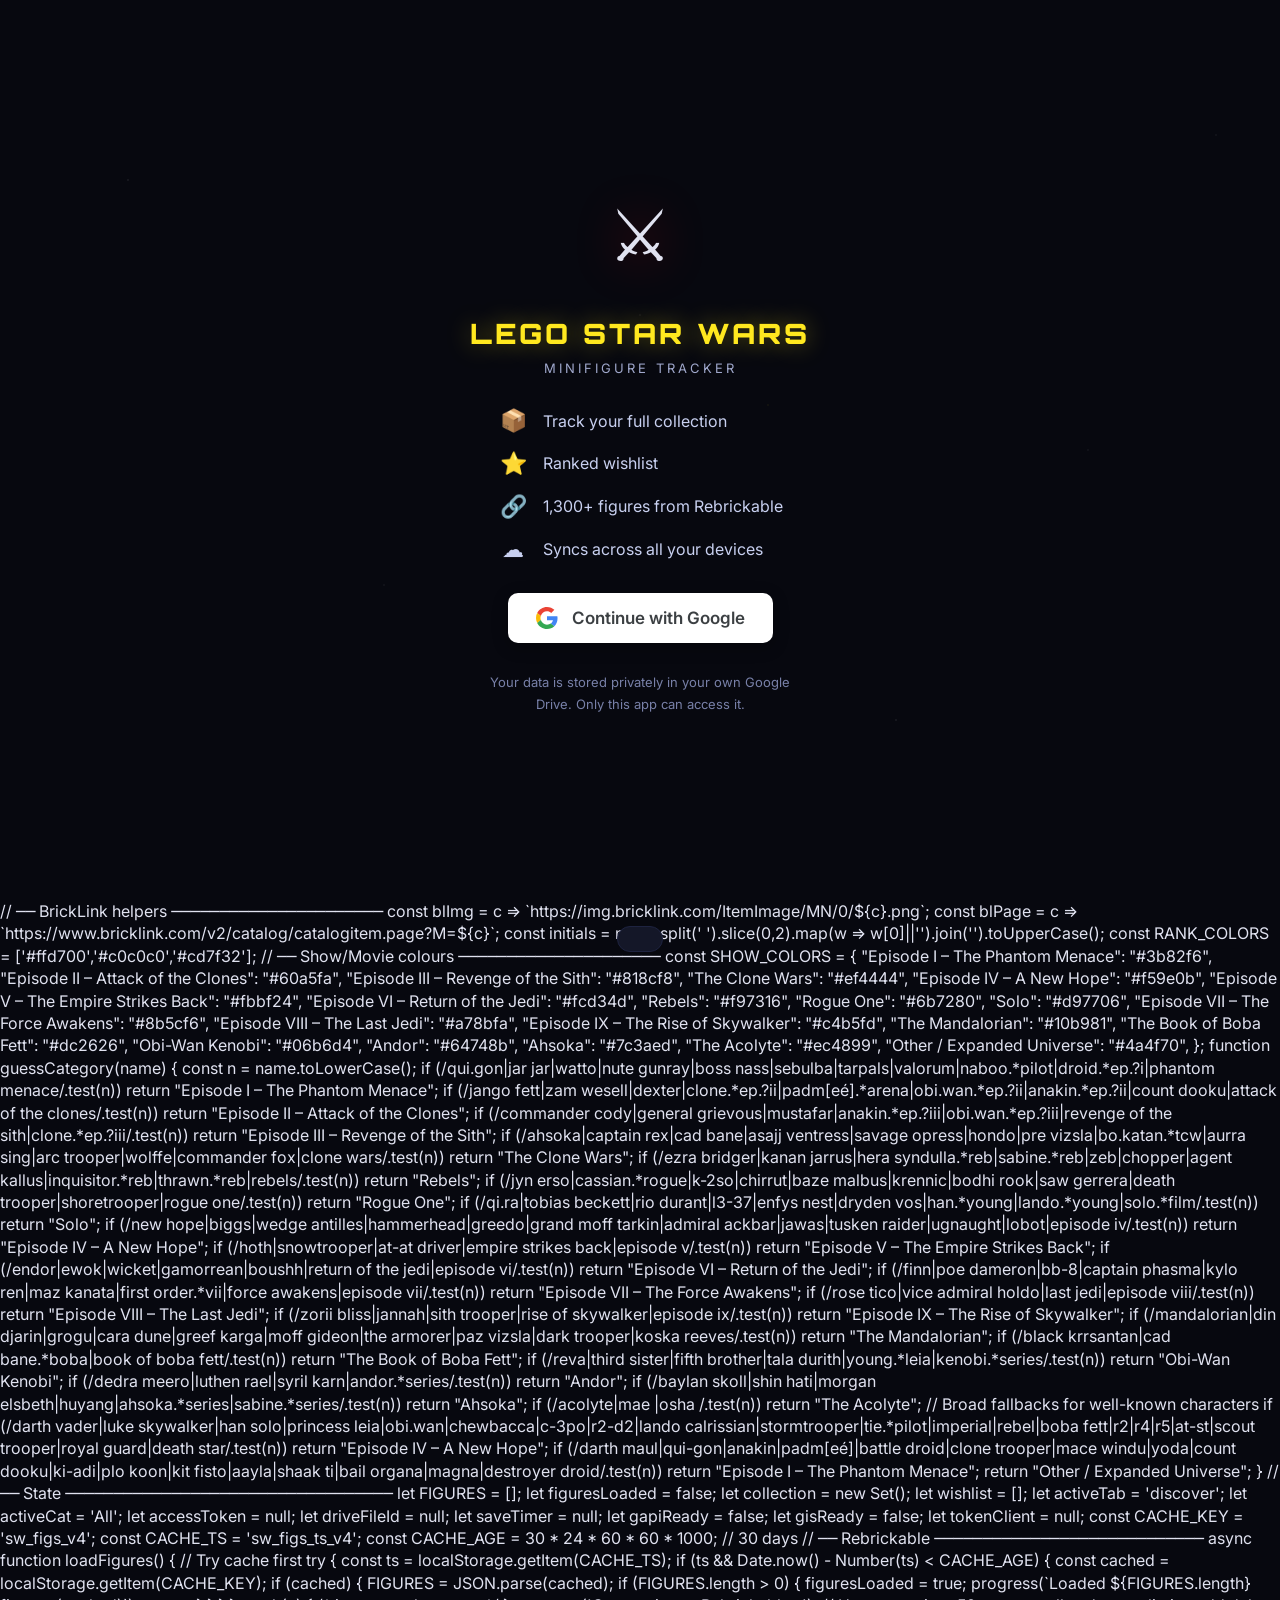
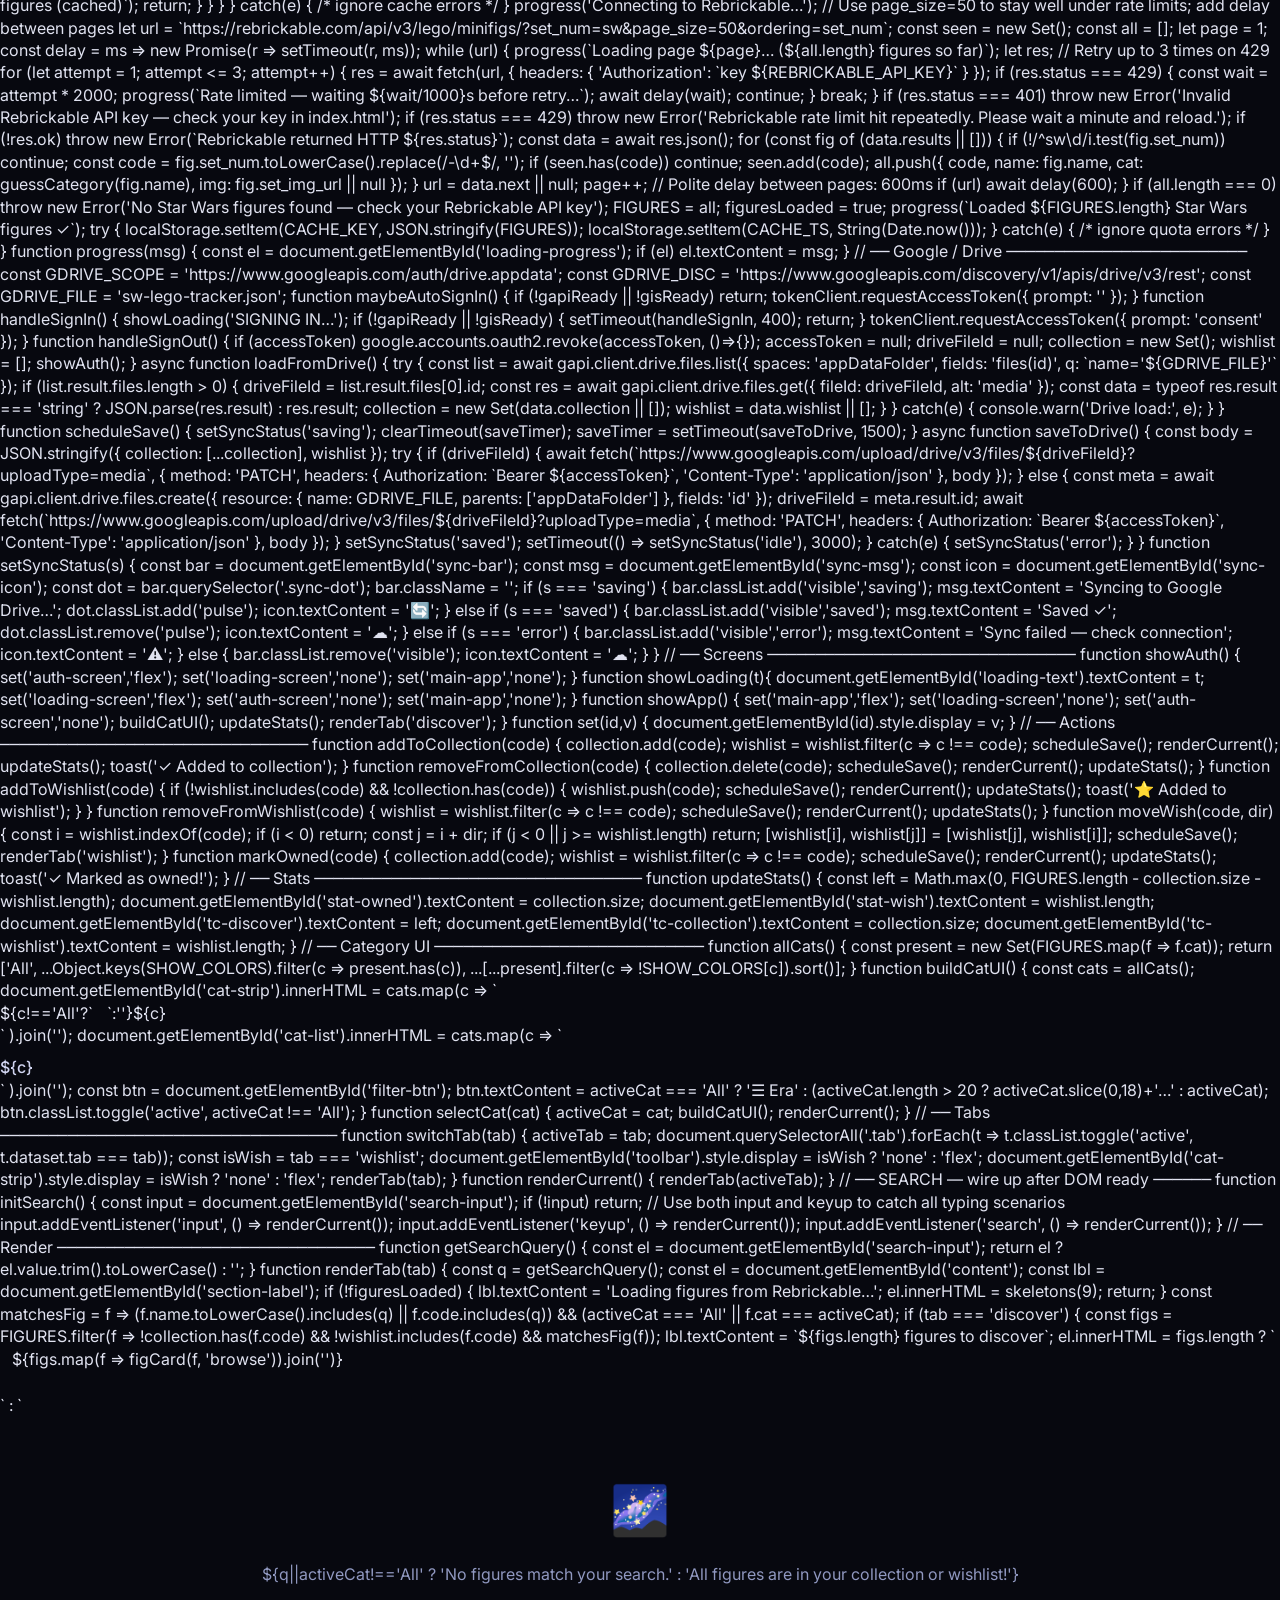
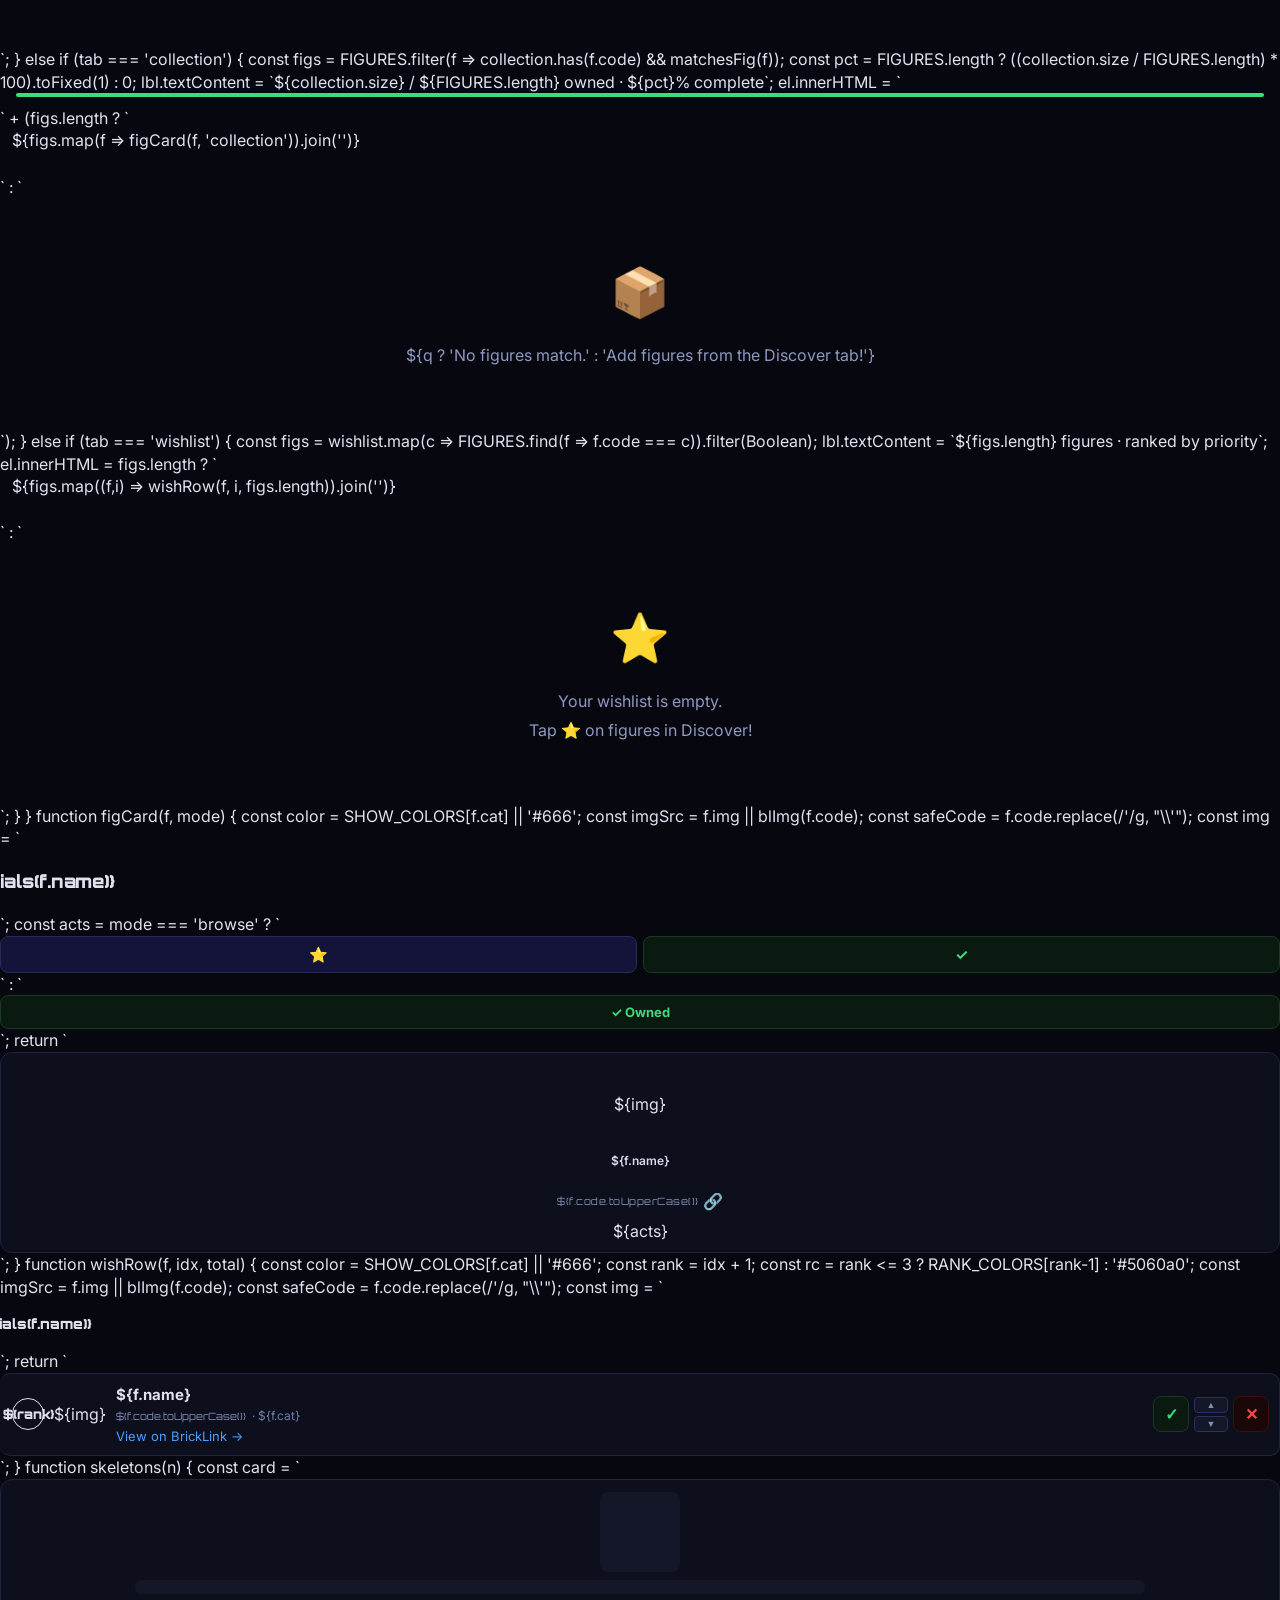
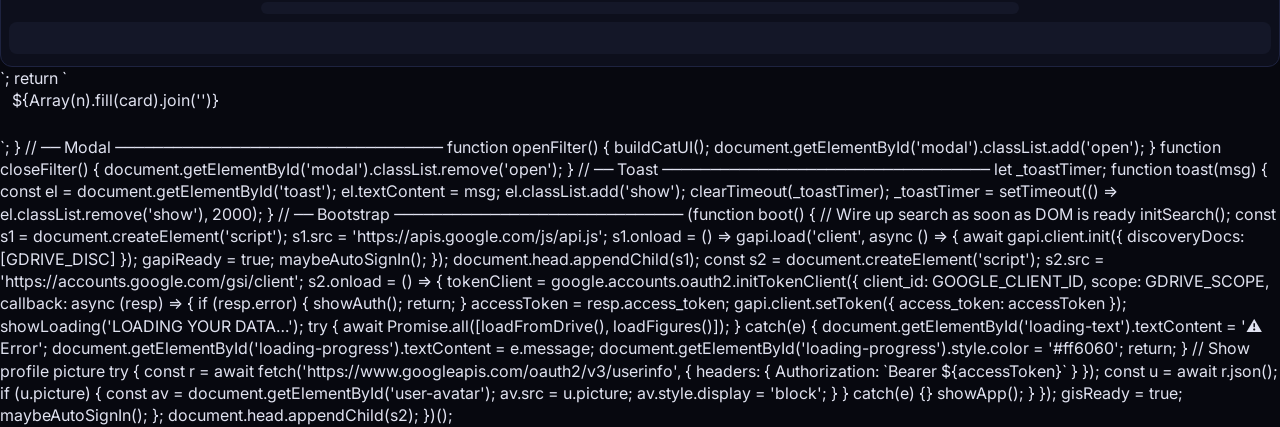
==== commit d9f033f4: "persistent login, dynamic data loading" ====
--- a/index.html
+++ b/index.html
@@ -3,7 +3,7 @@
 <head>
 <meta charset="UTF-8">
 <meta name="viewport" content="width=device-width, initial-scale=1.0">
-<title>LEGO Star Wars · Minifigure Tracker</title>
+<title>LEGO Star Wars · Minifigure Tracker v6</title>
 <link href="https://fonts.googleapis.com/css2?family=Orbitron:wght@700;900&family=Inter:wght@400;500;600;700&display=swap" rel="stylesheet">
 <style>
 /* === RESET & BASE === */
@@ -531,10 +531,519 @@
 'use strict';
 
 // ══════════════════════════════════════════
-// CONFIG — fill in your keys here
+// CONFIG
 // ══════════════════════════════════════════
 const GOOGLE_CLIENT_ID    = '1077117676417-9eb51tcdg19qfh13d98a1vtq7o68r8k3.apps.googleusercontent.com';
 const REBRICKABLE_API_KEY = '24aa9f228735a840980c9e275fa597bc';
+
+// ── BrickLink helpers ──────────────────────
+const blImg  = c => `https://img.bricklink.com/ItemImage/MN/0/${c}.png`;
+const blPage = c => `https://www.bricklink.com/v2/catalog/catalogitem.page?M=${c}`;
+const initials = n => n.split(' ').slice(0,2).map(w => w[0]||'').join('').toUpperCase();
+const RANK_COLORS = ['#ffd700','#c0c0c0','#cd7f32'];
+
+// ── Show/Movie colours ─────────────────────
+const SHOW_COLORS = {
+  "Episode I – The Phantom Menace":      "#3b82f6",
+  "Episode II – Attack of the Clones":   "#60a5fa",
+  "Episode III – Revenge of the Sith":   "#818cf8",
+  "The Clone Wars":                       "#ef4444",
+  "Episode IV – A New Hope":             "#f59e0b",
+  "Episode V – The Empire Strikes Back": "#fbbf24",
+  "Episode VI – Return of the Jedi":     "#fcd34d",
+  "Rebels":                              "#f97316",
+  "Rogue One":                           "#6b7280",
+  "Solo":                                "#d97706",
+  "Episode VII – The Force Awakens":     "#8b5cf6",
+  "Episode VIII – The Last Jedi":        "#a78bfa",
+  "Episode IX – The Rise of Skywalker":  "#c4b5fd",
+  "The Mandalorian":                     "#10b981",
+  "The Book of Boba Fett":               "#dc2626",
+  "Obi-Wan Kenobi":                      "#06b6d4",
+  "Andor":                               "#64748b",
+  "Ahsoka":                              "#7c3aed",
+  "The Acolyte":                         "#ec4899",
+  "Other / Expanded Universe":           "#4a4f70",
+};
+
+function guessCategory(name) {
+  const n = name.toLowerCase();
+  if (/qui.gon|jar jar|watto|nute gunray|boss nass|sebulba|tarpals|valorum|naboo.*pilot|phantom menace/.test(n)) return "Episode I – The Phantom Menace";
+  if (/jango fett|zam wesell|dexter|clone.*ep.?ii|padm[eé].*arena|obi.wan.*ep.?ii|anakin.*ep.?ii|count dooku|attack of the clones/.test(n)) return "Episode II – Attack of the Clones";
+  if (/commander cody|general grievous|mustafar|anakin.*ep.?iii|obi.wan.*ep.?iii|revenge of the sith|clone.*ep.?iii/.test(n)) return "Episode III – Revenge of the Sith";
+  if (/ahsoka|captain rex|cad bane|asajj ventress|savage opress|hondo|pre vizsla|bo.katan.*tcw|aurra sing|arc trooper|wolffe|commander fox|clone wars/.test(n)) return "The Clone Wars";
+  if (/ezra bridger|kanan jarrus|hera syndulla.*reb|sabine.*reb|zeb|chopper|agent kallus|inquisitor.*reb|thrawn.*reb|rebels/.test(n)) return "Rebels";
+  if (/jyn erso|cassian.*rogue|k-2so|chirrut|baze malbus|krennic|bodhi rook|saw gerrera|death trooper|shoretrooper|rogue one/.test(n)) return "Rogue One";
+  if (/qi.ra|tobias beckett|rio durant|l3-37|enfys nest|dryden vos|han.*young|lando.*young|solo.*film/.test(n)) return "Solo";
+  if (/new hope|biggs|wedge antilles|hammerhead|greedo|grand moff tarkin|admiral ackbar|jawas|tusken raider|ugnaught|lobot|episode iv/.test(n)) return "Episode IV – A New Hope";
+  if (/hoth|snowtrooper|at-at driver|empire strikes back|episode v/.test(n)) return "Episode V – The Empire Strikes Back";
+  if (/endor|ewok|wicket|gamorrean|boushh|return of the jedi|episode vi/.test(n)) return "Episode VI – Return of the Jedi";
+  if (/finn|poe dameron|bb-8|captain phasma|kylo ren|maz kanata|first order.*vii|force awakens|episode vii/.test(n)) return "Episode VII – The Force Awakens";
+  if (/rose tico|vice admiral holdo|last jedi|episode viii/.test(n)) return "Episode VIII – The Last Jedi";
+  if (/zorii bliss|jannah|sith trooper|rise of skywalker|episode ix/.test(n)) return "Episode IX – The Rise of Skywalker";
+  if (/mandalorian|din djarin|grogu|cara dune|greef karga|moff gideon|the armorer|paz vizsla|dark trooper|koska reeves/.test(n)) return "The Mandalorian";
+  if (/black krrsantan|cad bane.*boba|book of boba fett/.test(n)) return "The Book of Boba Fett";
+  if (/reva|third sister|fifth brother|tala durith|young.*leia|kenobi.*series/.test(n)) return "Obi-Wan Kenobi";
+  if (/dedra meero|luthen rael|syril karn|andor.*series/.test(n)) return "Andor";
+  if (/baylan skoll|shin hati|morgan elsbeth|huyang|ahsoka.*series|sabine.*series/.test(n)) return "Ahsoka";
+  if (/acolyte|mae |osha /.test(n)) return "The Acolyte";
+  if (/darth vader|luke skywalker|han solo|princess leia|obi.wan|chewbacca|c-3po|r2-d2|lando calrissian|stormtrooper|tie.*pilot|imperial|rebel|boba fett|r2|r4|r5|at-st|scout trooper|royal guard|death star/.test(n)) return "Episode IV – A New Hope";
+  if (/darth maul|qui-gon|anakin|padm[eé]|battle droid|clone trooper|mace windu|yoda|count dooku|ki-adi|plo koon|kit fisto|aayla|shaak ti|bail organa|magna|destroyer droid/.test(n)) return "Episode I – The Phantom Menace";
+  return "Other / Expanded Universe";
+}
+
+// ══════════════════════════════════════════
+// STATE
+// ══════════════════════════════════════════
+let FIGURES      = [];
+let figuresLoaded = false;
+let collection   = new Set();
+let wishlist     = [];
+let activeTab    = 'discover';
+let activeCat    = 'All';
+let accessToken  = null;
+let driveFileId  = null;
+let saveTimer    = null;
+let gapiReady    = false;
+let gisReady     = false;
+let tokenClient  = null;
+
+// Infinite scroll state
+let visibleCount   = 30;   // cards currently rendered
+const PAGE_SIZE    = 30;   // cards to add per scroll
+let currentFigs    = [];   // filtered list for current view
+let scrollObserver = null;
+
+// ── LocalStorage keys ──────────────────────
+const CACHE_KEY    = 'sw_figs_v4';
+const CACHE_TS     = 'sw_figs_ts_v4';
+const CACHE_AGE    = 30 * 24 * 60 * 60 * 1000;
+const TOKEN_KEY    = 'sw_access_token';
+
+// ══════════════════════════════════════════
+// TOKEN PERSISTENCE (skip login on return)
+// ══════════════════════════════════════════
+function saveToken(token) {
+  try { localStorage.setItem(TOKEN_KEY, token); } catch(e) {}
+}
+
+function loadSavedToken() {
+  try { return localStorage.getItem(TOKEN_KEY); } catch(e) {}
+  return null;
+}
+
+function clearSavedToken() {
+  try { localStorage.removeItem(TOKEN_KEY); } catch(e) {}
+}
+
+// ══════════════════════════════════════════
+// REBRICKABLE LOADER
+// ══════════════════════════════════════════
+async function loadFigures() {
+  try {
+    const ts = localStorage.getItem(CACHE_TS);
+    if (ts && Date.now() - Number(ts) < CACHE_AGE) {
+      const cached = localStorage.getItem(CACHE_KEY);
+      if (cached) {
+        FIGURES = JSON.parse(cached);
+        if (FIGURES.length > 0) { figuresLoaded = true; progress(`Loaded ${FIGURES.length} figures (cached)`); return; }
+      }
+    }
+  } catch(e) {}
+
+  progress('Connecting to Rebrickable…');
+  let url  = `https://rebrickable.com/api/v3/lego/minifigs/?set_num=sw&page_size=50&ordering=set_num`;
+  const seen = new Set(), all = [];
+  let page   = 1;
+  const delay = ms => new Promise(r => setTimeout(r, ms));
+
+  while (url) {
+    progress(`Loading page ${page}… (${all.length} figures so far)`);
+    let res;
+    for (let attempt = 1; attempt <= 3; attempt++) {
+      res = await fetch(url, { headers: { 'Authorization': `key ${REBRICKABLE_API_KEY}` } });
+      if (res.status === 429) { progress(`Rate limited — waiting ${attempt*2}s…`); await delay(attempt * 2000); continue; }
+      break;
+    }
+    if (res.status === 401) throw new Error('Invalid Rebrickable API key');
+    if (res.status === 429) throw new Error('Rate limited. Wait a minute and reload.');
+    if (!res.ok)            throw new Error(`Rebrickable HTTP ${res.status}`);
+
+    const data = await res.json();
+    for (const fig of (data.results || [])) {
+      if (!/^sw\d/i.test(fig.set_num)) continue;
+      const code = fig.set_num.toLowerCase().replace(/-\d+$/, '');
+      if (seen.has(code)) continue;
+      seen.add(code);
+      all.push({ code, name: fig.name, cat: guessCategory(fig.name), img: fig.set_img_url || null });
+    }
+    url = data.next || null;
+    page++;
+    if (url) await delay(600);
+  }
+
+  if (all.length === 0) throw new Error('No figures returned — check Rebrickable API key');
+  FIGURES = all; figuresLoaded = true;
+  progress(`Loaded ${FIGURES.length} Star Wars figures ✓`);
+  try { localStorage.setItem(CACHE_KEY, JSON.stringify(FIGURES)); localStorage.setItem(CACHE_TS, String(Date.now())); } catch(e) {}
+}
+
+function progress(msg) { const el = document.getElementById('loading-progress'); if (el) el.textContent = msg; }
+
+// ══════════════════════════════════════════
+// GOOGLE / DRIVE
+// ══════════════════════════════════════════
+const GDRIVE_SCOPE = 'https://www.googleapis.com/auth/drive.appdata';
+const GDRIVE_DISC  = 'https://www.googleapis.com/discovery/v1/apis/drive/v3/rest';
+const GDRIVE_FILE  = 'sw-lego-tracker.json';
+
+function maybeAutoSignIn() {
+  if (!gapiReady || !gisReady) return;
+  // Try saved token first — avoids showing the auth screen at all
+  const saved = loadSavedToken();
+  if (saved) {
+    accessToken = saved;
+    gapi.client.setToken({ access_token: saved });
+    showLoading('LOADING YOUR DATA…');
+    Promise.all([loadFromDrive(), loadFigures()])
+      .then(async () => {
+        await fetchUserAvatar();
+        showApp();
+      })
+      .catch(e => {
+        // Saved token may have expired — clear it and show login
+        clearSavedToken();
+        showAuth();
+      });
+  } else {
+    // Silent token refresh (no popup) — works if already consented before
+    tokenClient.requestAccessToken({ prompt: '' });
+  }
+}
+
+function handleSignIn() {
+  showLoading('SIGNING IN…');
+  if (!gapiReady || !gisReady) { setTimeout(handleSignIn, 400); return; }
+  tokenClient.requestAccessToken({ prompt: 'consent' });
+}
+
+function handleSignOut() {
+  clearSavedToken();
+  if (accessToken) google.accounts.oauth2.revoke(accessToken, ()=>{});
+  accessToken = null; driveFileId = null;
+  collection = new Set(); wishlist = [];
+  showAuth();
+}
+
+async function fetchUserAvatar() {
+  try {
+    const r = await fetch('https://www.googleapis.com/oauth2/v3/userinfo', { headers: { Authorization: `Bearer ${accessToken}` } });
+    const u = await r.json();
+    if (u.picture) { const av = document.getElementById('user-avatar'); av.src = u.picture; av.style.display = 'block'; }
+  } catch(e) {}
+}
+
+async function loadFromDrive() {
+  try {
+    const list = await gapi.client.drive.files.list({ spaces: 'appDataFolder', fields: 'files(id)', q: `name='${GDRIVE_FILE}'` });
+    if (list.result.files.length > 0) {
+      driveFileId = list.result.files[0].id;
+      const res  = await gapi.client.drive.files.get({ fileId: driveFileId, alt: 'media' });
+      const data = typeof res.result === 'string' ? JSON.parse(res.result) : res.result;
+      collection = new Set(data.collection || []);
+      wishlist   = data.wishlist || [];
+    }
+  } catch(e) { console.warn('Drive load:', e); }
+}
+
+function scheduleSave() {
+  setSyncStatus('saving'); clearTimeout(saveTimer);
+  saveTimer = setTimeout(saveToDrive, 1500);
+}
+
+async function saveToDrive() {
+  const body = JSON.stringify({ collection: [...collection], wishlist });
+  try {
+    if (driveFileId) {
+      await fetch(`https://www.googleapis.com/upload/drive/v3/files/${driveFileId}?uploadType=media`,
+        { method: 'PATCH', headers: { Authorization: `Bearer ${accessToken}`, 'Content-Type': 'application/json' }, body });
+    } else {
+      const meta = await gapi.client.drive.files.create({ resource: { name: GDRIVE_FILE, parents: ['appDataFolder'] }, fields: 'id' });
+      driveFileId = meta.result.id;
+      await fetch(`https://www.googleapis.com/upload/drive/v3/files/${driveFileId}?uploadType=media`,
+        { method: 'PATCH', headers: { Authorization: `Bearer ${accessToken}`, 'Content-Type': 'application/json' }, body });
+    }
+    setSyncStatus('saved'); setTimeout(() => setSyncStatus('idle'), 3000);
+  } catch(e) { setSyncStatus('error'); }
+}
+
+function setSyncStatus(s) {
+  const bar = document.getElementById('sync-bar'), msg = document.getElementById('sync-msg'),
+        icon = document.getElementById('sync-icon'), dot = bar.querySelector('.sync-dot');
+  bar.className = '';
+  if      (s==='saving') { bar.classList.add('visible','saving'); msg.textContent='Syncing to Google Drive…'; dot.classList.add('pulse'); icon.textContent='🔄'; }
+  else if (s==='saved')  { bar.classList.add('visible','saved');  msg.textContent='Saved ✓'; dot.classList.remove('pulse'); icon.textContent='☁️'; }
+  else if (s==='error')  { bar.classList.add('visible','error');  msg.textContent='Sync failed'; icon.textContent='⚠️'; }
+  else                   { bar.classList.remove('visible'); icon.textContent='☁️'; }
+}
+
+// ══════════════════════════════════════════
+// SCREENS
+// ══════════════════════════════════════════
+function showAuth()     { set('auth-screen','flex'); set('loading-screen','none'); set('main-app','none'); }
+function showLoading(t) { document.getElementById('loading-text').textContent=t; set('loading-screen','flex'); set('auth-screen','none'); set('main-app','none'); }
+function showApp()      { set('main-app','flex'); set('loading-screen','none'); set('auth-screen','none'); buildCatUI(); updateStats(); renderTab('discover'); }
+function set(id,v)      { document.getElementById(id).style.display=v; }
+
+// ══════════════════════════════════════════
+// ACTIONS
+// ══════════════════════════════════════════
+function addToCollection(code) { collection.add(code); wishlist=wishlist.filter(c=>c!==code); scheduleSave(); renderCurrent(); updateStats(); toast('✓ Added to collection'); }
+function removeFromCollection(code) { collection.delete(code); scheduleSave(); renderCurrent(); updateStats(); }
+function addToWishlist(code) { if(!wishlist.includes(code)&&!collection.has(code)){ wishlist.push(code); scheduleSave(); renderCurrent(); updateStats(); toast('⭐ Added to wishlist'); } }
+function removeFromWishlist(code) { wishlist=wishlist.filter(c=>c!==code); scheduleSave(); renderCurrent(); updateStats(); }
+function moveWish(code,dir) { const i=wishlist.indexOf(code); if(i<0)return; const j=i+dir; if(j<0||j>=wishlist.length)return; [wishlist[i],wishlist[j]]=[wishlist[j],wishlist[i]]; scheduleSave(); renderTab('wishlist'); }
+function markOwned(code) { collection.add(code); wishlist=wishlist.filter(c=>c!==code); scheduleSave(); renderCurrent(); updateStats(); toast('✓ Marked as owned!'); }
+
+// ══════════════════════════════════════════
+// STATS
+// ══════════════════════════════════════════
+function updateStats() {
+  const left = Math.max(0, FIGURES.length - collection.size - wishlist.length);
+  document.getElementById('stat-owned').textContent    = collection.size;
+  document.getElementById('stat-wish').textContent     = wishlist.length;
+  document.getElementById('tc-discover').textContent   = left;
+  document.getElementById('tc-collection').textContent = collection.size;
+  document.getElementById('tc-wishlist').textContent   = wishlist.length;
+}
+
+// ══════════════════════════════════════════
+// CATEGORY UI
+// ══════════════════════════════════════════
+function allCats() {
+  const present = new Set(FIGURES.map(f=>f.cat));
+  return ['All', ...Object.keys(SHOW_COLORS).filter(c=>present.has(c)), ...[...present].filter(c=>!SHOW_COLORS[c]).sort()];
+}
+
+function buildCatUI() {
+  const cats = allCats();
+  document.getElementById('cat-strip').innerHTML = cats.map(c =>
+    `<div class="cat-chip${activeCat===c?' active':''}" onclick="selectCat(${JSON.stringify(c)})">
+      ${c!=='All'?`<span style="display:inline-block;width:8px;height:8px;border-radius:50%;background:${SHOW_COLORS[c]||'#666'};margin-right:6px;vertical-align:middle"></span>`:''}${c}
+    </div>`).join('');
+  document.getElementById('cat-list').innerHTML = cats.map(c =>
+    `<div class="cat-option${activeCat===c?' active':''}" onclick="selectCat(${JSON.stringify(c)});closeFilter()">
+      <div class="cat-dot" style="background:${c!=='All'?(SHOW_COLORS[c]||'#666'):'transparent'}"></div>
+      <span class="cat-label">${c}</span>
+    </div>`).join('');
+  const btn = document.getElementById('filter-btn');
+  btn.textContent = activeCat==='All' ? '☰ Era' : (activeCat.length>20 ? activeCat.slice(0,18)+'…' : activeCat);
+  btn.classList.toggle('active', activeCat!=='All');
+}
+
+function selectCat(cat) { activeCat=cat; buildCatUI(); renderCurrent(); }
+
+// ══════════════════════════════════════════
+// TABS
+// ══════════════════════════════════════════
+function switchTab(tab) {
+  activeTab=tab;
+  document.querySelectorAll('.tab').forEach(t=>t.classList.toggle('active',t.dataset.tab===tab));
+  const isWish = tab==='wishlist';
+  document.getElementById('toolbar').style.display   = isWish ? 'none' : 'flex';
+  document.getElementById('cat-strip').style.display = isWish ? 'none' : 'flex';
+  renderTab(tab);
+}
+function renderCurrent() { renderTab(activeTab); }
+
+// ── Search wiring ──────────────────────────
+function initSearch() {
+  const input = document.getElementById('search-input');
+  if (!input) return;
+  input.addEventListener('input',  () => renderCurrent());
+  input.addEventListener('keyup',  () => renderCurrent());
+  input.addEventListener('search', () => renderCurrent());
+}
+
+function getQ() { const el=document.getElementById('search-input'); return el?el.value.trim().toLowerCase():''; }
+
+// ══════════════════════════════════════════
+// INFINITE SCROLL
+// ══════════════════════════════════════════
+function setupScrollObserver() {
+  if (scrollObserver) scrollObserver.disconnect();
+  const sentinel = document.getElementById('scroll-sentinel');
+  if (!sentinel) return;
+  scrollObserver = new IntersectionObserver(entries => {
+    if (entries[0].isIntersecting && visibleCount < currentFigs.length) {
+      visibleCount += PAGE_SIZE;
+      appendMoreCards();
+    }
+  }, { rootMargin: '200px' });
+  scrollObserver.observe(sentinel);
+}
+
+function appendMoreCards() {
+  const grid = document.getElementById('fig-grid');
+  if (!grid) return;
+  const slice = currentFigs.slice(grid.children.length, visibleCount);
+  const mode  = activeTab === 'collection' ? 'collection' : 'browse';
+  grid.insertAdjacentHTML('beforeend', slice.map(f => figCard(f, mode)).join(''));
+}
+
+// ══════════════════════════════════════════
+// RENDER
+// ══════════════════════════════════════════
+function renderTab(tab) {
+  const q   = getQ();
+  const el  = document.getElementById('content');
+  const lbl = document.getElementById('section-label');
+  if (scrollObserver) scrollObserver.disconnect();
+
+  if (!figuresLoaded) {
+    lbl.textContent = 'Loading figures from Rebrickable…';
+    el.innerHTML = skeletons(9);
+    return;
+  }
+
+  const matches = f => (f.name.toLowerCase().includes(q) || f.code.includes(q)) && (activeCat==='All' || f.cat===activeCat);
+
+  if (tab === 'discover') {
+    currentFigs  = FIGURES.filter(f => !collection.has(f.code) && !wishlist.includes(f.code) && matches(f));
+    visibleCount = PAGE_SIZE;
+    lbl.textContent = `${currentFigs.length} figures to discover`;
+    if (!currentFigs.length) {
+      el.innerHTML = `<div class="empty"><div class="empty-icon">🌌</div><div class="empty-text">${q||activeCat!=='All'?'No figures match your search.':'All figures are owned or wishlisted!'}</div></div>`;
+      return;
+    }
+    el.innerHTML = `<div class="figure-grid" id="fig-grid"></div><div id="scroll-sentinel" style="height:1px"></div>`;
+    appendMoreCards();
+    setupScrollObserver();
+
+  } else if (tab === 'collection') {
+    currentFigs  = FIGURES.filter(f => collection.has(f.code) && matches(f));
+    visibleCount = PAGE_SIZE;
+    const pct    = FIGURES.length ? ((collection.size/FIGURES.length)*100).toFixed(1) : 0;
+    lbl.textContent = `${collection.size} / ${FIGURES.length} owned · ${pct}% complete`;
+    el.innerHTML =
+      `<div class="progress-wrap"><div class="progress-bg"><div class="progress-fill" style="width:${pct}%"></div></div></div>` +
+      (currentFigs.length
+        ? `<div class="figure-grid" id="fig-grid"></div><div id="scroll-sentinel" style="height:1px"></div>`
+        : `<div class="empty"><div class="empty-icon">📦</div><div class="empty-text">${q?'No figures match.':'Add figures from the Discover tab!'}</div></div>`);
+    if (currentFigs.length) { appendMoreCards(); setupScrollObserver(); }
+
+  } else if (tab === 'wishlist') {
+    const figs = wishlist.map(c=>FIGURES.find(f=>f.code===c)).filter(Boolean);
+    lbl.textContent = `${figs.length} figures · ranked by priority`;
+    el.innerHTML = figs.length
+      ? `<div class="wishlist-list">${figs.map((f,i)=>wishRow(f,i,figs.length)).join('')}</div>`
+      : `<div class="empty"><div class="empty-icon">⭐</div><div class="empty-text">Your wishlist is empty.<br>Tap ⭐ on figures in Discover!</div></div>`;
+  }
+}
+
+// ══════════════════════════════════════════
+// CARD TEMPLATES
+// ══════════════════════════════════════════
+function figCard(f, mode) {
+  const color = SHOW_COLORS[f.cat]||'#666';
+  const src   = f.img || blImg(f.code);
+  const sc    = f.code.replace(/'/g,"\\'");
+  const img   = `<img class="fig-img" src="${src}" alt="" loading="lazy"
+    onerror="if(!this.dataset.b){this.dataset.b=1;this.src='${blImg(f.code)}'}else{this.style.display='none';this.nextElementSibling.style.display='flex'}">
+    <div class="fig-fallback" style="display:none;--cat-color:${color}">${initials(f.name)}</div>`;
+  const acts = mode==='browse'
+    ? `<div class="fig-actions"><button class="fig-btn fig-btn-wish" onclick="addToWishlist('${sc}')">⭐</button><button class="fig-btn fig-btn-own" onclick="addToCollection('${sc}')">✓</button></div>`
+    : `<button class="fig-btn-full" onclick="removeFromCollection('${sc}')">✓ Owned</button>`;
+  return `<div class="figure-card" style="--cat-color:${color}"><div class="fig-img-wrap">${img}</div>
+    <div class="fig-name">${f.name}</div>
+    <a class="fig-code-link" href="${blPage(f.code)}" target="_blank" rel="noopener"><span class="fig-code">${f.code.toUpperCase()}</span> <span>🔗</span></a>
+    ${acts}</div>`;
+}
+
+function wishRow(f, idx, total) {
+  const color = SHOW_COLORS[f.cat]||'#666', rank=idx+1, rc=rank<=3?RANK_COLORS[rank-1]:'#5060a0';
+  const src   = f.img || blImg(f.code);
+  const sc    = f.code.replace(/'/g,"\\'");
+  const img   = `<img class="wish-img" src="${src}" alt="" loading="lazy"
+    onerror="if(!this.dataset.b){this.dataset.b=1;this.src='${blImg(f.code)}'}else{this.style.display='none';this.nextElementSibling.style.display='flex'}">
+    <div class="wish-fallback" style="display:none;--cat-color:${color}">${initials(f.name)}</div>`;
+  return `<div class="wish-row" style="--cat-color:${color}">
+    <div class="wish-rank" style="border-color:${rc};background:${rc}20;color:${rc}">${rank}</div>
+    ${img}
+    <div class="wish-info">
+      <div class="wish-name">${f.name}</div>
+      <div class="wish-meta"><span class="wish-code">${f.code.toUpperCase()}</span><span class="wish-cat"> · ${f.cat}</span></div>
+      <a class="wish-bl" href="${blPage(f.code)}" target="_blank" rel="noopener">View on BrickLink →</a>
+    </div>
+    <div class="wish-controls">
+      <button class="wc-btn wc-own" onclick="markOwned('${sc}')" title="Mark as owned">✓</button>
+      <div class="wc-arrows">
+        <button class="wc-arrow" onclick="moveWish('${sc}',-1)" ${idx===0?'disabled':''}>▲</button>
+        <button class="wc-arrow" onclick="moveWish('${sc}',1)"  ${idx===total-1?'disabled':''}>▼</button>
+      </div>
+      <button class="wc-btn wc-remove" onclick="removeFromWishlist('${sc}')" title="Remove">✕</button>
+    </div></div>`;
+}
+
+function skeletons(n) {
+  const c=`<div class="skeleton-card"><div class="skel" style="width:80px;height:80px;border-radius:8px"></div><div class="skel" style="width:80%;height:14px"></div><div class="skel" style="width:60%;height:12px"></div><div class="skel" style="width:100%;height:32px;border-radius:8px"></div></div>`;
+  return `<div class="skeleton-grid">${Array(n).fill(c).join('')}</div>`;
+}
+
+// ══════════════════════════════════════════
+// MODAL & TOAST
+// ══════════════════════════════════════════
+function openFilter()  { buildCatUI(); document.getElementById('modal').classList.add('open'); }
+function closeFilter() { document.getElementById('modal').classList.remove('open'); }
+
+let _tt;
+function toast(msg) { const el=document.getElementById('toast'); el.textContent=msg; el.classList.add('show'); clearTimeout(_tt); _tt=setTimeout(()=>el.classList.remove('show'),2000); }
+
+// ══════════════════════════════════════════
+// BOOTSTRAP
+// ══════════════════════════════════════════
+(function boot() {
+  initSearch();
+
+  const s1 = document.createElement('script');
+  s1.src = 'https://apis.google.com/js/api.js';
+  s1.onload = () => gapi.load('client', async () => {
+    await gapi.client.init({ discoveryDocs: [GDRIVE_DISC] });
+    gapiReady = true;
+    maybeAutoSignIn();
+  });
+  document.head.appendChild(s1);
+
+  const s2 = document.createElement('script');
+  s2.src = 'https://accounts.google.com/gsi/client';
+  s2.onload = () => {
+    tokenClient = google.accounts.oauth2.initTokenClient({
+      client_id: GOOGLE_CLIENT_ID,
+      scope: GDRIVE_SCOPE,
+      callback: async (resp) => {
+        if (resp.error) { showAuth(); return; }
+        accessToken = resp.access_token;
+        saveToken(accessToken);                          // ← persist for next visit
+        gapi.client.setToken({ access_token: accessToken });
+        showLoading('LOADING YOUR DATA…');
+        try {
+          await Promise.all([loadFromDrive(), loadFigures()]);
+        } catch(e) {
+          document.getElementById('loading-text').textContent    = '⚠️ Error';
+          document.getElementById('loading-progress').textContent = e.message;
+          document.getElementById('loading-progress').style.color = '#ff6060';
+          return;
+        }
+        await fetchUserAvatar();
+        showApp();
+      }
+    });
+    gisReady = true;
+    maybeAutoSignIn();
+  };
+  document.head.appendChild(s2);
+})();
+</script>
 
 // ── BrickLink helpers ──────────────────────
 const blImg  = c => `https://img.bricklink.com/ItemImage/MN/0/${c}.png`;
@@ -609,7 +1118,7 @@
 
 const CACHE_KEY = 'sw_figs_v4';
 const CACHE_TS  = 'sw_figs_ts_v4';
-const CACHE_AGE = 7 * 24 * 60 * 60 * 1000; // 7 days
+const CACHE_AGE = 30 * 24 * 60 * 60 * 1000; // 30 days
 
 // ── Rebrickable ────────────────────────────
 async function loadFigures() {
@@ -630,23 +1139,38 @@
   } catch(e) { /* ignore cache errors */ }
 
   progress('Connecting to Rebrickable…');
-  let url = `https://rebrickable.com/api/v3/lego/minifigs/?set_num=sw&page_size=100&ordering=set_num`;
+  // Use page_size=50 to stay well under rate limits; add delay between pages
+  let url = `https://rebrickable.com/api/v3/lego/minifigs/?set_num=sw&page_size=50&ordering=set_num`;
   const seen = new Set();
   const all  = [];
   let page   = 1;
+  const delay = ms => new Promise(r => setTimeout(r, ms));
 
   while (url) {
     progress(`Loading page ${page}… (${all.length} figures so far)`);
-    const res = await fetch(url, {
-      headers: { 'Authorization': `key ${REBRICKABLE_API_KEY}` }
-    });
+
+    let res;
+    // Retry up to 3 times on 429
+    for (let attempt = 1; attempt <= 3; attempt++) {
+      res = await fetch(url, {
+        headers: { 'Authorization': `key ${REBRICKABLE_API_KEY}` }
+      });
+      if (res.status === 429) {
+        const wait = attempt * 2000;
+        progress(`Rate limited — waiting ${wait/1000}s before retry…`);
+        await delay(wait);
+        continue;
+      }
+      break;
+    }
+
     if (res.status === 401) throw new Error('Invalid Rebrickable API key — check your key in index.html');
+    if (res.status === 429) throw new Error('Rebrickable rate limit hit repeatedly. Please wait a minute and reload.');
     if (!res.ok)            throw new Error(`Rebrickable returned HTTP ${res.status}`);
 
     const data = await res.json();
     for (const fig of (data.results || [])) {
       if (!/^sw\d/i.test(fig.set_num)) continue;
-      // Strip variant suffix e.g. sw0001-1 → sw0001
       const code = fig.set_num.toLowerCase().replace(/-\d+$/, '');
       if (seen.has(code)) continue;
       seen.add(code);
@@ -654,6 +1178,8 @@
     }
     url = data.next || null;
     page++;
+    // Polite delay between pages: 600ms
+    if (url) await delay(600);
   }
 
   if (all.length === 0) throw new Error('No Star Wars figures found — check your Rebrickable API key');
@@ -1021,4 +1547,4 @@
 })();
 </script>
 </body>
-</html>+</html>
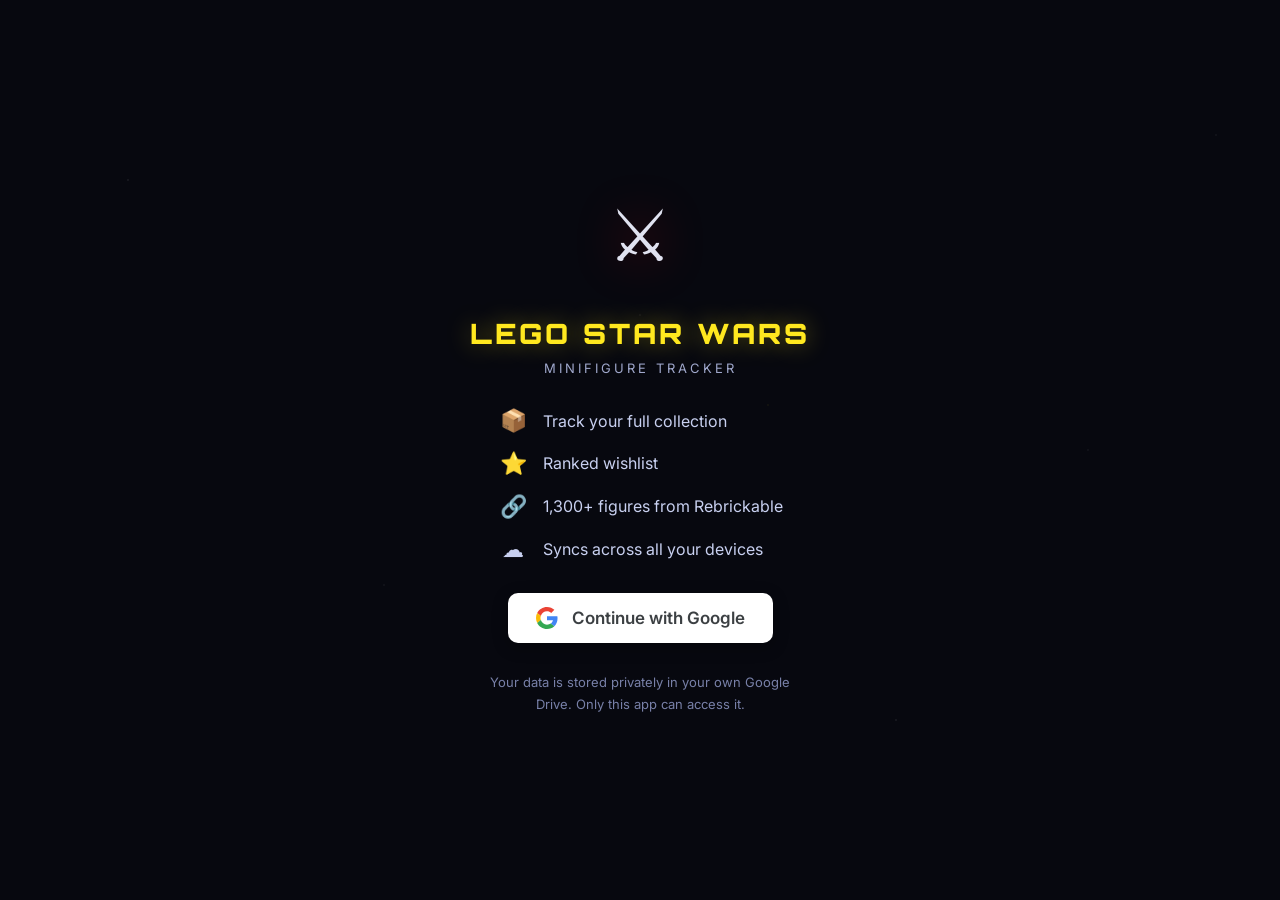
==== commit e2e6802a: "proper api use" ====
--- a/index.html
+++ b/index.html
@@ -3,7 +3,7 @@
 <head>
 <meta charset="UTF-8">
 <meta name="viewport" content="width=device-width, initial-scale=1.0">
-<title>LEGO Star Wars · Minifigure Tracker v6</title>
+<title>LEGO Star Wars · Minifigure Tracker v8</title>
 <link href="https://fonts.googleapis.com/css2?family=Orbitron:wght@700;900&family=Inter:wght@400;500;600;700&display=swap" rel="stylesheet">
 <style>
 /* === RESET & BASE === */
@@ -530,19 +530,15 @@
 <script>
 'use strict';
 
-// ══════════════════════════════════════════
-// CONFIG
-// ══════════════════════════════════════════
 const GOOGLE_CLIENT_ID    = '1077117676417-9eb51tcdg19qfh13d98a1vtq7o68r8k3.apps.googleusercontent.com';
 const REBRICKABLE_API_KEY = '24aa9f228735a840980c9e275fa597bc';
 
 // ── BrickLink helpers ──────────────────────
 const blImg  = c => `https://img.bricklink.com/ItemImage/MN/0/${c}.png`;
 const blPage = c => `https://www.bricklink.com/v2/catalog/catalogitem.page?M=${c}`;
-const initials = n => n.split(' ').slice(0,2).map(w => w[0]||'').join('').toUpperCase();
+const initials = n => n.split(' ').slice(0,2).map(w=>w[0]||'').join('').toUpperCase();
 const RANK_COLORS = ['#ffd700','#c0c0c0','#cd7f32'];
 
-// ── Show/Movie colours ─────────────────────
 const SHOW_COLORS = {
   "Episode I – The Phantom Menace":      "#3b82f6",
   "Episode II – Attack of the Clones":   "#60a5fa",
@@ -569,105 +565,153 @@
 function guessCategory(name) {
   const n = name.toLowerCase();
   if (/qui.gon|jar jar|watto|nute gunray|boss nass|sebulba|tarpals|valorum|naboo.*pilot|phantom menace/.test(n)) return "Episode I – The Phantom Menace";
-  if (/jango fett|zam wesell|dexter|clone.*ep.?ii|padm[eé].*arena|obi.wan.*ep.?ii|anakin.*ep.?ii|count dooku|attack of the clones/.test(n)) return "Episode II – Attack of the Clones";
-  if (/commander cody|general grievous|mustafar|anakin.*ep.?iii|obi.wan.*ep.?iii|revenge of the sith|clone.*ep.?iii/.test(n)) return "Episode III – Revenge of the Sith";
-  if (/ahsoka|captain rex|cad bane|asajj ventress|savage opress|hondo|pre vizsla|bo.katan.*tcw|aurra sing|arc trooper|wolffe|commander fox|clone wars/.test(n)) return "The Clone Wars";
-  if (/ezra bridger|kanan jarrus|hera syndulla.*reb|sabine.*reb|zeb|chopper|agent kallus|inquisitor.*reb|thrawn.*reb|rebels/.test(n)) return "Rebels";
-  if (/jyn erso|cassian.*rogue|k-2so|chirrut|baze malbus|krennic|bodhi rook|saw gerrera|death trooper|shoretrooper|rogue one/.test(n)) return "Rogue One";
+  if (/jango fett|zam wesell|dexter jettster|clone.*ep.?ii|padm[eé].*arena|count dooku|attack of the clones/.test(n)) return "Episode II – Attack of the Clones";
+  if (/commander cody|general grievous|mustafar|revenge of the sith|clone.*ep.?iii/.test(n)) return "Episode III – Revenge of the Sith";
+  if (/ahsoka tano|captain rex|cad bane|asajj ventress|savage opress|hondo|pre vizsla|bo.katan.*tcw|aurra sing|arc trooper|wolffe|commander fox|clone wars/.test(n)) return "The Clone Wars";
+  if (/ezra bridger|kanan jarrus|hera syndulla|sabine wren|garazeb|chopper|agent kallus|grand inquisitor|thrawn|rebels/.test(n)) return "Rebels";
+  if (/jyn erso|cassian andor|k-2so|chirrut|baze malbus|krennic|bodhi rook|saw gerrera|death trooper|shoretrooper|rogue one/.test(n)) return "Rogue One";
   if (/qi.ra|tobias beckett|rio durant|l3-37|enfys nest|dryden vos|han.*young|lando.*young|solo.*film/.test(n)) return "Solo";
-  if (/new hope|biggs|wedge antilles|hammerhead|greedo|grand moff tarkin|admiral ackbar|jawas|tusken raider|ugnaught|lobot|episode iv/.test(n)) return "Episode IV – A New Hope";
+  if (/episode iv|a new hope|biggs|wedge antilles|hammerhead|greedo|grand moff tarkin|admiral ackbar|jawa|tusken raider|ugnaught|lobot/.test(n)) return "Episode IV – A New Hope";
   if (/hoth|snowtrooper|at-at driver|empire strikes back|episode v/.test(n)) return "Episode V – The Empire Strikes Back";
   if (/endor|ewok|wicket|gamorrean|boushh|return of the jedi|episode vi/.test(n)) return "Episode VI – Return of the Jedi";
-  if (/finn|poe dameron|bb-8|captain phasma|kylo ren|maz kanata|first order.*vii|force awakens|episode vii/.test(n)) return "Episode VII – The Force Awakens";
-  if (/rose tico|vice admiral holdo|last jedi|episode viii/.test(n)) return "Episode VIII – The Last Jedi";
+  if (/finn|poe dameron|bb-8|captain phasma|kylo ren|maz kanata|force awakens|episode vii/.test(n)) return "Episode VII – The Force Awakens";
+  if (/rose tico|holdo|last jedi|episode viii/.test(n)) return "Episode VIII – The Last Jedi";
   if (/zorii bliss|jannah|sith trooper|rise of skywalker|episode ix/.test(n)) return "Episode IX – The Rise of Skywalker";
   if (/mandalorian|din djarin|grogu|cara dune|greef karga|moff gideon|the armorer|paz vizsla|dark trooper|koska reeves/.test(n)) return "The Mandalorian";
-  if (/black krrsantan|cad bane.*boba|book of boba fett/.test(n)) return "The Book of Boba Fett";
-  if (/reva|third sister|fifth brother|tala durith|young.*leia|kenobi.*series/.test(n)) return "Obi-Wan Kenobi";
+  if (/black krrsantan|boba fett.*series|book of boba/.test(n)) return "The Book of Boba Fett";
+  if (/reva|third sister|fifth brother|tala durith|obi.wan.*series|kenobi.*series/.test(n)) return "Obi-Wan Kenobi";
   if (/dedra meero|luthen rael|syril karn|andor.*series/.test(n)) return "Andor";
-  if (/baylan skoll|shin hati|morgan elsbeth|huyang|ahsoka.*series|sabine.*series/.test(n)) return "Ahsoka";
-  if (/acolyte|mae |osha /.test(n)) return "The Acolyte";
-  if (/darth vader|luke skywalker|han solo|princess leia|obi.wan|chewbacca|c-3po|r2-d2|lando calrissian|stormtrooper|tie.*pilot|imperial|rebel|boba fett|r2|r4|r5|at-st|scout trooper|royal guard|death star/.test(n)) return "Episode IV – A New Hope";
-  if (/darth maul|qui-gon|anakin|padm[eé]|battle droid|clone trooper|mace windu|yoda|count dooku|ki-adi|plo koon|kit fisto|aayla|shaak ti|bail organa|magna|destroyer droid/.test(n)) return "Episode I – The Phantom Menace";
+  if (/baylan skoll|shin hati|morgan elsbeth|huyang|ahsoka.*series/.test(n)) return "Ahsoka";
+  if (/the acolyte|mae |osha /.test(n)) return "The Acolyte";
+  // Broad fallbacks for iconic characters that span eras
+  if (/darth vader|luke skywalker|han solo|princess leia|obi.wan|chewbacca|c-3po|r2-d2|lando calrissian|stormtrooper|tie.*pilot|boba fett|imperial|rebel|death star|at-st|scout trooper|royal guard/.test(n)) return "Episode IV – A New Hope";
+  if (/darth maul|anakin|padm[eé]|battle droid|clone trooper|mace windu|yoda|ki-adi|plo koon|kit fisto|aayla|shaak ti|destroyer droid/.test(n)) return "Episode I – The Phantom Menace";
   return "Other / Expanded Universe";
 }
 
 // ══════════════════════════════════════════
 // STATE
 // ══════════════════════════════════════════
-let FIGURES      = [];
+let FIGURES       = [];
 let figuresLoaded = false;
-let collection   = new Set();
-let wishlist     = [];
-let activeTab    = 'discover';
-let activeCat    = 'All';
-let accessToken  = null;
-let driveFileId  = null;
-let saveTimer    = null;
-let gapiReady    = false;
-let gisReady     = false;
-let tokenClient  = null;
-
-// Infinite scroll state
-let visibleCount   = 30;   // cards currently rendered
-const PAGE_SIZE    = 30;   // cards to add per scroll
-let currentFigs    = [];   // filtered list for current view
+let collection    = new Set();
+let wishlist      = [];
+let wishSet       = new Set(); // O(1) wishlist lookup during render
+let activeTab     = 'discover';
+let activeCat     = 'All';
+let accessToken   = null;
+let driveFileId   = null;
+let saveTimer     = null;
+let gapiReady     = false;
+let gisReady      = false;
+let tokenClient   = null;
+
+// Infinite scroll
+let visibleCount   = 30;
+const PAGE_SIZE    = 30;
+let currentFigs    = [];
 let scrollObserver = null;
 
-// ── LocalStorage keys ──────────────────────
-const CACHE_KEY    = 'sw_figs_v4';
-const CACHE_TS     = 'sw_figs_ts_v4';
-const CACHE_AGE    = 30 * 24 * 60 * 60 * 1000;
-const TOKEN_KEY    = 'sw_access_token';
-
-// ══════════════════════════════════════════
-// TOKEN PERSISTENCE (skip login on return)
-// ══════════════════════════════════════════
-function saveToken(token) {
-  try { localStorage.setItem(TOKEN_KEY, token); } catch(e) {}
-}
-
-function loadSavedToken() {
-  try { return localStorage.getItem(TOKEN_KEY); } catch(e) {}
-  return null;
-}
-
-function clearSavedToken() {
-  try { localStorage.removeItem(TOKEN_KEY); } catch(e) {}
-}
-
-// ══════════════════════════════════════════
-// REBRICKABLE LOADER
+// Storage keys — stable, no version suffix so they survive upgrades
+const CACHE_KEY = 'sw_minifigs_cache';
+const CACHE_TS  = 'sw_minifigs_cache_ts';
+const CACHE_AGE = 30 * 24 * 60 * 60 * 1000; // 30 days
+const TOKEN_KEY = 'sw_tracker_gtoken';
+
+// ── Token persistence ──────────────────────
+function saveToken(t)     { try { localStorage.setItem(TOKEN_KEY, t); } catch(e) {} }
+function loadSavedToken() { try { return localStorage.getItem(TOKEN_KEY); } catch(e) { return null; } }
+function clearSavedToken(){ try { localStorage.removeItem(TOKEN_KEY); } catch(e) {} }
+
+// ── Wishlist set sync ──────────────────────
+function syncWishSet() { wishSet = new Set(wishlist); }
+
+// ══════════════════════════════════════════
+// REBRICKABLE — CSV download (best approach)
+// Rebrickable's own docs say to use CSV for bulk data.
+// One HTTP request, no pagination, no rate limits.
+// We filter to sw#### codes client-side.
 // ══════════════════════════════════════════
 async function loadFigures() {
+  // Check cache
   try {
     const ts = localStorage.getItem(CACHE_TS);
     if (ts && Date.now() - Number(ts) < CACHE_AGE) {
-      const cached = localStorage.getItem(CACHE_KEY);
-      if (cached) {
-        FIGURES = JSON.parse(cached);
-        if (FIGURES.length > 0) { figuresLoaded = true; progress(`Loaded ${FIGURES.length} figures (cached)`); return; }
+      const raw = localStorage.getItem(CACHE_KEY);
+      if (raw) {
+        const parsed = JSON.parse(raw);
+        if (parsed.length > 0) {
+          FIGURES = parsed; figuresLoaded = true;
+          progress(`${FIGURES.length} figures loaded from cache ✓`);
+          return;
+        }
       }
     }
   } catch(e) {}
 
-  progress('Connecting to Rebrickable…');
-  let url  = `https://rebrickable.com/api/v3/lego/minifigs/?set_num=sw&page_size=50&ordering=set_num`;
+  // Fetch from Rebrickable CSV — single request, no rate limits
+  progress('Downloading Star Wars minifig list…');
+  let res;
+  try {
+    res = await fetch('https://cdn.rebrickable.com/media/downloads/minifigs.csv.gz', {
+      headers: { 'Accept-Encoding': 'gzip' }
+    });
+  } catch(e) {
+    // CDN might not allow cross-origin; fall back to the API
+    return loadFiguresFromAPI();
+  }
+
+  if (!res.ok) return loadFiguresFromAPI();
+
+  // Try to parse the CSV (may fail if gzip can't be decoded in browser)
+  try {
+    const text = await res.text();
+    const lines = text.trim().split('\n');
+    // CSV format: fig_num,name,num_parts,img_url,rebrickable_url
+    const seen = new Set(), all = [];
+    for (let i = 1; i < lines.length; i++) { // skip header
+      const parts = lines[i].split(',');
+      if (parts.length < 2) continue;
+      const set_num = parts[0].replace(/"/g,'').trim();
+      if (!/^sw\d/i.test(set_num)) continue;
+      const code = set_num.toLowerCase().replace(/-\d+$/, '');
+      if (seen.has(code)) continue;
+      seen.add(code);
+      const name    = parts[1].replace(/"/g,'').trim();
+      const img_url = parts.length > 3 ? parts[3].replace(/"/g,'').trim() : null;
+      all.push({ code, name, cat: guessCategory(name), img: img_url || null });
+    }
+    if (all.length > 0) {
+      FIGURES = all; figuresLoaded = true;
+      progress(`${FIGURES.length} Star Wars figures loaded ✓`);
+      cacheResults();
+      return;
+    }
+  } catch(e) {}
+
+  // Fall back to API if CSV parsing failed
+  return loadFiguresFromAPI();
+}
+
+// ── API fallback: paginated, page_size=1000 ─
+async function loadFiguresFromAPI() {
+  progress('Fetching from Rebrickable API…');
+  const delay = ms => new Promise(r => setTimeout(r, ms));
+  let url = `https://rebrickable.com/api/v3/lego/minifigs/?page_size=1000&ordering=set_num`;
   const seen = new Set(), all = [];
-  let page   = 1;
-  const delay = ms => new Promise(r => setTimeout(r, ms));
+  let page = 1;
 
   while (url) {
-    progress(`Loading page ${page}… (${all.length} figures so far)`);
+    progress(`Loading page ${page}… (${all.length} SW figures so far)`);
     let res;
     for (let attempt = 1; attempt <= 3; attempt++) {
-      res = await fetch(url, { headers: { 'Authorization': `key ${REBRICKABLE_API_KEY}` } });
-      if (res.status === 429) { progress(`Rate limited — waiting ${attempt*2}s…`); await delay(attempt * 2000); continue; }
-      break;
+      res = await fetch(url, { headers: { Authorization: `key ${REBRICKABLE_API_KEY}` } });
+      if (res.status === 429) { progress(`Rate limited — waiting ${attempt * 2}s…`); await delay(attempt * 2000); }
+      else break;
     }
     if (res.status === 401) throw new Error('Invalid Rebrickable API key');
-    if (res.status === 429) throw new Error('Rate limited. Wait a minute and reload.');
-    if (!res.ok)            throw new Error(`Rebrickable HTTP ${res.status}`);
+    if (res.status === 429) throw new Error('Rate limited. Please wait a minute and reload.');
+    if (!res.ok)            throw new Error(`Rebrickable error: HTTP ${res.status}`);
 
     const data = await res.json();
     for (const fig of (data.results || [])) {
@@ -679,13 +723,20 @@
     }
     url = data.next || null;
     page++;
-    if (url) await delay(600);
+    if (url) await delay(300);
   }
 
-  if (all.length === 0) throw new Error('No figures returned — check Rebrickable API key');
+  if (all.length === 0) throw new Error('No Star Wars figures found — check your Rebrickable API key');
   FIGURES = all; figuresLoaded = true;
-  progress(`Loaded ${FIGURES.length} Star Wars figures ✓`);
-  try { localStorage.setItem(CACHE_KEY, JSON.stringify(FIGURES)); localStorage.setItem(CACHE_TS, String(Date.now())); } catch(e) {}
+  progress(`${FIGURES.length} Star Wars figures loaded ✓`);
+  cacheResults();
+}
+
+function cacheResults() {
+  try {
+    localStorage.setItem(CACHE_KEY, JSON.stringify(FIGURES));
+    localStorage.setItem(CACHE_TS,  String(Date.now()));
+  } catch(e) {}
 }
 
 function progress(msg) { const el = document.getElementById('loading-progress'); if (el) el.textContent = msg; }
@@ -699,24 +750,22 @@
 
 function maybeAutoSignIn() {
   if (!gapiReady || !gisReady) return;
-  // Try saved token first — avoids showing the auth screen at all
   const saved = loadSavedToken();
   if (saved) {
     accessToken = saved;
     gapi.client.setToken({ access_token: saved });
     showLoading('LOADING YOUR DATA…');
     Promise.all([loadFromDrive(), loadFigures()])
-      .then(async () => {
-        await fetchUserAvatar();
-        showApp();
-      })
-      .catch(e => {
-        // Saved token may have expired — clear it and show login
+      .then(async () => { await fetchUserAvatar(); showApp(); })
+      .catch(err => {
+        // Token may have been revoked — clear it and try a silent refresh
+        console.warn('Auto sign-in failed:', err);
         clearSavedToken();
-        showAuth();
+        // Try silent token refresh before falling back to auth screen
+        tokenClient.requestAccessToken({ prompt: '' });
       });
   } else {
-    // Silent token refresh (no popup) — works if already consented before
+    // No saved token — try silent refresh (works if user has consented before)
     tokenClient.requestAccessToken({ prompt: '' });
   }
 }
@@ -731,7 +780,7 @@
   clearSavedToken();
   if (accessToken) google.accounts.oauth2.revoke(accessToken, ()=>{});
   accessToken = null; driveFileId = null;
-  collection = new Set(); wishlist = [];
+  collection = new Set(); wishlist = []; wishSet = new Set();
   showAuth();
 }
 
@@ -739,21 +788,25 @@
   try {
     const r = await fetch('https://www.googleapis.com/oauth2/v3/userinfo', { headers: { Authorization: `Bearer ${accessToken}` } });
     const u = await r.json();
-    if (u.picture) { const av = document.getElementById('user-avatar'); av.src = u.picture; av.style.display = 'block'; }
+    if (u.picture) {
+      const av = document.getElementById('user-avatar');
+      av.src = u.picture; av.style.display = 'block';
+    }
   } catch(e) {}
 }
 
 async function loadFromDrive() {
-  try {
-    const list = await gapi.client.drive.files.list({ spaces: 'appDataFolder', fields: 'files(id)', q: `name='${GDRIVE_FILE}'` });
-    if (list.result.files.length > 0) {
-      driveFileId = list.result.files[0].id;
-      const res  = await gapi.client.drive.files.get({ fileId: driveFileId, alt: 'media' });
-      const data = typeof res.result === 'string' ? JSON.parse(res.result) : res.result;
-      collection = new Set(data.collection || []);
-      wishlist   = data.wishlist || [];
-    }
-  } catch(e) { console.warn('Drive load:', e); }
+  const list = await gapi.client.drive.files.list({
+    spaces: 'appDataFolder', fields: 'files(id)', q: `name='${GDRIVE_FILE}'`
+  });
+  if (list.result.files.length > 0) {
+    driveFileId = list.result.files[0].id;
+    const res  = await gapi.client.drive.files.get({ fileId: driveFileId, alt: 'media' });
+    const data = typeof res.result === 'string' ? JSON.parse(res.result) : res.result;
+    collection = new Set(data.collection || []);
+    wishlist   = data.wishlist || [];
+    syncWishSet();
+  }
 }
 
 function scheduleSave() {
@@ -768,7 +821,9 @@
       await fetch(`https://www.googleapis.com/upload/drive/v3/files/${driveFileId}?uploadType=media`,
         { method: 'PATCH', headers: { Authorization: `Bearer ${accessToken}`, 'Content-Type': 'application/json' }, body });
     } else {
-      const meta = await gapi.client.drive.files.create({ resource: { name: GDRIVE_FILE, parents: ['appDataFolder'] }, fields: 'id' });
+      const meta = await gapi.client.drive.files.create({
+        resource: { name: GDRIVE_FILE, parents: ['appDataFolder'] }, fields: 'id'
+      });
       driveFileId = meta.result.id;
       await fetch(`https://www.googleapis.com/upload/drive/v3/files/${driveFileId}?uploadType=media`,
         { method: 'PATCH', headers: { Authorization: `Bearer ${accessToken}`, 'Content-Type': 'application/json' }, body });
@@ -798,12 +853,39 @@
 // ══════════════════════════════════════════
 // ACTIONS
 // ══════════════════════════════════════════
-function addToCollection(code) { collection.add(code); wishlist=wishlist.filter(c=>c!==code); scheduleSave(); renderCurrent(); updateStats(); toast('✓ Added to collection'); }
-function removeFromCollection(code) { collection.delete(code); scheduleSave(); renderCurrent(); updateStats(); }
-function addToWishlist(code) { if(!wishlist.includes(code)&&!collection.has(code)){ wishlist.push(code); scheduleSave(); renderCurrent(); updateStats(); toast('⭐ Added to wishlist'); } }
-function removeFromWishlist(code) { wishlist=wishlist.filter(c=>c!==code); scheduleSave(); renderCurrent(); updateStats(); }
-function moveWish(code,dir) { const i=wishlist.indexOf(code); if(i<0)return; const j=i+dir; if(j<0||j>=wishlist.length)return; [wishlist[i],wishlist[j]]=[wishlist[j],wishlist[i]]; scheduleSave(); renderTab('wishlist'); }
-function markOwned(code) { collection.add(code); wishlist=wishlist.filter(c=>c!==code); scheduleSave(); renderCurrent(); updateStats(); toast('✓ Marked as owned!'); }
+function addToCollection(code) {
+  collection.add(code);
+  wishlist = wishlist.filter(c=>c!==code); syncWishSet();
+  scheduleSave(); renderCurrent(); updateStats();
+  toast('✓ Added to collection');
+}
+function removeFromCollection(code) {
+  collection.delete(code);
+  scheduleSave(); renderCurrent(); updateStats();
+}
+function addToWishlist(code) {
+  if (!wishSet.has(code) && !collection.has(code)) {
+    wishlist.push(code); syncWishSet();
+    scheduleSave(); renderCurrent(); updateStats();
+    toast('⭐ Added to wishlist');
+  }
+}
+function removeFromWishlist(code) {
+  wishlist = wishlist.filter(c=>c!==code); syncWishSet();
+  scheduleSave(); renderCurrent(); updateStats();
+}
+function moveWish(code, dir) {
+  const i = wishlist.indexOf(code); if (i<0) return;
+  const j = i+dir; if (j<0||j>=wishlist.length) return;
+  [wishlist[i],wishlist[j]] = [wishlist[j],wishlist[i]];
+  scheduleSave(); renderTab('wishlist');
+}
+function markOwned(code) {
+  collection.add(code);
+  wishlist = wishlist.filter(c=>c!==code); syncWishSet();
+  scheduleSave(); renderCurrent(); updateStats();
+  toast('✓ Marked as owned!');
+}
 
 // ══════════════════════════════════════════
 // STATS
@@ -822,7 +904,10 @@
 // ══════════════════════════════════════════
 function allCats() {
   const present = new Set(FIGURES.map(f=>f.cat));
-  return ['All', ...Object.keys(SHOW_COLORS).filter(c=>present.has(c)), ...[...present].filter(c=>!SHOW_COLORS[c]).sort()];
+  return ['All',
+    ...Object.keys(SHOW_COLORS).filter(c=>present.has(c)),
+    ...[...present].filter(c=>!SHOW_COLORS[c]).sort()
+  ];
 }
 
 function buildCatUI() {
@@ -847,8 +932,8 @@
 // TABS
 // ══════════════════════════════════════════
 function switchTab(tab) {
-  activeTab=tab;
-  document.querySelectorAll('.tab').forEach(t=>t.classList.toggle('active',t.dataset.tab===tab));
+  activeTab = tab;
+  document.querySelectorAll('.tab').forEach(t=>t.classList.toggle('active', t.dataset.tab===tab));
   const isWish = tab==='wishlist';
   document.getElementById('toolbar').style.display   = isWish ? 'none' : 'flex';
   document.getElementById('cat-strip').style.display = isWish ? 'none' : 'flex';
@@ -856,16 +941,18 @@
 }
 function renderCurrent() { renderTab(activeTab); }
 
-// ── Search wiring ──────────────────────────
 function initSearch() {
   const input = document.getElementById('search-input');
   if (!input) return;
-  input.addEventListener('input',  () => renderCurrent());
-  input.addEventListener('keyup',  () => renderCurrent());
-  input.addEventListener('search', () => renderCurrent());
-}
-
-function getQ() { const el=document.getElementById('search-input'); return el?el.value.trim().toLowerCase():''; }
+  input.addEventListener('input',  renderCurrent);
+  input.addEventListener('keyup',  renderCurrent);
+  input.addEventListener('search', renderCurrent);
+}
+
+function getQ() {
+  const el = document.getElementById('search-input');
+  return el ? el.value.trim().toLowerCase() : '';
+}
 
 // ══════════════════════════════════════════
 // INFINITE SCROLL
@@ -879,16 +966,16 @@
       visibleCount += PAGE_SIZE;
       appendMoreCards();
     }
-  }, { rootMargin: '200px' });
+  }, { rootMargin: '300px' });
   scrollObserver.observe(sentinel);
 }
 
 function appendMoreCards() {
   const grid = document.getElementById('fig-grid');
   if (!grid) return;
+  const mode  = activeTab === 'collection' ? 'collection' : 'browse';
   const slice = currentFigs.slice(grid.children.length, visibleCount);
-  const mode  = activeTab === 'collection' ? 'collection' : 'browse';
-  grid.insertAdjacentHTML('beforeend', slice.map(f => figCard(f, mode)).join(''));
+  grid.insertAdjacentHTML('beforeend', slice.map(f=>figCard(f, mode)).join(''));
 }
 
 // ══════════════════════════════════════════
@@ -901,15 +988,17 @@
   if (scrollObserver) scrollObserver.disconnect();
 
   if (!figuresLoaded) {
-    lbl.textContent = 'Loading figures from Rebrickable…';
-    el.innerHTML = skeletons(9);
-    return;
+    lbl.textContent = 'Loading figures…';
+    el.innerHTML = skeletons(9); return;
   }
 
-  const matches = f => (f.name.toLowerCase().includes(q) || f.code.includes(q)) && (activeCat==='All' || f.cat===activeCat);
+  const matches = f =>
+    (f.name.toLowerCase().includes(q) || f.code.includes(q)) &&
+    (activeCat==='All' || f.cat===activeCat);
 
   if (tab === 'discover') {
-    currentFigs  = FIGURES.filter(f => !collection.has(f.code) && !wishlist.includes(f.code) && matches(f));
+    // Use wishSet (Set) instead of wishlist.includes() — O(1) vs O(n)
+    currentFigs  = FIGURES.filter(f => !collection.has(f.code) && !wishSet.has(f.code) && matches(f));
     visibleCount = PAGE_SIZE;
     lbl.textContent = `${currentFigs.length} figures to discover`;
     if (!currentFigs.length) {
@@ -917,8 +1006,7 @@
       return;
     }
     el.innerHTML = `<div class="figure-grid" id="fig-grid"></div><div id="scroll-sentinel" style="height:1px"></div>`;
-    appendMoreCards();
-    setupScrollObserver();
+    appendMoreCards(); setupScrollObserver();
 
   } else if (tab === 'collection') {
     currentFigs  = FIGURES.filter(f => collection.has(f.code) && matches(f));
@@ -952,16 +1040,24 @@
     onerror="if(!this.dataset.b){this.dataset.b=1;this.src='${blImg(f.code)}'}else{this.style.display='none';this.nextElementSibling.style.display='flex'}">
     <div class="fig-fallback" style="display:none;--cat-color:${color}">${initials(f.name)}</div>`;
   const acts = mode==='browse'
-    ? `<div class="fig-actions"><button class="fig-btn fig-btn-wish" onclick="addToWishlist('${sc}')">⭐</button><button class="fig-btn fig-btn-own" onclick="addToCollection('${sc}')">✓</button></div>`
+    ? `<div class="fig-actions">
+        <button class="fig-btn fig-btn-wish" onclick="addToWishlist('${sc}')">⭐</button>
+        <button class="fig-btn fig-btn-own"  onclick="addToCollection('${sc}')">✓</button>
+       </div>`
     : `<button class="fig-btn-full" onclick="removeFromCollection('${sc}')">✓ Owned</button>`;
-  return `<div class="figure-card" style="--cat-color:${color}"><div class="fig-img-wrap">${img}</div>
+  return `<div class="figure-card" style="--cat-color:${color}">
+    <div class="fig-img-wrap">${img}</div>
     <div class="fig-name">${f.name}</div>
-    <a class="fig-code-link" href="${blPage(f.code)}" target="_blank" rel="noopener"><span class="fig-code">${f.code.toUpperCase()}</span> <span>🔗</span></a>
-    ${acts}</div>`;
+    <a class="fig-code-link" href="${blPage(f.code)}" target="_blank" rel="noopener">
+      <span class="fig-code">${f.code.toUpperCase()}</span> 🔗
+    </a>
+    ${acts}
+  </div>`;
 }
 
 function wishRow(f, idx, total) {
-  const color = SHOW_COLORS[f.cat]||'#666', rank=idx+1, rc=rank<=3?RANK_COLORS[rank-1]:'#5060a0';
+  const color = SHOW_COLORS[f.cat]||'#666';
+  const rank  = idx+1, rc = rank<=3 ? RANK_COLORS[rank-1] : '#5060a0';
   const src   = f.img || blImg(f.code);
   const sc    = f.code.replace(/'/g,"\\'");
   const img   = `<img class="wish-img" src="${src}" alt="" loading="lazy"
@@ -972,32 +1068,37 @@
     ${img}
     <div class="wish-info">
       <div class="wish-name">${f.name}</div>
-      <div class="wish-meta"><span class="wish-code">${f.code.toUpperCase()}</span><span class="wish-cat"> · ${f.cat}</span></div>
+      <div class="wish-meta">
+        <span class="wish-code">${f.code.toUpperCase()}</span>
+        <span class="wish-cat"> · ${f.cat}</span>
+      </div>
       <a class="wish-bl" href="${blPage(f.code)}" target="_blank" rel="noopener">View on BrickLink →</a>
     </div>
     <div class="wish-controls">
-      <button class="wc-btn wc-own" onclick="markOwned('${sc}')" title="Mark as owned">✓</button>
+      <button class="wc-btn wc-own"    onclick="markOwned('${sc}')"          title="Mark as owned">✓</button>
       <div class="wc-arrows">
         <button class="wc-arrow" onclick="moveWish('${sc}',-1)" ${idx===0?'disabled':''}>▲</button>
         <button class="wc-arrow" onclick="moveWish('${sc}',1)"  ${idx===total-1?'disabled':''}>▼</button>
       </div>
       <button class="wc-btn wc-remove" onclick="removeFromWishlist('${sc}')" title="Remove">✕</button>
-    </div></div>`;
+    </div>
+  </div>`;
 }
 
 function skeletons(n) {
-  const c=`<div class="skeleton-card"><div class="skel" style="width:80px;height:80px;border-radius:8px"></div><div class="skel" style="width:80%;height:14px"></div><div class="skel" style="width:60%;height:12px"></div><div class="skel" style="width:100%;height:32px;border-radius:8px"></div></div>`;
+  const c = `<div class="skeleton-card"><div class="skel" style="width:80px;height:80px;border-radius:8px"></div><div class="skel" style="width:80%;height:14px"></div><div class="skel" style="width:60%;height:12px"></div><div class="skel" style="width:100%;height:32px;border-radius:8px"></div></div>`;
   return `<div class="skeleton-grid">${Array(n).fill(c).join('')}</div>`;
 }
 
-// ══════════════════════════════════════════
-// MODAL & TOAST
-// ══════════════════════════════════════════
+// ── Modal & Toast ──────────────────────────
 function openFilter()  { buildCatUI(); document.getElementById('modal').classList.add('open'); }
 function closeFilter() { document.getElementById('modal').classList.remove('open'); }
-
 let _tt;
-function toast(msg) { const el=document.getElementById('toast'); el.textContent=msg; el.classList.add('show'); clearTimeout(_tt); _tt=setTimeout(()=>el.classList.remove('show'),2000); }
+function toast(msg) {
+  const el = document.getElementById('toast');
+  el.textContent = msg; el.classList.add('show');
+  clearTimeout(_tt); _tt = setTimeout(()=>el.classList.remove('show'), 2000);
+}
 
 // ══════════════════════════════════════════
 // BOOTSTRAP
@@ -1023,13 +1124,12 @@
       callback: async (resp) => {
         if (resp.error) { showAuth(); return; }
         accessToken = resp.access_token;
-        saveToken(accessToken);                          // ← persist for next visit
+        saveToken(accessToken);
         gapi.client.setToken({ access_token: accessToken });
         showLoading('LOADING YOUR DATA…');
-        try {
-          await Promise.all([loadFromDrive(), loadFigures()]);
-        } catch(e) {
-          document.getElementById('loading-text').textContent    = '⚠️ Error';
+        try { await Promise.all([loadFromDrive(), loadFigures()]); }
+        catch(e) {
+          document.getElementById('loading-text').textContent     = '⚠️ Error';
           document.getElementById('loading-progress').textContent = e.message;
           document.getElementById('loading-progress').style.color = '#ff6060';
           return;
@@ -1044,507 +1144,5 @@
   document.head.appendChild(s2);
 })();
 </script>
-
-// ── BrickLink helpers ──────────────────────
-const blImg  = c => `https://img.bricklink.com/ItemImage/MN/0/${c}.png`;
-const blPage = c => `https://www.bricklink.com/v2/catalog/catalogitem.page?M=${c}`;
-const initials = n => n.split(' ').slice(0,2).map(w => w[0]||'').join('').toUpperCase();
-const RANK_COLORS = ['#ffd700','#c0c0c0','#cd7f32'];
-
-// ── Show/Movie colours ─────────────────────
-const SHOW_COLORS = {
-  "Episode I – The Phantom Menace":      "#3b82f6",
-  "Episode II – Attack of the Clones":   "#60a5fa",
-  "Episode III – Revenge of the Sith":   "#818cf8",
-  "The Clone Wars":                       "#ef4444",
-  "Episode IV – A New Hope":             "#f59e0b",
-  "Episode V – The Empire Strikes Back": "#fbbf24",
-  "Episode VI – Return of the Jedi":     "#fcd34d",
-  "Rebels":                              "#f97316",
-  "Rogue One":                           "#6b7280",
-  "Solo":                                "#d97706",
-  "Episode VII – The Force Awakens":     "#8b5cf6",
-  "Episode VIII – The Last Jedi":        "#a78bfa",
-  "Episode IX – The Rise of Skywalker":  "#c4b5fd",
-  "The Mandalorian":                     "#10b981",
-  "The Book of Boba Fett":               "#dc2626",
-  "Obi-Wan Kenobi":                      "#06b6d4",
-  "Andor":                               "#64748b",
-  "Ahsoka":                              "#7c3aed",
-  "The Acolyte":                         "#ec4899",
-  "Other / Expanded Universe":           "#4a4f70",
-};
-
-function guessCategory(name) {
-  const n = name.toLowerCase();
-  if (/qui.gon|jar jar|watto|nute gunray|boss nass|sebulba|tarpals|valorum|naboo.*pilot|droid.*ep.?i|phantom menace/.test(n)) return "Episode I – The Phantom Menace";
-  if (/jango fett|zam wesell|dexter|clone.*ep.?ii|padm[eé].*arena|obi.wan.*ep.?ii|anakin.*ep.?ii|count dooku|attack of the clones/.test(n)) return "Episode II – Attack of the Clones";
-  if (/commander cody|general grievous|mustafar|anakin.*ep.?iii|obi.wan.*ep.?iii|revenge of the sith|clone.*ep.?iii/.test(n)) return "Episode III – Revenge of the Sith";
-  if (/ahsoka|captain rex|cad bane|asajj ventress|savage opress|hondo|pre vizsla|bo.katan.*tcw|aurra sing|arc trooper|wolffe|commander fox|clone wars/.test(n)) return "The Clone Wars";
-  if (/ezra bridger|kanan jarrus|hera syndulla.*reb|sabine.*reb|zeb|chopper|agent kallus|inquisitor.*reb|thrawn.*reb|rebels/.test(n)) return "Rebels";
-  if (/jyn erso|cassian.*rogue|k-2so|chirrut|baze malbus|krennic|bodhi rook|saw gerrera|death trooper|shoretrooper|rogue one/.test(n)) return "Rogue One";
-  if (/qi.ra|tobias beckett|rio durant|l3-37|enfys nest|dryden vos|han.*young|lando.*young|solo.*film/.test(n)) return "Solo";
-  if (/new hope|biggs|wedge antilles|hammerhead|greedo|grand moff tarkin|admiral ackbar|jawas|tusken raider|ugnaught|lobot|episode iv/.test(n)) return "Episode IV – A New Hope";
-  if (/hoth|snowtrooper|at-at driver|empire strikes back|episode v/.test(n)) return "Episode V – The Empire Strikes Back";
-  if (/endor|ewok|wicket|gamorrean|boushh|return of the jedi|episode vi/.test(n)) return "Episode VI – Return of the Jedi";
-  if (/finn|poe dameron|bb-8|captain phasma|kylo ren|maz kanata|first order.*vii|force awakens|episode vii/.test(n)) return "Episode VII – The Force Awakens";
-  if (/rose tico|vice admiral holdo|last jedi|episode viii/.test(n)) return "Episode VIII – The Last Jedi";
-  if (/zorii bliss|jannah|sith trooper|rise of skywalker|episode ix/.test(n)) return "Episode IX – The Rise of Skywalker";
-  if (/mandalorian|din djarin|grogu|cara dune|greef karga|moff gideon|the armorer|paz vizsla|dark trooper|koska reeves/.test(n)) return "The Mandalorian";
-  if (/black krrsantan|cad bane.*boba|book of boba fett/.test(n)) return "The Book of Boba Fett";
-  if (/reva|third sister|fifth brother|tala durith|young.*leia|kenobi.*series/.test(n)) return "Obi-Wan Kenobi";
-  if (/dedra meero|luthen rael|syril karn|andor.*series/.test(n)) return "Andor";
-  if (/baylan skoll|shin hati|morgan elsbeth|huyang|ahsoka.*series|sabine.*series/.test(n)) return "Ahsoka";
-  if (/acolyte|mae |osha /.test(n)) return "The Acolyte";
-  // Broad fallbacks for well-known characters
-  if (/darth vader|luke skywalker|han solo|princess leia|obi.wan|chewbacca|c-3po|r2-d2|lando calrissian|stormtrooper|tie.*pilot|imperial|rebel|boba fett|r2|r4|r5|at-st|scout trooper|royal guard|death star/.test(n)) return "Episode IV – A New Hope";
-  if (/darth maul|qui-gon|anakin|padm[eé]|battle droid|clone trooper|mace windu|yoda|count dooku|ki-adi|plo koon|kit fisto|aayla|shaak ti|bail organa|magna|destroyer droid/.test(n)) return "Episode I – The Phantom Menace";
-  return "Other / Expanded Universe";
-}
-
-// ── State ──────────────────────────────────
-let FIGURES = [];
-let figuresLoaded = false;
-let collection = new Set();
-let wishlist   = [];
-let activeTab  = 'discover';
-let activeCat  = 'All';
-let accessToken = null;
-let driveFileId = null;
-let saveTimer   = null;
-let gapiReady   = false;
-let gisReady    = false;
-let tokenClient = null;
-
-const CACHE_KEY = 'sw_figs_v4';
-const CACHE_TS  = 'sw_figs_ts_v4';
-const CACHE_AGE = 30 * 24 * 60 * 60 * 1000; // 30 days
-
-// ── Rebrickable ────────────────────────────
-async function loadFigures() {
-  // Try cache first
-  try {
-    const ts = localStorage.getItem(CACHE_TS);
-    if (ts && Date.now() - Number(ts) < CACHE_AGE) {
-      const cached = localStorage.getItem(CACHE_KEY);
-      if (cached) {
-        FIGURES = JSON.parse(cached);
-        if (FIGURES.length > 0) {
-          figuresLoaded = true;
-          progress(`Loaded ${FIGURES.length} figures (cached)`);
-          return;
-        }
-      }
-    }
-  } catch(e) { /* ignore cache errors */ }
-
-  progress('Connecting to Rebrickable…');
-  // Use page_size=50 to stay well under rate limits; add delay between pages
-  let url = `https://rebrickable.com/api/v3/lego/minifigs/?set_num=sw&page_size=50&ordering=set_num`;
-  const seen = new Set();
-  const all  = [];
-  let page   = 1;
-  const delay = ms => new Promise(r => setTimeout(r, ms));
-
-  while (url) {
-    progress(`Loading page ${page}… (${all.length} figures so far)`);
-
-    let res;
-    // Retry up to 3 times on 429
-    for (let attempt = 1; attempt <= 3; attempt++) {
-      res = await fetch(url, {
-        headers: { 'Authorization': `key ${REBRICKABLE_API_KEY}` }
-      });
-      if (res.status === 429) {
-        const wait = attempt * 2000;
-        progress(`Rate limited — waiting ${wait/1000}s before retry…`);
-        await delay(wait);
-        continue;
-      }
-      break;
-    }
-
-    if (res.status === 401) throw new Error('Invalid Rebrickable API key — check your key in index.html');
-    if (res.status === 429) throw new Error('Rebrickable rate limit hit repeatedly. Please wait a minute and reload.');
-    if (!res.ok)            throw new Error(`Rebrickable returned HTTP ${res.status}`);
-
-    const data = await res.json();
-    for (const fig of (data.results || [])) {
-      if (!/^sw\d/i.test(fig.set_num)) continue;
-      const code = fig.set_num.toLowerCase().replace(/-\d+$/, '');
-      if (seen.has(code)) continue;
-      seen.add(code);
-      all.push({ code, name: fig.name, cat: guessCategory(fig.name), img: fig.set_img_url || null });
-    }
-    url = data.next || null;
-    page++;
-    // Polite delay between pages: 600ms
-    if (url) await delay(600);
-  }
-
-  if (all.length === 0) throw new Error('No Star Wars figures found — check your Rebrickable API key');
-
-  FIGURES = all;
-  figuresLoaded = true;
-  progress(`Loaded ${FIGURES.length} Star Wars figures ✓`);
-
-  try {
-    localStorage.setItem(CACHE_KEY, JSON.stringify(FIGURES));
-    localStorage.setItem(CACHE_TS,  String(Date.now()));
-  } catch(e) { /* ignore quota errors */ }
-}
-
-function progress(msg) {
-  const el = document.getElementById('loading-progress');
-  if (el) el.textContent = msg;
-}
-
-// ── Google / Drive ─────────────────────────
-const GDRIVE_SCOPE   = 'https://www.googleapis.com/auth/drive.appdata';
-const GDRIVE_DISC    = 'https://www.googleapis.com/discovery/v1/apis/drive/v3/rest';
-const GDRIVE_FILE    = 'sw-lego-tracker.json';
-
-function maybeAutoSignIn() {
-  if (!gapiReady || !gisReady) return;
-  tokenClient.requestAccessToken({ prompt: '' });
-}
-
-function handleSignIn() {
-  showLoading('SIGNING IN…');
-  if (!gapiReady || !gisReady) { setTimeout(handleSignIn, 400); return; }
-  tokenClient.requestAccessToken({ prompt: 'consent' });
-}
-
-function handleSignOut() {
-  if (accessToken) google.accounts.oauth2.revoke(accessToken, ()=>{});
-  accessToken = null; driveFileId = null;
-  collection = new Set(); wishlist = [];
-  showAuth();
-}
-
-async function loadFromDrive() {
-  try {
-    const list = await gapi.client.drive.files.list({
-      spaces: 'appDataFolder', fields: 'files(id)', q: `name='${GDRIVE_FILE}'`
-    });
-    if (list.result.files.length > 0) {
-      driveFileId = list.result.files[0].id;
-      const res  = await gapi.client.drive.files.get({ fileId: driveFileId, alt: 'media' });
-      const data = typeof res.result === 'string' ? JSON.parse(res.result) : res.result;
-      collection = new Set(data.collection || []);
-      wishlist   = data.wishlist   || [];
-    }
-  } catch(e) { console.warn('Drive load:', e); }
-}
-
-function scheduleSave() {
-  setSyncStatus('saving');
-  clearTimeout(saveTimer);
-  saveTimer = setTimeout(saveToDrive, 1500);
-}
-
-async function saveToDrive() {
-  const body = JSON.stringify({ collection: [...collection], wishlist });
-  try {
-    if (driveFileId) {
-      await fetch(`https://www.googleapis.com/upload/drive/v3/files/${driveFileId}?uploadType=media`, {
-        method: 'PATCH', headers: { Authorization: `Bearer ${accessToken}`, 'Content-Type': 'application/json' }, body
-      });
-    } else {
-      const meta = await gapi.client.drive.files.create({ resource: { name: GDRIVE_FILE, parents: ['appDataFolder'] }, fields: 'id' });
-      driveFileId = meta.result.id;
-      await fetch(`https://www.googleapis.com/upload/drive/v3/files/${driveFileId}?uploadType=media`, {
-        method: 'PATCH', headers: { Authorization: `Bearer ${accessToken}`, 'Content-Type': 'application/json' }, body
-      });
-    }
-    setSyncStatus('saved');
-    setTimeout(() => setSyncStatus('idle'), 3000);
-  } catch(e) { setSyncStatus('error'); }
-}
-
-function setSyncStatus(s) {
-  const bar  = document.getElementById('sync-bar');
-  const msg  = document.getElementById('sync-msg');
-  const icon = document.getElementById('sync-icon');
-  const dot  = bar.querySelector('.sync-dot');
-  bar.className = '';
-  if      (s === 'saving') { bar.classList.add('visible','saving'); msg.textContent = 'Syncing to Google Drive…'; dot.classList.add('pulse'); icon.textContent = '🔄'; }
-  else if (s === 'saved')  { bar.classList.add('visible','saved');  msg.textContent = 'Saved ✓';                  dot.classList.remove('pulse'); icon.textContent = '☁️'; }
-  else if (s === 'error')  { bar.classList.add('visible','error');  msg.textContent = 'Sync failed — check connection'; icon.textContent = '⚠️'; }
-  else                     { bar.classList.remove('visible'); icon.textContent = '☁️'; }
-}
-
-// ── Screens ────────────────────────────────
-function showAuth()    { set('auth-screen','flex'); set('loading-screen','none'); set('main-app','none'); }
-function showLoading(t){ document.getElementById('loading-text').textContent = t; set('loading-screen','flex'); set('auth-screen','none'); set('main-app','none'); }
-function showApp()     { set('main-app','flex'); set('loading-screen','none'); set('auth-screen','none'); buildCatUI(); updateStats(); renderTab('discover'); }
-function set(id,v)     { document.getElementById(id).style.display = v; }
-
-// ── Actions ────────────────────────────────
-function addToCollection(code) {
-  collection.add(code);
-  wishlist = wishlist.filter(c => c !== code);
-  scheduleSave(); renderCurrent(); updateStats();
-  toast('✓ Added to collection');
-}
-function removeFromCollection(code) {
-  collection.delete(code);
-  scheduleSave(); renderCurrent(); updateStats();
-}
-function addToWishlist(code) {
-  if (!wishlist.includes(code) && !collection.has(code)) {
-    wishlist.push(code);
-    scheduleSave(); renderCurrent(); updateStats();
-    toast('⭐ Added to wishlist');
-  }
-}
-function removeFromWishlist(code) {
-  wishlist = wishlist.filter(c => c !== code);
-  scheduleSave(); renderCurrent(); updateStats();
-}
-function moveWish(code, dir) {
-  const i = wishlist.indexOf(code);
-  if (i < 0) return;
-  const j = i + dir;
-  if (j < 0 || j >= wishlist.length) return;
-  [wishlist[i], wishlist[j]] = [wishlist[j], wishlist[i]];
-  scheduleSave(); renderTab('wishlist');
-}
-function markOwned(code) {
-  collection.add(code);
-  wishlist = wishlist.filter(c => c !== code);
-  scheduleSave(); renderCurrent(); updateStats();
-  toast('✓ Marked as owned!');
-}
-
-// ── Stats ──────────────────────────────────
-function updateStats() {
-  const left = Math.max(0, FIGURES.length - collection.size - wishlist.length);
-  document.getElementById('stat-owned').textContent    = collection.size;
-  document.getElementById('stat-wish').textContent     = wishlist.length;
-  document.getElementById('tc-discover').textContent   = left;
-  document.getElementById('tc-collection').textContent = collection.size;
-  document.getElementById('tc-wishlist').textContent   = wishlist.length;
-}
-
-// ── Category UI ────────────────────────────
-function allCats() {
-  const present = new Set(FIGURES.map(f => f.cat));
-  return ['All', ...Object.keys(SHOW_COLORS).filter(c => present.has(c)),
-    ...[...present].filter(c => !SHOW_COLORS[c]).sort()];
-}
-
-function buildCatUI() {
-  const cats = allCats();
-  document.getElementById('cat-strip').innerHTML = cats.map(c =>
-    `<div class="cat-chip${activeCat===c?' active':''}" onclick="selectCat(${JSON.stringify(c)})">
-      ${c!=='All'?`<span style="display:inline-block;width:8px;height:8px;border-radius:50%;background:${SHOW_COLORS[c]||'#666'};margin-right:6px;vertical-align:middle"></span>`:''}${c}
-    </div>`
-  ).join('');
-  document.getElementById('cat-list').innerHTML = cats.map(c =>
-    `<div class="cat-option${activeCat===c?' active':''}" onclick="selectCat(${JSON.stringify(c)});closeFilter()">
-      <div class="cat-dot" style="background:${c!=='All'?(SHOW_COLORS[c]||'#666'):'transparent'}"></div>
-      <span class="cat-label">${c}</span>
-    </div>`
-  ).join('');
-  const btn = document.getElementById('filter-btn');
-  btn.textContent = activeCat === 'All' ? '☰ Era' : (activeCat.length > 20 ? activeCat.slice(0,18)+'…' : activeCat);
-  btn.classList.toggle('active', activeCat !== 'All');
-}
-
-function selectCat(cat) {
-  activeCat = cat;
-  buildCatUI();
-  renderCurrent();
-}
-
-// ── Tabs ───────────────────────────────────
-function switchTab(tab) {
-  activeTab = tab;
-  document.querySelectorAll('.tab').forEach(t => t.classList.toggle('active', t.dataset.tab === tab));
-  const isWish = tab === 'wishlist';
-  document.getElementById('toolbar').style.display  = isWish ? 'none' : 'flex';
-  document.getElementById('cat-strip').style.display = isWish ? 'none' : 'flex';
-  renderTab(tab);
-}
-function renderCurrent() { renderTab(activeTab); }
-
-// ── SEARCH — wire up after DOM ready ──────
-function initSearch() {
-  const input = document.getElementById('search-input');
-  if (!input) return;
-  // Use both input and keyup to catch all typing scenarios
-  input.addEventListener('input',  () => renderCurrent());
-  input.addEventListener('keyup',  () => renderCurrent());
-  input.addEventListener('search', () => renderCurrent());
-}
-
-// ── Render ─────────────────────────────────
-function getSearchQuery() {
-  const el = document.getElementById('search-input');
-  return el ? el.value.trim().toLowerCase() : '';
-}
-
-function renderTab(tab) {
-  const q   = getSearchQuery();
-  const el  = document.getElementById('content');
-  const lbl = document.getElementById('section-label');
-
-  if (!figuresLoaded) {
-    lbl.textContent = 'Loading figures from Rebrickable…';
-    el.innerHTML = skeletons(9);
-    return;
-  }
-
-  const matchesFig = f =>
-    (f.name.toLowerCase().includes(q) || f.code.includes(q)) &&
-    (activeCat === 'All' || f.cat === activeCat);
-
-  if (tab === 'discover') {
-    const figs = FIGURES.filter(f => !collection.has(f.code) && !wishlist.includes(f.code) && matchesFig(f));
-    lbl.textContent = `${figs.length} figures to discover`;
-    el.innerHTML = figs.length
-      ? `<div class="figure-grid">${figs.map(f => figCard(f, 'browse')).join('')}</div>`
-      : `<div class="empty"><div class="empty-icon">🌌</div><div class="empty-text">${q||activeCat!=='All' ? 'No figures match your search.' : 'All figures are in your collection or wishlist!'}</div></div>`;
-
-  } else if (tab === 'collection') {
-    const figs = FIGURES.filter(f => collection.has(f.code) && matchesFig(f));
-    const pct  = FIGURES.length ? ((collection.size / FIGURES.length) * 100).toFixed(1) : 0;
-    lbl.textContent = `${collection.size} / ${FIGURES.length} owned · ${pct}% complete`;
-    el.innerHTML =
-      `<div class="progress-wrap"><div class="progress-bg"><div class="progress-fill" style="width:${pct}%"></div></div></div>` +
-      (figs.length
-        ? `<div class="figure-grid">${figs.map(f => figCard(f, 'collection')).join('')}</div>`
-        : `<div class="empty"><div class="empty-icon">📦</div><div class="empty-text">${q ? 'No figures match.' : 'Add figures from the Discover tab!'}</div></div>`);
-
-  } else if (tab === 'wishlist') {
-    const figs = wishlist.map(c => FIGURES.find(f => f.code === c)).filter(Boolean);
-    lbl.textContent = `${figs.length} figures · ranked by priority`;
-    el.innerHTML = figs.length
-      ? `<div class="wishlist-list">${figs.map((f,i) => wishRow(f, i, figs.length)).join('')}</div>`
-      : `<div class="empty"><div class="empty-icon">⭐</div><div class="empty-text">Your wishlist is empty.<br>Tap ⭐ on figures in Discover!</div></div>`;
-  }
-}
-
-function figCard(f, mode) {
-  const color  = SHOW_COLORS[f.cat] || '#666';
-  const imgSrc = f.img || blImg(f.code);
-  const safeCode = f.code.replace(/'/g, "\\'");
-  const img = `<img class="fig-img" src="${imgSrc}" alt="" loading="lazy"
-    onerror="if(!this.dataset.b){this.dataset.b=1;this.src='${blImg(f.code)}'}else{this.style.display='none';this.nextElementSibling.style.display='flex'}">
-    <div class="fig-fallback" style="display:none;--cat-color:${color}">${initials(f.name)}</div>`;
-  const acts = mode === 'browse'
-    ? `<div class="fig-actions">
-        <button class="fig-btn fig-btn-wish" onclick="addToWishlist('${safeCode}')">⭐</button>
-        <button class="fig-btn fig-btn-own"  onclick="addToCollection('${safeCode}')">✓</button>
-       </div>`
-    : `<button class="fig-btn-full" onclick="removeFromCollection('${safeCode}')">✓ Owned</button>`;
-  return `<div class="figure-card" style="--cat-color:${color}">
-    <div class="fig-img-wrap">${img}</div>
-    <div class="fig-name">${f.name}</div>
-    <a class="fig-code-link" href="${blPage(f.code)}" target="_blank" rel="noopener">
-      <span class="fig-code">${f.code.toUpperCase()}</span> <span>🔗</span>
-    </a>
-    ${acts}
-  </div>`;
-}
-
-function wishRow(f, idx, total) {
-  const color  = SHOW_COLORS[f.cat] || '#666';
-  const rank   = idx + 1;
-  const rc     = rank <= 3 ? RANK_COLORS[rank-1] : '#5060a0';
-  const imgSrc = f.img || blImg(f.code);
-  const safeCode = f.code.replace(/'/g, "\\'");
-  const img = `<img class="wish-img" src="${imgSrc}" alt="" loading="lazy"
-    onerror="if(!this.dataset.b){this.dataset.b=1;this.src='${blImg(f.code)}'}else{this.style.display='none';this.nextElementSibling.style.display='flex'}">
-    <div class="wish-fallback" style="display:none;--cat-color:${color}">${initials(f.name)}</div>`;
-  return `<div class="wish-row" style="--cat-color:${color}">
-    <div class="wish-rank" style="border-color:${rc};background:${rc}20;color:${rc}">${rank}</div>
-    ${img}
-    <div class="wish-info">
-      <div class="wish-name">${f.name}</div>
-      <div class="wish-meta">
-        <span class="wish-code">${f.code.toUpperCase()}</span>
-        <span class="wish-cat"> · ${f.cat}</span>
-      </div>
-      <a class="wish-bl" href="${blPage(f.code)}" target="_blank" rel="noopener">View on BrickLink →</a>
-    </div>
-    <div class="wish-controls">
-      <button class="wc-btn wc-own"    onclick="markOwned('${safeCode}')"         title="Mark as owned">✓</button>
-      <div class="wc-arrows">
-        <button class="wc-arrow" onclick="moveWish('${safeCode}',-1)" ${idx===0?'disabled':''}>▲</button>
-        <button class="wc-arrow" onclick="moveWish('${safeCode}',1)"  ${idx===total-1?'disabled':''}>▼</button>
-      </div>
-      <button class="wc-btn wc-remove" onclick="removeFromWishlist('${safeCode}')" title="Remove">✕</button>
-    </div>
-  </div>`;
-}
-
-function skeletons(n) {
-  const card = `<div class="skeleton-card"><div class="skel" style="width:80px;height:80px;border-radius:8px"></div><div class="skel" style="width:80%;height:14px"></div><div class="skel" style="width:60%;height:12px"></div><div class="skel" style="width:100%;height:32px;border-radius:8px"></div></div>`;
-  return `<div class="skeleton-grid">${Array(n).fill(card).join('')}</div>`;
-}
-
-// ── Modal ──────────────────────────────────
-function openFilter()  { buildCatUI(); document.getElementById('modal').classList.add('open'); }
-function closeFilter() { document.getElementById('modal').classList.remove('open'); }
-
-// ── Toast ──────────────────────────────────
-let _toastTimer;
-function toast(msg) {
-  const el = document.getElementById('toast');
-  el.textContent = msg; el.classList.add('show');
-  clearTimeout(_toastTimer);
-  _toastTimer = setTimeout(() => el.classList.remove('show'), 2000);
-}
-
-// ── Bootstrap ──────────────────────────────
-(function boot() {
-  // Wire up search as soon as DOM is ready
-  initSearch();
-
-  const s1 = document.createElement('script');
-  s1.src = 'https://apis.google.com/js/api.js';
-  s1.onload = () => gapi.load('client', async () => {
-    await gapi.client.init({ discoveryDocs: [GDRIVE_DISC] });
-    gapiReady = true;
-    maybeAutoSignIn();
-  });
-  document.head.appendChild(s1);
-
-  const s2 = document.createElement('script');
-  s2.src = 'https://accounts.google.com/gsi/client';
-  s2.onload = () => {
-    tokenClient = google.accounts.oauth2.initTokenClient({
-      client_id: GOOGLE_CLIENT_ID,
-      scope: GDRIVE_SCOPE,
-      callback: async (resp) => {
-        if (resp.error) { showAuth(); return; }
-        accessToken = resp.access_token;
-        gapi.client.setToken({ access_token: accessToken });
-        showLoading('LOADING YOUR DATA…');
-        try {
-          await Promise.all([loadFromDrive(), loadFigures()]);
-        } catch(e) {
-          document.getElementById('loading-text').textContent    = '⚠️ Error';
-          document.getElementById('loading-progress').textContent = e.message;
-          document.getElementById('loading-progress').style.color = '#ff6060';
-          return;
-        }
-        // Show profile picture
-        try {
-          const r = await fetch('https://www.googleapis.com/oauth2/v3/userinfo', { headers: { Authorization: `Bearer ${accessToken}` } });
-          const u = await r.json();
-          if (u.picture) { const av = document.getElementById('user-avatar'); av.src = u.picture; av.style.display = 'block'; }
-        } catch(e) {}
-        showApp();
-      }
-    });
-    gisReady = true;
-    maybeAutoSignIn();
-  };
-  document.head.appendChild(s2);
-})();
-</script>
 </body>
 </html>
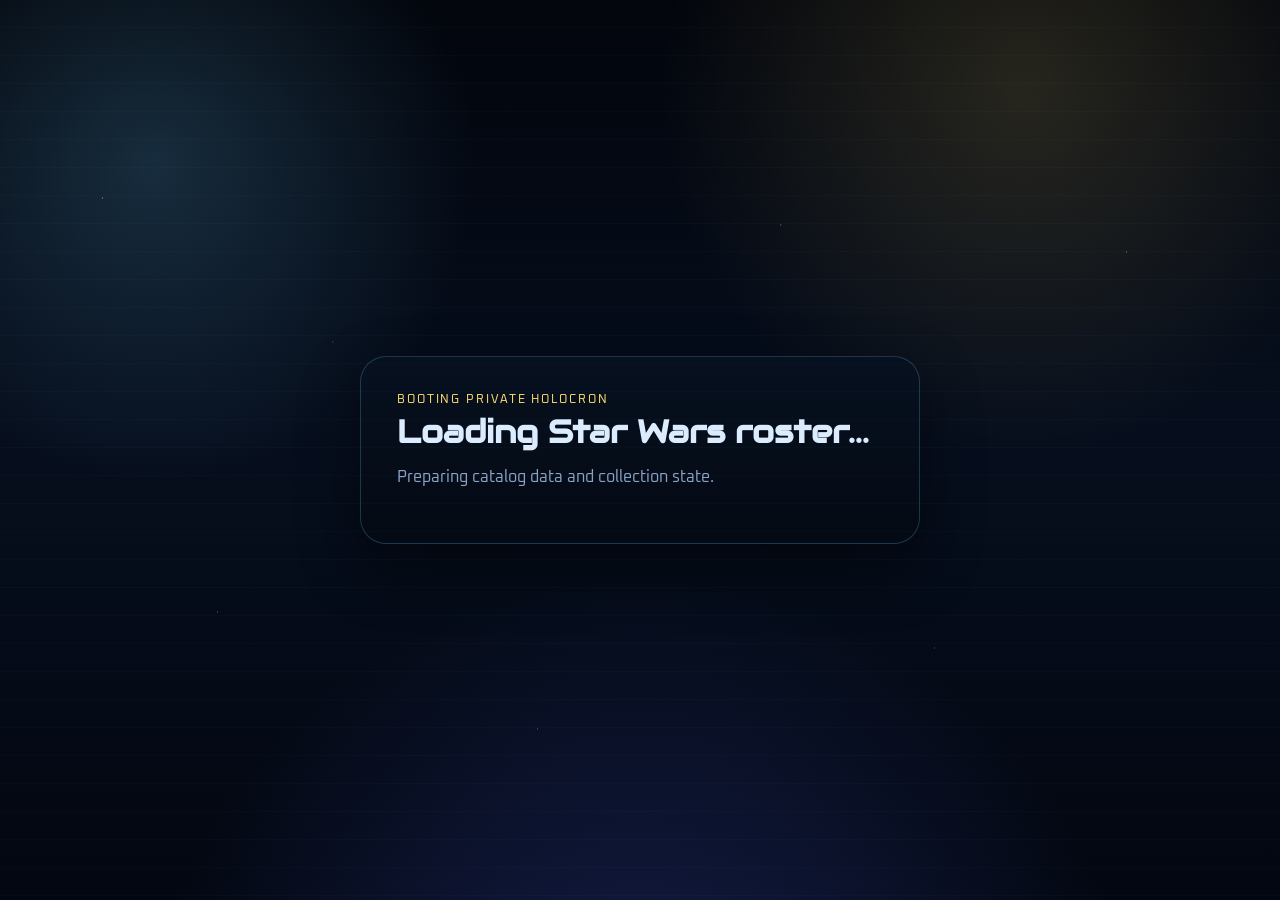
==== commit c06ad0f2: "Rebuild site as Firebase-backed minifigure tracker" ====
--- a/index.html
+++ b/index.html
@@ -1,1148 +1,27 @@
 <!DOCTYPE html>
 <html lang="en">
 <head>
-<meta charset="UTF-8">
-<meta name="viewport" content="width=device-width, initial-scale=1.0">
-<title>LEGO Star Wars · Minifigure Tracker v8</title>
-<link href="https://fonts.googleapis.com/css2?family=Orbitron:wght@700;900&family=Inter:wght@400;500;600;700&display=swap" rel="stylesheet">
-<style>
-/* === RESET & BASE === */
-*, *::before, *::after { box-sizing: border-box; margin: 0; padding: 0; }
+  <meta charset="UTF-8">
+  <meta http-equiv="refresh" content="0; url=./site/">
+  <meta name="viewport" content="width=device-width, initial-scale=1.0">
+  <title>Redirecting to Star Wars Minifigure Holocron</title>
+  <style>
+    body {
+      margin: 0;
+      min-height: 100vh;
+      display: grid;
+      place-items: center;
+      font-family: system-ui, sans-serif;
+      background: #060b14;
+      color: #d9e9ff;
+    }
 
-html { font-size: 16px; }
-
-body {
-  background: #07080f;
-  color: #e0e2f0;
-  font-family: 'Inter', system-ui, sans-serif;
-  font-size: 16px;
-  line-height: 1.4;
-  min-height: 100dvh;
-  overflow-x: hidden;
-}
-
-:root {
-  --gold: #ffe81f;
-  --green: #3ddb7a;
-  --red: #ff4444;
-  --blue: #4a9eff;
-  --surface: #0d0f1c;
-  --surface2: #141728;
-  --border: #1e2340;
-  --text: #e0e2f0;
-  --muted: #6872a0;
-}
-
-/* Starfield */
-body::before {
-  content: '';
-  position: fixed; inset: 0; z-index: 0; pointer-events: none;
-  background-image:
-    radial-gradient(1px 1px at 10% 20%, #fff3, transparent),
-    radial-gradient(1px 1px at 30% 65%, #fff2, transparent),
-    radial-gradient(1px 1px at 50% 35%, #fff2, transparent),
-    radial-gradient(1px 1px at 70% 80%, #fff3, transparent),
-    radial-gradient(1px 1px at 85% 50%, #fff2, transparent),
-    radial-gradient(1px 1px at 95% 15%, #fff2, transparent),
-    radial-gradient(1.5px 1.5px at 60% 45%, #ffe81f15, transparent);
-}
-
-#app {
-  position: relative; z-index: 1;
-  max-width: 640px; margin: 0 auto;
-  min-height: 100dvh; display: flex; flex-direction: column;
-}
-
-/* === AUTH SCREEN === */
-#auth-screen {
-  flex: 1; display: flex; flex-direction: column;
-  align-items: center; justify-content: center;
-  padding: 40px 24px; text-align: center; gap: 28px;
-}
-.auth-logo { font-size: 72px; filter: drop-shadow(0 0 24px #ff000066); }
-.auth-title {
-  font-family: 'Orbitron', sans-serif;
-  font-size: 28px; font-weight: 900;
-  color: var(--gold); letter-spacing: 3px;
-  text-shadow: 0 0 24px #ffe81f66;
-}
-.auth-sub { font-size: 13px; color: #a0a8cc; letter-spacing: 3px; margin-top: 6px; text-transform: uppercase; }
-.auth-features { display: flex; flex-direction: column; gap: 12px; }
-.auth-feature { display: flex; align-items: center; gap: 14px; font-size: 16px; color: #c8d0f0; }
-.auth-feature-icon { font-size: 22px; width: 32px; text-align: center; }
-
-#google-signin-btn {
-  display: flex; align-items: center; gap: 14px;
-  background: #fff; color: #3c4043;
-  border: none; border-radius: 10px;
-  padding: 14px 28px; font-size: 17px; font-weight: 600;
-  cursor: pointer; transition: all .2s;
-  box-shadow: 0 4px 16px #00000055;
-  font-family: 'Inter', sans-serif;
-}
-#google-signin-btn:hover { background: #f0f0f0; transform: translateY(-2px); box-shadow: 0 6px 24px #00000066; }
-.google-logo { width: 22px; height: 22px; flex-shrink: 0; }
-.auth-note { font-size: 13px; color: #7880a8; max-width: 320px; line-height: 1.7; }
-
-/* === LOADING SCREEN === */
-#loading-screen {
-  flex: 1; display: none; flex-direction: column;
-  align-items: center; justify-content: center; gap: 20px;
-}
-.spinner {
-  width: 48px; height: 48px;
-  border: 4px solid var(--border);
-  border-top-color: var(--gold);
-  border-radius: 50%; animation: spin .8s linear infinite;
-}
-@keyframes spin { to { transform: rotate(360deg); } }
-.loading-text { font-family: 'Orbitron', sans-serif; font-size: 14px; color: #a0a8d0; letter-spacing: 2px; }
-.loading-progress { font-size: 15px; color: #90a0c8; margin-top: 4px; text-align: center; padding: 0 24px; }
-
-/* === MAIN APP === */
-#main-app { display: none; flex-direction: column; flex: 1; }
-
-/* === HEADER === */
-header {
-  background: linear-gradient(180deg, #0d0f1c 0%, #07080f 100%);
-  border-bottom: 1px solid #ff000020;
-  padding: 14px 16px 0;
-  position: sticky; top: 0; z-index: 100;
-  backdrop-filter: blur(16px);
-}
-.header-top { display: flex; align-items: center; gap: 10px; margin-bottom: 12px; }
-
-.logo-icon {
-  width: 42px; height: 42px; border-radius: 50%;
-  background: radial-gradient(circle at 35% 35%, #ff444450, #ff000020);
-  border: 1px solid #ff000040;
-  display: flex; align-items: center; justify-content: center;
-  font-size: 22px; flex-shrink: 0;
-  box-shadow: 0 0 16px #ff000030;
-}
-.logo-text { flex: 1; min-width: 0; }
-.logo-title {
-  font-family: 'Orbitron', sans-serif;
-  font-size: 15px; font-weight: 900;
-  color: var(--gold); letter-spacing: 2px;
-  text-shadow: 0 0 12px #ffe81f50;
-}
-.logo-sub { font-size: 11px; color: #8090b8; letter-spacing: 2px; margin-top: 2px; }
-
-.header-right { display: flex; align-items: center; gap: 10px; flex-shrink: 0; }
-.stats { display: flex; gap: 14px; }
-.stat { display: flex; flex-direction: column; align-items: center; }
-.stat-val { font-family: 'Orbitron', sans-serif; font-size: 16px; font-weight: 700; line-height: 1; }
-.stat-lbl { font-size: 10px; color: #8090b8; letter-spacing: 1px; margin-top: 2px; text-transform: uppercase; }
-
-.user-area { display: flex; align-items: center; gap: 8px; }
-.user-avatar { width: 34px; height: 34px; border-radius: 50%; border: 2px solid var(--border); object-fit: cover; }
-.user-avatar-fallback { width: 34px; height: 34px; border-radius: 50%; background: var(--surface2); border: 2px solid var(--border); display: flex; align-items: center; justify-content: center; font-size: 16px; }
-#sync-icon { font-size: 16px; }
-.signout-btn {
-  background: none; border: 1px solid #3a4060;
-  border-radius: 6px; color: #9098c0;
-  padding: 6px 12px; font-size: 13px;
-  cursor: pointer; font-family: 'Inter', sans-serif;
-  transition: all .2s; white-space: nowrap;
-}
-.signout-btn:hover { border-color: var(--red); color: var(--red); }
-
-/* === TABS === */
-.tabs { display: flex; border-top: 1px solid var(--border); }
-.tab {
-  flex: 1; padding: 12px 6px 10px;
-  background: none; border: none; cursor: pointer;
-  color: #8090b8;
-  font-family: 'Inter', sans-serif;
-  font-size: 14px; font-weight: 700;
-  letter-spacing: 0.5px;
-  border-bottom: 3px solid transparent;
-  transition: all .2s;
-  display: flex; align-items: center; justify-content: center; gap: 6px;
-}
-.tab.active { color: var(--gold); border-bottom-color: var(--gold); }
-.tab-count {
-  background: #ffffff12; border-radius: 10px;
-  padding: 2px 8px; font-size: 12px; font-weight: 600;
-}
-.tab.active .tab-count { background: #ffe81f25; color: var(--gold); }
-
-/* === SYNC BAR === */
-#sync-bar {
-  display: none; align-items: center; justify-content: center;
-  gap: 8px; padding: 7px;
-  background: var(--surface2); border-bottom: 1px solid var(--border);
-  font-size: 13px; color: #9098c0;
-}
-#sync-bar.visible { display: flex; }
-#sync-bar.saving { color: #ffe81fcc; }
-#sync-bar.saved  { color: #3ddb7acc; }
-#sync-bar.error  { color: #ff4444cc; }
-.sync-dot { width: 6px; height: 6px; border-radius: 50%; background: currentColor; }
-.sync-dot.pulse { animation: pulse 1s ease-in-out infinite; }
-@keyframes pulse { 0%,100% { opacity: 1; } 50% { opacity: .3; } }
-
-/* === TOOLBAR === */
-.toolbar {
-  display: flex; gap: 10px;
-  padding: 14px 14px 6px;
-  background: #07080f;
-  position: sticky; top: 130px; z-index: 90;
-}
-.search-wrap { flex: 1; position: relative; }
-.search-wrap input {
-  width: 100%;
-  padding: 12px 14px 12px 42px;
-  background: var(--surface);
-  border: 1px solid var(--border);
-  border-radius: 10px;
-  color: var(--text);
-  font-family: 'Inter', sans-serif;
-  font-size: 16px;
-  outline: none;
-  transition: border-color .2s;
-}
-.search-wrap input:focus { border-color: #ffe81f40; }
-.search-wrap input::placeholder { color: #7080a8; }
-.search-icon {
-  position: absolute; left: 13px; top: 50%;
-  transform: translateY(-50%);
-  font-size: 16px; color: #7080a8; pointer-events: none;
-}
-.filter-btn {
-  padding: 12px 16px;
-  background: var(--surface);
-  border: 1px solid #2a3060;
-  border-radius: 10px;
-  color: #a0a8d0;
-  cursor: pointer;
-  font-family: 'Inter', sans-serif;
-  font-size: 15px; font-weight: 600;
-  white-space: nowrap; transition: all .2s;
-}
-.filter-btn.active { background: var(--surface2); border-color: #ffe81f40; color: var(--gold); }
-
-/* === CATEGORY CHIPS === */
-.cat-strip {
-  display: flex; gap: 8px;
-  overflow-x: auto; padding: 8px 14px 10px;
-  scrollbar-width: none;
-}
-.cat-strip::-webkit-scrollbar { display: none; }
-.cat-chip {
-  padding: 7px 16px; border-radius: 20px;
-  border: 1px solid #2a3060;
-  background: var(--surface);
-  color: #a0a8d0;
-  font-family: 'Inter', sans-serif;
-  font-size: 13px; font-weight: 600;
-  cursor: pointer; white-space: nowrap;
-  transition: all .2s; flex-shrink: 0;
-}
-.cat-chip.active { background: var(--surface2); color: var(--gold); border-color: #ffe81f40; }
-
-/* === SECTION LABEL === */
-.section-label {
-  font-size: 12px; letter-spacing: 1.5px;
-  color: #8090b8; text-transform: uppercase;
-  padding: 4px 16px 8px;
-}
-
-/* === FIGURE GRID === */
-.figure-grid {
-  display: grid;
-  grid-template-columns: repeat(3, 1fr);
-  gap: 10px; padding: 0 12px 24px;
-}
-
-.figure-card {
-  background: var(--surface);
-  border: 1px solid var(--border);
-  border-radius: 12px;
-  padding: 12px 8px 10px;
-  display: flex; flex-direction: column; align-items: center;
-  position: relative; overflow: hidden;
-  transition: transform .15s;
-}
-.figure-card:active { transform: scale(.96); }
-.figure-card::before {
-  content: ''; position: absolute; top: 0; left: 0; right: 0;
-  height: 3px; background: var(--cat-color, #444);
-}
-
-.fig-img-wrap {
-  width: 80px; height: 80px;
-  display: flex; align-items: center; justify-content: center;
-  margin-bottom: 8px;
-}
-.fig-img { width: 80px; height: 80px; object-fit: contain; }
-.fig-fallback {
-  width: 64px; height: 64px; border-radius: 50%;
-  display: flex; align-items: center; justify-content: center;
-  font-family: 'Orbitron', sans-serif;
-  font-size: 18px; font-weight: 900;
-  border: 2px solid var(--cat-color, #444);
-  background: color-mix(in srgb, var(--cat-color, #444) 15%, transparent);
-  color: var(--cat-color, #888);
-}
-
-.fig-name {
-  font-size: 12px; text-align: center;
-  color: #d8daf0; font-weight: 600;
-  line-height: 1.35; min-height: 32px;
-  display: -webkit-box;
-  -webkit-line-clamp: 2; -webkit-box-orient: vertical;
-  overflow: hidden; margin-bottom: 5px;
-}
-.fig-code-link {
-  display: flex; align-items: center; gap: 4px;
-  margin-bottom: 8px; text-decoration: none;
-}
-.fig-code {
-  font-family: 'Orbitron', sans-serif;
-  font-size: 10px; color: #8090b8; letter-spacing: .5px;
-}
-.fig-actions { display: flex; gap: 6px; width: 100%; }
-.fig-btn {
-  flex: 1; padding: 8px 4px;
-  border-radius: 8px; border: 1px solid;
-  cursor: pointer; font-weight: 700;
-  font-size: 15px;
-  font-family: 'Inter', sans-serif;
-  transition: opacity .15s;
-}
-.fig-btn-wish { background: #14143a; border-color: #2a2a5a; color: var(--gold); }
-.fig-btn-wish:hover { background: #1a1a50; }
-.fig-btn-own  { background: #0a1a10; border-color: #1a3a20; color: var(--green); }
-.fig-btn-own:hover  { background: #102018; }
-.fig-btn-full {
-  width: 100%; padding: 8px;
-  border-radius: 8px; border: 1px solid #1a3a20;
-  background: #0a1a10; color: var(--green);
-  cursor: pointer; font-weight: 700;
-  font-size: 13px; font-family: 'Inter', sans-serif;
-}
-
-/* === PROGRESS === */
-.progress-wrap { padding: 0 16px 10px; }
-.progress-bg { height: 4px; background: var(--border); border-radius: 2px; }
-.progress-fill { height: 4px; background: var(--green); border-radius: 2px; transition: width .4s; }
-
-/* === WISHLIST === */
-.wishlist-list { display: flex; flex-direction: column; gap: 8px; padding: 0 12px 24px; }
-
-.wish-row {
-  display: flex; align-items: center; gap: 10px;
-  background: var(--surface);
-  border: 1px solid var(--border);
-  border-left: 3px solid var(--cat-color, #444);
-  border-radius: 10px; padding: 10px 10px 10px 12px;
-}
-.wish-rank {
-  width: 32px; height: 32px; border-radius: 50%;
-  display: flex; align-items: center; justify-content: center;
-  font-family: 'Orbitron', sans-serif;
-  font-size: 13px; font-weight: 900; flex-shrink: 0; border: 1px solid;
-}
-.wish-img { width: 52px; height: 52px; object-fit: contain; flex-shrink: 0; }
-.wish-fallback {
-  width: 52px; height: 52px; border-radius: 50%; flex-shrink: 0;
-  display: flex; align-items: center; justify-content: center;
-  font-family: 'Orbitron', sans-serif; font-size: 14px; font-weight: 900;
-  border: 2px solid var(--cat-color, #444);
-  background: color-mix(in srgb, var(--cat-color, #444) 15%, transparent);
-  color: var(--cat-color, #888);
-}
-.wish-info { flex: 1; min-width: 0; }
-.wish-name { font-size: 15px; font-weight: 700; color: var(--text); white-space: nowrap; overflow: hidden; text-overflow: ellipsis; }
-.wish-meta { display: flex; gap: 6px; align-items: center; margin-top: 3px; flex-wrap: wrap; }
-.wish-code { font-family: 'Orbitron', sans-serif; font-size: 10px; color: #8090b8; }
-.wish-cat  { font-size: 12px; color: #7080a8; }
-.wish-bl   { font-size: 13px; color: var(--blue); text-decoration: none; margin-top: 3px; display: block; }
-.wish-bl:hover { text-decoration: underline; }
-
-.wish-controls { display: flex; align-items: center; gap: 5px; flex-shrink: 0; }
-.wc-btn {
-  width: 36px; height: 36px; border-radius: 8px; border: 1px solid;
-  display: flex; align-items: center; justify-content: center;
-  cursor: pointer; font-size: 16px; font-weight: 700;
-  transition: opacity .15s; background: none;
-}
-.wc-own    { border-color: #1a3a20; background: #0a1a10; color: var(--green); }
-.wc-remove { border-color: #3a1010; background: #1a0808; color: var(--red); }
-.wc-arrows { display: flex; flex-direction: column; gap: 3px; }
-.wc-arrow {
-  width: 34px; height: 16px; border-radius: 4px;
-  background: var(--surface2); border: 1px solid #2a3060;
-  display: flex; align-items: center; justify-content: center;
-  cursor: pointer; font-size: 9px; color: #8090b8;
-  transition: all .15s;
-}
-.wc-arrow:hover:not([disabled]) { color: #d0d8f8; background: var(--border); }
-.wc-arrow[disabled] { opacity: .2; cursor: default; }
-
-/* === EMPTY STATES === */
-.empty { text-align: center; padding: 60px 20px; color: #8090b8; }
-.empty-icon { font-size: 48px; margin-bottom: 16px; }
-.empty-text { font-size: 16px; line-height: 1.8; color: #9098c0; }
-
-/* === CATEGORY MODAL === */
-.modal-backdrop {
-  position: fixed; inset: 0; background: #000000aa;
-  z-index: 200; display: none; align-items: flex-end;
-}
-.modal-backdrop.open { display: flex; }
-.modal-sheet {
-  width: 100%; max-width: 640px; margin: 0 auto;
-  background: #111424;
-  border-top-left-radius: 20px; border-top-right-radius: 20px;
-  padding: 24px; max-height: 70dvh; overflow-y: auto;
-  border-top: 1px solid var(--border);
-  animation: slideUp .25s ease;
-}
-@keyframes slideUp { from { transform: translateY(100%); } to { transform: translateY(0); } }
-.modal-title {
-  font-family: 'Orbitron', sans-serif;
-  font-size: 14px; color: var(--gold);
-  letter-spacing: 2px; margin-bottom: 16px; text-transform: uppercase;
-}
-.cat-option {
-  display: flex; align-items: center; gap: 14px;
-  padding: 13px 12px; border-radius: 8px;
-  cursor: pointer; transition: background .15s;
-}
-.cat-option:hover, .cat-option.active { background: var(--surface2); }
-.cat-option.active .cat-label { color: var(--gold); font-weight: 700; }
-.cat-dot { width: 10px; height: 10px; border-radius: 50%; flex-shrink: 0; }
-.cat-label { font-size: 16px; color: #d0d4f0; font-weight: 500; }
-
-/* === TOAST === */
-#toast {
-  position: fixed; bottom: 28px; left: 50%;
-  transform: translateX(-50%) translateY(80px);
-  background: var(--surface2); border: 1px solid var(--border);
-  padding: 12px 22px; border-radius: 24px;
-  font-size: 15px; color: var(--text);
-  transition: transform .3s; z-index: 300;
-  pointer-events: none; white-space: nowrap;
-}
-#toast.show { transform: translateX(-50%) translateY(0); }
-
-/* === SKELETONS === */
-.skeleton-grid { display: grid; grid-template-columns: repeat(3,1fr); gap: 10px; padding: 0 12px 24px; }
-.skeleton-card { background: var(--surface); border: 1px solid var(--border); border-radius: 12px; padding: 12px 8px; display: flex; flex-direction: column; align-items: center; gap: 8px; }
-.skel { background: var(--surface2); border-radius: 6px; animation: shimmer 1.5s infinite; }
-@keyframes shimmer { 0%,100% { opacity: .4; } 50% { opacity: .8; } }
-</style>
+    a {
+      color: #ffd86b;
+    }
+  </style>
 </head>
 <body>
-<div id="app">
-
-<!-- ── AUTH ── -->
-<div id="auth-screen">
-  <div class="auth-logo">⚔️</div>
-  <div>
-    <div class="auth-title">LEGO STAR WARS</div>
-    <div class="auth-sub">Minifigure Tracker</div>
-  </div>
-  <div class="auth-features">
-    <div class="auth-feature"><span class="auth-feature-icon">📦</span> Track your full collection</div>
-    <div class="auth-feature"><span class="auth-feature-icon">⭐</span> Ranked wishlist</div>
-    <div class="auth-feature"><span class="auth-feature-icon">🔗</span> 1,300+ figures from Rebrickable</div>
-    <div class="auth-feature"><span class="auth-feature-icon">☁️</span> Syncs across all your devices</div>
-  </div>
-  <button id="google-signin-btn" onclick="handleSignIn()">
-    <svg class="google-logo" viewBox="0 0 48 48">
-      <path fill="#EA4335" d="M24 9.5c3.54 0 6.71 1.22 9.21 3.6l6.85-6.85C35.9 2.38 30.47 0 24 0 14.62 0 6.51 5.38 2.56 13.22l7.98 6.19C12.43 13.72 17.74 9.5 24 9.5z"/>
-      <path fill="#4285F4" d="M46.98 24.55c0-1.57-.15-3.09-.38-4.55H24v9.02h12.94c-.58 2.96-2.26 5.48-4.78 7.18l7.73 6c4.51-4.18 7.09-10.36 7.09-17.65z"/>
-      <path fill="#FBBC05" d="M10.53 28.59c-.48-1.45-.76-2.99-.76-4.59s.27-3.14.76-4.59l-7.98-6.19C.92 16.46 0 20.12 0 24c0 3.88.92 7.54 2.56 10.78l7.97-6.19z"/>
-      <path fill="#34A853" d="M24 48c6.48 0 11.93-2.13 15.89-5.81l-7.73-6c-2.18 1.48-4.97 2.34-8.16 2.34-6.26 0-11.57-4.22-13.47-9.91l-7.98 6.19C6.51 42.62 14.62 48 24 48z"/>
-    </svg>
-    Continue with Google
-  </button>
-  <div class="auth-note">Your data is stored privately in your own Google Drive. Only this app can access it.</div>
-</div>
-
-<!-- ── LOADING ── -->
-<div id="loading-screen">
-  <div class="spinner"></div>
-  <div class="loading-text" id="loading-text">SIGNING IN…</div>
-  <div class="loading-progress" id="loading-progress"></div>
-</div>
-
-<!-- ── MAIN APP ── -->
-<div id="main-app">
-  <header>
-    <div class="header-top">
-      <div class="logo-icon">⚔️</div>
-      <div class="logo-text">
-        <div class="logo-title">LEGO STAR WARS</div>
-        <div class="logo-sub">MINIFIGURE TRACKER</div>
-      </div>
-      <div class="header-right">
-        <div class="stats">
-          <div class="stat"><span class="stat-val" id="stat-owned" style="color:#3ddb7a">0</span><span class="stat-lbl">Owned</span></div>
-          <div class="stat"><span class="stat-val" id="stat-wish"  style="color:#ffe81f">0</span><span class="stat-lbl">Wish</span></div>
-        </div>
-        <div class="user-area">
-          <span id="sync-icon">☁️</span>
-          <img id="user-avatar" class="user-avatar" src="" alt="" style="display:none" onerror="this.style.display='none';document.getElementById('uaf').style.display='flex'">
-          <div id="uaf" class="user-avatar-fallback" style="display:none">👤</div>
-          <button class="signout-btn" onclick="handleSignOut()">Sign out</button>
-        </div>
-      </div>
-    </div>
-    <div class="tabs">
-      <button class="tab active" data-tab="discover"   onclick="switchTab('discover')">🔍 Discover <span class="tab-count" id="tc-discover">0</span></button>
-      <button class="tab"        data-tab="collection" onclick="switchTab('collection')">📦 Collection <span class="tab-count" id="tc-collection">0</span></button>
-      <button class="tab"        data-tab="wishlist"   onclick="switchTab('wishlist')">⭐ Wishlist <span class="tab-count" id="tc-wishlist">0</span></button>
-    </div>
-  </header>
-
-  <div id="sync-bar"><div class="sync-dot pulse"></div><span id="sync-msg">Syncing…</span></div>
-
-  <div id="main-content" style="flex:1; overflow-y:auto;">
-    <div class="toolbar" id="toolbar">
-      <div class="search-wrap">
-        <span class="search-icon">🔍</span>
-        <input type="search" id="search-input" placeholder="Search by name or code…" autocomplete="off">
-      </div>
-      <button class="filter-btn" id="filter-btn" onclick="openFilter()">☰ Era</button>
-    </div>
-    <div class="cat-strip" id="cat-strip"></div>
-    <div class="section-label" id="section-label"></div>
-    <div id="content"></div>
-  </div>
-</div>
-</div>
-
-<!-- Category filter modal -->
-<div class="modal-backdrop" id="modal" onclick="if(event.target===this)closeFilter()">
-  <div class="modal-sheet">
-    <div class="modal-title">Filter by Show / Movie</div>
-    <div id="cat-list"></div>
-  </div>
-</div>
-
-<div id="toast"></div>
-
-<script>
-'use strict';
-
-const GOOGLE_CLIENT_ID    = '1077117676417-9eb51tcdg19qfh13d98a1vtq7o68r8k3.apps.googleusercontent.com';
-const REBRICKABLE_API_KEY = '24aa9f228735a840980c9e275fa597bc';
-
-// ── BrickLink helpers ──────────────────────
-const blImg  = c => `https://img.bricklink.com/ItemImage/MN/0/${c}.png`;
-const blPage = c => `https://www.bricklink.com/v2/catalog/catalogitem.page?M=${c}`;
-const initials = n => n.split(' ').slice(0,2).map(w=>w[0]||'').join('').toUpperCase();
-const RANK_COLORS = ['#ffd700','#c0c0c0','#cd7f32'];
-
-const SHOW_COLORS = {
-  "Episode I – The Phantom Menace":      "#3b82f6",
-  "Episode II – Attack of the Clones":   "#60a5fa",
-  "Episode III – Revenge of the Sith":   "#818cf8",
-  "The Clone Wars":                       "#ef4444",
-  "Episode IV – A New Hope":             "#f59e0b",
-  "Episode V – The Empire Strikes Back": "#fbbf24",
-  "Episode VI – Return of the Jedi":     "#fcd34d",
-  "Rebels":                              "#f97316",
-  "Rogue One":                           "#6b7280",
-  "Solo":                                "#d97706",
-  "Episode VII – The Force Awakens":     "#8b5cf6",
-  "Episode VIII – The Last Jedi":        "#a78bfa",
-  "Episode IX – The Rise of Skywalker":  "#c4b5fd",
-  "The Mandalorian":                     "#10b981",
-  "The Book of Boba Fett":               "#dc2626",
-  "Obi-Wan Kenobi":                      "#06b6d4",
-  "Andor":                               "#64748b",
-  "Ahsoka":                              "#7c3aed",
-  "The Acolyte":                         "#ec4899",
-  "Other / Expanded Universe":           "#4a4f70",
-};
-
-function guessCategory(name) {
-  const n = name.toLowerCase();
-  if (/qui.gon|jar jar|watto|nute gunray|boss nass|sebulba|tarpals|valorum|naboo.*pilot|phantom menace/.test(n)) return "Episode I – The Phantom Menace";
-  if (/jango fett|zam wesell|dexter jettster|clone.*ep.?ii|padm[eé].*arena|count dooku|attack of the clones/.test(n)) return "Episode II – Attack of the Clones";
-  if (/commander cody|general grievous|mustafar|revenge of the sith|clone.*ep.?iii/.test(n)) return "Episode III – Revenge of the Sith";
-  if (/ahsoka tano|captain rex|cad bane|asajj ventress|savage opress|hondo|pre vizsla|bo.katan.*tcw|aurra sing|arc trooper|wolffe|commander fox|clone wars/.test(n)) return "The Clone Wars";
-  if (/ezra bridger|kanan jarrus|hera syndulla|sabine wren|garazeb|chopper|agent kallus|grand inquisitor|thrawn|rebels/.test(n)) return "Rebels";
-  if (/jyn erso|cassian andor|k-2so|chirrut|baze malbus|krennic|bodhi rook|saw gerrera|death trooper|shoretrooper|rogue one/.test(n)) return "Rogue One";
-  if (/qi.ra|tobias beckett|rio durant|l3-37|enfys nest|dryden vos|han.*young|lando.*young|solo.*film/.test(n)) return "Solo";
-  if (/episode iv|a new hope|biggs|wedge antilles|hammerhead|greedo|grand moff tarkin|admiral ackbar|jawa|tusken raider|ugnaught|lobot/.test(n)) return "Episode IV – A New Hope";
-  if (/hoth|snowtrooper|at-at driver|empire strikes back|episode v/.test(n)) return "Episode V – The Empire Strikes Back";
-  if (/endor|ewok|wicket|gamorrean|boushh|return of the jedi|episode vi/.test(n)) return "Episode VI – Return of the Jedi";
-  if (/finn|poe dameron|bb-8|captain phasma|kylo ren|maz kanata|force awakens|episode vii/.test(n)) return "Episode VII – The Force Awakens";
-  if (/rose tico|holdo|last jedi|episode viii/.test(n)) return "Episode VIII – The Last Jedi";
-  if (/zorii bliss|jannah|sith trooper|rise of skywalker|episode ix/.test(n)) return "Episode IX – The Rise of Skywalker";
-  if (/mandalorian|din djarin|grogu|cara dune|greef karga|moff gideon|the armorer|paz vizsla|dark trooper|koska reeves/.test(n)) return "The Mandalorian";
-  if (/black krrsantan|boba fett.*series|book of boba/.test(n)) return "The Book of Boba Fett";
-  if (/reva|third sister|fifth brother|tala durith|obi.wan.*series|kenobi.*series/.test(n)) return "Obi-Wan Kenobi";
-  if (/dedra meero|luthen rael|syril karn|andor.*series/.test(n)) return "Andor";
-  if (/baylan skoll|shin hati|morgan elsbeth|huyang|ahsoka.*series/.test(n)) return "Ahsoka";
-  if (/the acolyte|mae |osha /.test(n)) return "The Acolyte";
-  // Broad fallbacks for iconic characters that span eras
-  if (/darth vader|luke skywalker|han solo|princess leia|obi.wan|chewbacca|c-3po|r2-d2|lando calrissian|stormtrooper|tie.*pilot|boba fett|imperial|rebel|death star|at-st|scout trooper|royal guard/.test(n)) return "Episode IV – A New Hope";
-  if (/darth maul|anakin|padm[eé]|battle droid|clone trooper|mace windu|yoda|ki-adi|plo koon|kit fisto|aayla|shaak ti|destroyer droid/.test(n)) return "Episode I – The Phantom Menace";
-  return "Other / Expanded Universe";
-}
-
-// ══════════════════════════════════════════
-// STATE
-// ══════════════════════════════════════════
-let FIGURES       = [];
-let figuresLoaded = false;
-let collection    = new Set();
-let wishlist      = [];
-let wishSet       = new Set(); // O(1) wishlist lookup during render
-let activeTab     = 'discover';
-let activeCat     = 'All';
-let accessToken   = null;
-let driveFileId   = null;
-let saveTimer     = null;
-let gapiReady     = false;
-let gisReady      = false;
-let tokenClient   = null;
-
-// Infinite scroll
-let visibleCount   = 30;
-const PAGE_SIZE    = 30;
-let currentFigs    = [];
-let scrollObserver = null;
-
-// Storage keys — stable, no version suffix so they survive upgrades
-const CACHE_KEY = 'sw_minifigs_cache';
-const CACHE_TS  = 'sw_minifigs_cache_ts';
-const CACHE_AGE = 30 * 24 * 60 * 60 * 1000; // 30 days
-const TOKEN_KEY = 'sw_tracker_gtoken';
-
-// ── Token persistence ──────────────────────
-function saveToken(t)     { try { localStorage.setItem(TOKEN_KEY, t); } catch(e) {} }
-function loadSavedToken() { try { return localStorage.getItem(TOKEN_KEY); } catch(e) { return null; } }
-function clearSavedToken(){ try { localStorage.removeItem(TOKEN_KEY); } catch(e) {} }
-
-// ── Wishlist set sync ──────────────────────
-function syncWishSet() { wishSet = new Set(wishlist); }
-
-// ══════════════════════════════════════════
-// REBRICKABLE — CSV download (best approach)
-// Rebrickable's own docs say to use CSV for bulk data.
-// One HTTP request, no pagination, no rate limits.
-// We filter to sw#### codes client-side.
-// ══════════════════════════════════════════
-async function loadFigures() {
-  // Check cache
-  try {
-    const ts = localStorage.getItem(CACHE_TS);
-    if (ts && Date.now() - Number(ts) < CACHE_AGE) {
-      const raw = localStorage.getItem(CACHE_KEY);
-      if (raw) {
-        const parsed = JSON.parse(raw);
-        if (parsed.length > 0) {
-          FIGURES = parsed; figuresLoaded = true;
-          progress(`${FIGURES.length} figures loaded from cache ✓`);
-          return;
-        }
-      }
-    }
-  } catch(e) {}
-
-  // Fetch from Rebrickable CSV — single request, no rate limits
-  progress('Downloading Star Wars minifig list…');
-  let res;
-  try {
-    res = await fetch('https://cdn.rebrickable.com/media/downloads/minifigs.csv.gz', {
-      headers: { 'Accept-Encoding': 'gzip' }
-    });
-  } catch(e) {
-    // CDN might not allow cross-origin; fall back to the API
-    return loadFiguresFromAPI();
-  }
-
-  if (!res.ok) return loadFiguresFromAPI();
-
-  // Try to parse the CSV (may fail if gzip can't be decoded in browser)
-  try {
-    const text = await res.text();
-    const lines = text.trim().split('\n');
-    // CSV format: fig_num,name,num_parts,img_url,rebrickable_url
-    const seen = new Set(), all = [];
-    for (let i = 1; i < lines.length; i++) { // skip header
-      const parts = lines[i].split(',');
-      if (parts.length < 2) continue;
-      const set_num = parts[0].replace(/"/g,'').trim();
-      if (!/^sw\d/i.test(set_num)) continue;
-      const code = set_num.toLowerCase().replace(/-\d+$/, '');
-      if (seen.has(code)) continue;
-      seen.add(code);
-      const name    = parts[1].replace(/"/g,'').trim();
-      const img_url = parts.length > 3 ? parts[3].replace(/"/g,'').trim() : null;
-      all.push({ code, name, cat: guessCategory(name), img: img_url || null });
-    }
-    if (all.length > 0) {
-      FIGURES = all; figuresLoaded = true;
-      progress(`${FIGURES.length} Star Wars figures loaded ✓`);
-      cacheResults();
-      return;
-    }
-  } catch(e) {}
-
-  // Fall back to API if CSV parsing failed
-  return loadFiguresFromAPI();
-}
-
-// ── API fallback: paginated, page_size=1000 ─
-async function loadFiguresFromAPI() {
-  progress('Fetching from Rebrickable API…');
-  const delay = ms => new Promise(r => setTimeout(r, ms));
-  let url = `https://rebrickable.com/api/v3/lego/minifigs/?page_size=1000&ordering=set_num`;
-  const seen = new Set(), all = [];
-  let page = 1;
-
-  while (url) {
-    progress(`Loading page ${page}… (${all.length} SW figures so far)`);
-    let res;
-    for (let attempt = 1; attempt <= 3; attempt++) {
-      res = await fetch(url, { headers: { Authorization: `key ${REBRICKABLE_API_KEY}` } });
-      if (res.status === 429) { progress(`Rate limited — waiting ${attempt * 2}s…`); await delay(attempt * 2000); }
-      else break;
-    }
-    if (res.status === 401) throw new Error('Invalid Rebrickable API key');
-    if (res.status === 429) throw new Error('Rate limited. Please wait a minute and reload.');
-    if (!res.ok)            throw new Error(`Rebrickable error: HTTP ${res.status}`);
-
-    const data = await res.json();
-    for (const fig of (data.results || [])) {
-      if (!/^sw\d/i.test(fig.set_num)) continue;
-      const code = fig.set_num.toLowerCase().replace(/-\d+$/, '');
-      if (seen.has(code)) continue;
-      seen.add(code);
-      all.push({ code, name: fig.name, cat: guessCategory(fig.name), img: fig.set_img_url || null });
-    }
-    url = data.next || null;
-    page++;
-    if (url) await delay(300);
-  }
-
-  if (all.length === 0) throw new Error('No Star Wars figures found — check your Rebrickable API key');
-  FIGURES = all; figuresLoaded = true;
-  progress(`${FIGURES.length} Star Wars figures loaded ✓`);
-  cacheResults();
-}
-
-function cacheResults() {
-  try {
-    localStorage.setItem(CACHE_KEY, JSON.stringify(FIGURES));
-    localStorage.setItem(CACHE_TS,  String(Date.now()));
-  } catch(e) {}
-}
-
-function progress(msg) { const el = document.getElementById('loading-progress'); if (el) el.textContent = msg; }
-
-// ══════════════════════════════════════════
-// GOOGLE / DRIVE
-// ══════════════════════════════════════════
-const GDRIVE_SCOPE = 'https://www.googleapis.com/auth/drive.appdata';
-const GDRIVE_DISC  = 'https://www.googleapis.com/discovery/v1/apis/drive/v3/rest';
-const GDRIVE_FILE  = 'sw-lego-tracker.json';
-
-function maybeAutoSignIn() {
-  if (!gapiReady || !gisReady) return;
-  const saved = loadSavedToken();
-  if (saved) {
-    accessToken = saved;
-    gapi.client.setToken({ access_token: saved });
-    showLoading('LOADING YOUR DATA…');
-    Promise.all([loadFromDrive(), loadFigures()])
-      .then(async () => { await fetchUserAvatar(); showApp(); })
-      .catch(err => {
-        // Token may have been revoked — clear it and try a silent refresh
-        console.warn('Auto sign-in failed:', err);
-        clearSavedToken();
-        // Try silent token refresh before falling back to auth screen
-        tokenClient.requestAccessToken({ prompt: '' });
-      });
-  } else {
-    // No saved token — try silent refresh (works if user has consented before)
-    tokenClient.requestAccessToken({ prompt: '' });
-  }
-}
-
-function handleSignIn() {
-  showLoading('SIGNING IN…');
-  if (!gapiReady || !gisReady) { setTimeout(handleSignIn, 400); return; }
-  tokenClient.requestAccessToken({ prompt: 'consent' });
-}
-
-function handleSignOut() {
-  clearSavedToken();
-  if (accessToken) google.accounts.oauth2.revoke(accessToken, ()=>{});
-  accessToken = null; driveFileId = null;
-  collection = new Set(); wishlist = []; wishSet = new Set();
-  showAuth();
-}
-
-async function fetchUserAvatar() {
-  try {
-    const r = await fetch('https://www.googleapis.com/oauth2/v3/userinfo', { headers: { Authorization: `Bearer ${accessToken}` } });
-    const u = await r.json();
-    if (u.picture) {
-      const av = document.getElementById('user-avatar');
-      av.src = u.picture; av.style.display = 'block';
-    }
-  } catch(e) {}
-}
-
-async function loadFromDrive() {
-  const list = await gapi.client.drive.files.list({
-    spaces: 'appDataFolder', fields: 'files(id)', q: `name='${GDRIVE_FILE}'`
-  });
-  if (list.result.files.length > 0) {
-    driveFileId = list.result.files[0].id;
-    const res  = await gapi.client.drive.files.get({ fileId: driveFileId, alt: 'media' });
-    const data = typeof res.result === 'string' ? JSON.parse(res.result) : res.result;
-    collection = new Set(data.collection || []);
-    wishlist   = data.wishlist || [];
-    syncWishSet();
-  }
-}
-
-function scheduleSave() {
-  setSyncStatus('saving'); clearTimeout(saveTimer);
-  saveTimer = setTimeout(saveToDrive, 1500);
-}
-
-async function saveToDrive() {
-  const body = JSON.stringify({ collection: [...collection], wishlist });
-  try {
-    if (driveFileId) {
-      await fetch(`https://www.googleapis.com/upload/drive/v3/files/${driveFileId}?uploadType=media`,
-        { method: 'PATCH', headers: { Authorization: `Bearer ${accessToken}`, 'Content-Type': 'application/json' }, body });
-    } else {
-      const meta = await gapi.client.drive.files.create({
-        resource: { name: GDRIVE_FILE, parents: ['appDataFolder'] }, fields: 'id'
-      });
-      driveFileId = meta.result.id;
-      await fetch(`https://www.googleapis.com/upload/drive/v3/files/${driveFileId}?uploadType=media`,
-        { method: 'PATCH', headers: { Authorization: `Bearer ${accessToken}`, 'Content-Type': 'application/json' }, body });
-    }
-    setSyncStatus('saved'); setTimeout(() => setSyncStatus('idle'), 3000);
-  } catch(e) { setSyncStatus('error'); }
-}
-
-function setSyncStatus(s) {
-  const bar = document.getElementById('sync-bar'), msg = document.getElementById('sync-msg'),
-        icon = document.getElementById('sync-icon'), dot = bar.querySelector('.sync-dot');
-  bar.className = '';
-  if      (s==='saving') { bar.classList.add('visible','saving'); msg.textContent='Syncing to Google Drive…'; dot.classList.add('pulse'); icon.textContent='🔄'; }
-  else if (s==='saved')  { bar.classList.add('visible','saved');  msg.textContent='Saved ✓'; dot.classList.remove('pulse'); icon.textContent='☁️'; }
-  else if (s==='error')  { bar.classList.add('visible','error');  msg.textContent='Sync failed'; icon.textContent='⚠️'; }
-  else                   { bar.classList.remove('visible'); icon.textContent='☁️'; }
-}
-
-// ══════════════════════════════════════════
-// SCREENS
-// ══════════════════════════════════════════
-function showAuth()     { set('auth-screen','flex'); set('loading-screen','none'); set('main-app','none'); }
-function showLoading(t) { document.getElementById('loading-text').textContent=t; set('loading-screen','flex'); set('auth-screen','none'); set('main-app','none'); }
-function showApp()      { set('main-app','flex'); set('loading-screen','none'); set('auth-screen','none'); buildCatUI(); updateStats(); renderTab('discover'); }
-function set(id,v)      { document.getElementById(id).style.display=v; }
-
-// ══════════════════════════════════════════
-// ACTIONS
-// ══════════════════════════════════════════
-function addToCollection(code) {
-  collection.add(code);
-  wishlist = wishlist.filter(c=>c!==code); syncWishSet();
-  scheduleSave(); renderCurrent(); updateStats();
-  toast('✓ Added to collection');
-}
-function removeFromCollection(code) {
-  collection.delete(code);
-  scheduleSave(); renderCurrent(); updateStats();
-}
-function addToWishlist(code) {
-  if (!wishSet.has(code) && !collection.has(code)) {
-    wishlist.push(code); syncWishSet();
-    scheduleSave(); renderCurrent(); updateStats();
-    toast('⭐ Added to wishlist');
-  }
-}
-function removeFromWishlist(code) {
-  wishlist = wishlist.filter(c=>c!==code); syncWishSet();
-  scheduleSave(); renderCurrent(); updateStats();
-}
-function moveWish(code, dir) {
-  const i = wishlist.indexOf(code); if (i<0) return;
-  const j = i+dir; if (j<0||j>=wishlist.length) return;
-  [wishlist[i],wishlist[j]] = [wishlist[j],wishlist[i]];
-  scheduleSave(); renderTab('wishlist');
-}
-function markOwned(code) {
-  collection.add(code);
-  wishlist = wishlist.filter(c=>c!==code); syncWishSet();
-  scheduleSave(); renderCurrent(); updateStats();
-  toast('✓ Marked as owned!');
-}
-
-// ══════════════════════════════════════════
-// STATS
-// ══════════════════════════════════════════
-function updateStats() {
-  const left = Math.max(0, FIGURES.length - collection.size - wishlist.length);
-  document.getElementById('stat-owned').textContent    = collection.size;
-  document.getElementById('stat-wish').textContent     = wishlist.length;
-  document.getElementById('tc-discover').textContent   = left;
-  document.getElementById('tc-collection').textContent = collection.size;
-  document.getElementById('tc-wishlist').textContent   = wishlist.length;
-}
-
-// ══════════════════════════════════════════
-// CATEGORY UI
-// ══════════════════════════════════════════
-function allCats() {
-  const present = new Set(FIGURES.map(f=>f.cat));
-  return ['All',
-    ...Object.keys(SHOW_COLORS).filter(c=>present.has(c)),
-    ...[...present].filter(c=>!SHOW_COLORS[c]).sort()
-  ];
-}
-
-function buildCatUI() {
-  const cats = allCats();
-  document.getElementById('cat-strip').innerHTML = cats.map(c =>
-    `<div class="cat-chip${activeCat===c?' active':''}" onclick="selectCat(${JSON.stringify(c)})">
-      ${c!=='All'?`<span style="display:inline-block;width:8px;height:8px;border-radius:50%;background:${SHOW_COLORS[c]||'#666'};margin-right:6px;vertical-align:middle"></span>`:''}${c}
-    </div>`).join('');
-  document.getElementById('cat-list').innerHTML = cats.map(c =>
-    `<div class="cat-option${activeCat===c?' active':''}" onclick="selectCat(${JSON.stringify(c)});closeFilter()">
-      <div class="cat-dot" style="background:${c!=='All'?(SHOW_COLORS[c]||'#666'):'transparent'}"></div>
-      <span class="cat-label">${c}</span>
-    </div>`).join('');
-  const btn = document.getElementById('filter-btn');
-  btn.textContent = activeCat==='All' ? '☰ Era' : (activeCat.length>20 ? activeCat.slice(0,18)+'…' : activeCat);
-  btn.classList.toggle('active', activeCat!=='All');
-}
-
-function selectCat(cat) { activeCat=cat; buildCatUI(); renderCurrent(); }
-
-// ══════════════════════════════════════════
-// TABS
-// ══════════════════════════════════════════
-function switchTab(tab) {
-  activeTab = tab;
-  document.querySelectorAll('.tab').forEach(t=>t.classList.toggle('active', t.dataset.tab===tab));
-  const isWish = tab==='wishlist';
-  document.getElementById('toolbar').style.display   = isWish ? 'none' : 'flex';
-  document.getElementById('cat-strip').style.display = isWish ? 'none' : 'flex';
-  renderTab(tab);
-}
-function renderCurrent() { renderTab(activeTab); }
-
-function initSearch() {
-  const input = document.getElementById('search-input');
-  if (!input) return;
-  input.addEventListener('input',  renderCurrent);
-  input.addEventListener('keyup',  renderCurrent);
-  input.addEventListener('search', renderCurrent);
-}
-
-function getQ() {
-  const el = document.getElementById('search-input');
-  return el ? el.value.trim().toLowerCase() : '';
-}
-
-// ══════════════════════════════════════════
-// INFINITE SCROLL
-// ══════════════════════════════════════════
-function setupScrollObserver() {
-  if (scrollObserver) scrollObserver.disconnect();
-  const sentinel = document.getElementById('scroll-sentinel');
-  if (!sentinel) return;
-  scrollObserver = new IntersectionObserver(entries => {
-    if (entries[0].isIntersecting && visibleCount < currentFigs.length) {
-      visibleCount += PAGE_SIZE;
-      appendMoreCards();
-    }
-  }, { rootMargin: '300px' });
-  scrollObserver.observe(sentinel);
-}
-
-function appendMoreCards() {
-  const grid = document.getElementById('fig-grid');
-  if (!grid) return;
-  const mode  = activeTab === 'collection' ? 'collection' : 'browse';
-  const slice = currentFigs.slice(grid.children.length, visibleCount);
-  grid.insertAdjacentHTML('beforeend', slice.map(f=>figCard(f, mode)).join(''));
-}
-
-// ══════════════════════════════════════════
-// RENDER
-// ══════════════════════════════════════════
-function renderTab(tab) {
-  const q   = getQ();
-  const el  = document.getElementById('content');
-  const lbl = document.getElementById('section-label');
-  if (scrollObserver) scrollObserver.disconnect();
-
-  if (!figuresLoaded) {
-    lbl.textContent = 'Loading figures…';
-    el.innerHTML = skeletons(9); return;
-  }
-
-  const matches = f =>
-    (f.name.toLowerCase().includes(q) || f.code.includes(q)) &&
-    (activeCat==='All' || f.cat===activeCat);
-
-  if (tab === 'discover') {
-    // Use wishSet (Set) instead of wishlist.includes() — O(1) vs O(n)
-    currentFigs  = FIGURES.filter(f => !collection.has(f.code) && !wishSet.has(f.code) && matches(f));
-    visibleCount = PAGE_SIZE;
-    lbl.textContent = `${currentFigs.length} figures to discover`;
-    if (!currentFigs.length) {
-      el.innerHTML = `<div class="empty"><div class="empty-icon">🌌</div><div class="empty-text">${q||activeCat!=='All'?'No figures match your search.':'All figures are owned or wishlisted!'}</div></div>`;
-      return;
-    }
-    el.innerHTML = `<div class="figure-grid" id="fig-grid"></div><div id="scroll-sentinel" style="height:1px"></div>`;
-    appendMoreCards(); setupScrollObserver();
-
-  } else if (tab === 'collection') {
-    currentFigs  = FIGURES.filter(f => collection.has(f.code) && matches(f));
-    visibleCount = PAGE_SIZE;
-    const pct    = FIGURES.length ? ((collection.size/FIGURES.length)*100).toFixed(1) : 0;
-    lbl.textContent = `${collection.size} / ${FIGURES.length} owned · ${pct}% complete`;
-    el.innerHTML =
-      `<div class="progress-wrap"><div class="progress-bg"><div class="progress-fill" style="width:${pct}%"></div></div></div>` +
-      (currentFigs.length
-        ? `<div class="figure-grid" id="fig-grid"></div><div id="scroll-sentinel" style="height:1px"></div>`
-        : `<div class="empty"><div class="empty-icon">📦</div><div class="empty-text">${q?'No figures match.':'Add figures from the Discover tab!'}</div></div>`);
-    if (currentFigs.length) { appendMoreCards(); setupScrollObserver(); }
-
-  } else if (tab === 'wishlist') {
-    const figs = wishlist.map(c=>FIGURES.find(f=>f.code===c)).filter(Boolean);
-    lbl.textContent = `${figs.length} figures · ranked by priority`;
-    el.innerHTML = figs.length
-      ? `<div class="wishlist-list">${figs.map((f,i)=>wishRow(f,i,figs.length)).join('')}</div>`
-      : `<div class="empty"><div class="empty-icon">⭐</div><div class="empty-text">Your wishlist is empty.<br>Tap ⭐ on figures in Discover!</div></div>`;
-  }
-}
-
-// ══════════════════════════════════════════
-// CARD TEMPLATES
-// ══════════════════════════════════════════
-function figCard(f, mode) {
-  const color = SHOW_COLORS[f.cat]||'#666';
-  const src   = f.img || blImg(f.code);
-  const sc    = f.code.replace(/'/g,"\\'");
-  const img   = `<img class="fig-img" src="${src}" alt="" loading="lazy"
-    onerror="if(!this.dataset.b){this.dataset.b=1;this.src='${blImg(f.code)}'}else{this.style.display='none';this.nextElementSibling.style.display='flex'}">
-    <div class="fig-fallback" style="display:none;--cat-color:${color}">${initials(f.name)}</div>`;
-  const acts = mode==='browse'
-    ? `<div class="fig-actions">
-        <button class="fig-btn fig-btn-wish" onclick="addToWishlist('${sc}')">⭐</button>
-        <button class="fig-btn fig-btn-own"  onclick="addToCollection('${sc}')">✓</button>
-       </div>`
-    : `<button class="fig-btn-full" onclick="removeFromCollection('${sc}')">✓ Owned</button>`;
-  return `<div class="figure-card" style="--cat-color:${color}">
-    <div class="fig-img-wrap">${img}</div>
-    <div class="fig-name">${f.name}</div>
-    <a class="fig-code-link" href="${blPage(f.code)}" target="_blank" rel="noopener">
-      <span class="fig-code">${f.code.toUpperCase()}</span> 🔗
-    </a>
-    ${acts}
-  </div>`;
-}
-
-function wishRow(f, idx, total) {
-  const color = SHOW_COLORS[f.cat]||'#666';
-  const rank  = idx+1, rc = rank<=3 ? RANK_COLORS[rank-1] : '#5060a0';
-  const src   = f.img || blImg(f.code);
-  const sc    = f.code.replace(/'/g,"\\'");
-  const img   = `<img class="wish-img" src="${src}" alt="" loading="lazy"
-    onerror="if(!this.dataset.b){this.dataset.b=1;this.src='${blImg(f.code)}'}else{this.style.display='none';this.nextElementSibling.style.display='flex'}">
-    <div class="wish-fallback" style="display:none;--cat-color:${color}">${initials(f.name)}</div>`;
-  return `<div class="wish-row" style="--cat-color:${color}">
-    <div class="wish-rank" style="border-color:${rc};background:${rc}20;color:${rc}">${rank}</div>
-    ${img}
-    <div class="wish-info">
-      <div class="wish-name">${f.name}</div>
-      <div class="wish-meta">
-        <span class="wish-code">${f.code.toUpperCase()}</span>
-        <span class="wish-cat"> · ${f.cat}</span>
-      </div>
-      <a class="wish-bl" href="${blPage(f.code)}" target="_blank" rel="noopener">View on BrickLink →</a>
-    </div>
-    <div class="wish-controls">
-      <button class="wc-btn wc-own"    onclick="markOwned('${sc}')"          title="Mark as owned">✓</button>
-      <div class="wc-arrows">
-        <button class="wc-arrow" onclick="moveWish('${sc}',-1)" ${idx===0?'disabled':''}>▲</button>
-        <button class="wc-arrow" onclick="moveWish('${sc}',1)"  ${idx===total-1?'disabled':''}>▼</button>
-      </div>
-      <button class="wc-btn wc-remove" onclick="removeFromWishlist('${sc}')" title="Remove">✕</button>
-    </div>
-  </div>`;
-}
-
-function skeletons(n) {
-  const c = `<div class="skeleton-card"><div class="skel" style="width:80px;height:80px;border-radius:8px"></div><div class="skel" style="width:80%;height:14px"></div><div class="skel" style="width:60%;height:12px"></div><div class="skel" style="width:100%;height:32px;border-radius:8px"></div></div>`;
-  return `<div class="skeleton-grid">${Array(n).fill(c).join('')}</div>`;
-}
-
-// ── Modal & Toast ──────────────────────────
-function openFilter()  { buildCatUI(); document.getElementById('modal').classList.add('open'); }
-function closeFilter() { document.getElementById('modal').classList.remove('open'); }
-let _tt;
-function toast(msg) {
-  const el = document.getElementById('toast');
-  el.textContent = msg; el.classList.add('show');
-  clearTimeout(_tt); _tt = setTimeout(()=>el.classList.remove('show'), 2000);
-}
-
-// ══════════════════════════════════════════
-// BOOTSTRAP
-// ══════════════════════════════════════════
-(function boot() {
-  initSearch();
-
-  const s1 = document.createElement('script');
-  s1.src = 'https://apis.google.com/js/api.js';
-  s1.onload = () => gapi.load('client', async () => {
-    await gapi.client.init({ discoveryDocs: [GDRIVE_DISC] });
-    gapiReady = true;
-    maybeAutoSignIn();
-  });
-  document.head.appendChild(s1);
-
-  const s2 = document.createElement('script');
-  s2.src = 'https://accounts.google.com/gsi/client';
-  s2.onload = () => {
-    tokenClient = google.accounts.oauth2.initTokenClient({
-      client_id: GOOGLE_CLIENT_ID,
-      scope: GDRIVE_SCOPE,
-      callback: async (resp) => {
-        if (resp.error) { showAuth(); return; }
-        accessToken = resp.access_token;
-        saveToken(accessToken);
-        gapi.client.setToken({ access_token: accessToken });
-        showLoading('LOADING YOUR DATA…');
-        try { await Promise.all([loadFromDrive(), loadFigures()]); }
-        catch(e) {
-          document.getElementById('loading-text').textContent     = '⚠️ Error';
-          document.getElementById('loading-progress').textContent = e.message;
-          document.getElementById('loading-progress').style.color = '#ff6060';
-          return;
-        }
-        await fetchUserAvatar();
-        showApp();
-      }
-    });
-    gisReady = true;
-    maybeAutoSignIn();
-  };
-  document.head.appendChild(s2);
-})();
-</script>
+  <p>Redirecting to <a href="./site/">the rebuilt app</a>...</p>
 </body>
 </html>
